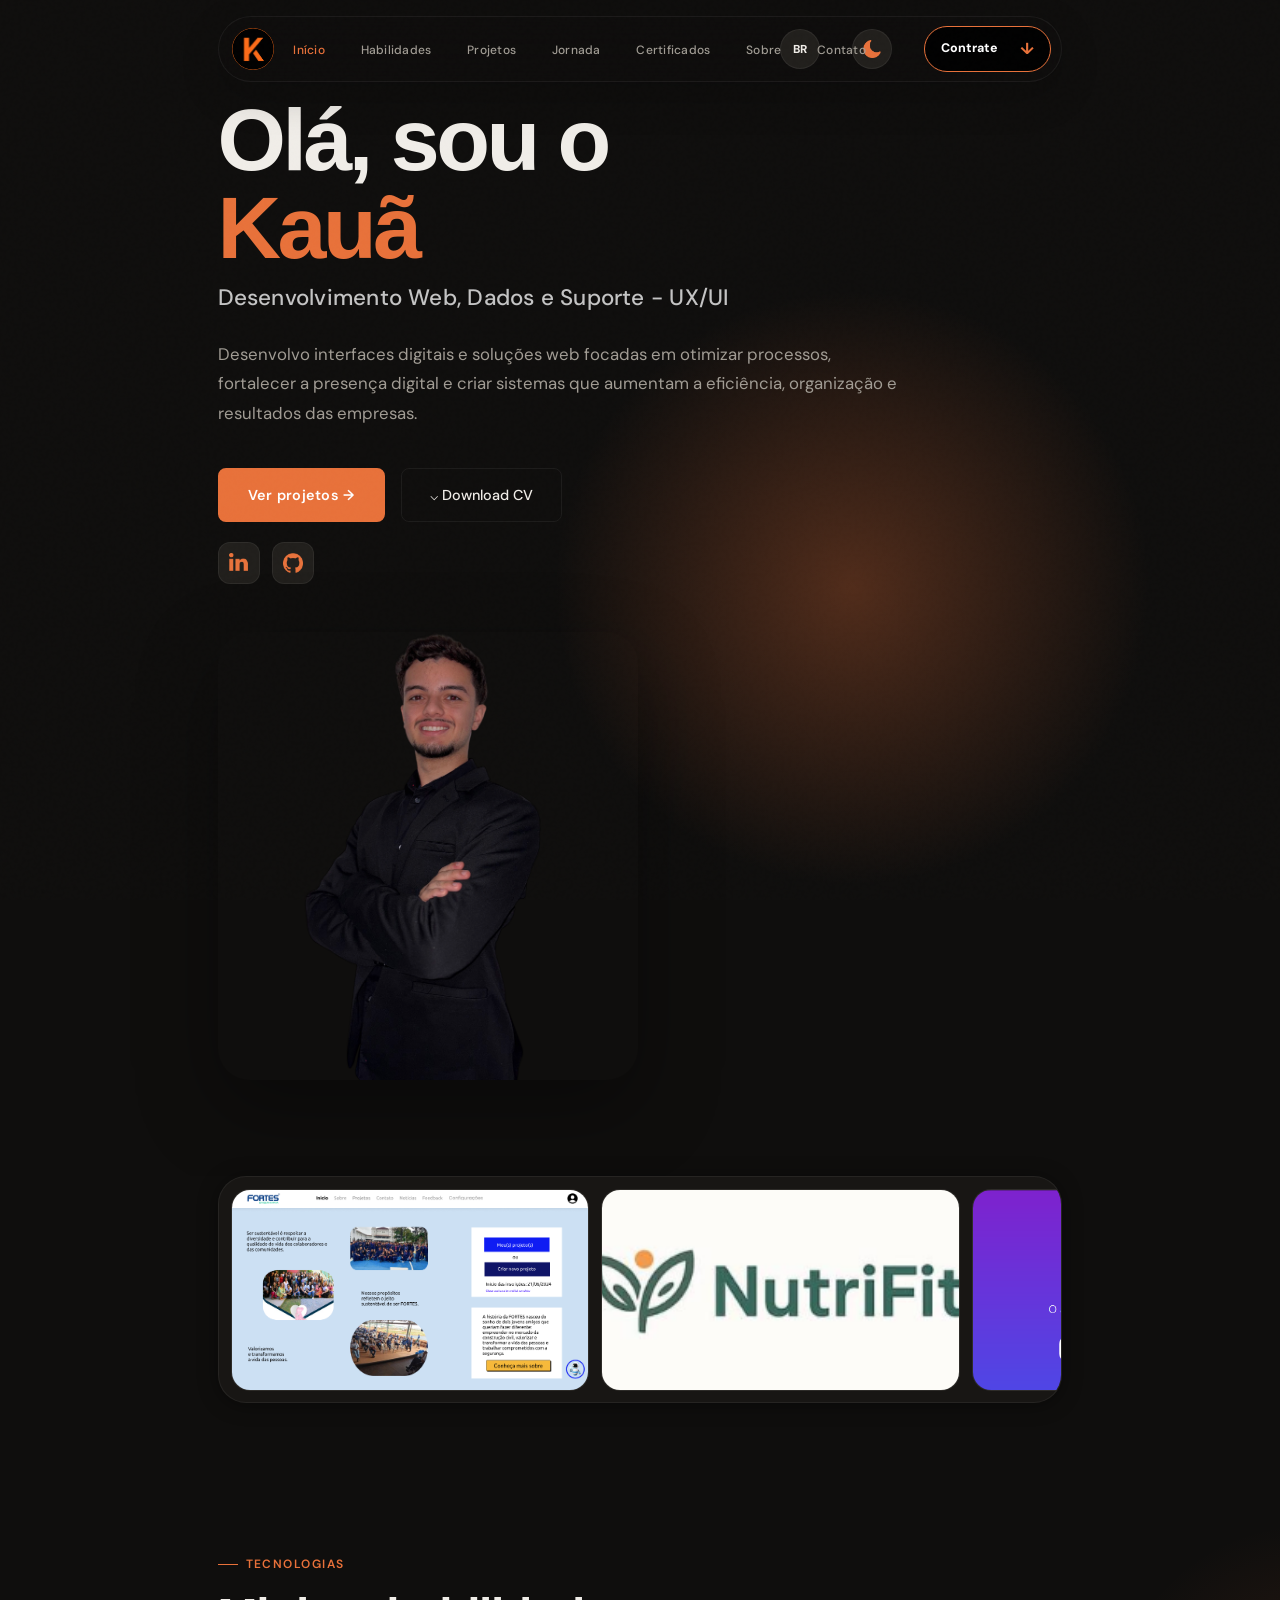
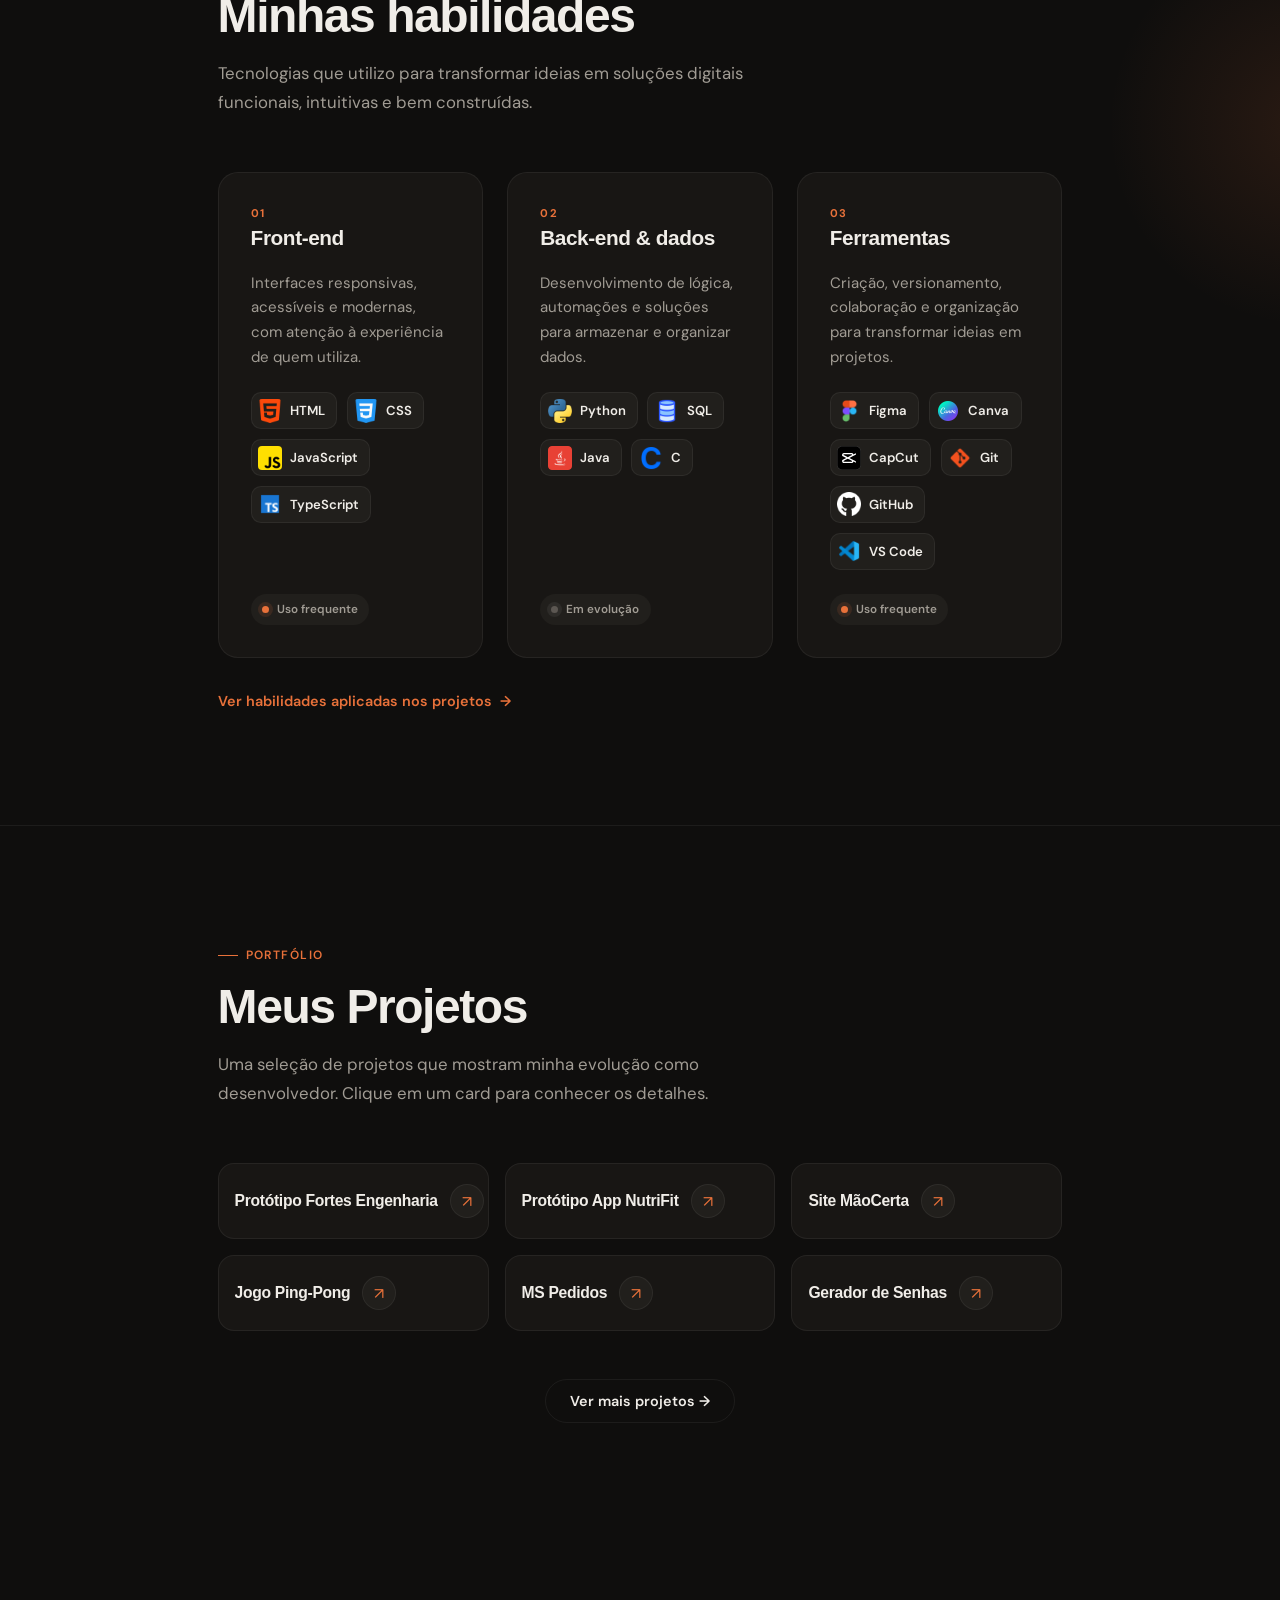
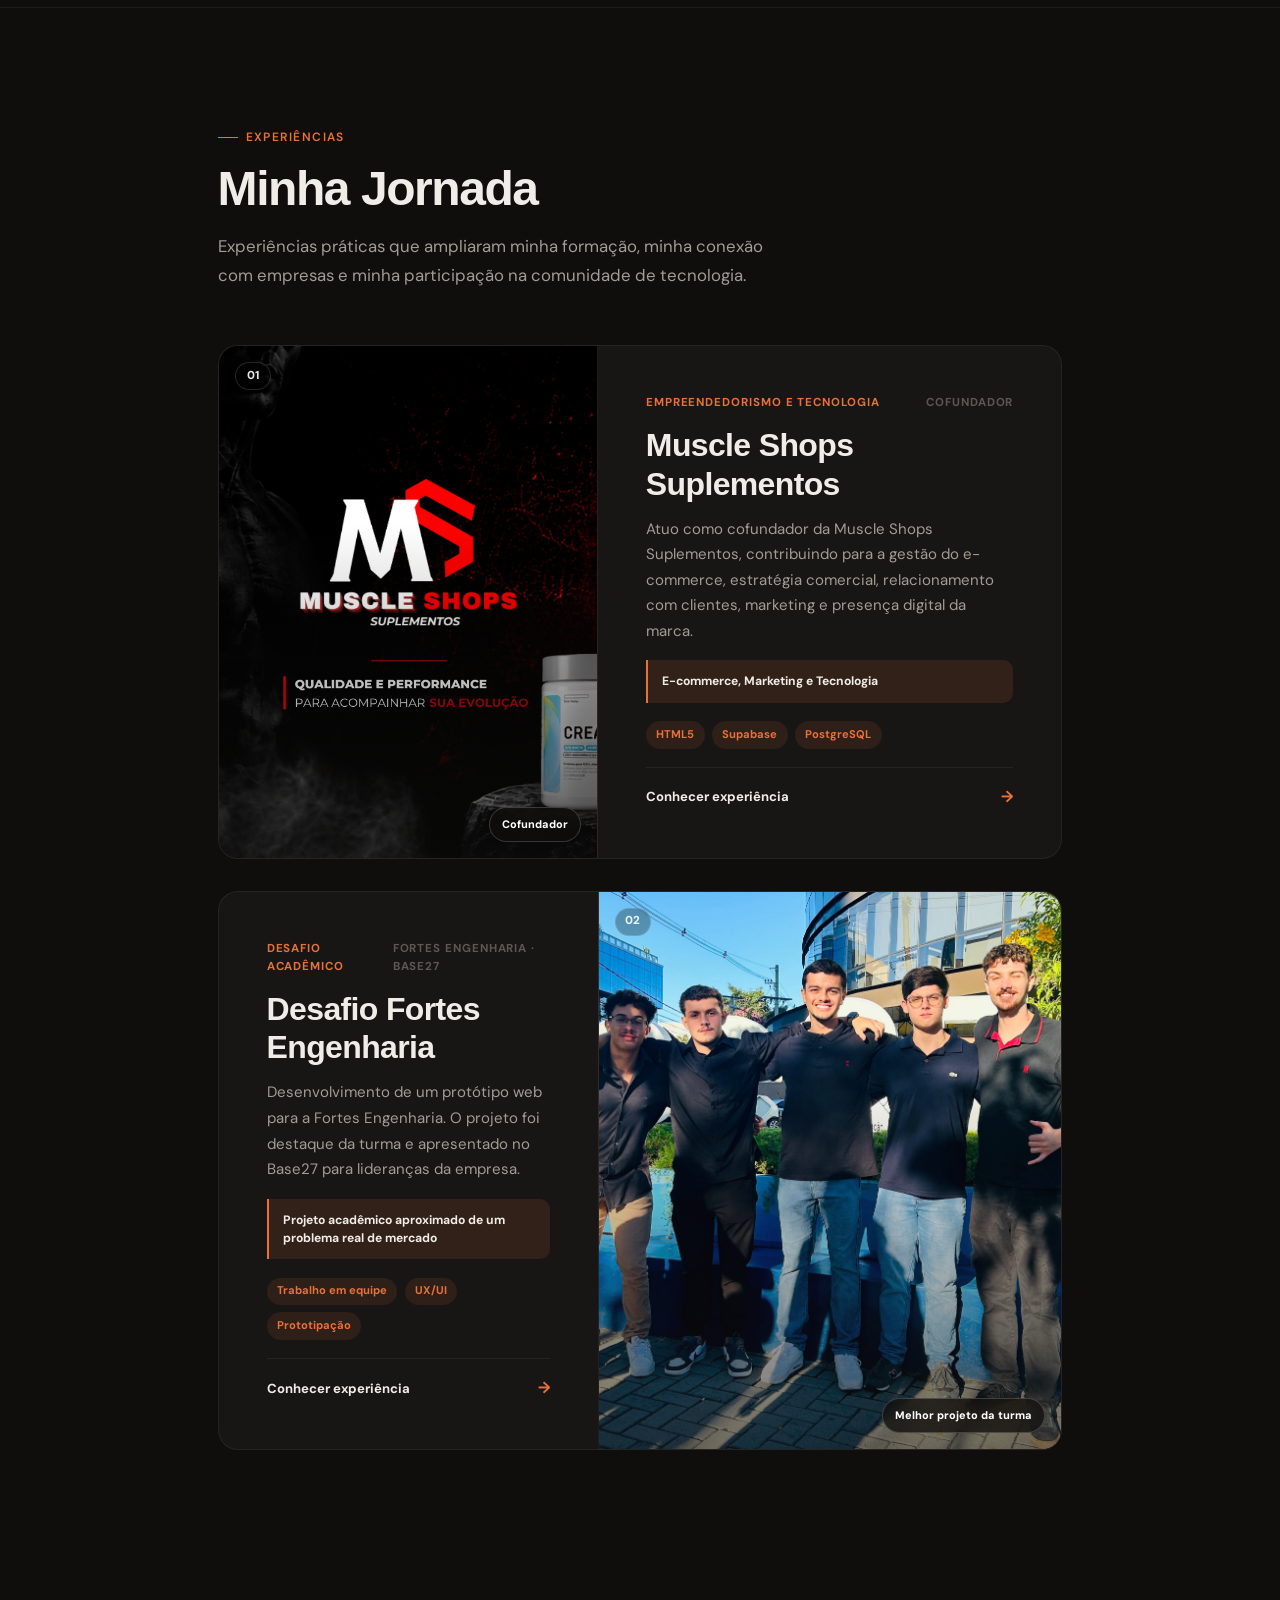
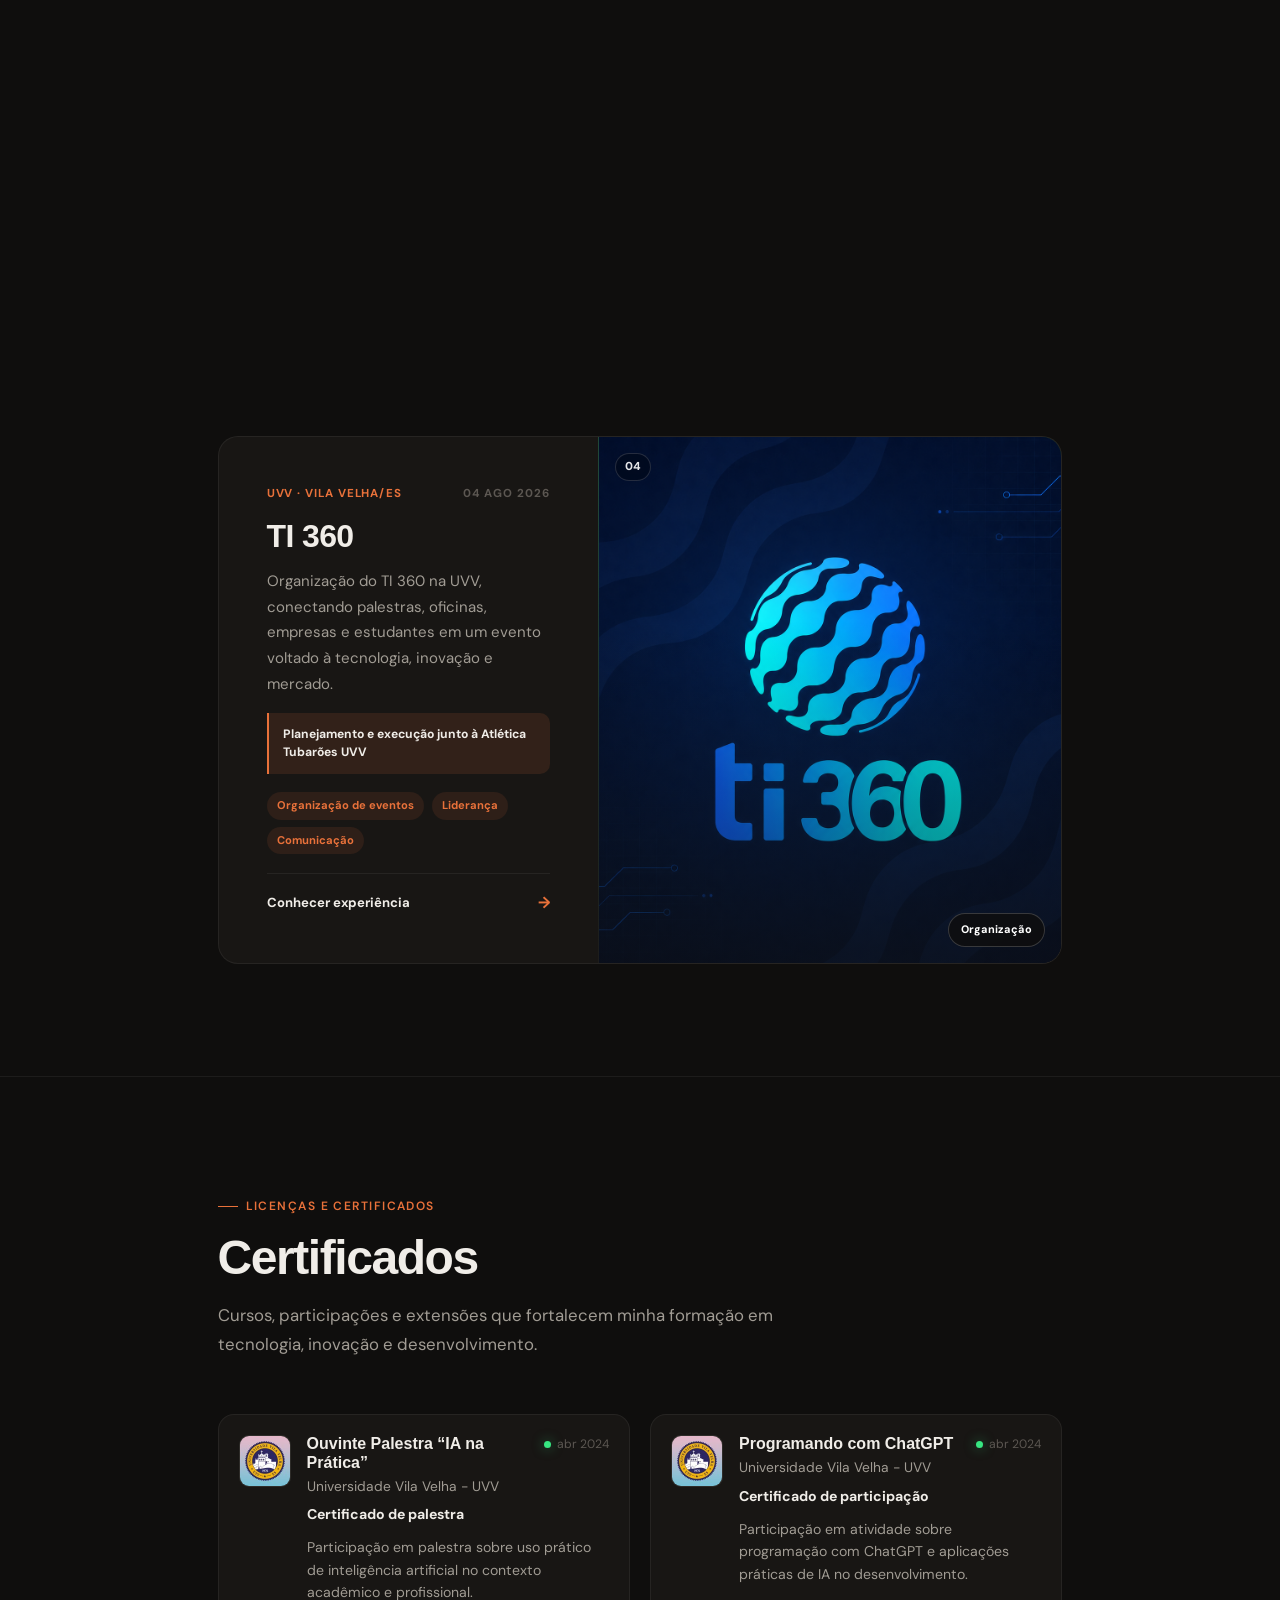
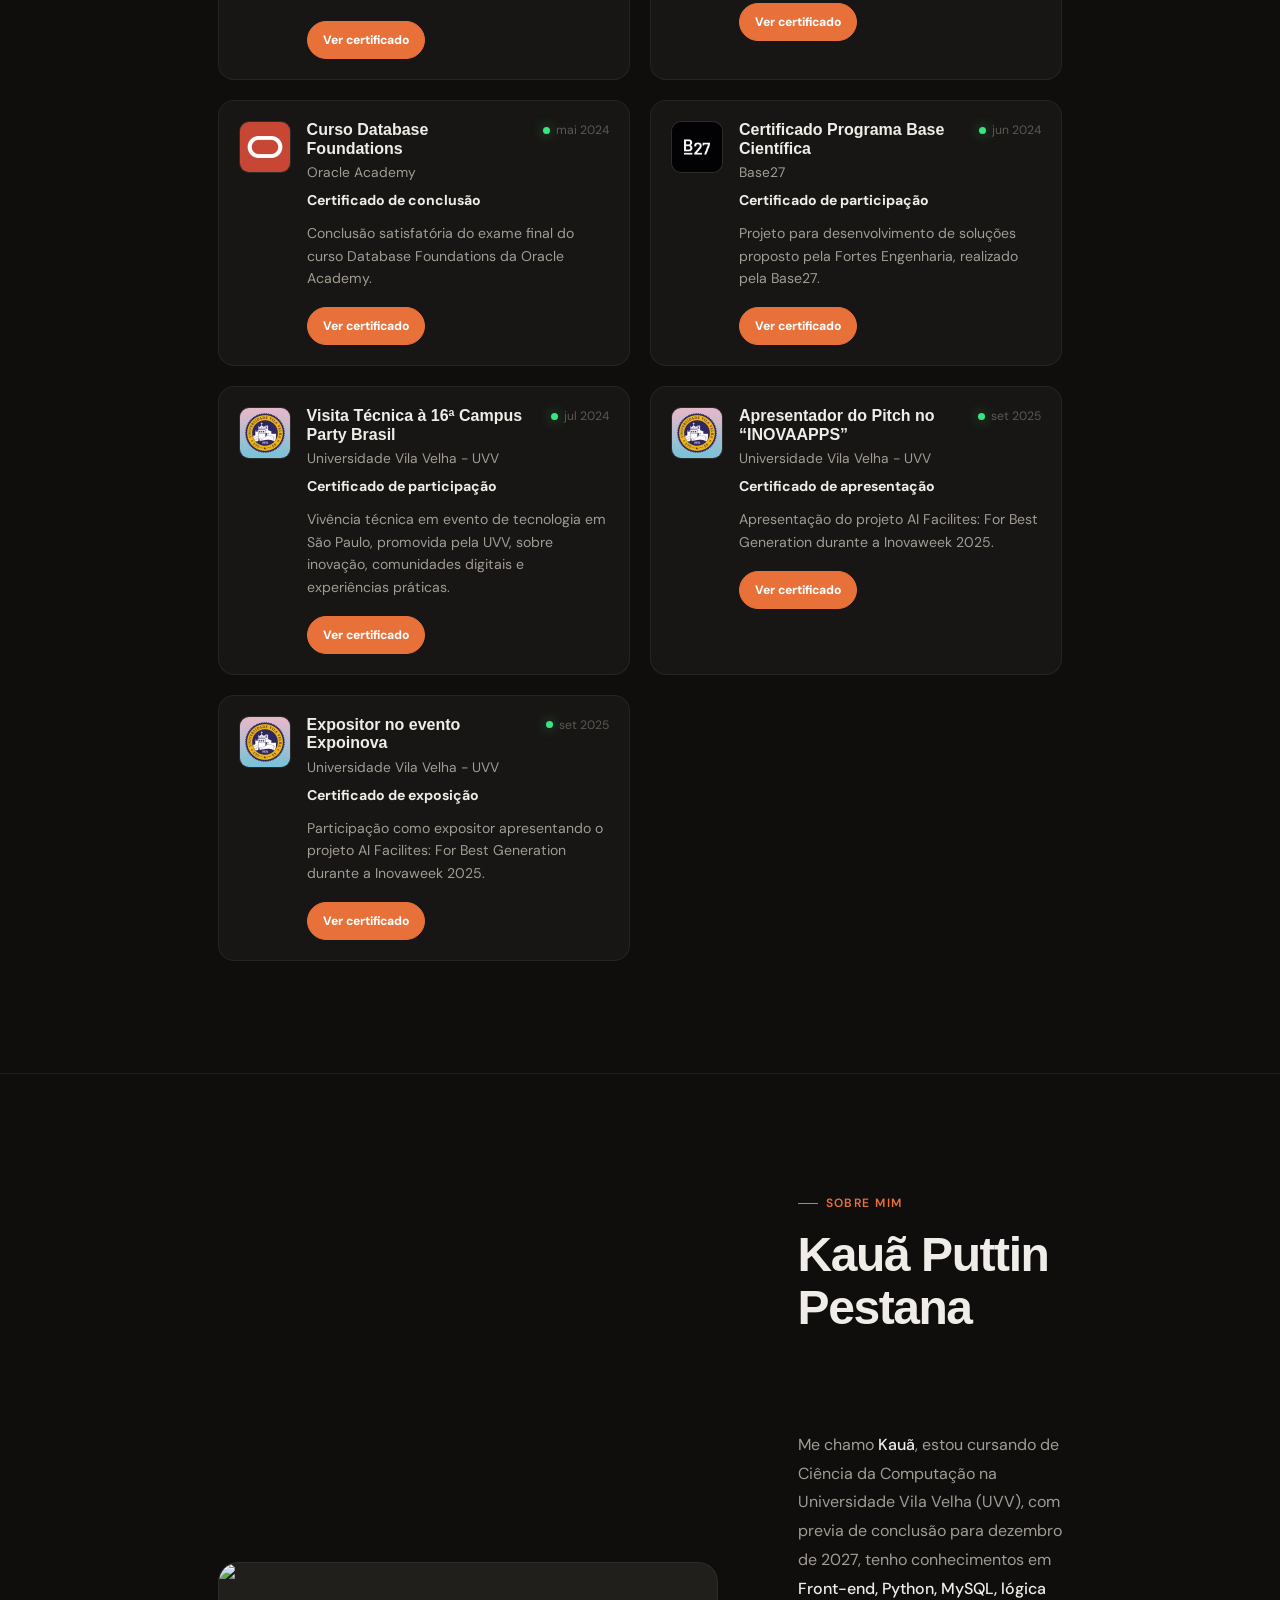
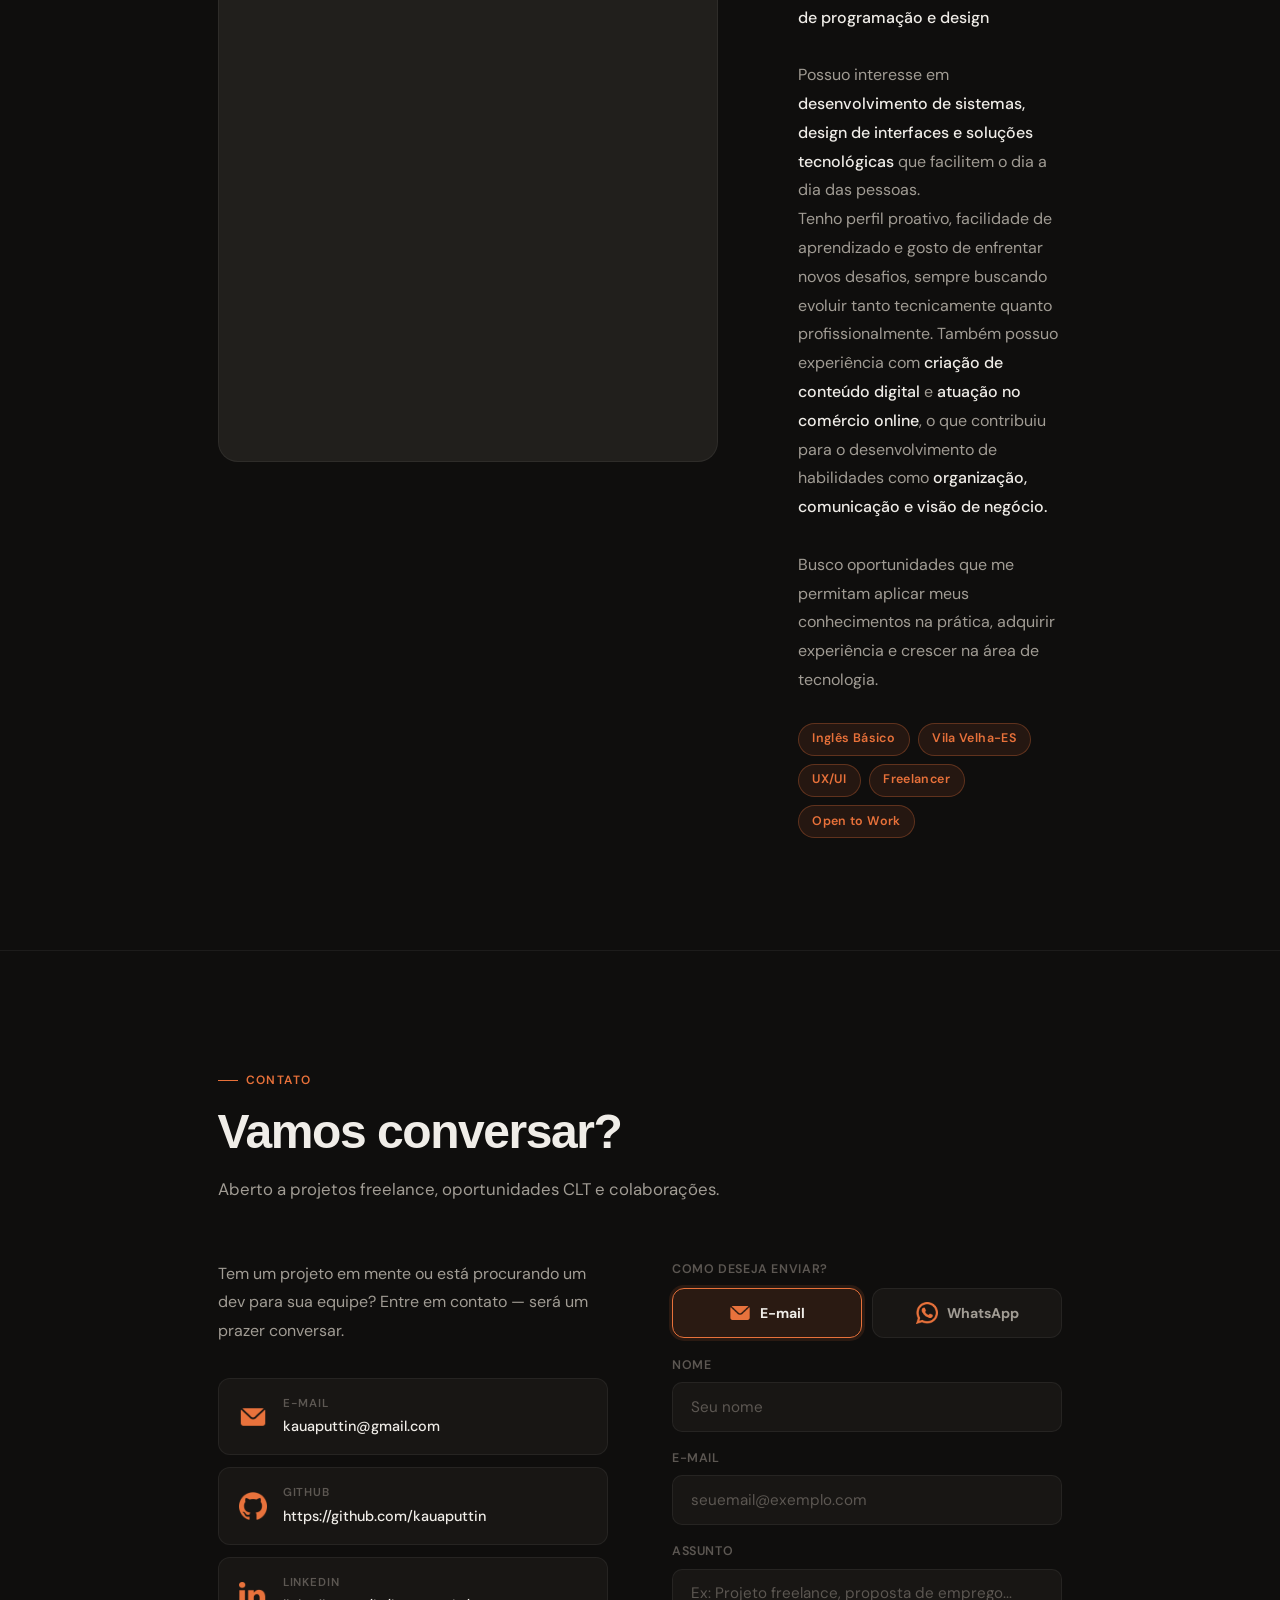
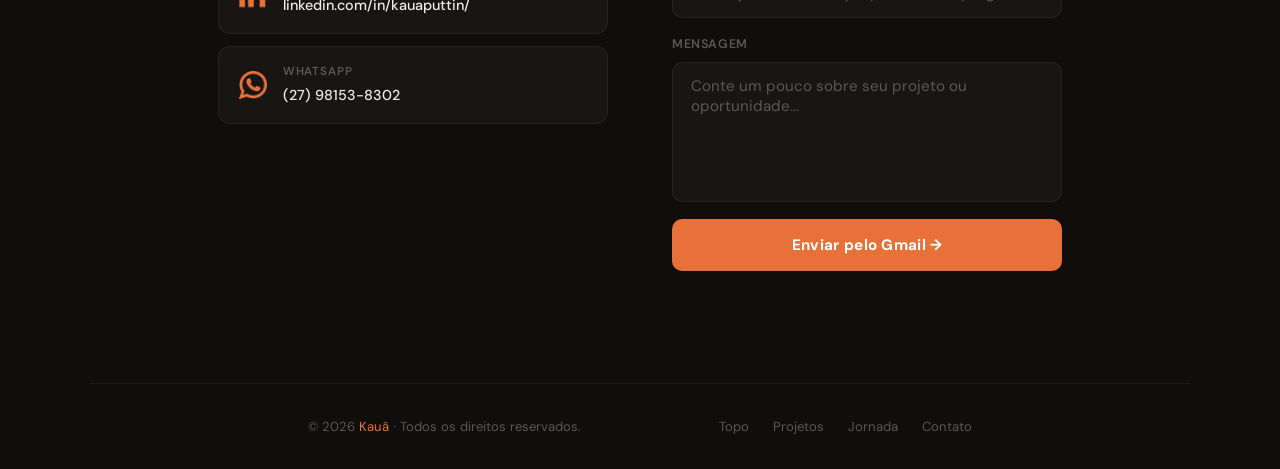
==== index.html @ 46bf5523 "Update portfolio resume Co-authored-by: Copilot <223556219+Copilot@users.noreply.github.com>" ====
﻿<!DOCTYPE html>
<html lang="pt-BR" data-theme="dark">
<head>
  <meta charset="UTF-8" />
  <meta name="viewport" content="width=device-width, initial-scale=1.0" />
  <meta name="description" content="Portfólio de Kauã — Desenvolvedor Web especializado em HTML, CSS, JavaScript e Python." />
  <meta name="keywords" content="desenvolvedor web, frontend, backend, python, javascript, freelance, portfólio" />
  <meta name="author" content="Kauã" />
  <meta property="og:title" content="Portfólio | Kauã Puttin Pestana" />
  <meta property="og:description" content="Criando experiências digitais modernas com código limpo e design intencional." />
  <meta property="og:type" content="website" />
  <title>Kauã Puttin Pestana | Portfólio</title>
  <link rel="icon" type="image/svg+xml" href="imagens/logo_cabecalho.svg" />
  <link rel="shortcut icon" type="image/png" href="imagens/logo.png" />
  <link rel="apple-touch-icon" href="imagens/logo.png" />

  <!-- Google Fonts -->
  <link rel="preconnect" href="https://fonts.googleapis.com" />
  <link rel="preconnect" href="https://fonts.gstatic.com" crossorigin />
  <link href="https://fonts.googleapis.com/css2?family=Syne:wght@400;600;700;800&family=DM+Sans:ital,opsz,wght@0,9..40,300;0,9..40,400;0,9..40,500;1,9..40,300&display=swap" rel="stylesheet" />

  <link rel="stylesheet" href="style.css?v=20260811-4">
  <script src="i18n.js?v=20260811-3" defer></script>
  <script src="script.js?v=20260810-5" defer></script>
</head>

<body>

  <!-- ============================
       NAVIGATION
  ============================ -->
  <nav class="main-nav">
    <a href="#home" class="nav-logo" aria-label="Ir para o início">
      <span class="nav-logo-word">PORTFÓLIO</span>
      <img src="imagens/logo_cabecalho.svg" alt="" class="nav-logo-mark" aria-hidden="true" />
    </a>

    <ul class="nav-links">
      <li><a href="#home">Início</a></li>
      <li><a href="#skills">Habilidades</a></li>
      <li><a href="#projects">Projetos</a></li>
      <li><a href="#journey">Jornada</a></li>
      <li><a href="#certificates">Certificados</a></li>
      <li><a href="#about">Sobre</a></li>
      <li><a href="#contact">Contato</a></li>
    </ul>

    <div class="nav-actions">
      <button class="language-toggle desktop-language-toggle" type="button" data-language-toggle aria-label="Mudar idioma para inglês">BR</button>
      <button class="theme-toggle" id="themeToggle" type="button" aria-label="Alternar tema">
        <span id="themeIcon">
          <img src="imagens/sol.png" alt="Ícone de sol" class="theme-icon-image" />
        </span>
        <span id="themeText">Claro</span>
      </button>
      <a href="#contact" class="nav-hire-button">
        <span>Contrate</span>
        <span class="nav-hire-arrow" aria-hidden="true">&darr;</span>
      </a>
      <button class="hamburger" id="hamburger" type="button" aria-label="Abrir menu" aria-controls="mobileNav" aria-expanded="false">
        <span></span><span></span><span></span>
      </button>
    </div>
  </nav>

  <!-- Mobile nav -->
  <div class="mobile-nav" id="mobileNav">
    <a href="#skills" onclick="closeMobileNav()">Habilidades</a>
    <a href="#projects" onclick="closeMobileNav()">Projetos</a>
    <a href="#journey" onclick="closeMobileNav()">Jornada</a>
    <a href="#certificates" onclick="closeMobileNav()">Certificados</a>
    <a href="#about" onclick="closeMobileNav()">Sobre</a>
    <a href="#contact" onclick="closeMobileNav()">Contato</a>
    <a href="#contact" class="nav-hire-button mobile-hire-button" onclick="closeMobileNav()">
      <span>Contrate</span>
      <span class="nav-hire-arrow" aria-hidden="true">&darr;</span>
    </a>
    <div class="mobile-nav-controls" aria-label="Preferências">
      <button class="theme-toggle mobile-theme-toggle" id="mobileThemeToggle" type="button" aria-label="Alternar tema" title="Alternar tema">
        <span id="mobileThemeIcon">
          <img src="imagens/sol.png" alt="Ícone de sol" class="theme-icon-image" />
        </span>
      </button>
      <button class="language-toggle mobile-language-toggle" type="button" data-language-toggle aria-label="Mudar idioma para inglês">BR</button>
    </div>
  </div>
  
  <!-- ============================
       HERO
  ============================ -->
  <section id="home" class="hero-section">
    
    <div class="hero-text">
        <h1 class="hero-title">
            Olá, sou o<br />
            <span class="accent">Kauã</span>
        </h1>

        <div class="hero-content">
            <p class="hero-devweb">Desenvolvimento Web, Dados e Suporte - UX/UI</p>

            <p class="hero-desc">
                Desenvolvo interfaces digitais e soluções web focadas em otimizar processos, fortalecer a presença digital e 
                criar sistemas que aumentam a eficiência, organização e resultados das empresas.
            </p>
        </div>

        <div class="hero-actions">
            <a href="#projects" class="btn-primary">
                Ver projetos &rarr;
            </a>
            <a href="documentos/Curriculo_Kaua_Pestana.pdf" download class="btn-secondary">
                 ⌵ Download CV
            </a>
        </div>

        <div class="hero-socials" aria-label="Redes sociais">
            <a href="https://linkedin.com/in/kauaputtin" target="_blank" rel="noopener" class="hero-social-link" aria-label="LinkedIn">
                <img src="imagens/linkedin.png" alt="" class="hero-social-icon" />
            </a>
            <a href="https://github.com/kauaputtin" target="_blank" rel="noopener" class="hero-social-link" aria-label="GitHub">
                <img src="imagens/github.png" alt="" class="hero-social-icon" />
            </a>
        </div>
    </div>

    <div class="hero-visual">
        <img src="imagens/kauaSemfundo.png" alt="Foto de Kauã" class="hero-photo" />
    </div>

    

  </section>

  <!-- ============================
       AUTOMATIC PROJECT SHOWCASE
  ============================ -->
  <div class="project-showcase" role="region" aria-label="Carrossel automático com imagens dos projetos">
    <div class="project-showcase-shell">
      <div class="project-showcase-track" id="projectShowcaseTrack" aria-live="off">
        <div class="project-showcase-group">
          <figure class="project-showcase-slide">
            <img src="imagens/fortes.png" alt="Tela do protótipo Fortes Engenharia" decoding="async" />
          </figure>
          <figure class="project-showcase-slide">
            <img src="imagens/nutrifit.png" alt="Tela do protótipo NutriFit" decoding="async" />
          </figure>
          <figure class="project-showcase-slide">
            <img src="imagens/mao-certa.png" alt="Tela da aplicação MãoCerta" decoding="async" />
          </figure>
          <figure class="project-showcase-slide">
            <img src="imagens/pingpong.png" alt="Tela do Jogo Ping-Pong" decoding="async" />
          </figure>
          <figure class="project-showcase-slide">
            <img src="imagens/gerpedido.png" alt="Tela do sistema MS Pedidos para gerenciamento de pedidos" decoding="async" />
          </figure>
          <figure class="project-showcase-slide">
            <img src="imagens/geradorsenha.png" alt="Tela do Gerador de Senhas" decoding="async" />
          </figure>
          <figure class="project-showcase-slide">
            <img src="imagens/spyfall-clash.png" alt="Tela do jogo Spyfall Clash" decoding="async" />
          </figure>
          <figure class="project-showcase-slide">
            <img src="imagens/portifolio.png" alt="Tela do Site Portfólio" decoding="async" />
          </figure>
        </div>
      </div>
    </div>
  </div>

  <!-- ============================
       SKILLS
  ============================ -->
  <section id="skills">
    <span class="section-label">Tecnologias</span>
    <h2 class="section-title">Minhas habilidades</h2>
    <p class="section-subtitle">
      Tecnologias que utilizo para transformar ideias em soluções digitais funcionais, intuitivas e bem construídas.
    </p>

    <div class="skills-grid">
      <article class="skill-category fade-up">
        <div class="skill-category-header">
          <div>
            <span class="skill-category-number">01</span>
            <h3>Front-end</h3>
          </div>
        </div>
        <p class="skill-description">Interfaces responsivas, acessíveis e modernas, com atenção à experiência de quem utiliza.</p>
        <ul class="skill-tags" aria-label="Tecnologias de front-end">
          <li><img src="imagens/icones-tecnologia/html-5_174854.png" alt="" class="tech-icon" width="24" height="24" decoding="async" />HTML</li>
          <li><img src="imagens/icones-tecnologia/css-3.png" alt="" class="tech-icon" width="24" height="24" decoding="async" />CSS</li>
          <li><img src="imagens/icones-tecnologia/js.png" alt="" class="tech-icon" width="24" height="24" decoding="async" />JavaScript</li>
          <li><img src="imagens/icones-tecnologia/icons8-texto-datilografado-100.png" alt="" class="tech-icon" width="24" height="24" decoding="async" />TypeScript</li>
        </ul>
        <span class="skill-status skill-status-frequent"><span aria-hidden="true"></span>Uso frequente</span>
      </article>

      <article class="skill-category fade-up">
        <div class="skill-category-header">
          <div>
            <span class="skill-category-number">02</span>
            <h3>Back-end &amp; dados</h3>
          </div>
        </div>
        <p class="skill-description">Desenvolvimento de lógica, automações e soluções para armazenar e organizar dados.</p>
        <ul class="skill-tags" aria-label="Tecnologias de back-end e dados">
          <li><img src="imagens/icones-tecnologia/python_5968350.png" alt="" class="tech-icon" width="24" height="24" decoding="async" />Python</li>
          <li><img src="imagens/icones-tecnologia/sql.png" alt="" class="tech-icon" width="24" height="24" decoding="async" />SQL</li>
          <li><img src="imagens/icones-tecnologia/java.png" alt="" class="tech-icon" width="24" height="24" decoding="async" />Java</li>
          <li><img src="imagens/icones-tecnologia/icons8-c-50.png" alt="" class="tech-icon" width="24" height="24" decoding="async" />C</li>
        </ul>
        <span class="skill-status skill-status-learning"><span aria-hidden="true"></span>Em evolução</span>
      </article>

      <article class="skill-category fade-up">
        <div class="skill-category-header">
          <div>
            <span class="skill-category-number">03</span>
            <h3>Ferramentas</h3>
          </div>
        </div>
        <p class="skill-description">Criação, versionamento, colaboração e organização para transformar ideias em projetos.</p>
        <ul class="skill-tags" aria-label="Ferramentas">
          <li><img src="imagens/icones-tecnologia/icons8-figma-100.png" alt="" class="tech-icon" width="24" height="24" decoding="async" />Figma</li>
          <li><img src="imagens/icones-tecnologia/icons8-tela-48.png" alt="" class="tech-icon" width="24" height="24" decoding="async" />Canva</li>
          <li><img src="imagens/icones-tecnologia/capcut-icon.svg" alt="" class="tech-icon tech-icon-monochrome" width="24" height="24" decoding="async" />CapCut</li>
          <li><img src="imagens/icones-tecnologia/icons8-git-100.png" alt="" class="tech-icon" width="24" height="24" decoding="async" />Git</li>
          <li><img src="imagens/icones-tecnologia/github.png" alt="" class="tech-icon tech-icon-monochrome" width="24" height="24" decoding="async" />GitHub</li>
          <li><img src="imagens/icones-tecnologia/icons8-visual-studio-code-2019-100.png" alt="" class="tech-icon" width="24" height="24" decoding="async" />VS Code</li>
        </ul>
        <span class="skill-status skill-status-frequent"><span aria-hidden="true"></span>Uso frequente</span>
      </article>
    </div>
    <a href="#projects" class="skills-project-link">Ver habilidades aplicadas nos projetos <span aria-hidden="true">&rarr;</span></a>
  </section>

  <!-- ============================
       PROJECTS
  ============================ -->
  <section id="projects">
    <span class="section-label">Portfólio</span>
    <h2 class="section-title">Meus Projetos</h2>
    <p class="section-subtitle">
      Uma seleção de projetos que mostram minha evolução como desenvolvedor. Clique em um card para conhecer os detalhes.
    </p>

    <div class="projects-grid" id="projectsGrid">
      <button
        type="button"
        class="project-card project-detail-trigger fade-up"
        data-project-title="Protótipo Fortes Engenharia"
        data-project-image="imagens/fortes.png"
        data-project-description="Protótipo de site institucional para uma empresa de engenharia, com design responsivo e seções de serviços, projetos e contato."
        data-project-type="UI/UX Design"
        data-project-platform="Protótipo no Figma"
        data-project-stack="Figma|Canva|Trabalho em equipe"
        data-project-prototype="https://embed.figma.com/proto/QJKg9TGAalgYTthWsZIJGu/PROJETO?content-scaling=fixed&amp;kind=proto&amp;node-id=56-675&amp;scaling=scale-down&amp;starting-point-node-id=250%3A226&amp;embed-host=share"
        aria-label="Ver detalhes do Protótipo Fortes Engenharia"
      >
        <span class="project-thumb">
          <img src="imagens/fortes.png" alt="Tela do protótipo Fortes Engenharia" class="project-thumb-image" />
          <span class="project-card-number">01</span>
          <span class="project-card-stack"><span>Figma</span><span>Canva</span><span>Equipe</span></span>
        </span>
        <span class="project-body">
          <span>
            <span class="project-name">Protótipo Fortes Engenharia</span>
          </span>
          <span class="project-card-arrow" aria-hidden="true">&nearr;</span>
        </span>
      </button>

      <button
        type="button"
        class="project-card project-detail-trigger fade-up"
        data-project-title="Protótipo APP NutriFit"
        data-project-image="imagens/nutrifit.png"
        data-project-description="Protótipo de aplicativo mobile para acompanhamento de dieta, registro de refeições, macros e metas nutricionais."
        data-project-type="Mobile UI/UX"
        data-project-platform="Protótipo no Figma"
        data-project-stack="Figma|Canva|Freelancer"
        data-project-prototype="https://embed.figma.com/proto/e3MvuA3z2FxpMyD8TU6orb/Nutrifit--c%C3%B3pia-?scaling=min-zoom&amp;content-scaling=fixed&amp;page-id=0%3A1&amp;node-id=1-2&amp;starting-point-node-id=1%3A2&amp;embed-host=share"
        aria-label="Ver detalhes do Protótipo APP NutriFit"
      >
        <span class="project-thumb">
          <img src="imagens/nutrifit.png" alt="Tela do protótipo NutriFit" class="project-thumb-image" />
          <span class="project-card-number">02</span>
          <span class="project-card-stack"><span>Figma</span><span>Canva</span><span>Freelancer</span></span>
        </span>
        <span class="project-body">
          <span>
            <span class="project-name">Protótipo App NutriFit</span>
          </span>
          <span class="project-card-arrow" aria-hidden="true">&nearr;</span>
        </span>
      </button>

      <button
        type="button"
        class="project-card project-detail-trigger fade-up"
        data-project-title="MãoCerta"
        data-project-image="imagens/mao-certa.png"
        data-project-description="Aplicação web que conecta clientes a profissionais próximos, com cadastro e fluxos para contratar ou oferecer serviços."
        data-project-type="Aplicação web"
        data-project-platform="mao-certa.vercel.app"
        data-project-stack="Next.js|React|TypeScript"
        data-project-url="https://mao-certa.vercel.app/"
        aria-label="Ver detalhes do projeto MãoCerta"
      >
        <span class="project-thumb">
          <img src="imagens/mao-certa.png" alt="Tela da aplicação MãoCerta" class="project-thumb-image" />
          <span class="project-card-number">03</span>
          <span class="project-card-stack"><span>Next.js</span><span>React</span><span>TypeScript</span></span>
        </span>
        <span class="project-body">
          <span>
            <span class="project-name">Site MãoCerta</span>
          </span>
          <span class="project-card-arrow" aria-hidden="true">&nearr;</span>
        </span>
      </button>

      <button
        type="button"
        class="project-card project-detail-trigger fade-up"
        data-project-title="Jogo Ping-Pong"
        data-project-image="imagens/pingpong.png"
        data-project-description="Jogo de ping-pong no navegador, com modo para 1 ou 2 jogadores"
        data-project-type="Jogo web"
        data-project-platform="kauaputtin.github.io"
        data-project-stack="HTML|CSS|JavaScript"
        data-project-url="https://kauaputtin.github.io/ping-pong-jogo/"
        aria-label="Ver detalhes do Jogo Ping-Pong"
      >
        <span class="project-thumb">
          <img src="imagens/pingpong.png" alt="Tela do Jogo Ping-Pong" class="project-thumb-image" />
          <span class="project-card-number">07</span>
          <span class="project-card-stack"><span>HTML</span><span>CSS</span><span>JavaScript</span></span>
        </span>
        <span class="project-body">
          <span>
            <span class="project-name">Jogo Ping-Pong</span>
          </span>
          <span class="project-card-arrow" aria-hidden="true">&nearr;</span>
        </span>
      </button>

      <button
        type="button"
        class="project-card project-detail-trigger fade-up"
        data-project-title="MS Pedidos"
        data-project-image="imagens/gerpedido.png"
        data-project-description="Sistema web responsivo desenvolvido para o gerenciamento de pedidos, vendas e pagamentos da Muscle Shops. Construído com HTML5, CSS3 e JavaScript, possui integração com Supabase, banco de dados PostgreSQL, autenticação de usuários e políticas de segurança RLS. O projeto foi versionado com Git e GitHub."
        data-project-type="Sistema web responsivo"
        data-project-platform="mspedidos.vercel.app"
        data-project-stack="HTML5|CSS3|JavaScript|Supabase|PostgreSQL|Git|GitHub"
        data-project-url="https://mspedidos.vercel.app/"
        aria-label="Ver detalhes do projeto MS Pedidos"
      >
        <span class="project-thumb">
          <img src="imagens/gerpedido.png" alt="Tela do sistema MS Pedidos para gerenciamento de pedidos" class="project-thumb-image" />
          <span class="project-card-number">05</span>
          <span class="project-card-stack"><span>HTML5</span><span>Supabase</span><span>PostgreSQL</span></span>
        </span>
        <span class="project-body">
          <span>
            <span class="project-name">MS Pedidos</span>
          </span>
          <span class="project-card-arrow" aria-hidden="true">&nearr;</span>
        </span>
      </button>

      <button
        type="button"
        class="project-card project-detail-trigger fade-up"
        data-project-title="Gerador de Senhas"
        data-project-image="imagens/geradorsenha.png"
        data-project-description="Aplicação para geração de senhas seguras, com opções de personalização e critérios de complexidade."
        data-project-type="Aplicação web"
        data-project-platform="kauaputtin.github.io"
        data-project-stack="Python|HTML|CSS|JavaScript"
        data-project-url="https://kauaputtin.github.io/gerador-de-senha/"
        data-project-github="https://github.com/kauaputtin/gerador-de-senha"
        aria-label="Ver detalhes do projeto Gerador de Senhas"
      >
        <span class="project-thumb">
          <img src="imagens/geradorsenha.png" alt="Tela do Gerador de Senhas" class="project-thumb-image" />
          <span class="project-card-number">04</span>
          <span class="project-card-stack"><span>Python</span><span>HTML</span><span>CSS</span><span>JavaScript</span></span>
        </span>
        <span class="project-body">
          <span>
            <span class="project-name">Gerador de Senhas</span>
          </span>
          <span class="project-card-arrow" aria-hidden="true">&nearr;</span>
        </span>
      </button>

      <button
        type="button"
        class="project-card project-detail-trigger fade-up"
        data-project-title="Spyfall Clash"
        data-project-image="imagens/spyfall-clash.png"
        data-project-description="Jogo web multiplayer do impostor, com tema do jogo Clash Royale, salas em tempo real, votação por rodada e cartas secretas."
        data-project-type="Jogo multiplayer"
        data-project-platform="spyfall-clash.vercel.app"
        data-project-stack="Node.js|HTML|CSS|JavaScript"
        data-project-url="https://spyfall-clash.vercel.app"
        data-project-github="https://github.com/kauaputtin/spyfallClash"
        aria-label="Ver detalhes do projeto Spyfall Clash"
      >
        <span class="project-thumb">
          <img src="imagens/spyfall-clash.png" alt="Tela do jogo Spyfall Clash" class="project-thumb-image" />
          <span class="project-card-number">06</span>
          <span class="project-card-stack"><span>Node.js</span><span>HTML</span><span>CSS</span><span>JavaScript</span></span>
        </span>
        <span class="project-body">
          <span>
            <span class="project-name">Spyfall Clash</span>
          </span>
          <span class="project-card-arrow" aria-hidden="true">&nearr;</span>
        </span>
      </button>

      <button
        type="button"
        class="project-card project-detail-trigger fade-up"
        data-project-title="Site Portfólio"
        data-project-image="imagens/portifolio.png"
        data-project-description="Portfólio pessoal desenvolvido para apresentar projetos, habilidades, experiências e formas de contato."
        data-project-type="Portfólio"
        data-project-platform="kauaputtin.github.io"
        data-project-stack="HTML|CSS|JavaScript"
        data-project-url="https://kauaputtin.github.io/Portifolio-Kaua-v2/"
        data-project-github="https://github.com/kauaputtin/Portifolio-Kaua-v2"
        aria-label="Ver detalhes do Site Portfólio"
      >
        <span class="project-thumb">
          <img src="imagens/portifolio.png" alt="Tela do Site Portfólio" class="project-thumb-image" />
          <span class="project-card-number">08</span>
          <span class="project-card-stack"><span>HTML</span><span>CSS</span><span>JavaScript</span></span>
        </span>
        <span class="project-body">
          <span>
            <span class="project-name">Site Portfólio</span>
          </span>
          <span class="project-card-arrow" aria-hidden="true">&nearr;</span>
        </span>
      </button>
    </div>

    <div class="load-more-container">
      <button id="loadMoreBtn" class="btn-secondary load-more-btn" type="button" aria-controls="projectsGrid" aria-expanded="false">
        Ver mais projetos →
      </button>
    </div>
  </section>

  <!-- ============================
       JOURNEY
  ============================ -->
  <section id="journey">
    <span class="section-label">Experiências</span>
    <h2 class="section-title">Minha Jornada</h2>
    <p class="section-subtitle">
      Experiências práticas que ampliaram minha formação, minha conexão com empresas e minha participação na comunidade de tecnologia.
    </p>

    <div class="journey-grid">
      <a href="jornada/muscle-shops.html" class="journey-card fade-up" aria-label="Conhecer minha experiência como cofundador da Muscle Shops Suplementos">
        <div class="journey-card-media journey-card-media-muscle">
          <img src="imagens/bannenrms.png" alt="Banner da Muscle Shops Suplementos com apresentação da marca e produtos" class="journey-card-image journey-card-image-muscle" loading="lazy" />
          <span class="journey-card-index">01</span>
          <span class="journey-card-badge">Cofundador</span>
          <div class="journey-card-tags journey-card-tags-mobile">
            <span>E-commerce</span>
            <span>Marketing</span>
            <span>Tecnologia</span>
          </div>
        </div>
        <div class="journey-card-body">
          <div class="journey-card-meta">
            <span>Empreendedorismo e tecnologia</span>
            <span>Cofundador</span>
          </div>
          <h3>Muscle Shops Suplementos</h3>
          <p>Atuo como cofundador da Muscle Shops Suplementos, contribuindo para a gestão do e-commerce, estratégia comercial, relacionamento com clientes, marketing e presença digital da marca.</p>
          <span class="journey-card-highlight">E-commerce, Marketing e Tecnologia</span>
          <div class="journey-card-tags">
            <span>HTML5</span>
            <span>Supabase</span>
            <span>PostgreSQL</span>
          </div>
          <span class="journey-card-link">Conhecer experiência <span aria-hidden="true">&rarr;</span></span>
        </div>
      </a>

      <a href="jornada/fortes-engenharia.html" class="journey-card fade-up" aria-label="Conhecer minha experiência no projeto da Fortes Engenharia">
        <div class="journey-card-media journey-card-media-fortes">
          <img src="imagens/trajetoria/base27 (2).JPG" alt="Equipe do projeto da Fortes Engenharia no Base27" class="journey-card-image" loading="lazy" />
          <span class="journey-card-index">02</span>
          <span class="journey-card-badge journey-card-badge-award">Melhor projeto da turma</span>
          <div class="journey-card-tags journey-card-tags-mobile">
            <span>Trabalho em equipe</span>
            <span>UX/UI</span>
            <span>Prototipação</span>
          </div>
        </div>
        <div class="journey-card-body">
          <div class="journey-card-meta">
            <span>Desafio acadêmico</span>
            <span>Fortes Engenharia · Base27</span>
          </div>
          <h3>Desafio Fortes Engenharia</h3>
          <p>Desenvolvimento de um protótipo web para a Fortes Engenharia. O projeto foi destaque da turma e apresentado no Base27 para lideranças da empresa.</p>
          <span class="journey-card-highlight">Projeto acadêmico aproximado de um problema real de mercado</span>
          <div class="journey-card-tags">
            <span>Trabalho em equipe</span>
            <span>UX/UI</span>
            <span>Prototipação</span>
          </div>
          <span class="journey-card-link">Conhecer experiência <span aria-hidden="true">&rarr;</span></span>
        </div>
      </a>

      <a href="jornada/campus-party-sp.html" class="journey-card fade-up" aria-label="Conhecer minha experiência na Campus Party São Paulo">
        <div class="journey-card-media journey-card-media-campus">
          <img src="imagens/trajetoria/campus_party3.JPG" alt="Grupo de estudantes da UVV na Campus Party Brasil 2024" class="journey-card-image" loading="lazy" />
          <span class="journey-card-index">03</span>
          <div class="journey-card-tags journey-card-tags-mobile">
            <span>Tecnologia e inovação</span>
            <span>Networking</span>
            <span>Inteligência Artificial</span>
          </div>
        </div>
        <div class="journey-card-body">
          <div class="journey-card-meta">
            <span>São Paulo · CPBR16</span>
            <time datetime="2024-07-09">9–14 jul 2024</time>
          </div>
          <h3>Campus Party Brasil 2024</h3>
          <p>Imersão em palestras, estandes, robótica, drones, eSports e experiências voltadas à inovação e à tecnologia, em uma viagem proporcionada pela UVV.</p>
          <span class="journey-card-highlight">Palestras · Robótica · IA · Drones · eSports · Inovação</span>
          <div class="journey-card-tags">
            <span>Tecnologia e inovação</span>
            <span>Networking</span>
            <span>Inteligência Artificial</span>
          </div>
          <span class="journey-card-link">Conhecer experiência <span aria-hidden="true">&rarr;</span></span>
        </div>
      </a>

      <a href="jornada/ti-360.html" class="journey-card fade-up" aria-label="Conhecer minha experiência na organização do TI 360">
        <div class="journey-card-media journey-card-media-ti360">
          <img src="imagens/trajetoria/LOGOTI360.png" alt="Participantes de uma oficina do TI 360 na UVV" class="journey-card-image" loading="lazy" />
          <span class="journey-card-index">04</span>
          <span class="journey-card-badge">Organização</span>
          <div class="journey-card-tags journey-card-tags-mobile">
            <span>Organização de eventos</span>
            <span>Liderança</span>
            <span>Comunicação</span>
          </div>
        </div>
        <div class="journey-card-body">
          <div class="journey-card-meta">
            <span>UVV · Vila Velha/ES</span>
            <time datetime="2026-08-04">04 ago 2026</time>
          </div>
          <h3>TI 360</h3>
          <p>Organização do TI 360 na UVV, conectando palestras, oficinas, empresas e estudantes em um evento voltado à tecnologia, inovação e mercado.</p>
          <span class="journey-card-highlight">Planejamento e execução junto à Atlética Tubarões UVV</span>
          <div class="journey-card-tags">
            <span>Organização de eventos</span>
            <span>Liderança</span>
            <span>Comunicação</span>
          </div>
          <span class="journey-card-link">Conhecer experiência <span aria-hidden="true">&rarr;</span></span>
        </div>
      </a>
    </div>
  </section>

  <!-- ============================
       CERTIFICATES
  ============================ -->
  <section id="certificates">
    <span class="section-label">Licenças e certificados</span>
    <h2 class="section-title">Certificados</h2>
    <p class="section-subtitle">
      Cursos, participações e extensões que fortalecem minha formação em tecnologia, inovação e desenvolvimento.
    </p>

    <div class="certificates-grid" id="certificatesGrid">
      <article class="certificate-card fade-up" data-certificate-image="documentos/certificados/iaNaPratica.jpg">
        <img src="imagens/logo-uvv.jpg" alt="Logo Universidade Vila Velha" class="certificate-logo" />
        <div class="certificate-content">
          <div class="certificate-topline">
            <div>
              <h3 class="certificate-title">Ouvinte Palestra “IA na Prática”</h3>
              <p class="certificate-issuer">Universidade Vila Velha - UVV</p>
            </div>
            <span class="certificate-date">abr 2024</span>
          </div>
          <p class="certificate-role">Certificado de palestra</p>
          <p class="certificate-desc">
            Participação em palestra sobre uso prático de inteligência artificial no contexto acadêmico e profissional.
          </p>
          <button class="certificate-view-btn" type="button">Ver certificado</button>
        </div>
      </article>

      <article class="certificate-card fade-up" data-certificate-image="documentos/certificados/chatGpt.jpg">
        <img src="imagens/logo-uvv.jpg" alt="Logo Universidade Vila Velha" class="certificate-logo" />
        <div class="certificate-content">
          <div class="certificate-topline">
            <div>
              <h3 class="certificate-title">Programando com ChatGPT</h3>
              <p class="certificate-issuer">Universidade Vila Velha - UVV</p>
            </div>
            <span class="certificate-date">abr 2024</span>
          </div>
          <p class="certificate-role">Certificado de participação</p>
          <p class="certificate-desc">
            Participação em atividade sobre programação com ChatGPT e aplicações práticas de IA no desenvolvimento.
          </p>
          <button class="certificate-view-btn" type="button">Ver certificado</button>
        </div>
      </article>

      <article class="certificate-card fade-up" data-certificate-image="documentos/certificados/oracle.png">
        <img src="imagens/logo-oracle.jpg" alt="Logo Oracle" class="certificate-logo" />
        <div class="certificate-content">
          <div class="certificate-topline">
            <div>
              <h3 class="certificate-title">Curso Database Foundations</h3>
              <p class="certificate-issuer">Oracle Academy</p>
            </div>
            <span class="certificate-date">mai 2024</span>
          </div>
          <p class="certificate-role">Certificado de conclusão</p>
          <p class="certificate-desc">
            Conclusão satisfatória do exame final do curso Database Foundations da Oracle Academy.
          </p>
          <button class="certificate-view-btn" type="button">Ver certificado</button>
        </div>
      </article>

      <article class="certificate-card fade-up" data-certificate-image="documentos/certificados/base27.jpg">
        <img src="imagens/logo-base27.jpg" alt="Logo Base27" class="certificate-logo" />
        <div class="certificate-content">
          <div class="certificate-topline">
            <div>
              <h3 class="certificate-title">Certificado Programa Base Científica</h3>
              <p class="certificate-issuer">Base27</p>
            </div>
            <span class="certificate-date">jun 2024</span>
          </div>
          <p class="certificate-role">Certificado de participação</p>
          <p class="certificate-desc">
            Projeto para desenvolvimento de soluções proposto pela Fortes Engenharia, realizado pela Base27.
          </p>
          <button class="certificate-view-btn" type="button">Ver certificado</button>
        </div>
      </article>

      <article class="certificate-card fade-up" data-certificate-image="documentos/certificados/campusParty.jpg">
        <img src="imagens/logo-uvv.jpg" alt="Logo Universidade Vila Velha" class="certificate-logo" />
        <div class="certificate-content">
          <div class="certificate-topline">
            <div>
              <h3 class="certificate-title">Visita Técnica à 16ª Campus Party Brasil</h3>
              <p class="certificate-issuer">Universidade Vila Velha - UVV</p>
            </div>
            <span class="certificate-date">jul 2024</span>
          </div>
          <p class="certificate-role">Certificado de participação</p>
          <p class="certificate-desc">
            Vivência técnica em evento de tecnologia em São Paulo, promovida pela UVV, sobre inovação, comunidades digitais e experiências práticas.
          </p>
          <button class="certificate-view-btn" type="button">Ver certificado</button>
        </div>
      </article>

      <article class="certificate-card fade-up" data-certificate-image="documentos/certificados/apresentador.jpg">
        <img src="imagens/logo-uvv.jpg" alt="Logo Universidade Vila Velha" class="certificate-logo" />
        <div class="certificate-content">
          <div class="certificate-topline">
            <div>
              <h3 class="certificate-title">Apresentador do Pitch no “INOVAAPPS”</h3>
              <p class="certificate-issuer">Universidade Vila Velha - UVV</p>
            </div>
            <span class="certificate-date">set 2025</span>
          </div>
          <p class="certificate-role">Certificado de apresentação</p>
          <p class="certificate-desc">
            Apresentação do projeto AI Facilites: For Best Generation durante a Inovaweek 2025.
          </p>
          <button class="certificate-view-btn" type="button">Ver certificado</button>
        </div>
      </article>

      <article class="certificate-card fade-up" data-certificate-image="documentos/certificados/expositor.jpg">
        <img src="imagens/logo-uvv.jpg" alt="Logo Universidade Vila Velha" class="certificate-logo" />
        <div class="certificate-content">
          <div class="certificate-topline">
            <div>
              <h3 class="certificate-title">Expositor no evento Expoinova</h3>
              <p class="certificate-issuer">Universidade Vila Velha - UVV</p>
            </div>
            <span class="certificate-date">set 2025</span>
          </div>
          <p class="certificate-role">Certificado de exposição</p>
          <p class="certificate-desc">
            Participação como expositor apresentando o projeto AI Facilites: For Best Generation durante a Inovaweek 2025.
          </p>
          <button class="certificate-view-btn" type="button">Ver certificado</button>
        </div>
      </article>
    </div>

    <div class="certificates-more-container">
      <button class="btn-secondary certificate-toggle-btn" id="certificateToggleBtn" type="button" aria-controls="certificatesGrid" aria-expanded="false">
        Ver mais certificados &rarr;
      </button>
    </div>
  </section>

  <!-- ============================
       ABOUT
  ============================ -->
  <section id="about">
    <div class="about-grid">
      <div class="about-heading fade-up">
        <span class="section-label">Sobre mim</span>
        <h2 class="section-title">Kauã Puttin Pestana</h2>
      </div>

      <div class="about-visual fade-up">
        <div class="about-avatar">
          <img src="imagens/kaua.png" alt="Foto de Kauã" />
        </div>

      </div>

      <div class="about-text fade-up">
        <p>
          Me chamo <strong>Kauã</strong>, estou cursando de Ciência da Computação na Universidade Vila Velha (UVV), 
          com previa de conclusão para dezembro de 2027, tenho conhecimentos em <strong>Front-end, Python, MySQL, lógica de programação e design</strong> 
          <br><br>
          Possuo interesse em <strong>desenvolvimento de sistemas, design de interfaces e soluções tecnológicas</strong> 
          que facilitem o dia a dia das pessoas. 
          <br>
          Tenho perfil proativo, facilidade de aprendizado e gosto de enfrentar novos 
          desafios, sempre buscando evoluir tanto tecnicamente quanto profissionalmente. Também possuo experiência com
          <strong>criação de conteúdo digital</strong> e <strong>atuação no comércio online</strong>, o que contribuiu para o desenvolvimento de habilidades 
          como <strong>organização, comunicação e visão de negócio.</strong>
          <br><br>
          Busco oportunidades que me permitam aplicar meus conhecimentos na prática, adquirir experiência e crescer na área de tecnologia.
        </p>

        <div class="about-tags">
          <span class="tag">Inglês Básico</span>
          <span class="tag">Vila Velha-ES</span>
          <span class="tag">UX/UI</span>
          <span class="tag">Freelancer</span>
          <span class="tag">Open to Work</span>
        </div>
      </div>
    </div>
  </section>

  <!-- ============================
       CONTACT
  ============================ -->
  <section id="contact">
    <span class="section-label">Contato</span>
    <h2 class="section-title">Vamos conversar?</h2>
    <p class="section-subtitle">
      Aberto a projetos freelance, oportunidades CLT e colaborações.
    </p>

    <div class="contact-wrapper">
      <div class="contact-info fade-up">
        <p class="contact-text">
          Tem um projeto em mente ou está
          procurando um dev para sua equipe? Entre em contato — será um prazer conversar.
        </p>

        <div class="contact-links">
          <a href="mailto:kauaputtin@gmail.com" class="contact-link-item" aria-label="Enviar e-mail para Kauã" title="E-mail">
            <div class="contact-link-icon">
              <img src="imagens/email.png" alt="E-mail" class="contact-link-icon-image" />
            </div>
            <div class="contact-link-info">
              <div class="link-label">E-mail</div>
              <div class="link-value">kauaputtin@gmail.com</div>
            </div>
          </a>

          <a href="https://github.com/kauaputtin" target="_blank" rel="noopener" class="contact-link-item" aria-label="Acessar GitHub de Kauã" title="GitHub">
            <div class="contact-link-icon">
              <img src="imagens/github.png" alt="GitHub" class="contact-link-icon-image" />
            </div>
            <div class="contact-link-info">
              <div class="link-label">GitHub</div>
              <div class="link-value">https://github.com/kauaputtin</div>
            </div>
          </a>

          <a href="https://linkedin.com/in/kauaputtin" target="_blank" rel="noopener" class="contact-link-item" aria-label="Acessar LinkedIn de Kauã" title="LinkedIn">
            <div class="contact-link-icon">
              <img src="imagens/linkedin.png" alt="LinkedIn" class="contact-link-icon-image" />
            </div>
            <div class="contact-link-info">
              <div class="link-label">LinkedIn</div>
              <div class="link-value">linkedin.com/in/kauaputtin/</div>
            </div>
          </a>

          <a href="https://wa.me/5527981538302" target="_blank" rel="noopener" class="contact-link-item" aria-label="Conversar com Kauã pelo WhatsApp" title="WhatsApp">
            <div class="contact-link-icon">
              <img src="imagens/whatsapp.png" alt="WhatsApp" class="contact-link-icon-image" />
            </div>
            <div class="contact-link-info">
              <div class="link-label">WhatsApp</div>
              <div class="link-value">(27) 98153-8302</div>
            </div>
          </a>
        </div>
      </div>

      <!-- Formulário -->
      <form class="contact-form fade-up" id="contactForm" onsubmit="handleSubmit(event)">
        <fieldset class="contact-method-group">
          <legend class="form-label">Como deseja enviar?</legend>
          <div class="contact-method-options">
            <label class="contact-method-option">
              <input type="radio" name="contactMethod" value="email" checked />
              <span>
                <img src="imagens/email.png" alt="" aria-hidden="true" />
                E-mail
              </span>
            </label>
            <label class="contact-method-option">
              <input type="radio" name="contactMethod" value="whatsapp" />
              <span>
                <img src="imagens/whatsapp.png" alt="" aria-hidden="true" />
                WhatsApp
              </span>
            </label>
          </div>
        </fieldset>

        <div class="form-group" data-contact-email-only>
          <label class="form-label" for="name">Nome</label>
          <input class="form-input" id="name" name="name" type="text" placeholder="Seu nome" required />
        </div>

        <div class="form-group" data-contact-email-only>
          <label class="form-label" for="email">E-mail</label>
          <input class="form-input" id="email" name="email" type="email" placeholder="seuemail@exemplo.com" required />
        </div>

        <div class="form-group" data-contact-email-only>
          <label class="form-label" for="subject">Assunto</label>
          <input class="form-input" id="subject" name="subject" type="text" placeholder="Ex: Projeto freelance, proposta de emprego..." />
        </div>

        <div class="form-group">
          <label class="form-label" for="message">Mensagem</label>
          <textarea class="form-textarea" id="message" name="message" placeholder="Conte um pouco sobre seu projeto ou oportunidade..." required></textarea>
        </div>

        <button type="submit" class="form-submit">Enviar &rarr;</button>
        <div class="form-success" id="formSuccess" role="status" aria-live="polite"></div>
      </form>

    </div>
  </section>

  <!-- ============================
       FOOTER
  ============================ -->
  <footer>
    <p class="footer-copy">
      © 2026 <span>Kauã</span> · Todos os direitos reservados.
    </p>
    <div class="footer-links">
      <a href="#home">Topo</a>
      <a href="#projects">Projetos</a>
      <a href="#journey">Jornada</a>
      <a href="#contact">Contato</a>
    </div>
  </footer>

  <!-- ============================
       CERTIFICATE VIEWER MODAL
  ============================ -->
  <div class="project-detail-modal certificate-detail-modal" id="certificateDetailModal" aria-hidden="true">
    <div class="project-detail-backdrop" data-certificate-detail-close></div>
    <article class="project-detail-dialog certificate-detail-dialog" role="dialog" aria-modal="true" aria-labelledby="certificateDetailTitle">
      <header class="project-detail-header">
        <h2 id="certificateDetailTitle">Certificado</h2>
        <button class="project-detail-close" id="certificateDetailClose" type="button" aria-label="Fechar certificado">&times;</button>
      </header>

      <div class="certificate-detail-body">
        <img class="certificate-detail-image" id="certificateDetailImage" src="" alt="" />
      </div>
    </article>
  </div>

  <!-- ============================
       PROJECT DETAILS MODAL
  ============================ -->
  <div class="project-detail-modal" id="projectDetailModal" aria-hidden="true">
    <div class="project-detail-backdrop" data-project-detail-close></div>
    <article class="project-detail-dialog" role="dialog" aria-modal="true" aria-labelledby="projectDetailTitle">
      <header class="project-detail-header">
        <h2 id="projectDetailTitle">Projeto</h2>
        <button class="project-detail-close" id="projectDetailClose" type="button" aria-label="Fechar detalhes do projeto">&times;</button>
      </header>

      <div class="project-detail-scroll">
        <div class="project-detail-media">
          <img id="projectDetailImage" src="" alt="" />
        </div>

        <section class="project-detail-summary">
          <p id="projectDetailDescription"></p>
          <div class="project-detail-actions">
            <a class="project-detail-action" id="projectDetailVisit" href="#" target="_blank" rel="noopener" hidden>
              Visitar <span aria-hidden="true">&nearr;</span>
            </a>
            <a class="project-detail-action" id="projectDetailGithub" href="#" target="_blank" rel="noopener" hidden>
              GitHub <span aria-hidden="true">&nearr;</span>
            </a>
            <button class="project-detail-action" id="projectDetailPrototype" type="button" hidden>
              Abrir protótipo <span aria-hidden="true">&nearr;</span>
            </button>
          </div>
        </section>

        <div class="project-detail-facts">
          <div>
            <span>Tipo</span>
            <strong id="projectDetailType"></strong>
          </div>
          <div>
            <span>Website</span>
            <strong id="projectDetailPlatform"></strong>
          </div>
        </div>

        <section class="project-detail-stack">
          <span>Stack</span>
          <div id="projectDetailStack"></div>
        </section>
      </div>
    </article>
  </div>

  <!-- ============================
       PROTOTYPE MODAL (FIGMA)
  ============================ -->
  <div class="prototype-modal" id="prototypeModal" aria-hidden="true">
    <div class="prototype-backdrop" data-modal-close></div>
    <div class="prototype-dialog" role="dialog" aria-modal="true" aria-labelledby="prototypeTitle">
      <div class="prototype-header">
        <h3 class="prototype-title" id="prototypeTitle">Protótipo</h3>
        <button class="prototype-close" id="prototypeClose" type="button" data-modal-close aria-label="Fechar interface do protótipo">
          ×
        </button>
      </div>
      <div class="prototype-body">
        <iframe
          id="prototypeFrame"
          title="Protótipo interativo"
          loading="lazy"
          allow="fullscreen"
          allowfullscreen
        ></iframe>
      </div>
    </div>
  </div>
 
  

</body>
</html>
---- style.css ----
/* ============================================
       CSS CUSTOM PROPERTIES (DESIGN TOKENS)
    ============================================ */
    :root {
      --font-display: 'Helvetica', sans-serif;
      --font-body: 'DM Sans', sans-serif;
      --desktop-page-gutter: 17%;

      /* Light theme */
      --bg: #F5F2EE;
      --bg-card: #EDEAE5;
      --surface: #E4E0D9;
      --border: rgba(0,0,0,0.08);
      --text-primary: #1A1714;
      --text-secondary: #645f5a;
      --text-muted: #9A948C;
      --accent: #C4531A;
      --accent-soft: rgba(196, 83, 26, 0.1);
      --accent-glow: rgba(196, 83, 26, 0.25);
      --success: #168653;
      --success-soft: rgba(22, 134, 83, 0.1);
      --success-border: rgba(22, 134, 83, 0.35);
      --tag-bg: rgba(196, 83, 26, 0.08);
      --tag-text: #C4531A;
      --nav-bg: rgba(245, 242, 238, 0.85);
      --shadow: 0 2px 20px rgba(0,0,0,0.06);
      --shadow-hover: 0 8px 40px rgba(0,0,0,0.12);
    }

    [data-theme="dark"] {
      --bg: #0F0E0D;
      --bg-card: #181614;
      --surface: #211F1C;
      --border: rgba(255,255,255,0.06);
      --text-primary: #F0EDE8;
      --text-secondary: #a19c94;
      --text-muted: #5C5752;
      --accent: #E8713A;
      --accent-soft: rgba(232, 113, 58, 0.12);
      --accent-glow: rgba(232, 113, 58, 0.3);
      --success: #37E681;
      --success-soft: rgba(55, 230, 129, 0.1);
      --success-border: rgba(55, 230, 129, 0.35);
      --tag-bg: rgba(232, 113, 58, 0.1);
      --tag-text: #E8713A;
      --nav-bg: rgba(15, 14, 13, 0.85);
      --shadow: 0 2px 20px rgba(0,0,0,0.4);
      --shadow-hover: 0 8px 40px rgba(0,0,0,0.6);
    }

    /* ============================================
       RESET & BASE
    ============================================ */
    *, *::before, *::after { box-sizing: border-box; margin: 0; padding: 0; }

    @media (hover: hover) and (pointer: fine) {
      *, *::before, *::after {
        cursor: url("data:image/svg+xml,%3Csvg xmlns='http://www.w3.org/2000/svg' width='24' height='24' viewBox='0 0 24 24'%3E%3Ccircle cx='12' cy='12' r='8' fill='%23000' fill-opacity='.5' stroke='%23fff' stroke-width='1.5'/%3E%3C/svg%3E") 12 12, auto !important;
      }
    }

    html {
      scroll-behavior: smooth;
      font-size: 16px;
    }

    body {
      font-family: var(--font-body);
      background: var(--bg);
      color: var(--text-primary);
      line-height: 1.6;
      transition: background 0.3s, color 0.3s;
      overflow-x: hidden;
    }

    a { color: inherit; text-decoration: none; }
    img { max-width: 100%; display: block; }
    ul { list-style: none; }

    /* ============================================
       SCROLLBAR
    ============================================ */
    ::-webkit-scrollbar { width: 6px; }
    ::-webkit-scrollbar-track { background: var(--bg); }
    ::-webkit-scrollbar-thumb { background: var(--surface); border-radius: 3px; }

    /* ============================================
       NOISE TEXTURE OVERLAY
    ============================================ */
    body::before {
      content: '';
      position: fixed;
      inset: 0;
      background-image: url("data:image/svg+xml,%3Csvg viewBox='0 0 256 256' xmlns='http://www.w3.org/2000/svg'%3E%3Cfilter id='noise'%3E%3CfeTurbulence type='fractalNoise' baseFrequency='0.9' numOctaves='4' stitchTiles='stitch'/%3E%3C/filter%3E%3Crect width='100%25' height='100%25' filter='url(%23noise)' opacity='0.035'/%3E%3C/svg%3E");
      pointer-events: none;
      z-index: 9999;
      opacity: 0.4;
    }

    /* ============================================
       NAVIGATION
    ============================================ */
    nav {
      position: fixed;
      top: 0;
      left: 0;
      right: 0;
      z-index: 100;
      display: flex;
      align-items: center;
      justify-content: space-between;
      padding: 1.2rem 7%;
      background: var(--nav-bg);
      backdrop-filter: blur(16px);
      -webkit-backdrop-filter: blur(16px);
      border-bottom: 1px solid var(--border);
      transition: background 0.3s;
    }

    .nav-logo {
      font-family: var(--font-display);
      font-weight: 800;
      font-size: 1.25rem;
      color: var(--text-primary);
      letter-spacing: -0.02em;
    }

    .nav-logo span { color: var(--accent); }

    .nav-logo-mark { display: none; }

    .nav-actions {
      display: flex;
      align-items: center;
      gap: 0.75rem;
    }

    .nav-hire-button {
      min-height: 44px;
      display: inline-flex;
      align-items: center;
      justify-content: space-between;
      gap: 0.75rem;
      padding: 0.3rem 0.35rem 0.3rem 1rem;
      border: 1px solid var(--accent);
      border-radius: 999px;
      background: black;
      color: #fff;
      font-size: 0.78rem;
      font-weight: 800;
      white-space: nowrap;
      transition: transform 0.2s ease, box-shadow 0.2s ease;
    }

    .nav-hire-button:hover {
      color: #fff;
      box-shadow: 0 10px 28px rgba(0, 0, 0, 0.2);
      transform: translateY(-1px);
    }

    .nav-hire-button:focus-visible {
      outline: 2px solid var(--accent);
      outline-offset: 3px;
    }

    .nav-hire-arrow {
      width: 34px;
      height: 34px;
      flex: 0 0 34px;
      display: grid;
      place-items: center;
      border-radius: 50%;
      background: rgb(0, 0, 0);
      color: var(--accent);
      font-size: 1rem;
      line-height: 1;
      transition: transform 0.2s ease;
    }

    .nav-hire-button:hover .nav-hire-arrow { transform: translateY(2px); }

    .language-toggle {
      min-width: 42px;
      height: 36px;
      display: inline-grid;
      place-items: center;
      padding: 0 0.65rem;
      border: 1px solid var(--border);
      border-radius: 999px;
      background: var(--surface);
      color: var(--text-primary);
      font-family: var(--font-body);
      font-size: 0.72rem;
      font-weight: 800;
      letter-spacing: 0.06em;
      cursor: pointer;
      transition: color 0.2s ease, border-color 0.2s ease, background 0.2s ease, transform 0.2s ease;
    }

    .language-toggle:hover {
      border-color: var(--accent);
      color: var(--accent);
      transform: translateY(-1px);
    }

    .language-toggle:focus-visible {
      outline: 2px solid var(--accent);
      outline-offset: 3px;
    }

    .mobile-nav-controls { display: none; }

    .nav-links {
      display: flex;
      gap: 2rem;
      align-items: center;
    }

    .nav-links a {
      font-size: 0.875rem;
      font-weight: 500;
      color: var(--text-secondary);
      letter-spacing: 0.02em;
      transition: color 0.2s;
      position: relative;
    }

    .nav-links a::after {
      content: '';
      position: absolute;
      bottom: -2px;
      left: 0;
      width: 0;
      height: 1px;
      background: var(--accent);
      transition: width 0.3s;
    }

    .nav-links a:hover { color: var(--text-primary); }
    .nav-links a:hover::after { width: 100%; }

    /* Theme toggle */
    .theme-toggle {
      background: var(--surface);
      border: 1px solid var(--border);
      color: var(--text-secondary);
      cursor: pointer;
      padding: 0.4rem 0.75rem;
      border-radius: 100px;
      font-size: 0.85rem;
      transition: all 0.2s;
      display: flex;
      align-items: center;
      gap: 0.4rem;
    }

    .theme-toggle .theme-icon-image {
      width: 16px;
      height: 16px;
    }

    .theme-toggle:hover {
      color: var(--text-primary);
      border-color: var(--accent);
    }

    #mobileNav p {
      text-align: center;
    }

    .mobile-theme-toggle {
      display: none;
      width: 100%;
      justify-content: center;
      padding: 0.85rem 1rem;
      border-radius: 10px;
      margin-top: 0;
    }

    /* Hamburger */
    .hamburger {
      display: none;
      flex-direction: column;
      gap: 5px;
      cursor: pointer;
      padding: 4px;
      background: none;
      border: none;
    }

    .hamburger span {
      display: block;
      width: 22px;
      height: 2px;
      background: var(--text-primary);
      border-radius: 2px;
      transition: all 0.3s;
    }

    /* Mobile nav */
    .mobile-nav {
      display: none;
      position: fixed;
      top: 64px;
      left: 0;
      right: 0;
      background: var(--nav-bg);
      backdrop-filter: blur(16px);
      -webkit-backdrop-filter: blur(16px);
      border-bottom: 1px solid var(--border);
      padding: 1rem 7%;
      z-index: 99;
      flex-direction: column;
      gap: 1rem;
    }

    .mobile-nav.open { display: flex; }
    .mobile-nav a {
      color: var(--text-secondary);
      font-size: 1rem;
      font-weight: 500;
      padding: 0.5rem 0;
      border-bottom: 1px solid var(--border);
      transition: color 0.2s;
    }
    .mobile-nav a:last-child { border-bottom: none; }
    .mobile-nav a:hover { color: var(--accent); }

    /* ============================================
       SECTIONS COMMON
    ============================================ */
    section {
      width: 100%;
      padding: 7rem 7%;
      max-width: none;
      margin: 0;
    }

    .section-label {
      display: inline-flex;
      align-items: center;
      gap: 0.5rem;
      font-size: 0.75rem;
      font-weight: 600;
      letter-spacing: 0.12em;
      text-transform: uppercase;
      color: var(--accent);
      margin-bottom: 1rem;
    }

    .section-label::before {
      content: '';
      display: block;
      width: 20px;
      height: 1px;
      background: var(--accent);
    }

    .section-title {
      font-family: var(--font-display);
      font-size: clamp(2rem, 4vw, 3rem);
      font-weight: 800;
      letter-spacing: -0.03em;
      line-height: 1.1;
      color: var(--text-primary);
      margin-bottom: 1rem;
    }

    .section-subtitle {
      font-size: 1.05rem;
      color: var(--text-secondary);
      max-width: 560px;
      line-height: 1.7;
      margin-bottom: 3.5rem;
    }

    /* Fade-in animation */
    .fade-up {
      opacity: 0;
      transform: translateY(30px);
      transition: opacity 0.7s ease, transform 0.7s ease;
    }

    .fade-up.visible {
      opacity: 1;
      transform: translateY(0);
    }

    @media (prefers-reduced-motion: reduce) {
      .fade-up {
        opacity: 1;
        transform: none;
        transition: none;
      }
    }

    /* ============================================
       HERO SECTION
    ============================================ */
    #home {
      min-height: 100vh;
      display: flex;
      align-items: center;
      padding-top: 5rem;
      position: relative;
      overflow: hidden;
    }

    /* Decorative background orb */
    #home::after {
      content: '';
      position: absolute;
      top: 10%;
      right: -10%;
      width: 600px;
      height: 600px;
      background: radial-gradient(circle, var(--accent-glow) 0%, transparent 70%);
      border-radius: 50%;
      pointer-events: none;
      animation: pulse 8s ease-in-out infinite;
    }

    @keyframes pulse {
      0%, 100% { transform: scale(1); opacity: 0.6; }
      50% { transform: scale(1.1); opacity: 1; }
    }

    #home {
      display: flex;
      align-items: center;
      justify-content: space-between;
      flex-wrap: wrap;
      gap: 3rem;
      min-height: calc(100vh - 120px);
      position: relative;
      padding-top: 6rem;
      padding-bottom: 6rem;
    }

    
    .hero-text {
      flex: 1 1 520px;
      max-width: 880px;
      position: relative;
      z-index: 1;
    }

    .hero-content {
      position: relative;
      z-index: 1;
    }

    .hero-visual {
      flex: 0 0 420px;
      max-width: 420px;
      align-self: center;
      display: flex;
      justify-content: center;
      position: relative;
      z-index: 1;
      animation: fadeUp 0.8s 0.1s ease both;
    }

    .hero-photo {
      width: 100%;
      height: auto;
      border-radius: 32px;
      box-shadow: 0 28px 80px rgba(0, 0, 0, 0.35);
      object-fit: cover;
      display: block;
    }

    @media (min-width: 1025px) {
      #home::after {
        top: calc(50% - 300px);
        right: calc(var(--desktop-page-gutter) - 90px);
      }
    }

    @media (max-width: 1024px) {
      #home {
        flex-direction: column;
        align-items: flex-start;
      }

      .hero-visual {
        width: 100%;
        max-width: 640px;
      }
    }

    @media (max-width: 768px) {
      #home {
        padding-top: 5rem;
        padding-bottom: 4rem;
      }

      #home::after {
        top: 5rem;
        left: 50%;
        right: auto;
        width: min(110vw, 560px);
        height: min(110vw, 560px);
        margin-left: calc(min(110vw, 560px) / -2);
        animation: pulseMobile 8s ease-in-out infinite;
        z-index: 0;
      }

      .hero-visual {
        order: -1;
        width: 100%;
        max-width: 100%;
        justify-content: center;
      }

      .hero-photo {
        border-radius: 24px;
        max-width: 320px;
        width: 90%;
      }

      /* Mobile: overlay hero text on top of the photo for better legibility */
      #home {
        display: grid;
        grid-template-areas:
          "hero"
          "content"
          "actions"
          "scroll";
        grid-template-rows: auto auto auto auto;
        gap: 0;
        align-items: stretch;
      }

      .hero-text { display: contents; }

      .hero-visual {
        grid-area: hero;
        margin: 0 auto;
        z-index: 1;
        position: relative;
        width: 100%;
        max-width: 460px;
      }

      .hero-visual::after {
        content: "";
        position: absolute;
        inset: 0;
        border-radius: 24px;
        background: linear-gradient(
          to bottom,
          rgba(0, 0, 0, 0.05) 0%,
          rgba(0, 0, 0, 0.15) 45%,
          rgba(0, 0, 0, 0.75) 100%
        );
        pointer-events: none;
        z-index: 1;
      }

      .hero-photo {
        max-width: none;
        width: 100%;
        height: min(62vh, 560px);
        object-fit: cover;
        border-radius: 24px;
        position: relative;
        z-index: 0;
      }

      /* Only the title overlays the image (mobile) */
      .hero-title {
        grid-area: hero;
        align-self: end;
        justify-self: center;
        z-index: 2;
        margin: 0 0 1.4rem;
        text-align: center;
        text-shadow: 0 10px 28px rgba(0, 0, 0, 0.65);
      }

      .hero-badge {
        grid-area: hero;
        align-self: start;
        justify-self: start;
        margin: 0.75rem;
        z-index: 3;
      }

      .hero-content {
        grid-area: content;
        justify-self: center;
        width: min(92%, 520px);
        margin-top: 1.25rem;
        text-align: center;
      }

      .hero-actions {
        grid-area: actions;
        justify-content: center;
        margin-top: 1.25rem;
      }

      .hero-content .hero-desc { max-width: none; }

      .scroll-hint {
        grid-area: scroll;
        justify-self: center;
        margin-top: 1.75rem;
      }
    }

    @keyframes pulseMobile {
      0%, 100% { transform: scale(1); opacity: 0.6; }
      50% { transform: scale(1.08); opacity: 1; }
    }

    .hero-text { max-width: 880px; position: relative; z-index: 1; }

    .hero-badge {
      display: inline-flex;
      align-items: center;
      gap: 0.5rem;
      background: var(--accent-soft);
      border: 1px solid var(--accent-glow);
      color: var(--accent);
      font-size: 0.8rem;
      font-weight: 600;
      letter-spacing: 0.06em;
      padding: 0.4rem 1rem;
      border-radius: 100px;
      margin-bottom: 1.75rem;
      animation: fadeDown 0.8s ease both;
    }

    .hero-badge .dot {
      width: 6px;
      height: 6px;
      background: var(--accent);
      border-radius: 50%;
      animation: blink 2s ease-in-out infinite;
    }

    @keyframes blink {
      0%, 100% { opacity: 1; }
      50% { opacity: 0.3; }
    }

    .hero-title {
      font-family: var(--font-display);
      font-size: clamp(2.8rem, 7vw, 5.5rem);
      font-weight: 800;
      letter-spacing: -0.04em;
      line-height: 1.0;
      color: var(--text-primary);
      animation: fadeUp 0.8s 0.1s ease both;
      margin-bottom: 0.5rem;
    }

    .hero-title .accent { color: var(--accent); }

    .hero-subtitle {
      font-size: clamp(1.1rem, 2.5vw, 1.4rem);
      color: var(--text-secondary);
      font-weight: 300;
      letter-spacing: 0.01em;
      margin-bottom: 1.5rem;
      animation: fadeUp 0.8s 0.2s ease both;
    }

    .hero-devweb {
      font-size: clamp(1.1rem, 2.5vw, 1.4rem);
      color: rgb(196, 196, 196);
      font-weight: 500;
      letter-spacing: 0.01em;
      margin-bottom: 1.5rem;
      animation: fadeUp 0.8s 0.2s ease both;
    }

    .hero-desc {
      font-size: 1.05rem;
      color: var(--text-secondary);
      max-width: 680px;
      line-height: 1.75;
      margin-bottom: 2.5rem;
      animation: fadeUp 0.8s 0.3s ease both;
    }

    .hero-actions {
      display: flex;
      gap: 1rem;
      flex-wrap: wrap;
      animation: fadeUp 0.8s 0.4s ease both;
    }

    .hero-socials {
      display: flex;
      align-items: center;
      gap: 0.75rem;
      margin-top: 1.25rem;
      animation: fadeUp 0.8s 0.5s ease both;
    }

    .hero-social-link {
      width: 42px;
      height: 42px;
      display: inline-flex;
      align-items: center;
      justify-content: center;
      background: var(--surface);
      border: 1px solid var(--border);
      border-radius: 12px;
      transition: transform 0.2s ease, border-color 0.2s ease, box-shadow 0.2s ease;
    }

    .hero-social-link:hover {
      transform: translateY(-2px);
      border-color: var(--accent);
      box-shadow: 0 8px 28px var(--accent-glow);
    }

    .hero-social-icon {
      width: 20px;
      height: 20px;
      object-fit: contain;
    }

    .btn-primary {
      display: inline-flex;
      align-items: center;
      gap: 0.5rem;
      background: var(--accent);
      color: #fff;
      font-family: var(--font-body);
      font-size: 0.9rem;
      font-weight: 600;
      padding: 0.85rem 1.75rem;
      border-radius: 8px;
      border: 2px solid var(--accent);
      cursor: pointer;
      transition: all 0.25s;
      letter-spacing: 0.02em;
    }

    .btn-primary:hover {
      background: transparent;
      color: var(--accent);
      transform: translateY(-2px);
      box-shadow: 0 8px 30px var(--accent-glow);
    }

    .btn-secondary {
      display: inline-flex;
      align-items: center;
      gap: 0.5rem;
      background: transparent;
      color: var(--text-primary);
      font-family: var(--font-body);
      font-size: 0.9rem;
      font-weight: 500;
      padding: 0.85rem 1.75rem;
      border-radius: 8px;
      border: 1.5px solid var(--border);
      cursor: pointer;
      transition: all 0.25s;
    }

    .btn-secondary:hover {
      border-color: var(--accent);
      color: var(--accent);
      transform: translateY(-2px);
    }

    /* Hero scroll indicator */
    .scroll-hint {
      position: absolute;
      bottom: 2.5rem;
      left: 5%;
      display: flex;
      align-items: center;
      gap: 0.75rem;
      color: var(--text-muted);
      font-size: 0.78rem;
      letter-spacing: 0.08em;
      text-transform: uppercase;
      animation: fadeUp 1s 0.8s ease both;
    }

    .scroll-line {
      width: 40px;
      height: 1px;
      background: var(--text-muted);
      position: relative;
      overflow: hidden;
    }

    .scroll-line::after {
      content: '';
      position: absolute;
      left: -100%;
      top: 0;
      width: 100%;
      height: 100%;
      background: var(--accent);
      animation: slide 2s ease-in-out infinite;
    }

    @keyframes slide {
      0% { left: -100%; }
      100% { left: 100%; }
    }

    @keyframes fadeUp {
      from { opacity: 0; transform: translateY(20px); }
      to { opacity: 1; transform: translateY(0); }
    }

    @keyframes fadeDown {
      from { opacity: 0; transform: translateY(-10px); }
      to { opacity: 1; transform: translateY(0); }
    }

    /* ============================================
       LOAD MORE BUTTON
    ============================================ */
    .load-more-container {
      display: flex;
      justify-content: center;
      margin: 3rem 0 4.5rem;
    }

    .load-more-btn {
      padding: 0.75rem 1.5rem;
      border-radius: 100px;
      font-size: 0.9rem;
      font-weight: 600;
      transition: all 0.2s ease;
    }

    .load-more-btn:hover {
      transform: translateY(-2px);
      box-shadow: var(--shadow-hover);
    }

    .hidden-project {
      display: none !important;
    }

    /* ============================================
       JOURNEY SECTION
    ============================================ */
    #journey {
      border-top: 1px solid var(--border);
      position: relative;
      overflow: hidden;
    }

    .journey-grid {
      display: grid;
      gap: 2rem;
    }

    .journey-card {
      min-width: 0;
      overflow: hidden;
      display: grid;
      grid-template-columns: minmax(320px, 0.9fr) minmax(0, 1.1fr);
      min-height: 360px;
      background: var(--bg-card);
      border: 1px solid var(--border);
      border-radius: 20px;
      color: inherit;
      transition: transform 0.3s ease, border-color 0.3s ease, box-shadow 0.3s ease;
    }

    .journey-card:nth-child(even) .journey-card-media { order: 2; }

    .journey-card:hover {
      transform: translateY(-7px);
      border-color: var(--accent-glow);
      box-shadow: var(--shadow-hover);
    }

    .journey-card:focus-visible {
      outline: 2px solid var(--accent);
      outline-offset: 4px;
    }

    .journey-card-media {
      position: relative;
      overflow: hidden;
      display: grid;
      place-items: center;
      min-height: 100%;
      border-right: 1px solid var(--border);
    }

    .journey-card:nth-child(even) .journey-card-media {
      border-right: 0;
      border-left: 1px solid var(--border);
    }

    .journey-card-media::after {
      content: '';
      position: absolute;
      inset: 0;
      background: linear-gradient(180deg, transparent 35%, rgba(15, 14, 13, 0.58));
      pointer-events: none;
    }

    .journey-card-image {
      position: absolute;
      inset: 0;
      width: 100%;
      height: 100%;
      object-fit: cover;
      transition: transform 0.45s ease, filter 0.3s ease;
    }

    .journey-card:hover .journey-card-image {
      transform: scale(1.045);
      filter: saturate(1.08);
    }

    .journey-card-media-fortes {
      background: radial-gradient(circle at 25% 20%, rgba(232, 113, 58, 0.45), transparent 35%), linear-gradient(135deg, #24140d, #3d1d10 48%, #0f0e0d);
    }

    .journey-card-media-campus {
      background: radial-gradient(circle at 75% 25%, rgba(80, 139, 255, 0.4), transparent 34%), linear-gradient(135deg, #10152c, #1e2951 50%, #0f0e0d);
    }

    .journey-card-media-campus .journey-card-image {
      object-position: 50% 58%;
    }

    .journey-card-media-ti360 {
      background: radial-gradient(circle at 50% 10%, rgba(90, 214, 160, 0.38), transparent 36%), linear-gradient(135deg, #0d241c, #123c2d 50%, #0f0e0d);
    }

    .journey-card-media-muscle {
      background: radial-gradient(circle at 75% 20%, rgba(223, 38, 38, 0.34), transparent 34%), linear-gradient(135deg, #120d0d, #2d1515 50%, #0f0e0d);
    }

    .journey-card-image-muscle {
      object-position: 50% 50%;
    }

    .journey-card-index {
      position: absolute;
      top: 1rem;
      left: 1rem;
      z-index: 2;
      display: inline-flex;
      align-items: center;
      justify-content: center;
      min-width: 36px;
      height: 28px;
      padding: 0 0.55rem;
      border: 1px solid rgba(255,255,255,0.14);
      border-radius: 999px;
      background: rgba(0,0,0,0.28);
      color: rgba(255,255,255,0.9);
      font-size: 0.72rem;
      font-weight: 800;
      backdrop-filter: blur(10px);
    }

    .journey-card-badge {
      position: absolute;
      right: 1rem;
      bottom: 1rem;
      z-index: 2;
      padding: 0.48rem 0.75rem;
      border: 1px solid rgba(255,255,255,0.18);
      border-radius: 999px;
      background: rgba(15,14,13,0.76);
      color: #fff;
      font-size: 0.68rem;
      font-weight: 800;
      backdrop-filter: blur(10px);
    }

    .journey-image-placeholder {
      position: relative;
      z-index: 2;
      display: flex;
      flex-direction: column;
      align-items: center;
      gap: 0.4rem;
      color: rgba(255,255,255,0.7);
      transition: transform 0.3s ease, color 0.3s ease;
    }

    .journey-image-placeholder > span {
      width: 46px;
      height: 46px;
      display: grid;
      place-items: center;
      border: 1px dashed rgba(255,255,255,0.38);
      border-radius: 50%;
      font-size: 1.4rem;
      font-weight: 300;
    }

    .journey-image-placeholder small {
      font-size: 0.7rem;
      font-weight: 600;
      letter-spacing: 0.08em;
      text-transform: uppercase;
    }

    .journey-card:hover .journey-image-placeholder {
      transform: scale(1.04);
      color: #fff;
    }

    .journey-card-body {
      display: flex;
      flex-direction: column;
      justify-content: center;
      padding: clamp(1.6rem, 4vw, 3rem);
    }

    .journey-card-meta {
      display: flex;
      align-items: center;
      justify-content: space-between;
      gap: 1rem;
      margin-bottom: 0.85rem;
      color: var(--text-muted);
      font-size: 0.72rem;
      font-weight: 700;
      letter-spacing: 0.08em;
      text-transform: uppercase;
    }

    .journey-card-meta > span:first-child { color: var(--accent); }

    .journey-card h3 {
      margin-bottom: 0.85rem;
      font-family: var(--font-display);
      font-size: clamp(1.4rem, 2.5vw, 2rem);
      line-height: 1.2;
      letter-spacing: -0.02em;
      color: var(--text-primary);
    }

    .journey-card-body > p {
      margin-bottom: 1rem;
      color: var(--text-secondary);
      font-size: 0.94rem;
      line-height: 1.7;
    }

    .journey-card-highlight {
      display: block;
      margin-bottom: 1.15rem;
      padding: 0.75rem 0.9rem;
      border-left: 2px solid var(--accent);
      border-radius: 0 10px 10px 0;
      background: var(--accent-soft);
      color: var(--text-primary);
      font-size: 0.76rem;
      font-weight: 700;
      line-height: 1.5;
    }

    .journey-card-tags {
      display: flex;
      flex-wrap: wrap;
      gap: 0.45rem;
      margin-bottom: 1.15rem;
    }

    .journey-card-tags-mobile { display: none; }

    .journey-card-tags span,
    .journey-detail-tags span {
      padding: 0.3rem 0.65rem;
      border-radius: 999px;
      background: var(--tag-bg);
      color: var(--tag-text);
      font-size: 0.7rem;
      font-weight: 700;
    }

    .journey-card-tags span:nth-child(n + 4) { display: none; }

    .journey-card-link {
      display: flex;
      align-items: center;
      justify-content: space-between;
      gap: 0.75rem;
      padding-top: 1rem;
      border-top: 1px solid var(--border);
      color: var(--text-primary);
      font-size: 0.82rem;
      font-weight: 700;
    }

    .journey-card-link span {
      color: var(--accent);
      font-size: 1rem;
      transition: transform 0.25s ease;
    }

    .journey-card:hover .journey-card-link span { transform: translateX(4px); }

    /* Journey detail pages */
    .journey-detail-page { min-height: 100vh; }

    .detail-nav { justify-content: space-between; }

    .detail-nav-actions {
      display: flex;
      align-items: center;
      gap: 0.75rem;
    }

    .detail-language-toggle {
      min-width: 38px;
      height: 34px;
      padding: 0 0.55rem;
      background: transparent;
    }

    .detail-back {
      display: inline-flex;
      align-items: center;
      gap: 0.5rem;
      color: var(--text-secondary);
      font-size: 0.86rem;
      font-weight: 600;
      transition: color 0.2s ease, transform 0.2s ease;
    }

    .detail-back:hover {
      color: var(--accent);
      transform: translateX(-3px);
    }

    .detail-back-nav { display: none; }

    .detail-back-hero {
      display: flex;
      width: fit-content;
      margin-bottom: 0.85rem;
    }

    .journey-detail-main { overflow: hidden; }

    .journey-detail-hero {
      min-height: 72vh;
      display: flex;
      align-items: flex-end;
      position: relative;
      padding: 10rem 7% 5rem;
      border-bottom: 1px solid var(--border);
      overflow: hidden;
    }

    .journey-detail-hero::before {
      content: '';
      position: absolute;
      width: min(760px, 75vw);
      height: min(760px, 75vw);
      right: -18%;
      top: -35%;
      border-radius: 50%;
      background: radial-gradient(circle, var(--accent-glow), transparent 68%);
      pointer-events: none;
    }

    .journey-detail-hero-inner {
      width: min(900px, 100%);
      min-width: 0;
      position: relative;
      z-index: 1;
    }

    .journey-detail-eyebrow {
      display: inline-flex;
      align-items: center;
      gap: 0.65rem;
      margin-bottom: 0.7rem;
      color: var(--accent);
      font-size: 0.75rem;
      font-weight: 800;
      letter-spacing: 0.12em;
      line-height: 1.5;
      text-transform: uppercase;
      overflow-wrap: anywhere;
    }

    .journey-detail-eyebrow::before {
      content: '';
      width: 28px;
      height: 1px;
      background: currentColor;
    }

    .journey-detail-title {
      max-width: 850px;
      margin-bottom: 0.7rem;
      color: var(--text-primary);
      font-family: var(--font-display);
      font-size: clamp(2.8rem, 7vw, 6rem);
      font-weight: 800;
      letter-spacing: -0.055em;
      line-height: 0.96;
    }

    .journey-detail-lead {
      max-width: 700px;
      margin-bottom: 1.6rem;
      color: var(--text-secondary);
      font-size: clamp(1rem, 2vw, 1.2rem);
      line-height: 1.7;
    }

    .journey-detail-tags {
      display: flex;
      flex-wrap: wrap;
      gap: 0.5rem;
    }

    .journey-detail-section {
      padding: 6rem 7%;
      border-bottom: 1px solid var(--border);
    }

    .journey-detail-container {
      width: min(1180px, 100%);
      margin: 0 auto;
    }

    .journey-detail-cover {
      min-height: 480px;
      display: grid;
      place-items: center;
      border: 1px solid var(--border);
      border-radius: 24px;
      background: radial-gradient(circle at 50% 10%, var(--accent-glow), transparent 38%), var(--bg-card);
      overflow: hidden;
    }

    .journey-detail-cover-has-image {
      position: relative;
      min-height: 0;
      aspect-ratio: 16 / 9;
    }

    .journey-detail-cover-has-image .journey-detail-cover-image {
      position: absolute;
      inset: 0;
    }

    .journey-detail-cover-image {
      width: 100%;
      height: 100%;
      display: block;
      object-fit: cover;
    }

    .journey-detail-cover-caption {
      margin: 0.75rem 0.25rem 0;
      color: var(--text-muted);
      font-size: 0.72rem;
      line-height: 1.5;
      text-align: center;
    }

    .campus-party-cover-image {
      object-position: 50% 58%;
    }

    .journey-detail-placeholder {
      max-width: 320px;
      padding: 2rem;
      text-align: center;
      color: var(--text-secondary);
    }

    .journey-detail-placeholder > span {
      width: 64px;
      height: 64px;
      display: grid;
      place-items: center;
      margin: 0 auto 1rem;
      border: 1px dashed var(--accent-glow);
      border-radius: 50%;
      color: var(--accent);
      font-size: 1.8rem;
    }

    .journey-detail-placeholder strong {
      display: block;
      margin-bottom: 0.4rem;
      color: var(--text-primary);
      font-family: var(--font-display);
      font-size: 1.1rem;
    }

    .journey-detail-placeholder p {
      font-size: 0.86rem;
      line-height: 1.6;
    }

    .journey-detail-content-grid {
      display: grid;
      grid-template-columns: minmax(0, 1.6fr) minmax(260px, 0.75fr);
      gap: clamp(3rem, 7vw, 7rem);
      align-items: start;
    }

    .journey-detail-copy h2,
    .journey-gallery-heading h2 {
      margin-bottom: 1.25rem;
      color: var(--text-primary);
      font-family: var(--font-display);
      font-size: clamp(1.8rem, 4vw, 2.8rem);
      letter-spacing: -0.035em;
      line-height: 1.1;
    }

    .journey-detail-copy h3 {
      margin: 2rem 0 0.75rem;
      color: var(--text-primary);
      font-family: var(--font-display);
      font-size: 1.15rem;
    }

    .journey-detail-copy p {
      color: var(--text-secondary);
      font-size: 1rem;
      line-height: 1.8;
    }

    .journey-detail-copy .journey-detail-tags {
      margin-top: 1.25rem;
    }

    .journey-detail-actions {
      display: flex;
      flex-wrap: wrap;
      gap: 0.75rem;
      margin-top: 1.5rem;
    }

    .journey-detail-actions .btn-primary,
    .journey-detail-actions .btn-secondary {
      justify-content: center;
    }

    .journey-detail-facts {
      padding: 1.5rem;
      border: 1px solid var(--border);
      border-radius: 18px;
      background: var(--bg-card);
    }

    .journey-detail-facts h2 {
      margin-bottom: 1.25rem;
      color: var(--text-primary);
      font-family: var(--font-display);
      font-size: 1rem;
    }

    .journey-detail-facts dl { display: grid; gap: 1rem; }

    .journey-detail-facts div {
      padding-bottom: 1rem;
      border-bottom: 1px solid var(--border);
    }

    .journey-detail-facts div:last-child {
      padding-bottom: 0;
      border-bottom: 0;
    }

    .journey-detail-facts dt {
      margin-bottom: 0.2rem;
      color: var(--text-muted);
      font-size: 0.68rem;
      font-weight: 800;
      letter-spacing: 0.1em;
      text-transform: uppercase;
    }

    .journey-detail-facts dd {
      color: var(--text-primary);
      font-size: 0.9rem;
      font-weight: 600;
    }

    .journey-gallery-heading {
      display: flex;
      align-items: end;
      justify-content: space-between;
      gap: 2rem;
      margin-bottom: 2rem;
    }

    .journey-gallery-heading p {
      max-width: 430px;
      color: var(--text-secondary);
      font-size: 0.9rem;
      line-height: 1.6;
    }

    .journey-gallery-grid {
      columns: 3 260px;
      column-gap: 1rem;
    }

    .journey-gallery-item {
      min-height: 0;
      display: grid;
      place-items: center;
      margin-bottom: 1rem;
      break-inside: avoid;
      border: 1px dashed var(--border);
      border-radius: 18px;
      background: var(--bg-card);
      color: var(--text-muted);
      font-size: 0.78rem;
      font-weight: 700;
    }

    .journey-gallery-photo {
      position: relative;
      display: block;
      overflow: hidden;
      padding: 0;
      border-style: solid;
    }

    .journey-gallery-photo img {
      width: 100%;
      height: auto;
      display: block;
      object-fit: cover;
      transition: transform 0.35s ease, filter 0.35s ease;
    }

    .journey-gallery-photo figcaption {
      position: absolute;
      right: 0.75rem;
      bottom: 0.75rem;
      left: 0.75rem;
      padding: 0.6rem 0.75rem;
      border: 1px solid rgba(255,255,255,0.14);
      border-radius: 10px;
      background: rgba(15,14,13,0.78);
      color: #fff;
      font-size: 0.7rem;
      font-weight: 700;
      backdrop-filter: blur(10px);
    }

    .journey-gallery-photo:hover img {
      transform: scale(1.035);
      filter: saturate(1.06);
    }

    .muscle-highlights-grid {
      display: grid;
      grid-template-columns: repeat(3, minmax(0, 1fr));
      gap: 1rem;
      columns: auto;
    }

    .muscle-highlight {
      min-height: 0;
      aspect-ratio: 6 / 5;
      margin-bottom: 0;
      overflow: hidden;
    }

    .muscle-highlight.journey-gallery-photo img {
      height: 100%;
      object-fit: cover;
      object-position: 50% 0;
    }

    .muscle-highlight.journey-gallery-photo img.muscle-logo-image {
      object-fit: contain;
      object-position: 50% 50%;
      background: #000;
    }

    .muscle-highlight.journey-gallery-photo img.muscle-ecommerce-image {
      object-fit: contain;
      object-position: 50% 50%;
      background: #f3f3f3;
    }

    .muscle-shops-banner-image {
      object-position: 50% 50%;
    }

    .muscle-highlight .journey-detail-placeholder {
      max-width: 280px;
      padding: 0.75rem;
    }

    .muscle-highlight .journey-detail-placeholder > span {
      width: 52px;
      height: 52px;
      margin-bottom: 0.65rem;
      font-size: 1.5rem;
    }

    .muscle-highlight .journey-detail-placeholder strong {
      margin-bottom: 0.3rem;
      font-size: 1rem;
      line-height: 1.3;
    }

    .muscle-highlight .journey-detail-placeholder p {
      font-size: 0.72rem;
      line-height: 1.45;
    }

    .muscle-highlight .journey-detail-placeholder code {
      color: var(--accent);
      font-size: 0.67rem;
      overflow-wrap: anywhere;
    }

    .journey-detail-next {
      display: flex;
      align-items: center;
      justify-content: space-between;
      gap: 1rem;
      padding: 2rem;
      border: 1px solid var(--border);
      border-radius: 20px;
      background: var(--bg-card);
      color: var(--text-primary);
      transition: transform 0.25s ease, border-color 0.25s ease;
    }

    .journey-detail-next:hover {
      transform: translateY(-4px);
      border-color: var(--accent-glow);
    }

    .journey-detail-next small {
      display: block;
      margin-bottom: 0.3rem;
      color: var(--accent);
      font-size: 0.7rem;
      font-weight: 800;
      letter-spacing: 0.1em;
      text-transform: uppercase;
    }

    .journey-detail-next strong {
      font-family: var(--font-display);
      font-size: 1.25rem;
    }

    .journey-detail-next > span {
      color: var(--accent);
      font-size: 1.5rem;
    }

    .journey-detail-footer {
      padding: 2rem 7%;
      text-align: center;
      color: var(--text-muted);
      font-size: 0.8rem;
    }

    /* ============================================
       CERTIFICATES SECTION
    ============================================ */
    #certificates {
      border-top: 1px solid var(--border);
    }

    .certificates-grid {
      display: grid;
      grid-template-columns: repeat(auto-fit, minmax(320px, 1fr));
      gap: 1.25rem;
    }

    .certificate-card {
      min-height: 100%;
      padding: 1.25rem;
      background: var(--bg-card);
      border: 1px solid var(--border);
      border-radius: 16px;
      display: flex;
      align-items: flex-start;
      gap: 1rem;
      transition: transform 0.25s ease, border-color 0.25s ease, box-shadow 0.25s ease;
    }

    .certificate-card:hover {
      transform: translateY(-4px);
      border-color: var(--accent-glow);
      box-shadow: var(--shadow-hover);
    }

    .certificate-logo {
      width: 52px;
      height: 52px;
      border-radius: 10px;
      object-fit: cover;
      flex: 0 0 auto;
      background: var(--surface);
      border: 1px solid var(--border);
    }

    .certificate-content {
      min-width: 0;
      flex: 1;
    }

    .certificate-topline {
      display: flex;
      justify-content: space-between;
      gap: 1rem;
      align-items: flex-start;
      margin-bottom: 0.45rem;
    }

    .certificate-title {
      font-family: var(--font-display);
      font-size: 1rem;
      line-height: 1.15;
      font-weight: 800;
      color: var(--text-primary);
      margin-bottom: 0.3rem;
    }

    .certificate-issuer {
      color: var(--text-secondary);
      font-size: 0.86rem;
      line-height: 1.4;
    }

    .certificate-date {
      display: inline-flex;
      align-items: center;
      gap: 0.38rem;
      flex: 0 0 auto;
      color: var(--text-muted);
      font-size: 0.76rem;
      line-height: 1;
      padding-top: 0.18rem;
    }

    .certificate-date::before {
      content: '';
      width: 7px;
      height: 7px;
      border-radius: 50%;
      background: #37e681;
      box-shadow: 0 0 12px rgba(55, 230, 129, 0.5);
    }

    .certificate-role {
      color: var(--text-primary);
      font-size: 0.88rem;
      font-weight: 700;
      margin-bottom: 0.65rem;
    }

    .certificate-desc {
      color: var(--text-secondary);
      font-size: 0.88rem;
      line-height: 1.6;
      margin-bottom: 1rem;
    }

    .certificate-view-btn {
      min-height: 38px;
      display: inline-flex;
      align-items: center;
      justify-content: center;
      margin-top: 0.1rem;
      padding: 0.58rem 0.95rem;
      border: 1px solid var(--accent);
      border-radius: 999px;
      background: var(--accent);
      color: #fff;
      font-family: var(--font-body);
      font-size: 0.76rem;
      font-weight: 800;
      cursor: pointer;
      transition: transform 0.2s ease, box-shadow 0.2s ease, background 0.2s ease;
    }

    .certificate-view-btn:hover {
      box-shadow: 0 10px 26px rgba(232, 113, 58, 0.22);
      transform: translateY(-2px);
    }

    .certificate-view-btn:focus-visible {
      outline: 2px solid var(--accent);
      outline-offset: 3px;
    }

    .certificates-more-container {
      display: none;
      justify-content: center;
      margin-top: 1.75rem;
    }

    .certificate-toggle-btn {
      padding: 0.75rem 1.25rem;
      border-radius: 999px;
      font-size: 0.86rem;
      font-weight: 700;
      cursor: pointer;
    }

    .certificate-expand-btn { display: none; }

    #about {
      border-top: 1px solid var(--border);
    }

    

    .about-grid {
      display: grid;
      grid-template-columns: minmax(280px, 500px) minmax(0, 1fr);
      gap: 5rem;
      align-items: center;
    }

    .about-heading {
      grid-column: 2;
      align-self: end;
    }

    .about-visual {
      position: relative;
      width: 100%;
      max-width: 500px;
      aspect-ratio: 1 / 1;
      justify-self: center;
      grid-column: 1;
      grid-row: 1 / span 2;
    }

    .about-avatar {
      color: transparent;
      width: 100%;
      height: 100%;
      background: var(--surface);
      border-radius: 20px;
      border: 1px solid var(--border);
      position: relative;
      overflow: hidden;
      display: flex;
      align-items: center;
      justify-content: center;
    }

    .about-avatar img {
      width: 100%;
      height: 100%;
      object-fit: cover;
      display: block;
    }

    /* Floating stat cards */
    .stat-card {
      position: absolute;
      background: var(--bg-card);
      border: 1px solid var(--border);
      border-radius: 12px;
      padding: 0.75rem 1.1rem;
      box-shadow: var(--shadow);
      backdrop-filter: blur(8px);
    }

    .stat-card .stat-num {
      font-family: var(--font-display);
      font-size: 1.4rem;
      font-weight: 800;
      color: var(--accent);
      line-height: 1;
    }

    .stat-card .stat-label {
      font-size: 0.72rem;
      color: var(--text-muted);
      letter-spacing: 0.05em;
      text-transform: uppercase;
      margin-top: 2px;
    }

    .stat-card:nth-child(2) {
      bottom: 2rem;
      left: -1.5rem;
      animation: float1 6s ease-in-out infinite;
    }

    .stat-card:nth-child(3) {
      top: 2rem;
      right: -1.5rem;
      animation: float2 7s ease-in-out infinite;
    }

    @keyframes float1 {
      0%, 100% { transform: translateY(0); }
      50% { transform: translateY(-8px); }
    }

    @keyframes float2 {
      0%, 100% { transform: translateY(0); }
      50% { transform: translateY(8px); }
    }

    .about-text {
      display: flex;
      flex-direction: column;
      gap: 1.25rem;
      grid-column: 2;
      align-self: start;
    }

    .about-text p {
      color: var(--text-secondary);
      line-height: 1.8;
      font-size: 1rem;
    }

    .about-text p strong { color: var(--text-primary); font-weight: 500; }

    .about-tags {
      display: flex;
      flex-wrap: wrap;
      gap: 0.5rem;
      margin-top: 0.5rem;
    }

    .tag {
      background: var(--tag-bg);
      color: var(--tag-text);
      font-size: 0.78rem;
      font-weight: 600;
      padding: 0.35rem 0.85rem;
      border-radius: 100px;
      letter-spacing: 0.03em;
      border: 1px solid var(--accent-glow);
    }

    /* ============================================
       AUTOMATIC PROJECT SHOWCASE
    ============================================ */
    .project-showcase {
      width: 100%;
      padding: 0 7% 2rem;
      position: relative;
      z-index: 2;
    }

    .project-showcase-shell {
      width: 100%;
      padding: 0.75rem;
      overflow-x: auto;
      border: 1px solid var(--border);
      border-radius: 28px;
      background: var(--bg-card);
      box-shadow: var(--shadow);
      scrollbar-width: none;
    }

    .project-showcase-shell::-webkit-scrollbar { display: none; }
    .project-showcase-shell.is-ready { overflow: hidden; }

    .project-showcase-track {
      --project-showcase-duration: 40s;
      width: max-content;
      display: flex;
      will-change: transform;
    }

    .project-showcase-track.is-ready {
      animation: projectShowcaseScroll var(--project-showcase-duration) linear infinite;
    }

    .project-showcase-group {
      display: flex;
      gap: 0.75rem;
      padding-right: 0.75rem;
    }

    .project-showcase-slide {
      width: clamp(230px, 28vw, 420px);
      aspect-ratio: 16 / 9;
      flex: 0 0 auto;
      overflow: hidden;
      border: 1px solid var(--border);
      border-radius: 19px;
      background: var(--surface);
    }

    .project-showcase-slide img {
      width: 100%;
      height: 100%;
      object-fit: cover;
      transition: transform 0.35s ease, filter 0.35s ease;
    }

    @media (hover: hover) and (pointer: fine) {
      .project-showcase-slide:hover img {
        filter: saturate(1.08);
        transform: scale(1.035);
      }
    }

    @keyframes projectShowcaseScroll {
      from { transform: translate3d(0, 0, 0); }
      to { transform: translate3d(-50%, 0, 0); }
    }

    @media (min-width: 769px) {
      .project-showcase {
        padding-right: var(--desktop-page-gutter);
        padding-left: var(--desktop-page-gutter);
      }
    }

    @media (max-width: 768px) {
      .project-showcase { padding: 0 5% 1.5rem; }
      .project-showcase-shell {
        padding: 0.55rem;
        border-radius: 22px;
      }
      .project-showcase-track { --project-showcase-duration: 30s; }
      .project-showcase-group {
        gap: 0.55rem;
        padding-right: 0.55rem;
      }
      .project-showcase-slide {
        width: min(74vw, 300px);
        border-radius: 16px;
      }
    }

    @media (prefers-reduced-motion: reduce) {
      .project-showcase-shell.is-ready { overflow-x: auto; }
      .project-showcase-track.is-ready {
        animation: none;
        transform: none;
      }
      .project-showcase-group[aria-hidden="true"] { display: none; }
      .project-showcase-slide img { transition: none; }
    }

    /* ============================================
       SKILLS SECTION
    ============================================ */
    #skills {
      position: relative;
      overflow: hidden;
    }

    #skills::after {
      content: '';
      position: absolute;
      width: 420px;
      height: 420px;
      right: -240px;
      top: 80px;
      border-radius: 50%;
      background: radial-gradient(circle, var(--accent-soft), transparent 68%);
      pointer-events: none;
    }

    .skills-grid {
      display: grid;
      grid-template-columns: repeat(3, minmax(0, 1fr));
      gap: 1.5rem;
      position: relative;
      z-index: 1;
    }

    .skill-category {
      background: var(--bg-card);
      border: 1px solid var(--border);
      border-radius: 20px;
      padding: 2rem;
      min-height: 315px;
      display: flex;
      flex-direction: column;
      transition: transform 0.3s ease, border-color 0.3s ease, box-shadow 0.3s ease;
    }

    .skill-category:hover {
      transform: translateY(-6px);
      border-color: var(--accent-glow);
      box-shadow: 0 18px 45px var(--accent-soft);
    }

    .skill-category:nth-child(2) { transition-delay: 0.08s; }
    .skill-category:nth-child(3) { transition-delay: 0.16s; }
    .skill-category:nth-child(4) { transition-delay: 0.24s; }

    .skill-category-header {
      display: flex;
      align-items: center;
      gap: 1rem;
      margin-bottom: 1.25rem;
    }

    .skill-category-icon {
      width: 48px;
      height: 48px;
      flex: 0 0 48px;
      display: grid;
      place-items: center;
      border: 1px solid var(--accent-glow);
      border-radius: 14px;
      background: var(--accent-soft);
      color: var(--accent);
      font-family: var(--font-display);
      font-size: 0.9rem;
      font-weight: 800;
    }

    .skill-category-number {
      display: block;
      font-size: 0.7rem;
      font-weight: 700;
      letter-spacing: 0.12em;
      color: var(--accent);
      margin-bottom: 0.15rem;
    }

    .skill-category h3 {
      color: var(--text-primary);
      font-family: var(--font-display);
      font-size: 1.3rem;
      line-height: 1.2;
      letter-spacing: -0.02em;
    }

    .skill-description {
      color: var(--text-secondary);
      font-size: 0.94rem;
      line-height: 1.65;
      margin-bottom: 1.4rem;
      max-width: 52ch;
    }

    .skill-tags {
      display: flex;
      flex-wrap: wrap;
      gap: 0.6rem;
      margin-bottom: 1.5rem;
    }

    .skill-tags li {
      display: inline-flex;
      align-items: center;
      gap: 0.5rem;
      min-height: 36px;
      padding: 0.35rem 0.7rem 0.35rem 0.4rem;
      border: 1px solid var(--border);
      border-radius: 10px;
      background: var(--surface);
      color: var(--text-primary);
      font-size: 0.82rem;
      font-weight: 600;
    }

    .tech-icon {
      width: 24px;
      height: 24px;
      display: block;
      flex: 0 0 24px;
      object-fit: contain;
      border-radius: 4px;
    }

    [data-theme="dark"] .tech-icon-monochrome { filter: invert(1); }

    .skill-status {
      display: inline-flex;
      align-items: center;
      align-self: flex-start;
      gap: 0.5rem;
      margin-top: auto;
      padding: 0.38rem 0.7rem;
      border-radius: 100px;
      background: var(--surface);
      color: var(--text-secondary);
      font-size: 0.73rem;
      font-weight: 600;
    }

    .skill-status > span {
      width: 7px;
      height: 7px;
      border-radius: 50%;
      background: var(--accent);
    }

    .skill-status-frequent > span {
      box-shadow: 0 0 0 4px var(--accent-soft);
    }

    .skill-status-learning > span {
      background: var(--text-muted);
      box-shadow: 0 0 0 4px var(--border);
    }

    .skills-project-link {
      display: inline-flex;
      align-items: center;
      gap: 0.55rem;
      margin-top: 2rem;
      color: var(--accent);
      font-size: 0.9rem;
      font-weight: 600;
      transition: gap 0.25s ease, color 0.25s ease;
    }

    .skills-project-link:hover {
      gap: 0.85rem;
      color: var(--text-primary);
    }

    /* ============================================
       PROJECTS SECTION
    ============================================ */
    #projects { border-top: 1px solid var(--border); }

    .projects-grid {
      display: grid;
      grid-template-columns: repeat(3, minmax(0, 1fr));
      gap: 1rem;
    }

    .project-card {
      appearance: none;
      min-width: 0;
      padding: 0;
      background: var(--bg-card);
      border: 1px solid var(--border);
      border-radius: 16px;
      overflow: hidden;
      color: inherit;
      font-family: inherit;
      text-align: left;
      cursor: pointer;
      display: flex;
      flex-direction: column;
      transition: transform 0.28s ease, box-shadow 0.28s ease, border-color 0.28s ease;
    }

    .project-card:hover {
      transform: translateY(-5px);
      box-shadow: var(--shadow-hover);
      border-color: var(--accent-glow);
    }

    .project-card:focus-visible {
      outline: 2px solid var(--accent);
      outline-offset: 4px;
    }

    .project-thumb {
      aspect-ratio: 16 / 10;
      background: var(--surface);
      position: relative;
      overflow: hidden;
      display: block;
    }

    .project-thumb-image {
      position: absolute;
      inset: 0;
      width: 100%;
      height: 100%;
      object-fit: cover;
      transition: transform 0.45s ease, filter 0.3s ease;
    }

    .project-card:hover .project-thumb-image {
      transform: scale(1.045);
      filter: saturate(1.08);
    }

    .project-thumb::after {
      content: '';
      position: absolute;
      inset: 0;
      background: linear-gradient(180deg, transparent 55%, rgba(15, 14, 13, 0.38));
      pointer-events: none;
    }

    .project-card-number {
      position: absolute;
      top: 0.75rem;
      left: 0.75rem;
      z-index: 2;
      display: grid;
      place-items: center;
      min-width: 32px;
      height: 26px;
      padding: 0 0.5rem;
      border: 1px solid rgba(255,255,255,0.16);
      border-radius: 999px;
      background: rgba(15,14,13,0.62);
      color: #fff;
      font-size: 0.68rem;
      font-weight: 800;
      backdrop-filter: blur(10px);
    }

    .project-body {
      display: flex;
      align-items: center;
      justify-content: space-between;
      gap: 0.75rem;
      min-height: 74px;
      padding: 0.9rem 1rem;
    }

    .project-body > span:first-child {
      min-width: 0;
      display: block;
    }

    .project-card-stack {
      position: absolute;
      right: 0.75rem;
      bottom: 0.75rem;
      left: 0.75rem;
      z-index: 3;
      display: flex;
      flex-wrap: wrap;
      gap: 0.3rem;
      margin: 0;
    }

    .project-card-stack > span {
      display: inline-flex;
      align-items: center;
      min-height: 20px;
      padding: 0.24rem 0.52rem;
      border: 1px solid rgba(232, 113, 58, 0.34);
      border-radius: 999px;
      background: rgba(15, 14, 13, 0.84);
      color: var(--accent);
      font-size: 0.52rem;
      font-weight: 700;
      line-height: 1;
      letter-spacing: 0.015em;
      text-transform: none;
      box-shadow: 0 3px 10px rgba(0, 0, 0, 0.2);
      backdrop-filter: blur(8px);
      -webkit-backdrop-filter: blur(8px);
    }

    .project-name {
      display: block;
      overflow: hidden;
      text-overflow: ellipsis;
      white-space: nowrap;
      font-family: var(--font-display);
      font-size: 0.98rem;
      font-weight: 800;
      letter-spacing: -0.02em;
      color: var(--text-primary);
    }

    .project-card-arrow {
      width: 34px;
      height: 34px;
      flex: 0 0 34px;
      display: grid;
      place-items: center;
      border: 1px solid var(--border);
      border-radius: 50%;
      background: var(--surface);
      color: var(--accent);
      font-size: 1rem;
      transition: transform 0.25s ease, background 0.25s ease, color 0.25s ease;
    }

    .project-card:hover .project-card-arrow {
      transform: rotate(8deg) translate(1px, -1px);
      background: var(--accent);
      color: #fff;
    }

    /* Project details overlay */
    body.modal-open { overflow: hidden; }

    .project-detail-modal {
      position: fixed;
      inset: 0;
      z-index: 10000;
      display: grid;
      place-items: center;
      padding: clamp(1rem, 3vw, 2.5rem);
      opacity: 0;
      visibility: hidden;
      pointer-events: none;
      transition: opacity 0.25s ease, visibility 0.25s ease;
    }

    .project-detail-modal.open {
      opacity: 1;
      visibility: visible;
      pointer-events: auto;
    }

    .project-detail-backdrop {
      position: absolute;
      inset: 0;
      background: rgba(7, 6, 6, 0.82);
      backdrop-filter: blur(12px);
      -webkit-backdrop-filter: blur(12px);
    }

    .project-detail-dialog {
      position: relative;
      width: min(760px, 100%);
      max-height: min(92vh, 920px);
      display: flex;
      flex-direction: column;
      overflow: hidden;
      border: 1px solid var(--border);
      border-radius: 24px;
      background: var(--bg);
      box-shadow: 0 30px 100px rgba(0,0,0,0.65);
      transform: translateY(14px) scale(0.985);
      transition: transform 0.25s ease;
    }

    .project-detail-modal.open .project-detail-dialog {
      transform: translateY(0) scale(1);
    }

    .certificate-detail-dialog {
      width: min(980px, 100%);
      max-height: min(92dvh, 820px);
    }

    .certificate-detail-body {
      display: grid;
      place-items: center;
      padding: 1rem;
      overflow: auto;
      overscroll-behavior: contain;
      background: var(--surface);
    }

    .certificate-detail-image {
      width: 100%;
      height: auto;
      max-height: calc(92dvh - 100px);
      display: block;
      object-fit: contain;
      border: 1px solid var(--border);
      border-radius: 16px;
      background: #fff;
    }

    .project-detail-header {
      min-height: 66px;
      display: flex;
      align-items: center;
      justify-content: space-between;
      gap: 1rem;
      padding: 0.8rem 1.25rem;
      border-bottom: 1px solid var(--border);
      background: var(--bg);
    }

    .project-detail-header h2 {
      overflow: hidden;
      text-overflow: ellipsis;
      white-space: nowrap;
      color: var(--text-primary);
      font-family: var(--font-display);
      font-size: 1.05rem;
      font-weight: 800;
      letter-spacing: -0.02em;
    }

    .project-detail-close {
      width: 38px;
      height: 38px;
      flex: 0 0 38px;
      display: grid;
      place-items: center;
      border: 1px solid var(--text-muted);
      border-radius: 50%;
      background: transparent;
      color: var(--text-primary);
      font-size: 1.3rem;
      line-height: 1;
      cursor: pointer;
      transition: border-color 0.2s ease, color 0.2s ease, transform 0.2s ease;
    }

    .project-detail-close:hover {
      border-color: var(--accent);
      color: var(--accent);
      transform: rotate(6deg);
    }

    .project-detail-close:focus-visible {
      outline: 2px solid var(--accent);
      outline-offset: 3px;
    }

    .project-detail-scroll {
      display: grid;
      gap: 0.85rem;
      padding: 1rem;
      overflow-y: auto;
      overscroll-behavior: contain;
    }

    .project-detail-scroll::-webkit-scrollbar { width: 5px; }

    .project-detail-media {
      aspect-ratio: 16 / 9;
      overflow: hidden;
      border: 1px solid var(--border);
      border-radius: 18px;
      background: var(--surface);
    }

    .project-detail-media img {
      width: 100%;
      height: 100%;
      object-fit: cover;
    }

    .project-detail-summary,
    .project-detail-facts > div,
    .project-detail-stack {
      border: 1px solid var(--border);
      border-radius: 18px;
      background: var(--bg-card);
    }

    .project-detail-summary {
      padding: 1.35rem;
    }

    .project-detail-summary > p {
      margin-bottom: 1.15rem;
      color: var(--text-secondary);
      font-size: 0.92rem;
      line-height: 1.7;
    }

    .project-detail-actions {
      display: flex;
      flex-wrap: wrap;
      gap: 0.6rem;
    }

    .project-detail-action {
      min-height: 42px;
      display: inline-flex;
      align-items: center;
      justify-content: center;
      gap: 0.45rem;
      padding: 0.65rem 1rem;
      border: 1px solid var(--border);
      border-radius: 999px;
      background: transparent;
      color: var(--text-primary);
      font-family: var(--font-body);
      font-size: 0.8rem;
      font-weight: 700;
      cursor: pointer;
      transition: border-color 0.2s ease, color 0.2s ease, background 0.2s ease;
    }

    .project-detail-action:hover {
      border-color: var(--accent);
      background: var(--accent-soft);
      color: var(--accent);
    }

    .project-detail-action[hidden] { display: none; }

    .project-detail-facts {
      display: grid;
      grid-template-columns: repeat(2, minmax(0, 1fr));
      gap: 0.85rem;
    }

    .project-detail-facts > div {
      min-width: 0;
      padding: 1rem 1.2rem;
    }

    .project-detail-facts span,
    .project-detail-stack > span {
      display: block;
      margin-bottom: 0.45rem;
      color: var(--text-muted);
      font-size: 0.62rem;
      font-weight: 800;
      letter-spacing: 0.1em;
      text-transform: uppercase;
    }

    .project-detail-facts strong {
      display: block;
      overflow: hidden;
      color: var(--text-primary);
      font-size: 0.84rem;
      font-weight: 700;
      text-overflow: ellipsis;
      white-space: nowrap;
    }

    .project-detail-stack {
      padding: 1.1rem 1.2rem;
    }

    .project-detail-stack > div {
      display: flex;
      flex-wrap: wrap;
      gap: 0.45rem;
    }

    .project-detail-stack > div span {
      padding: 0.32rem 0.68rem;
      border: 1px solid var(--border);
      border-radius: 999px;
      background: var(--surface);
      color: var(--text-secondary);
      font-size: 0.68rem;
      font-weight: 700;
      text-transform: uppercase;
    }

    /* Prototype (Figma) overlay */
    .prototype-modal {
      position: fixed;
      inset: 0;
      z-index: 10001;
      display: grid;
      place-items: center;
      padding: 1rem;
      opacity: 0;
      visibility: hidden;
      pointer-events: none;
      transition: opacity 0.25s ease, visibility 0.25s ease;
    }

    .prototype-modal.open {
      opacity: 1;
      visibility: visible;
      pointer-events: auto;
    }

    .prototype-backdrop {
      position: absolute;
      inset: 0;
      background: rgba(0,0,0,0.72);
      backdrop-filter: blur(10px);
      -webkit-backdrop-filter: blur(10px);
    }

    .prototype-dialog {
      position: relative;
      width: min(1200px, 100%);
      height: min(90vh, 760px);
      background: var(--bg-card);
      border: 1px solid var(--border);
      border-radius: 18px;
      box-shadow: var(--shadow-hover);
      overflow: hidden;
      display: flex;
      flex-direction: column;
      transform: translateY(10px) scale(0.985);
      transition: transform 0.25s ease;
    }

    .prototype-modal.open .prototype-dialog { transform: translateY(0) scale(1); }

    .prototype-header {
      display: flex;
      align-items: center;
      justify-content: space-between;
      gap: 1rem;
      padding: 0.9rem 1rem;
      border-bottom: 1px solid var(--border);
      background: linear-gradient(to bottom, rgba(255,255,255,0.04), transparent);
    }

    .prototype-title {
      font-family: var(--font-display);
      font-size: 1rem;
      font-weight: 800;
      letter-spacing: -0.02em;
      color: var(--text-primary);
    }

    .prototype-close {
      width: 42px;
      height: 42px;
      border-radius: 12px;
      border: 1px solid var(--border);
      background: var(--surface);
      color: var(--text-primary);
      cursor: pointer;
      display: inline-flex;
      align-items: center;
      justify-content: center;
      font-size: 1.4rem;
      line-height: 1;
      transition: transform 0.15s ease, border-color 0.15s ease;
      flex: 0 0 auto;
    }

    .prototype-close:hover {
      border-color: var(--accent-glow);
      transform: translateY(-1px);
    }

    .prototype-close:focus-visible {
      outline: 2px solid var(--accent);
      outline-offset: 2px;
    }

    .prototype-body { flex: 1; background: #000; }

    #prototypeFrame {
      width: 100%;
      height: 100%;
      border: 0;
      background: #fff;
    }

    @media (max-width: 640px) {
      .prototype-modal { padding: 0; }

      .project-detail-modal {
        padding: 0.75rem;
        align-items: center;
      }

      .project-detail-dialog {
        width: min(100%, 420px);
        height: auto;
        max-height: 86dvh;
        border-radius: 20px;
      }

      .project-detail-header {
        min-height: 56px;
        padding: 0.6rem 0.9rem;
      }
      .project-detail-header h2 { font-size: 0.95rem; }
      .project-detail-close { width: 34px; height: 34px; flex-basis: 34px; }
      .project-detail-scroll { gap: 0.65rem; padding: 0.65rem; }
      .project-detail-media { border-radius: 14px; }
      .project-detail-summary { padding: 1rem; }
      .project-detail-summary > p { margin-bottom: 0.9rem; font-size: 0.84rem; line-height: 1.6; }
      .project-detail-action { min-height: 38px; padding: 0.55rem 0.85rem; font-size: 0.74rem; }
      .project-detail-facts { gap: 0.65rem; }
      .project-detail-facts > div { padding: 0.8rem 0.9rem; }
      .project-detail-facts strong { font-size: 0.78rem; }
      .project-detail-stack { padding: 0.9rem; }
      .project-detail-stack > div span { padding: 0.28rem 0.58rem; font-size: 0.62rem; }

      .certificate-detail-modal { padding: 0.75rem; }
      .certificate-detail-dialog {
        width: min(100%, 460px);
        max-height: 88dvh;
        border-radius: 20px;
      }
      .certificate-detail-body { padding: 0.55rem; }
      .certificate-detail-image {
        max-height: calc(88dvh - 74px);
        border-radius: 13px;
      }

      .prototype-dialog {
        width: 100vw;
        height: 100vh;
        border-radius: 0;
      }
    }

    @media (prefers-reduced-motion: reduce) {
      .prototype-modal,
      .prototype-dialog,
      .project-detail-modal,
      .project-detail-dialog,
      .journey-card,
      .journey-card-image,
      .journey-image-placeholder,
      .journey-gallery-photo img {
        transition: none !important;
      }

      .prototype-dialog,
      .project-detail-dialog { transform: none; }

      .journey-card:hover,
      .journey-card:hover .journey-card-image,
      .journey-card:hover .journey-image-placeholder,
      .journey-gallery-photo:hover img { transform: none; }
    }

    /* ============================================
       CONTACT SECTION
    ============================================ */
    #contact {
      border-top: 1px solid var(--border);
      scroll-margin-top: 7rem;
    }

    .contact-wrapper {
      display: grid;
      grid-template-columns: 1fr 1fr;
      gap: 4rem;
      align-items: start;
    }

    .contact-info { display: flex; flex-direction: column; gap: 2rem; }

    .contact-text {
      font-size: 1rem;
      color: var(--text-secondary);
      line-height: 1.8;
    }

    .contact-links { display: flex; flex-direction: column; gap: 0.75rem; }

    .contact-link-item {
      display: flex;
      align-items: center;
      gap: 1rem;
      padding: 1rem 1.25rem;
      background: var(--bg-card);
      border: 1px solid var(--border);
      border-radius: 12px;
      transition: all 0.25s;
      color: var(--text-primary);
    }

    .contact-link-item:hover {
      border-color: var(--accent);
      transform: translateX(5px);
      color: var(--accent);
    }

    .contact-link-icon {
      width: 28px;
      height: 28px;
      background: transparent;
      border-radius: 8px;
      display: flex;
      align-items: center;
      justify-content: center;
      font-size: 1rem;
      flex-shrink: 0;
    }

    .contact-link-icon-image {
      width: 100%;
      height: 100%;
      object-fit: contain;
    }

    .contact-link-info .link-label {
      font-size: 0.72rem;
      color: var(--text-muted);
      text-transform: uppercase;
      letter-spacing: 0.08em;
      font-weight: 600;
    }

    .contact-link-info .link-value {
      font-size: 0.9rem;
      font-weight: 500;
      margin-top: 2px;
    }

    /* Contact Form */
    .contact-form { display: flex; flex-direction: column; gap: 1.1rem; }

    .form-group { display: flex; flex-direction: column; gap: 0.4rem; }

    .form-group[hidden] { display: none; }

    .contact-method-group {
      min-width: 0;
      border: 0;
    }

    .contact-method-group > .form-label {
      display: block;
      margin-bottom: 0.55rem;
    }

    .contact-method-options {
      display: grid;
      grid-template-columns: repeat(2, minmax(0, 1fr));
      gap: 0.65rem;
    }

    .contact-method-option {
      position: relative;
      cursor: pointer;
    }

    .contact-method-option input {
      position: absolute;
      width: 1px;
      height: 1px;
      opacity: 0;
      pointer-events: none;
    }

    .contact-method-option > span {
      min-height: 50px;
      display: flex;
      align-items: center;
      justify-content: center;
      gap: 0.55rem;
      padding: 0.7rem 1rem;
      border: 1.5px solid var(--border);
      border-radius: 12px;
      background: var(--bg-card);
      color: var(--text-secondary);
      font-size: 0.88rem;
      font-weight: 700;
      transition: border-color 0.2s ease, background 0.2s ease, color 0.2s ease, transform 0.2s ease;
    }

    .contact-method-option img {
      width: 22px;
      height: 22px;
      object-fit: contain;
    }

    .contact-method-option:hover > span {
      border-color: var(--accent-glow);
      color: var(--text-primary);
      transform: translateY(-2px);
    }

    .contact-method-option input:checked + span {
      border-color: var(--accent);
      background: var(--accent-soft);
      color: var(--text-primary);
      box-shadow: 0 0 0 3px var(--accent-soft);
    }

    .contact-method-option input:focus-visible + span {
      outline: 2px solid var(--accent);
      outline-offset: 3px;
    }

    .form-label {
      font-size: 0.78rem;
      font-weight: 600;
      letter-spacing: 0.05em;
      text-transform: uppercase;
      color: var(--text-muted);
    }

    .form-input,
    .form-textarea {
      background: var(--bg-card);
      border: 1.5px solid var(--border);
      border-radius: 10px;
      padding: 0.85rem 1.1rem;
      color: var(--text-primary);
      font-family: var(--font-body);
      font-size: 0.95rem;
      transition: border-color 0.2s, box-shadow 0.2s;
      outline: none;
      resize: none;
    }

    .form-input::placeholder,
    .form-textarea::placeholder { color: var(--text-muted); }

    .form-input:focus,
    .form-textarea:focus {
      border-color: var(--accent);
      box-shadow: 0 0 0 3px var(--accent-soft);
    }

    .form-textarea { min-height: 140px; }

    .form-submit {
      background: var(--accent);
      color: #fff;
      border: none;
      border-radius: 10px;
      padding: 1rem;
      font-family: var(--font-body);
      font-size: 0.95rem;
      font-weight: 700;
      cursor: pointer;
      transition: all 0.25s;
      letter-spacing: 0.02em;
    }

    .form-submit:hover {
      background: transparent;
      border: 1.5px solid var(--accent);
      color: var(--accent);
    }

    .form-success {
      display: none;
      background: var(--success-soft);
      border: 1px solid var(--success-border);
      color: var(--success);
      border-radius: 10px;
      padding: 0.85rem 1.1rem;
      font-size: 0.9rem;
      font-weight: 600;
      text-align: center;
    }

    .form-success.form-info {
      background: var(--accent-soft);
      border-color: var(--accent-glow);
      color: var(--accent);
    }

    /* ============================================
       FOOTER
    ============================================ */
    footer {
      border-top: 1px solid var(--border);
      padding: 2rem 7%;
      display: flex;
      align-items: center;
      justify-content: space-between;
      gap: 1rem;
      flex-wrap: wrap;
      max-width: 1100px;
      margin: 0 auto;
    }

    .footer-copy {
      font-size: 0.82rem;
      color: var(--text-muted);
    }

    .footer-copy span { color: var(--accent); }

    .footer-links {
      display: flex;
      gap: 1.5rem;
    }

    .footer-links a {
      font-size: 0.82rem;
      color: var(--text-muted);
      transition: color 0.2s;
    }

    

    .footer-links a:hover { color: var(--accent); }

    /* ============================================
       RESPONSIVE
    ============================================ */
    @media (max-width: 1100px) {
      .nav-links { gap: 1rem; }
      .nav-links a { font-size: 0.8rem; }
      .skills-grid { grid-template-columns: repeat(2, minmax(0, 1fr)); }
      .journey-card { grid-template-columns: minmax(280px, 0.85fr) minmax(0, 1.15fr); }
      .projects-grid { grid-template-columns: repeat(2, minmax(0, 1fr)); }
    }

    @media (max-width: 768px) {
      .nav-links { display: none; }
      .hamburger { display: flex; }
      nav > div > .theme-toggle { display: none; }
      .mobile-theme-toggle { display: flex; }

      .skills-grid { grid-template-columns: 1fr; }
      .skill-category { min-height: 0; }
      .journey-grid { gap: 1.25rem; }
      .journey-card { grid-template-columns: 1fr; min-height: 0; }
      .journey-card:nth-child(even) .journey-card-media { order: 0; }
      .journey-card-media,
      .journey-card:nth-child(even) .journey-card-media {
        min-height: 240px;
        aspect-ratio: 16 / 10;
        border: 0;
        border-bottom: 1px solid var(--border);
      }
      .journey-card-media::after {
        background: linear-gradient(180deg, transparent 30%, rgba(15, 14, 13, 0.78));
      }
      .journey-card-badge { display: none; }
      .journey-card-tags-mobile {
        position: absolute;
        right: 0.85rem;
        bottom: 0.85rem;
        left: 0.85rem;
        z-index: 3;
        display: flex;
        gap: 0.35rem;
        margin: 0;
      }
      .journey-card-tags-mobile span {
        padding: 0.28rem 0.55rem;
        border: 1px solid rgba(232, 113, 58, 0.26);
        background: rgba(31, 22, 18, 0.86);
        color: #f18a59;
        font-size: 0.6rem;
        backdrop-filter: blur(8px);
      }
      .journey-card-body { padding: 1.4rem; }
      .journey-card h3 { font-size: 1.35rem; }
      .journey-card-body > p,
      .journey-card-highlight,
      .journey-card-body > .journey-card-tags { display: none; }
      .projects-grid { grid-template-columns: 1fr; }

      .detail-nav { min-height: 64px; }
      .detail-back { font-size: 0.78rem; }
      .detail-back-nav { display: inline-flex; }
      .detail-back-hero {
        display: flex;
        max-width: none;
        margin-bottom: 0.75rem;
        text-align: left;
        white-space: nowrap;
      }
      .journey-detail-hero {
        min-height: 55vh;
        padding: 8rem 5% 4rem;
      }
      .journey-detail-section { padding: 4.5rem 5%; }
      .journey-detail-cover { min-height: 360px; }
      .journey-detail-cover-has-image {
        min-height: 0;
        aspect-ratio: 4 / 5;
      }
      .journey-detail-content-grid { grid-template-columns: 1fr; gap: 3rem; }
      .journey-gallery-heading { align-items: flex-start; flex-direction: column; gap: 0.5rem; }
      .journey-gallery-grid {
        width: calc(100% + 5vw);
        display: flex;
        gap: 0.8rem;
        overflow-x: auto;
        padding: 0.15rem 5vw 1rem 0.15rem;
        columns: auto;
        scroll-padding-inline: 0.15rem;
        scroll-snap-type: inline mandatory;
        scroll-behavior: smooth;
        overscroll-behavior-inline: contain;
        scrollbar-width: none;
        touch-action: pan-x pinch-zoom;
        cursor: grab;
        -webkit-overflow-scrolling: touch;
      }

      .journey-gallery-grid:active { cursor: grabbing; }

      .journey-gallery-grid::-webkit-scrollbar { display: none; }

      .journey-gallery-grid:focus-visible {
        outline: 2px solid var(--accent);
        outline-offset: 5px;
        border-radius: 18px;
      }

      .journey-gallery-item {
        flex: 0 0 min(78vw, 310px);
        aspect-ratio: 4 / 5;
        min-height: 0;
        margin-bottom: 0;
        scroll-snap-align: start;
        scroll-snap-stop: always;
      }

      .journey-gallery-photo img {
        height: 100%;
        object-fit: cover;
        pointer-events: none;
        user-select: none;
        -webkit-user-drag: none;
      }

      .journey-gallery-photo figcaption { pointer-events: none; }

      .certificates-more-container { display: flex; }

      .certificates-grid:not(.certificates-expanded) .certificate-card:nth-child(n + 4) {
        display: none;
      }

      :root { --mobile-nav-height: 64px; }

      nav {
        min-height: var(--mobile-nav-height);
        z-index: 1001;
      }

      .mobile-nav {
        top: var(--mobile-nav-height);
        height: calc(100vh - var(--mobile-nav-height));
        overflow-y: auto;
        z-index: 1000;
      }

      section { scroll-margin-top: calc(var(--mobile-nav-height) + 12px); }

      .about-grid { grid-template-columns: 1fr; gap: 3rem; }
      .about-heading,
      .about-visual,
      .about-text {
        grid-column: auto;
        grid-row: auto;
      }

      .about-visual {
        max-width: 350px;
        width: 100%;
        aspect-ratio: 1 / 1;
        margin: 0 auto;
      }

      .contact-wrapper { grid-template-columns: 1fr; gap: 2rem; }
      .contact-info { gap: 1rem; }
      .contact-text { display: none; }
      .contact-links {
        flex-direction: row;
        flex-wrap: wrap;
        gap: 0.65rem;
      }
      .contact-link-item {
        width: 50px;
        height: 50px;
        justify-content: center;
        padding: 0;
        border-radius: 14px;
      }
      .contact-link-item:hover { transform: translateY(-3px); }
      .contact-link-info { display: none; }
      .contact-link-icon { width: 24px; height: 24px; }

      .hero-title { font-size: 20px; margin-bottom: 50px;}
      section { padding: 5rem 5%; }

      .stat-card:nth-child(2) { left: -0.75rem; }
      .stat-card:nth-child(3) { right: -0.75rem; }
    }

    @media (max-width: 480px) {
      .hero-title { font-size: 2.4rem; }
      .hero-desc { font-size: 0.98rem; }
      .projects-grid {
        grid-template-columns: 1fr;
        gap: 0.75rem;
      }
      .project-card { border-radius: 13px; }
      .project-body { min-height: 66px; padding: 0.72rem 0.75rem; gap: 0.4rem; }
      .project-card-stack > span { font-size: 0.5rem; }
      .project-name { font-size: 0.82rem; }
      .project-card-arrow { width: 28px; height: 28px; flex-basis: 28px; font-size: 0.82rem; }
      .project-card-number { top: 0.55rem; left: 0.55rem; min-width: 28px; height: 23px; font-size: 0.6rem; }
      .certificates-grid { grid-template-columns: 1fr; }
      .certificate-card {
        padding: 1.15rem;
      }
      .certificate-topline {
        flex-direction: column;
        gap: 0.4rem;
      }
      .skills-grid { grid-template-columns: 1fr; }
      .detail-nav .nav-logo { font-size: 1rem; }
      .detail-back { max-width: 180px; text-align: right; line-height: 1.25; }
      .journey-detail-title { font-size: 2.7rem; }
      .journey-detail-cover { min-height: 300px; }
      .journey-detail-next { padding: 1.4rem; }
    }

.mobile-prehero { display: none; }

@media (max-width: 468px) {
  .mobile-prehero {
    display: block;
    padding: 1.5rem 5%;
    margin-top: 64px;
    height: 5px;
  }
}

/* Floating mobile header */
@media (max-width: 768px) {
  .main-nav {
    top: 1.5rem;
    right: 5%;
    left: 5%;
    min-height: 62px;
    padding: 0.65rem 1rem;
    border: 1px solid var(--border);
    border-radius: 999px;
    background: var(--nav-bg);
    box-shadow: 0 12px 35px rgba(0, 0, 0, 0.18);
    transition:
      top 0.35s cubic-bezier(0.22, 1, 0.36, 1),
      right 0.35s cubic-bezier(0.22, 1, 0.36, 1),
      left 0.35s cubic-bezier(0.22, 1, 0.36, 1),
      min-height 0.35s cubic-bezier(0.22, 1, 0.36, 1),
      padding 0.35s cubic-bezier(0.22, 1, 0.36, 1),
      background 0.3s,
      box-shadow 0.3s;
  }

  .main-nav.is-compact {
    top: 0.65rem;
    right: 12%;
    left: 12%;
    min-height: 52px;
    padding: 0.4rem 0.65rem;
    box-shadow: 0 10px 30px rgba(0, 0, 0, 0.28);
  }

  .main-nav .nav-logo {
    width: 34px;
    height: 34px;
    display: grid;
    flex: 0 0 34px;
    place-items: center;
    background: transparent;
    transition: width 0.35s cubic-bezier(0.22, 1, 0.36, 1), height 0.35s cubic-bezier(0.22, 1, 0.36, 1), flex-basis 0.35s cubic-bezier(0.22, 1, 0.36, 1);
  }

  .main-nav.is-compact .nav-logo {
    width: 30px;
    height: 30px;
    flex-basis: 30px;
  }

  .main-nav .nav-logo-word { display: none; }

  .main-nav .nav-logo-mark {
    width: 100%;
    height: 100%;
    display: block;
    object-fit: contain;
  }

  .main-nav .hamburger {
    width: 40px;
    height: 40px;
    align-items: center;
    justify-content: center;
    gap: 5px;
    padding: 0;
    transition: width 0.35s cubic-bezier(0.22, 1, 0.36, 1), height 0.35s cubic-bezier(0.22, 1, 0.36, 1);
  }

  .main-nav.is-compact .hamburger {
    width: 34px;
    height: 34px;
  }

  .main-nav.is-compact .hamburger span { width: 19px; }

  .main-nav .hamburger.open span:nth-child(1) { transform: translateY(7px) rotate(45deg); }
  .main-nav .hamburger.open span:nth-child(2) { opacity: 0; transform: scaleX(0); }
  .main-nav .hamburger.open span:nth-child(3) { transform: translateY(-7px) rotate(-45deg); }

  .main-nav + .mobile-nav {
    top: 5.75rem;
    right: 5%;
    left: 5%;
    height: auto;
    max-height: calc(100dvh - 6.5rem);
    display: flex;
    padding: 1.25rem;
    overflow-y: auto;
    visibility: hidden;
    opacity: 0;
    pointer-events: none;
    border: 1px solid var(--border);
    border-radius: 24px;
    box-shadow: 0 18px 45px rgba(0, 0, 0, 0.28);
    transform: translateY(-10px) scale(0.98);
    transform-origin: top center;
    transition: opacity 0.25s ease, transform 0.3s cubic-bezier(0.22, 1, 0.36, 1), visibility 0.3s;
  }

  .main-nav + .mobile-nav.open {
    visibility: visible;
    opacity: 1;
    pointer-events: auto;
    transform: translateY(0) scale(1);
  }

  .certificate-card {
    position: relative;
    min-height: 0;
    display: grid;
    grid-template-columns: 52px minmax(0, 1fr);
    align-items: start;
    gap: 0.85rem;
    padding: 1rem 3.35rem 1rem 1rem;
  }

  .certificate-logo {
    width: 52px;
    height: 52px;
  }

  .certificate-topline {
    display: block;
    margin-bottom: 0.55rem;
  }

  .certificate-title {
    margin-bottom: 0.25rem;
    font-size: 0.94rem;
    line-height: 1.25;
  }

  .certificate-issuer { font-size: 0.78rem; }

  .certificate-date {
    margin-top: 0.45rem;
    padding-top: 0;
    font-size: 0.7rem;
  }

  .certificate-role {
    margin-bottom: 0;
    color: var(--accent);
    font-size: 0.72rem;
    line-height: 1.4;
  }

  .certificate-expand-btn {
    position: absolute;
    top: 1rem;
    right: 0.85rem;
    z-index: 2;
    width: 34px;
    height: 34px;
    display: grid;
    place-items: center;
    border: 1px solid var(--border);
    border-radius: 50%;
    background: var(--surface);
    color: var(--text-primary);
    cursor: pointer;
    touch-action: manipulation;
    transition: border-color 0.25s ease, background 0.25s ease, transform 0.25s ease;
  }

  .certificate-expand-btn:hover { border-color: var(--accent); }

  .certificate-expand-btn:focus-visible {
    outline: 2px solid var(--accent);
    outline-offset: 3px;
  }

  .certificate-expand-btn span {
    width: 8px;
    height: 8px;
    display: block;
    border-right: 2px solid currentColor;
    border-bottom: 2px solid currentColor;
    transform: translateY(-2px) rotate(45deg);
    transition: transform 0.3s cubic-bezier(0.22, 1, 0.36, 1);
  }

  .certificate-card-expanded .certificate-expand-btn span {
    transform: translateY(2px) rotate(225deg);
  }

  .certificate-desc {
    overflow: hidden;
    transition: max-height 0.35s cubic-bezier(0.22, 1, 0.36, 1), opacity 0.25s ease, margin 0.35s ease, transform 0.35s ease;
  }

  .certificate-card:not(.certificate-card-expanded) .certificate-desc {
    max-height: 0;
    margin: 0;
    opacity: 0;
    visibility: hidden;
    pointer-events: none;
    transform: translateY(-6px);
  }

  .certificate-card-expanded .certificate-desc {
    max-height: 12rem;
    margin: 0.85rem 0 0.9rem;
    opacity: 1;
    visibility: visible;
    transform: translateY(0);
  }

}

/* Margens laterais mais compactas — somente desktop */
@media (min-width: 769px) {
  section,
  .journey-detail-hero,
  .journey-detail-section,
  .journey-detail-footer,
  footer {
    padding-right: var(--desktop-page-gutter);
    padding-left: var(--desktop-page-gutter);
  }

  .main-nav {
    top: 1rem;
    right: var(--desktop-page-gutter);
    left: var(--desktop-page-gutter);
    min-height: 66px;
    padding: 0.55rem 0.65rem 0.55rem 0.85rem;
    column-gap: clamp(0.85rem, 1.5vw, 1.5rem);
    border: 1px solid var(--border);
    border-radius: 999px;
    background: var(--nav-bg);
    box-shadow: 0 14px 40px rgba(0, 0, 0, 0.2);
    transition: background 0.3s, border-color 0.3s, box-shadow 0.3s;
  }

  .main-nav .nav-logo {
    width: 42px;
    height: 42px;
    flex: 0 0 42px;
    display: grid;
    place-items: center;
  }

  .main-nav .nav-logo-word { display: none; }

  .main-nav .nav-logo-mark {
    width: 100%;
    height: 100%;
    display: block;
    object-fit: contain;
  }

  .main-nav .nav-links {
    min-width: 0;
    gap: clamp(2rem, 2.8vw, 2.75rem);
  }

  .main-nav .nav-links a {
    font-size: clamp(0.72rem, 0.56rem + 0.24vw, 0.84rem);
    white-space: nowrap;
  }

  .main-nav .nav-actions {
    flex: 0 0 auto;
    gap: 2rem;
  }

  .main-nav .desktop-language-toggle,
  .main-nav > .nav-actions > .theme-toggle {
    width: 40px;
    min-width: 40px;
    height: 40px;
    display: grid;
    place-items: center;
    padding: 0;
    border-radius: 50%;
  }

  .main-nav #themeText { display: none; }
  .main-nav .theme-toggle .theme-icon-image {
    width: 18px;
    height: 18px;
  }
}

@media (min-width: 769px) and (max-width: 1100px) {
  .main-nav .nav-links,
  .main-nav .desktop-language-toggle,
  .main-nav > .nav-actions > .theme-toggle,
  .main-nav .nav-hire-button { display: none; }

  .main-nav .hamburger {
    width: 40px;
    height: 40px;
    display: flex;
    align-items: center;
    justify-content: center;
    gap: 5px;
    padding: 0;
  }

  .main-nav .hamburger.open span:nth-child(1) { transform: translateY(7px) rotate(45deg); }
  .main-nav .hamburger.open span:nth-child(2) { opacity: 0; transform: scaleX(0); }
  .main-nav .hamburger.open span:nth-child(3) { transform: translateY(-7px) rotate(-45deg); }

  .main-nav + .mobile-nav {
    top: 5.75rem;
    right: var(--desktop-page-gutter);
    left: var(--desktop-page-gutter);
    height: auto;
    max-height: calc(100dvh - 6.5rem);
    display: flex;
    padding: 1.25rem;
    overflow-y: auto;
    visibility: hidden;
    opacity: 0;
    pointer-events: none;
    border: 1px solid var(--border);
    border-radius: 24px;
    box-shadow: 0 18px 45px rgba(0, 0, 0, 0.28);
    transform: translateY(-10px) scale(0.98);
    transform-origin: top center;
    transition: opacity 0.25s ease, transform 0.3s cubic-bezier(0.22, 1, 0.36, 1), visibility 0.3s;
  }

  .main-nav + .mobile-nav.open {
    visibility: visible;
    opacity: 1;
    pointer-events: auto;
    transform: translateY(0) scale(1);
  }

  .mobile-nav .mobile-hire-button {
    width: min(100%, 9.5rem);
    min-height: 42px;
    display: flex;
    align-self: center;
    margin: 0.15rem auto 0;
    padding: 0.25rem 0.3rem 0.25rem 0.85rem;
    border: 1px solid var(--accent);
    border-radius: 999px;
    background: #000;
    color: #fff;
    font-size: 0.72rem;
  }

  .mobile-nav .mobile-hire-button:hover { color: #fff; }

  .mobile-nav .mobile-hire-button .nav-hire-arrow {
    width: 30px;
    height: 30px;
    flex-basis: 30px;
  }

  .mobile-nav-controls {
    display: flex;
    align-items: center;
    justify-content: center;
    gap: 0.75rem;
    margin-top: 0.15rem;
    padding-top: 1rem;
    border-top: 1px solid var(--border);
  }

  .mobile-nav-controls .mobile-theme-toggle,
  .mobile-nav-controls .mobile-language-toggle {
    width: 46px;
    min-width: 46px;
    height: 46px;
    display: grid;
    place-items: center;
    padding: 0;
    border-radius: 50%;
  }
}

@media (max-width: 768px) and (prefers-reduced-motion: reduce) {
  .main-nav,
  .main-nav .nav-logo,
  .main-nav .hamburger,
  .main-nav + .mobile-nav,
  .certificate-desc,
  .certificate-expand-btn span { transition: none; }
}

/* ============================================
   AJUSTE DA FOTO INICIAL — SOMENTE MOBILE
   Altere X, Y e zoom sem afetar o desktop.
============================================ */
@media (max-width: 768px) {
  .desktop-language-toggle { display: none; }
  .main-nav .nav-hire-button { display: none; }

  .mobile-nav .mobile-hire-button {
    width: min(100%, 9.5rem);
    min-height: 42px;
    display: flex;
    align-self: center;
    margin: 0.15rem auto 0;
    padding: 0.25rem 0.3rem 0.25rem 0.85rem;
    border: 1px solid var(--accent);
    border-radius: 999px;
    background: #000;
    color: #fff;
    font-size: 0.72rem;
  }

  .mobile-nav .mobile-hire-button:hover { color: #fff; }
  .mobile-nav .mobile-hire-button .nav-hire-arrow {
    width: 30px;
    height: 30px;
    flex-basis: 30px;
  }

  .hero-socials {
    width: 100%;
    justify-content: center;
  }

  .mobile-nav-controls {
    display: flex;
    align-items: center;
    justify-content: center;
    gap: 0.75rem;
    margin-top: 0.15rem;
    padding-top: 1rem;
    border-top: 1px solid var(--border);
  }

  .mobile-nav-controls .mobile-theme-toggle,
  .mobile-nav-controls .mobile-language-toggle {
    width: 46px;
    min-width: 46px;
    height: 46px;
    display: grid;
    place-items: center;
    flex: 0 0 46px;
    margin: 0;
    padding: 0;
    border-radius: 50%;
  }

  .mobile-nav-controls .mobile-theme-toggle {
    background: var(--surface);
  }

  .mobile-nav-controls .theme-icon-image {
    width: 20px;
    height: 20px;
  }

  .detail-nav-actions { gap: 0.5rem; }

  .detail-language-toggle {
    display: none;
  }

  .skill-description { display: none; }

  .hero-visual {
    overflow: hidden;
    border-radius: 24px;
    margin-top: 1rem;
  }

  .hero-photo {
    --hero-mobile-position-x: 50%;
    --hero-mobile-position-y: 50%;
    --hero-mobile-offset-y: 14px;
    --hero-mobile-zoom: 1;
    width: 100%;
    height: 100%;

    object-position: var(--hero-mobile-position-x) var(--hero-mobile-position-y);
    transform: translateY(var(--hero-mobile-offset-y)) scale(var(--hero-mobile-zoom));
    transform-origin: var(--hero-mobile-position-x) var(--hero-mobile-position-y);
  }
}
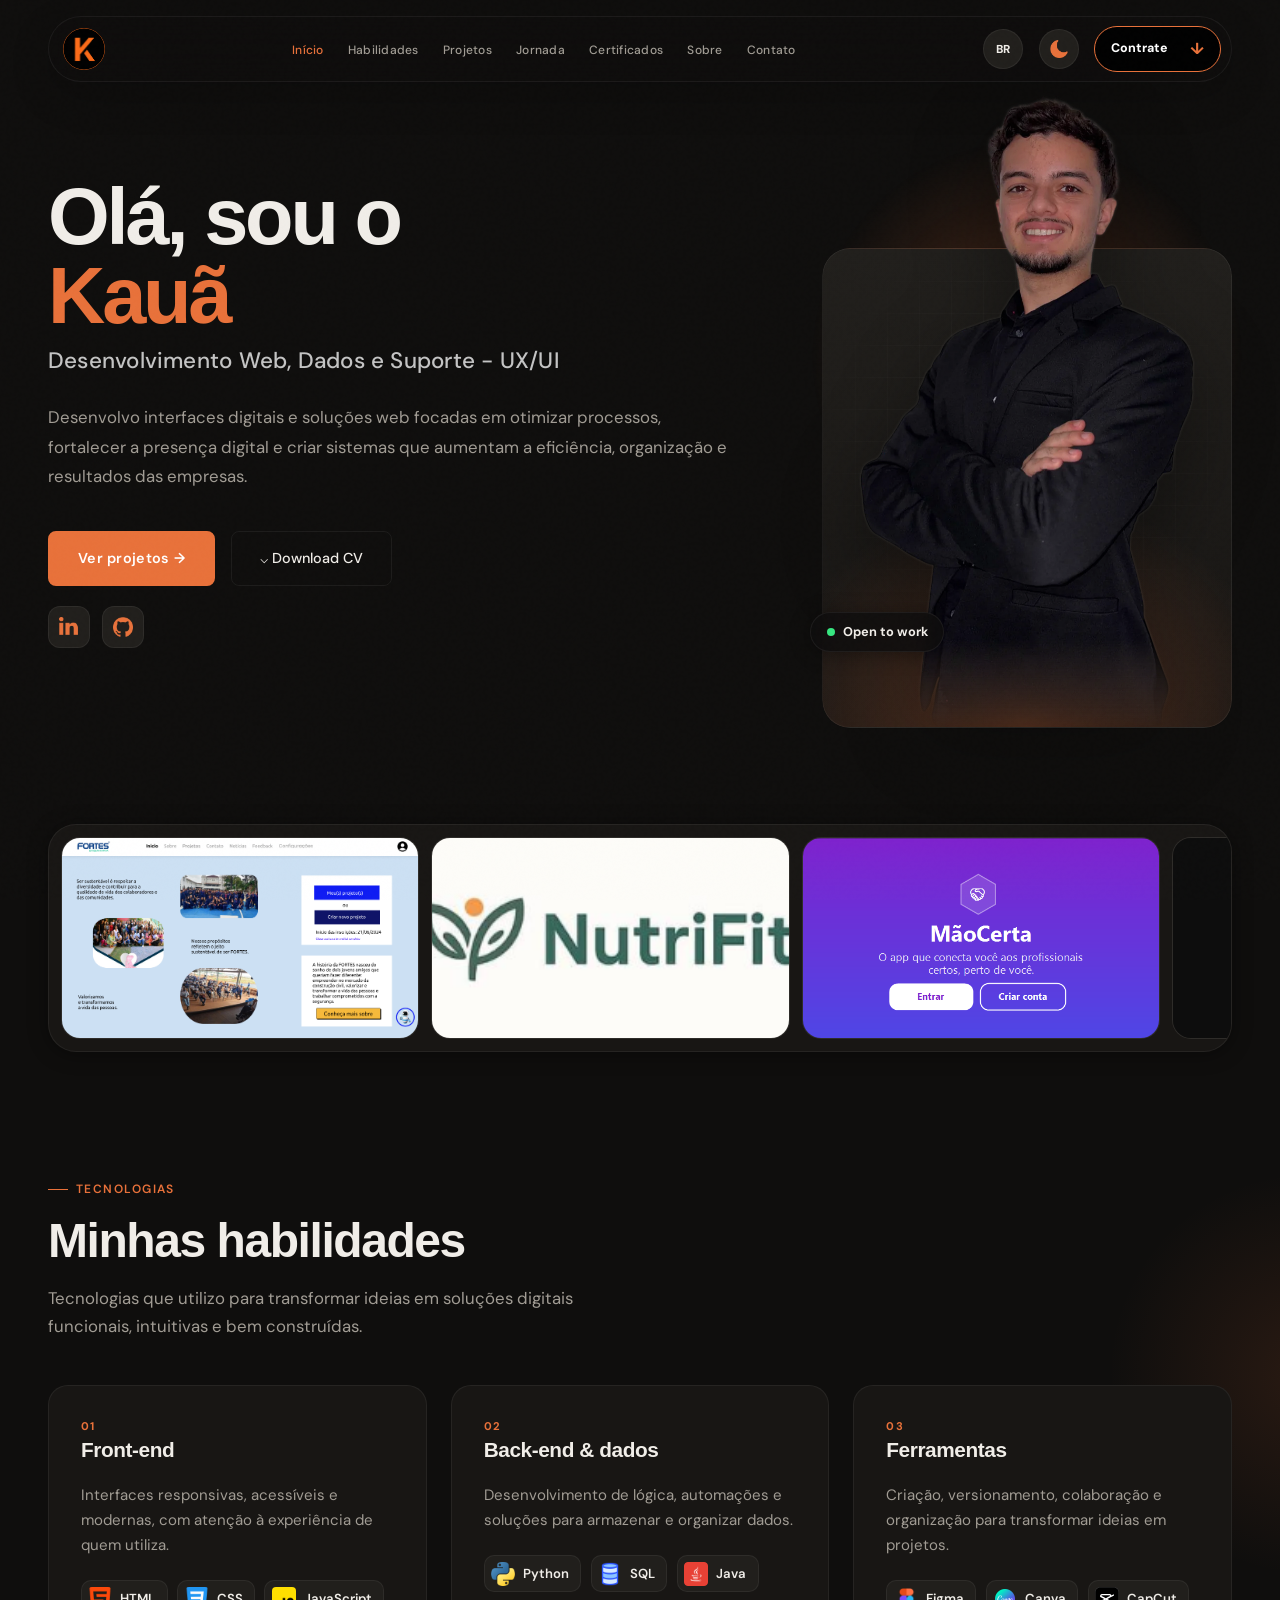
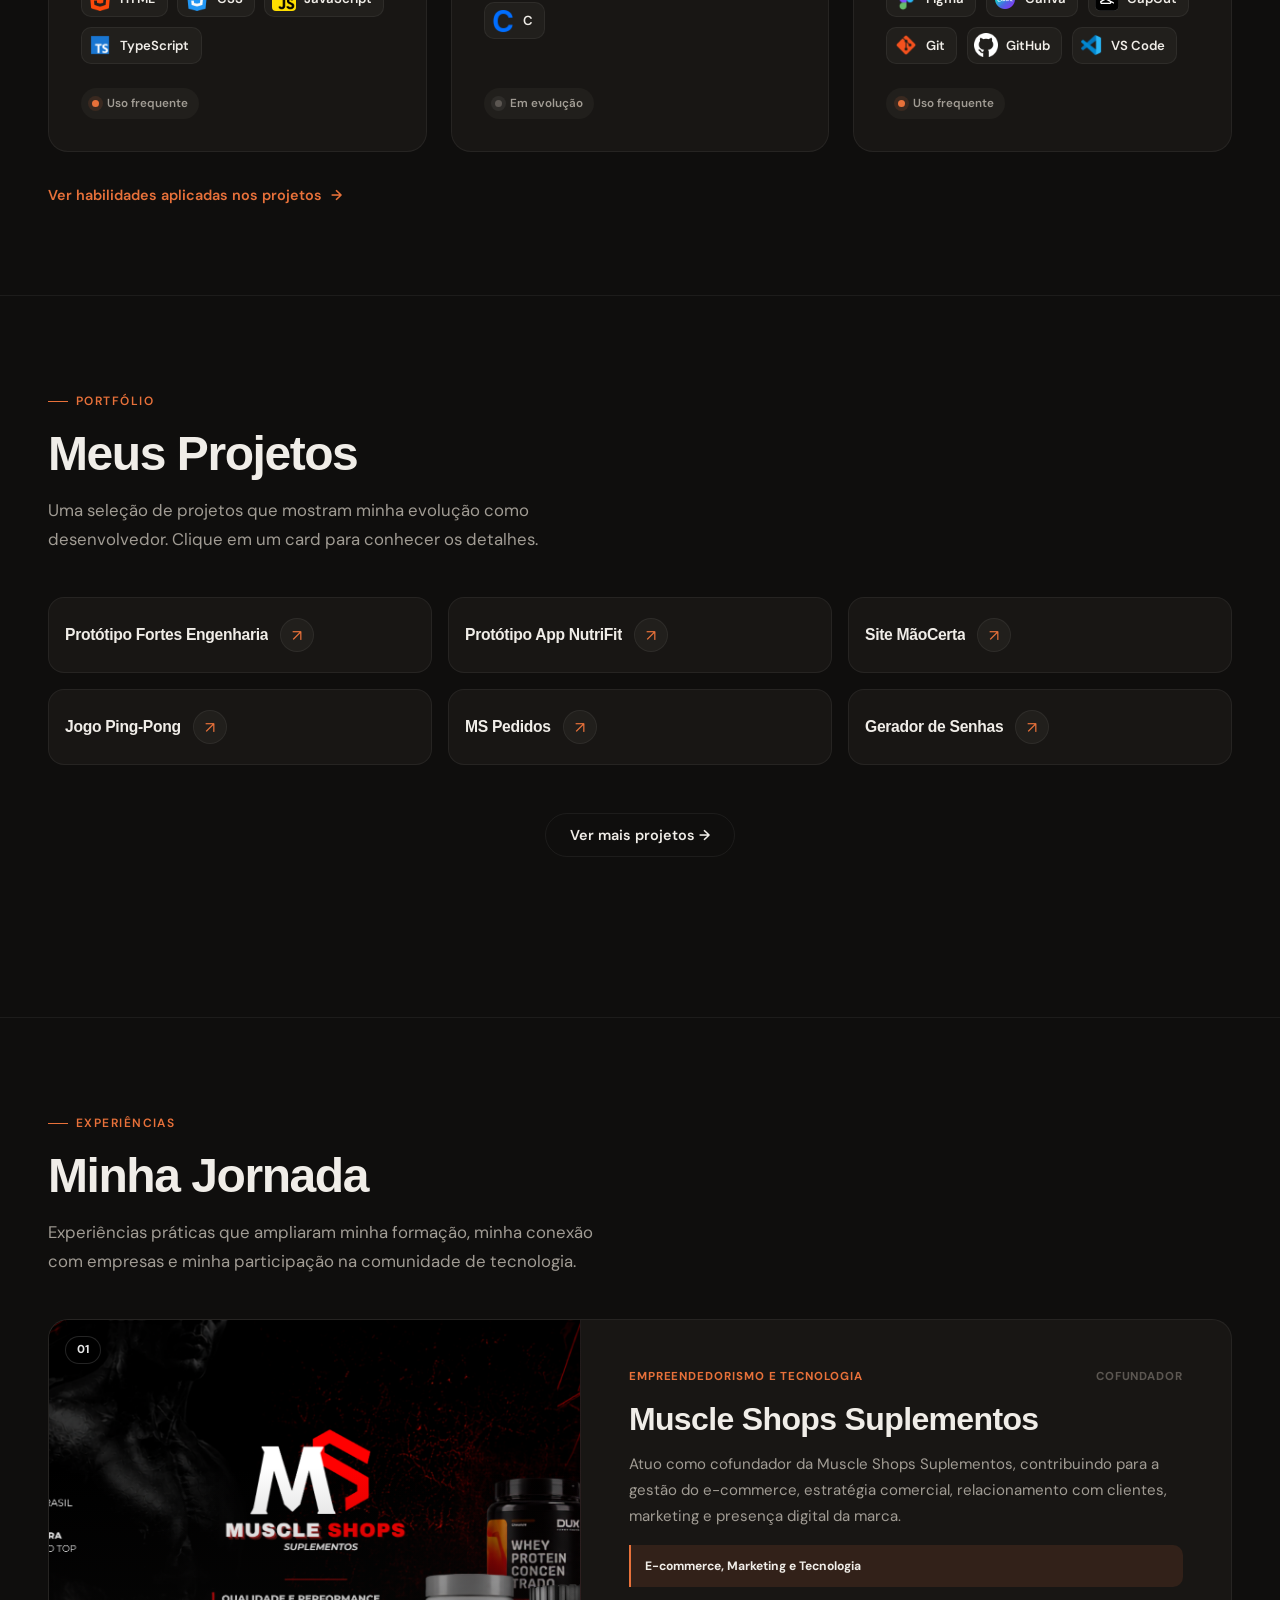
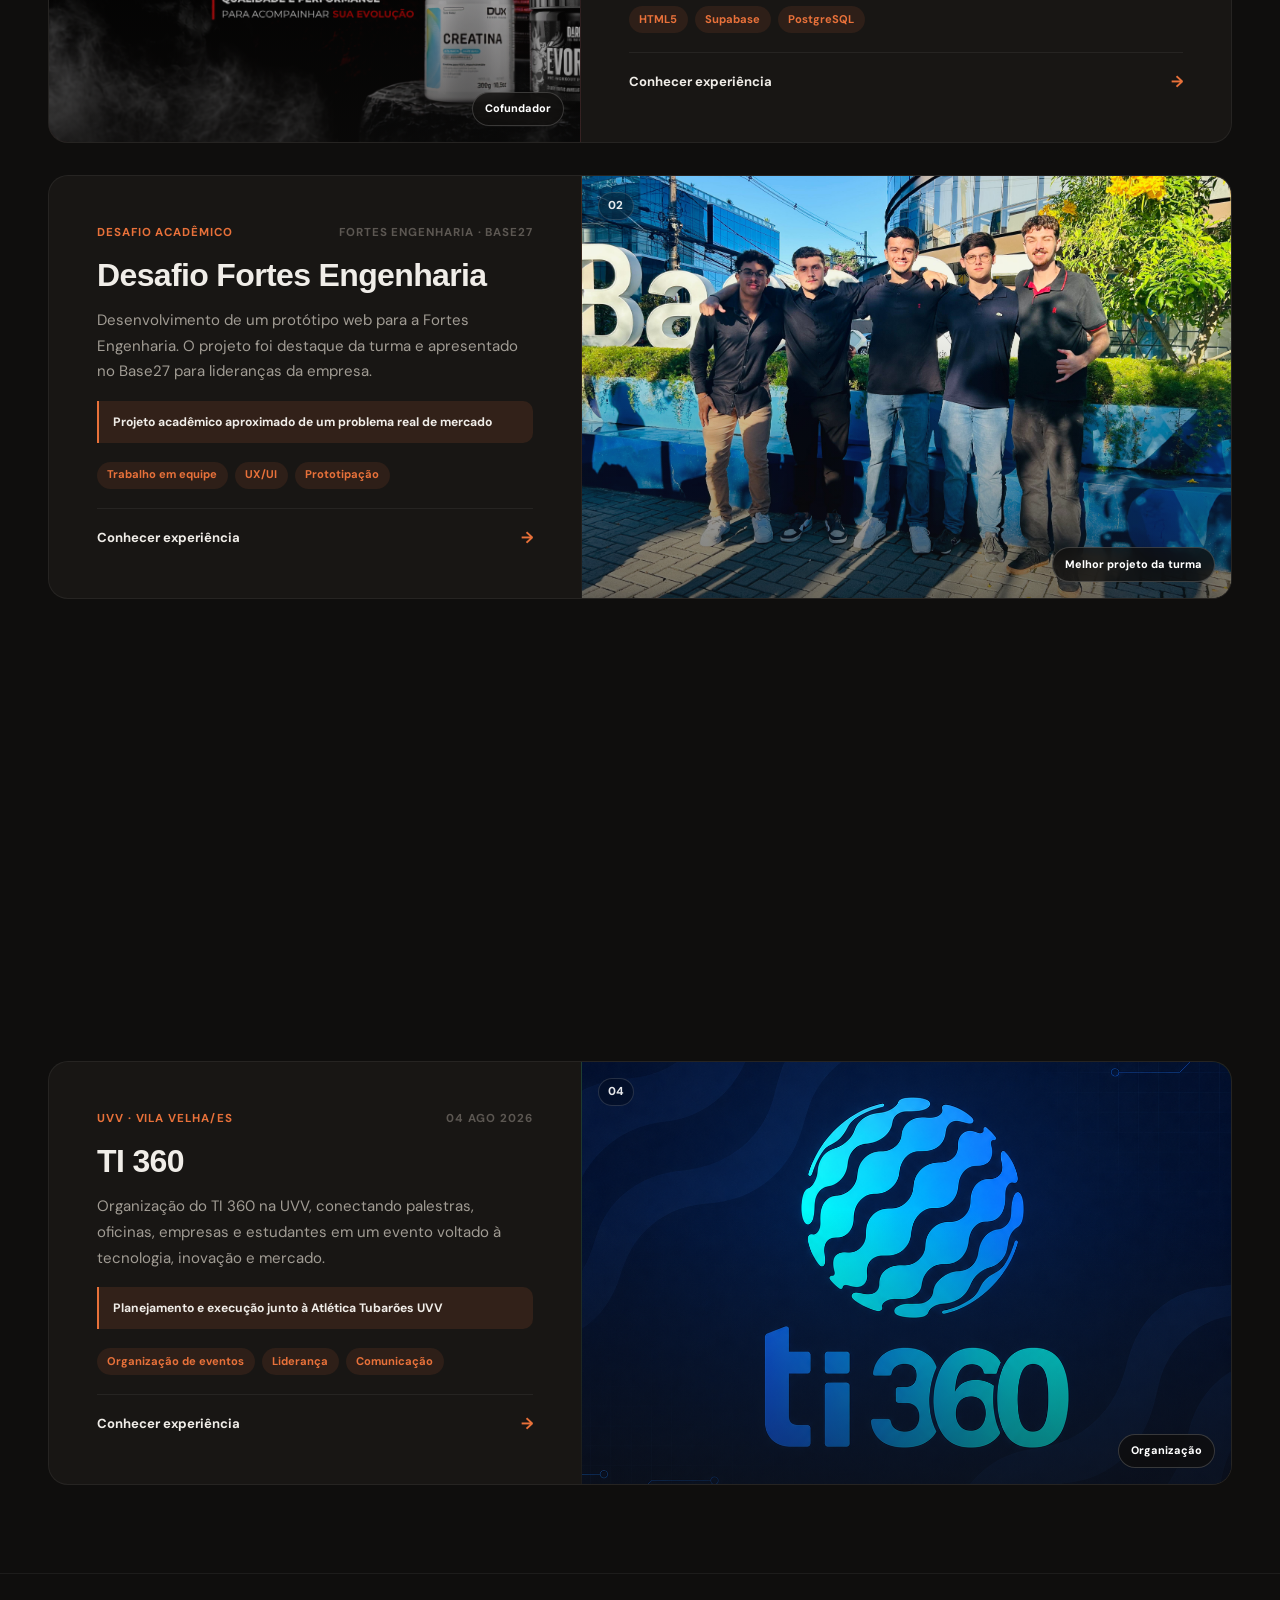
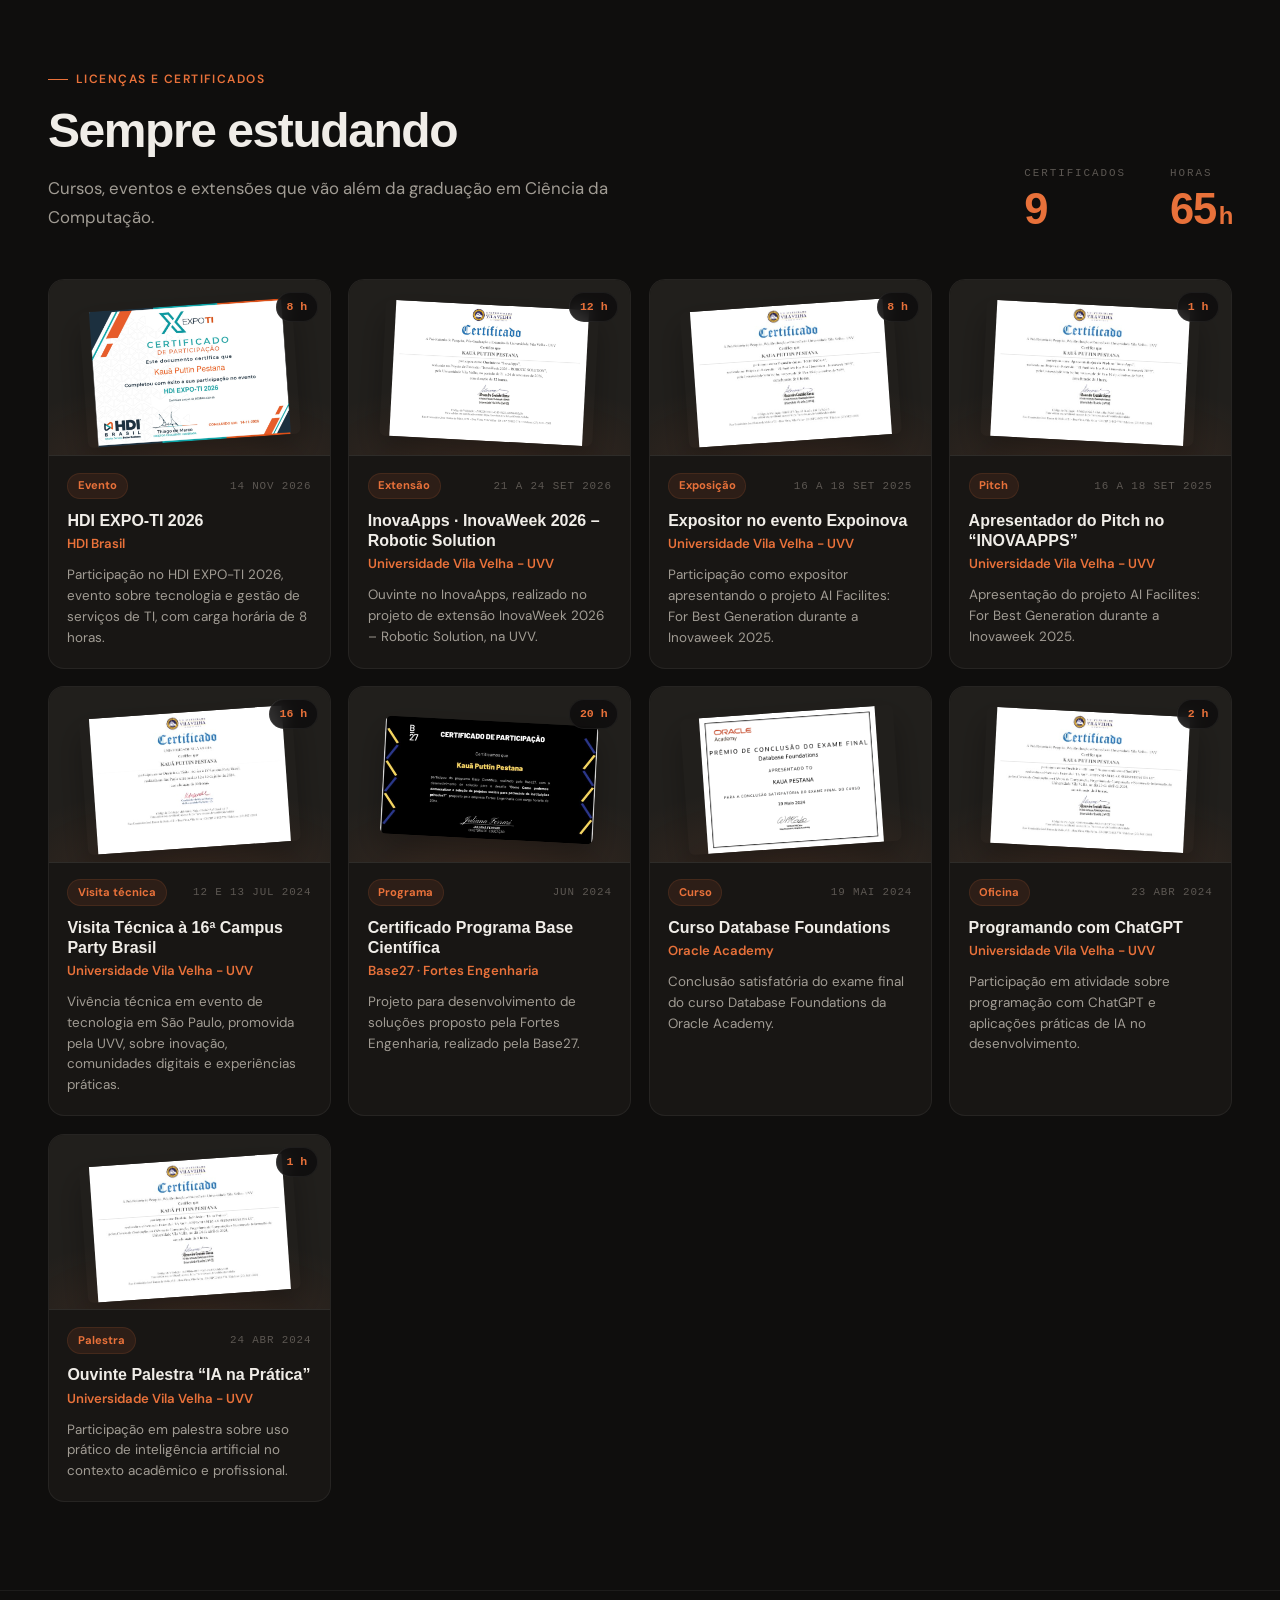
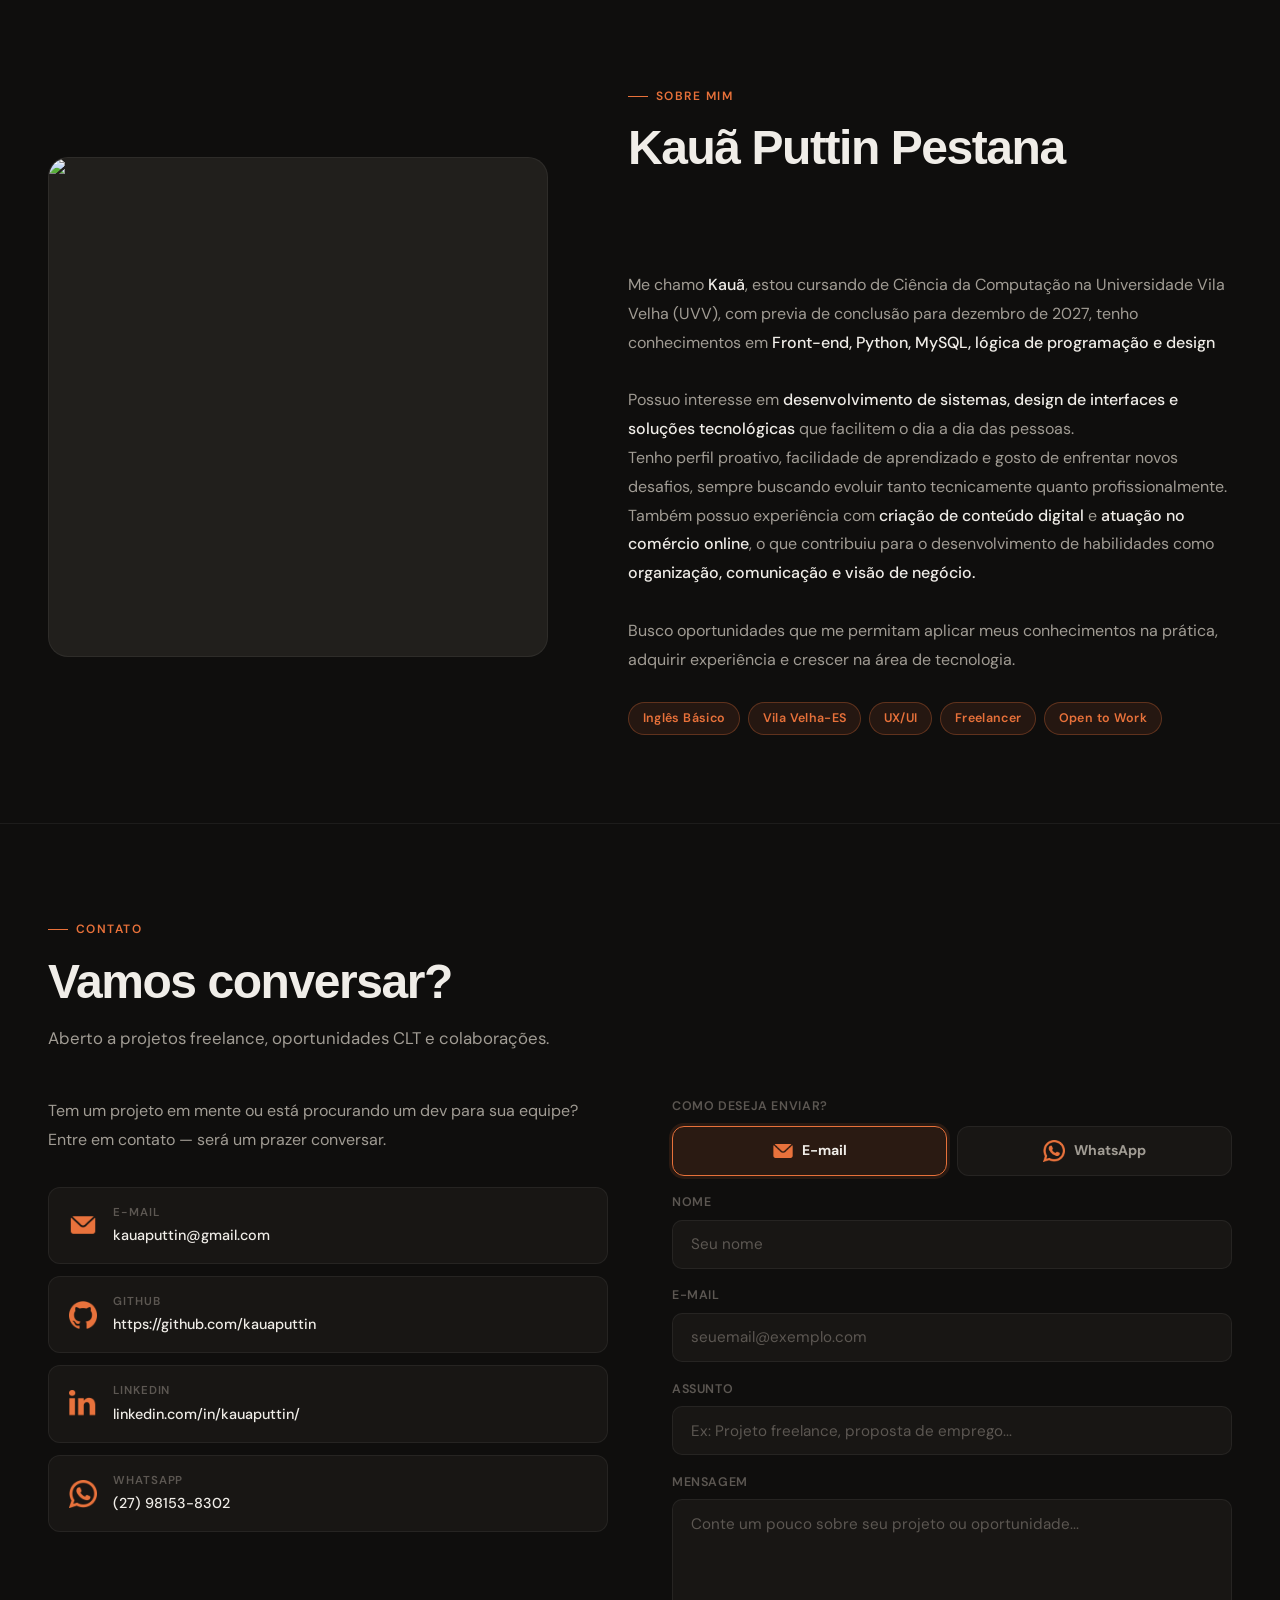
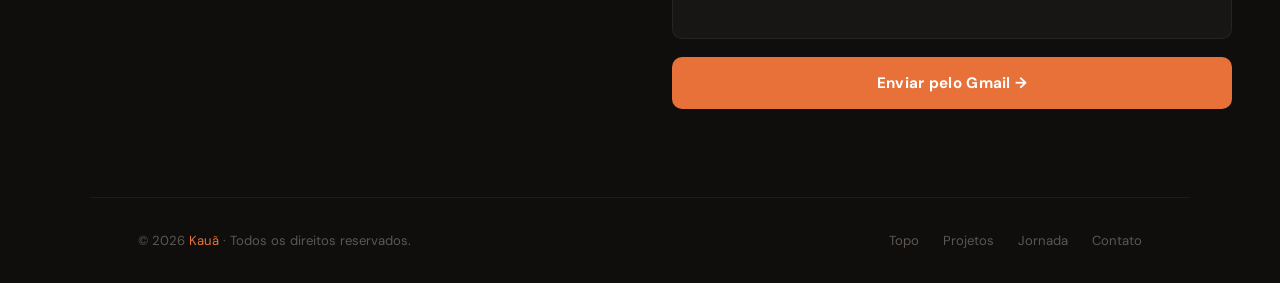
==== commit ad35bee6: "feat: certificados 'Sempre estudando', nova foto do hero e layout responsivo - Adiciona certificados" ====
--- a/index.html
+++ b/index.html
@@ -124,8 +124,14 @@
         </div>
     </div>
 
-    <div class="hero-visual">
-        <img src="imagens/kauaSemfundo.png" alt="Foto de Kauã" class="hero-photo" />
+    <div class="hero-visual" id="heroVisual">
+        <span class="hero-photo-glow" aria-hidden="true"></span>
+        <span class="hero-photo-frame" aria-hidden="true"></span>
+        <picture>
+          <source srcset="imagens/kaua-hero.webp" type="image/webp" />
+          <img src="imagens/kaua-hero.png" alt="Foto de Kauã" class="hero-photo" width="684" height="1200" fetchpriority="high" decoding="async" />
+        </picture>
+        <span class="hero-photo-chip" aria-hidden="true"><i></i>Open to work</span>
     </div>
 
     
@@ -585,136 +591,169 @@
        CERTIFICATES
   ============================ -->
   <section id="certificates">
-    <span class="section-label">Licenças e certificados</span>
-    <h2 class="section-title">Certificados</h2>
-    <p class="section-subtitle">
-      Cursos, participações e extensões que fortalecem minha formação em tecnologia, inovação e desenvolvimento.
-    </p>
+    <div class="certificates-header">
+      <div class="certificates-heading">
+        <span class="section-label">Licenças e certificados</span>
+        <h2 class="section-title">Sempre estudando</h2>
+        <p class="section-subtitle">
+          Cursos, eventos e extensões que vão além da graduação em Ciência da Computação.
+        </p>
+      </div>
+
+      <dl class="certificates-stats" id="certificatesStats">
+        <div class="certificates-stat">
+          <dt>Certificados</dt>
+          <dd><span data-cert-stat="count">9</span></dd>
+        </div>
+        <div class="certificates-stat">
+          <dt>Horas</dt>
+          <dd><span data-cert-stat="hours">68</span><small>h</small></dd>
+        </div>
+      </dl>
+    </div>
 
     <div class="certificates-grid" id="certificatesGrid">
-      <article class="certificate-card fade-up" data-certificate-image="documentos/certificados/iaNaPratica.jpg">
-        <img src="imagens/logo-uvv.jpg" alt="Logo Universidade Vila Velha" class="certificate-logo" />
+      <article class="certificate-card fade-up" style="--cert-index: 0" data-certificate-image="documentos/certificados/expoTi2026.jpg" data-hours="8">
+        <div class="certificate-media">
+          <img src="documentos/certificados/expoTi2026.jpg" alt="" class="certificate-thumb" loading="lazy" />
+          <span class="certificate-hours">8 h</span>
+          <button class="certificate-view-btn" type="button">Ver certificado</button>
+        </div>
         <div class="certificate-content">
-          <div class="certificate-topline">
-            <div>
-              <h3 class="certificate-title">Ouvinte Palestra “IA na Prática”</h3>
-              <p class="certificate-issuer">Universidade Vila Velha - UVV</p>
-            </div>
-            <span class="certificate-date">abr 2024</span>
-          </div>
-          <p class="certificate-role">Certificado de palestra</p>
-          <p class="certificate-desc">
-            Participação em palestra sobre uso prático de inteligência artificial no contexto acadêmico e profissional.
-          </p>
+          <div class="certificate-meta">
+            <span class="certificate-type">Evento</span>
+            <span class="certificate-date">14 nov 2026</span>
+          </div>
+          <h3 class="certificate-title">HDI EXPO-TI 2026</h3>
+          <p class="certificate-issuer">HDI Brasil</p>
+          <p class="certificate-desc">Participação no HDI EXPO-TI 2026, evento sobre tecnologia e gestão de serviços de TI, com carga horária de 8 horas.</p>
+        </div>
+      </article>
+      <article class="certificate-card fade-up" style="--cert-index: 1" data-certificate-image="documentos/certificados/inovaweek2026.jpg" data-hours="12">
+        <div class="certificate-media">
+          <img src="documentos/certificados/inovaweek2026.jpg" alt="" class="certificate-thumb" loading="lazy" />
+          <span class="certificate-hours">12 h</span>
           <button class="certificate-view-btn" type="button">Ver certificado</button>
         </div>
-      </article>
-
-      <article class="certificate-card fade-up" data-certificate-image="documentos/certificados/chatGpt.jpg">
-        <img src="imagens/logo-uvv.jpg" alt="Logo Universidade Vila Velha" class="certificate-logo" />
         <div class="certificate-content">
-          <div class="certificate-topline">
-            <div>
-              <h3 class="certificate-title">Programando com ChatGPT</h3>
-              <p class="certificate-issuer">Universidade Vila Velha - UVV</p>
-            </div>
-            <span class="certificate-date">abr 2024</span>
-          </div>
-          <p class="certificate-role">Certificado de participação</p>
-          <p class="certificate-desc">
-            Participação em atividade sobre programação com ChatGPT e aplicações práticas de IA no desenvolvimento.
-          </p>
+          <div class="certificate-meta">
+            <span class="certificate-type">Extensão</span>
+            <span class="certificate-date">21 a 24 set 2026</span>
+          </div>
+          <h3 class="certificate-title">InovaApps · InovaWeek 2026 – Robotic Solution</h3>
+          <p class="certificate-issuer">Universidade Vila Velha - UVV</p>
+          <p class="certificate-desc">Ouvinte no InovaApps, realizado no projeto de extensão InovaWeek 2026 – Robotic Solution, na UVV.</p>
+        </div>
+      </article>
+      <article class="certificate-card fade-up" style="--cert-index: 2" data-certificate-image="documentos/certificados/expositor.jpg" data-hours="8">
+        <div class="certificate-media">
+          <img src="documentos/certificados/expositor.jpg" alt="" class="certificate-thumb" loading="lazy" />
+          <span class="certificate-hours">8 h</span>
           <button class="certificate-view-btn" type="button">Ver certificado</button>
         </div>
-      </article>
-
-      <article class="certificate-card fade-up" data-certificate-image="documentos/certificados/oracle.png">
-        <img src="imagens/logo-oracle.jpg" alt="Logo Oracle" class="certificate-logo" />
         <div class="certificate-content">
-          <div class="certificate-topline">
-            <div>
-              <h3 class="certificate-title">Curso Database Foundations</h3>
-              <p class="certificate-issuer">Oracle Academy</p>
-            </div>
-            <span class="certificate-date">mai 2024</span>
-          </div>
-          <p class="certificate-role">Certificado de conclusão</p>
-          <p class="certificate-desc">
-            Conclusão satisfatória do exame final do curso Database Foundations da Oracle Academy.
-          </p>
+          <div class="certificate-meta">
+            <span class="certificate-type">Exposição</span>
+            <span class="certificate-date">16 a 18 set 2025</span>
+          </div>
+          <h3 class="certificate-title">Expositor no evento Expoinova</h3>
+          <p class="certificate-issuer">Universidade Vila Velha - UVV</p>
+          <p class="certificate-desc">Participação como expositor apresentando o projeto AI Facilites: For Best Generation durante a Inovaweek 2025.</p>
+        </div>
+      </article>
+      <article class="certificate-card fade-up" style="--cert-index: 3" data-certificate-image="documentos/certificados/apresentador.jpg" data-hours="1">
+        <div class="certificate-media">
+          <img src="documentos/certificados/apresentador.jpg" alt="" class="certificate-thumb" loading="lazy" />
+          <span class="certificate-hours">1 h</span>
           <button class="certificate-view-btn" type="button">Ver certificado</button>
         </div>
-      </article>
-
-      <article class="certificate-card fade-up" data-certificate-image="documentos/certificados/base27.jpg">
-        <img src="imagens/logo-base27.jpg" alt="Logo Base27" class="certificate-logo" />
         <div class="certificate-content">
-          <div class="certificate-topline">
-            <div>
-              <h3 class="certificate-title">Certificado Programa Base Científica</h3>
-              <p class="certificate-issuer">Base27</p>
-            </div>
+          <div class="certificate-meta">
+            <span class="certificate-type">Pitch</span>
+            <span class="certificate-date">16 a 18 set 2025</span>
+          </div>
+          <h3 class="certificate-title">Apresentador do Pitch no “INOVAAPPS”</h3>
+          <p class="certificate-issuer">Universidade Vila Velha - UVV</p>
+          <p class="certificate-desc">Apresentação do projeto AI Facilites: For Best Generation durante a Inovaweek 2025.</p>
+        </div>
+      </article>
+      <article class="certificate-card fade-up" style="--cert-index: 0" data-certificate-image="documentos/certificados/campusParty.jpg" data-hours="16">
+        <div class="certificate-media">
+          <img src="documentos/certificados/campusParty.jpg" alt="" class="certificate-thumb" loading="lazy" />
+          <span class="certificate-hours">16 h</span>
+          <button class="certificate-view-btn" type="button">Ver certificado</button>
+        </div>
+        <div class="certificate-content">
+          <div class="certificate-meta">
+            <span class="certificate-type">Visita técnica</span>
+            <span class="certificate-date">12 e 13 jul 2024</span>
+          </div>
+          <h3 class="certificate-title">Visita Técnica à 16ª Campus Party Brasil</h3>
+          <p class="certificate-issuer">Universidade Vila Velha - UVV</p>
+          <p class="certificate-desc">Vivência técnica em evento de tecnologia em São Paulo, promovida pela UVV, sobre inovação, comunidades digitais e experiências práticas.</p>
+        </div>
+      </article>
+      <article class="certificate-card fade-up" style="--cert-index: 1" data-certificate-image="documentos/certificados/base27.jpg" data-hours="20">
+        <div class="certificate-media">
+          <img src="documentos/certificados/base27.jpg" alt="" class="certificate-thumb" loading="lazy" />
+          <span class="certificate-hours">20 h</span>
+          <button class="certificate-view-btn" type="button">Ver certificado</button>
+        </div>
+        <div class="certificate-content">
+          <div class="certificate-meta">
+            <span class="certificate-type">Programa</span>
             <span class="certificate-date">jun 2024</span>
           </div>
-          <p class="certificate-role">Certificado de participação</p>
-          <p class="certificate-desc">
-            Projeto para desenvolvimento de soluções proposto pela Fortes Engenharia, realizado pela Base27.
-          </p>
+          <h3 class="certificate-title">Certificado Programa Base Científica</h3>
+          <p class="certificate-issuer">Base27 · Fortes Engenharia</p>
+          <p class="certificate-desc">Projeto para desenvolvimento de soluções proposto pela Fortes Engenharia, realizado pela Base27.</p>
+        </div>
+      </article>
+      <article class="certificate-card fade-up" style="--cert-index: 2" data-certificate-image="documentos/certificados/oracle.png">
+        <div class="certificate-media">
+          <img src="documentos/certificados/oracle.png" alt="" class="certificate-thumb" loading="lazy" />
           <button class="certificate-view-btn" type="button">Ver certificado</button>
         </div>
-      </article>
-
-      <article class="certificate-card fade-up" data-certificate-image="documentos/certificados/campusParty.jpg">
-        <img src="imagens/logo-uvv.jpg" alt="Logo Universidade Vila Velha" class="certificate-logo" />
         <div class="certificate-content">
-          <div class="certificate-topline">
-            <div>
-              <h3 class="certificate-title">Visita Técnica à 16ª Campus Party Brasil</h3>
-              <p class="certificate-issuer">Universidade Vila Velha - UVV</p>
-            </div>
-            <span class="certificate-date">jul 2024</span>
-          </div>
-          <p class="certificate-role">Certificado de participação</p>
-          <p class="certificate-desc">
-            Vivência técnica em evento de tecnologia em São Paulo, promovida pela UVV, sobre inovação, comunidades digitais e experiências práticas.
-          </p>
+          <div class="certificate-meta">
+            <span class="certificate-type">Curso</span>
+            <span class="certificate-date">19 mai 2024</span>
+          </div>
+          <h3 class="certificate-title">Curso Database Foundations</h3>
+          <p class="certificate-issuer">Oracle Academy</p>
+          <p class="certificate-desc">Conclusão satisfatória do exame final do curso Database Foundations da Oracle Academy.</p>
+        </div>
+      </article>
+      <article class="certificate-card fade-up" style="--cert-index: 3" data-certificate-image="documentos/certificados/chatGpt.jpg" data-hours="2">
+        <div class="certificate-media">
+          <img src="documentos/certificados/chatGpt.jpg" alt="" class="certificate-thumb" loading="lazy" />
+          <span class="certificate-hours">2 h</span>
           <button class="certificate-view-btn" type="button">Ver certificado</button>
         </div>
-      </article>
-
-      <article class="certificate-card fade-up" data-certificate-image="documentos/certificados/apresentador.jpg">
-        <img src="imagens/logo-uvv.jpg" alt="Logo Universidade Vila Velha" class="certificate-logo" />
         <div class="certificate-content">
-          <div class="certificate-topline">
-            <div>
-              <h3 class="certificate-title">Apresentador do Pitch no “INOVAAPPS”</h3>
-              <p class="certificate-issuer">Universidade Vila Velha - UVV</p>
-            </div>
-            <span class="certificate-date">set 2025</span>
-          </div>
-          <p class="certificate-role">Certificado de apresentação</p>
-          <p class="certificate-desc">
-            Apresentação do projeto AI Facilites: For Best Generation durante a Inovaweek 2025.
-          </p>
+          <div class="certificate-meta">
+            <span class="certificate-type">Oficina</span>
+            <span class="certificate-date">23 abr 2024</span>
+          </div>
+          <h3 class="certificate-title">Programando com ChatGPT</h3>
+          <p class="certificate-issuer">Universidade Vila Velha - UVV</p>
+          <p class="certificate-desc">Participação em atividade sobre programação com ChatGPT e aplicações práticas de IA no desenvolvimento.</p>
+        </div>
+      </article>
+      <article class="certificate-card fade-up" style="--cert-index: 0" data-certificate-image="documentos/certificados/iaNaPratica.jpg" data-hours="1">
+        <div class="certificate-media">
+          <img src="documentos/certificados/iaNaPratica.jpg" alt="" class="certificate-thumb" loading="lazy" />
+          <span class="certificate-hours">1 h</span>
           <button class="certificate-view-btn" type="button">Ver certificado</button>
         </div>
-      </article>
-
-      <article class="certificate-card fade-up" data-certificate-image="documentos/certificados/expositor.jpg">
-        <img src="imagens/logo-uvv.jpg" alt="Logo Universidade Vila Velha" class="certificate-logo" />
         <div class="certificate-content">
-          <div class="certificate-topline">
-            <div>
-              <h3 class="certificate-title">Expositor no evento Expoinova</h3>
-              <p class="certificate-issuer">Universidade Vila Velha - UVV</p>
-            </div>
-            <span class="certificate-date">set 2025</span>
-          </div>
-          <p class="certificate-role">Certificado de exposição</p>
-          <p class="certificate-desc">
-            Participação como expositor apresentando o projeto AI Facilites: For Best Generation durante a Inovaweek 2025.
-          </p>
-          <button class="certificate-view-btn" type="button">Ver certificado</button>
+          <div class="certificate-meta">
+            <span class="certificate-type">Palestra</span>
+            <span class="certificate-date">24 abr 2024</span>
+          </div>
+          <h3 class="certificate-title">Ouvinte Palestra “IA na Prática”</h3>
+          <p class="certificate-issuer">Universidade Vila Velha - UVV</p>
+          <p class="certificate-desc">Participação em palestra sobre uso prático de inteligência artificial no contexto acadêmico e profissional.</p>
         </div>
       </article>
     </div>
--- a/style.css
+++ b/style.css
@@ -3683,3 +3683,616 @@
   }
 }
 
+
+
+/* ============================================
+   CERTIFICATES — "SEMPRE ESTUDANDO" (v2)
+============================================ */
+#certificates .certificates-header {
+  display: flex;
+  align-items: flex-end;
+  justify-content: space-between;
+  gap: 2rem;
+  margin-bottom: 3rem;
+}
+
+#certificates .certificates-heading .section-subtitle { margin-bottom: 0; }
+
+#certificates .certificates-stats {
+  display: flex;
+  gap: 2.75rem;
+  margin: 0;
+  flex: 0 0 auto;
+}
+
+#certificates .certificates-stat dt {
+  font-family: ui-monospace, 'SFMono-Regular', Consolas, monospace;
+  font-size: 0.68rem;
+  letter-spacing: 0.18em;
+  text-transform: uppercase;
+  color: var(--text-muted);
+  margin-bottom: 0.35rem;
+}
+
+#certificates .certificates-stat dd {
+  margin: 0;
+  font-family: var(--font-display);
+  font-size: clamp(2rem, 3.4vw, 2.75rem);
+  font-weight: 800;
+  line-height: 1;
+  letter-spacing: -0.03em;
+  color: var(--text-primary);
+  font-variant-numeric: tabular-nums;
+}
+
+#certificates .certificates-stat dd small {
+  font-size: 0.55em;
+  margin-left: 0.12em;
+  color: var(--accent);
+}
+
+#certificates .certificates-stat.is-counting dd { color: var(--accent); }
+
+#certificates .certificates-grid {
+  grid-template-columns: repeat(auto-fill, minmax(240px, 1fr));
+  gap: 1.1rem;
+}
+
+#certificates .certificate-card {
+  position: relative;
+  display: flex;
+  flex-direction: column;
+  align-items: stretch;
+  gap: 0;
+  padding: 0;
+  overflow: hidden;
+  border-radius: 16px;
+  background: var(--bg-card);
+  border: 1px solid var(--border);
+  transition:
+    opacity 0.7s ease calc(var(--cert-index, 0) * 90ms),
+    transform 0.7s cubic-bezier(0.22, 1, 0.36, 1) calc(var(--cert-index, 0) * 90ms),
+    border-color 0.3s ease,
+    box-shadow 0.3s ease;
+}
+
+#certificates .certificate-card:hover {
+  transform: translateY(0);
+  border-color: var(--accent-glow);
+  box-shadow: var(--shadow-hover);
+}
+
+#certificates .certificate-media {
+  position: relative;
+  aspect-ratio: 16 / 10;
+  display: grid;
+  place-items: center;
+  overflow: hidden;
+  border-bottom: 1px solid var(--border);
+  background:
+    radial-gradient(120% 90% at 50% 110%, var(--accent-soft), transparent 60%),
+    var(--surface);
+}
+
+#certificates .certificate-thumb {
+  width: 76%;
+  max-height: 78%;
+  object-fit: contain;
+  border-radius: 6px;
+  box-shadow: 0 14px 30px rgba(0, 0, 0, 0.28);
+  transform: rotate(-4deg) translateY(6px);
+  transition: transform 0.55s cubic-bezier(0.22, 1, 0.36, 1), box-shadow 0.4s ease, filter 0.4s ease;
+  filter: saturate(0.92);
+}
+
+#certificates .certificate-card:nth-child(even) .certificate-thumb {
+  transform: rotate(3deg) translateY(6px);
+}
+
+#certificates .certificate-card:hover .certificate-thumb {
+  transform: rotate(0deg) translateY(-6px) scale(1.06);
+  box-shadow: 0 22px 44px rgba(0, 0, 0, 0.35);
+  filter: saturate(1);
+}
+
+#certificates .certificate-hours {
+  position: absolute;
+  top: 0.75rem;
+  right: 0.75rem;
+  padding: 0.3rem 0.6rem;
+  border-radius: 999px;
+  border: 1px solid var(--border);
+  background: var(--nav-bg);
+  backdrop-filter: blur(8px);
+  font-family: ui-monospace, 'SFMono-Regular', Consolas, monospace;
+  font-size: 0.72rem;
+  font-weight: 700;
+  color: var(--accent);
+}
+
+#certificates .certificate-view-btn {
+  position: absolute;
+  left: 50%;
+  bottom: 0.9rem;
+  margin: 0;
+  gap: 0.4rem;
+  opacity: 0;
+  transform: translate(-50%, 12px);
+  transition: opacity 0.3s ease, transform 0.35s cubic-bezier(0.22, 1, 0.36, 1), box-shadow 0.2s ease;
+}
+
+#certificates .certificate-view-btn::after { content: '↗'; }
+
+#certificates .certificate-card:hover .certificate-view-btn,
+#certificates .certificate-view-btn:focus-visible {
+  opacity: 1;
+  transform: translate(-50%, 0);
+}
+
+#certificates .certificate-content {
+  padding: 1.05rem 1.15rem 1.2rem;
+  display: flex;
+  flex-direction: column;
+  flex: 1;
+}
+
+#certificates .certificate-meta {
+  display: flex;
+  align-items: center;
+  justify-content: space-between;
+  flex-wrap: wrap;
+  gap: 0.5rem;
+  margin-bottom: 0.7rem;
+}
+
+#certificates .certificate-type {
+  padding: 0.22rem 0.6rem;
+  border-radius: 999px;
+  background: var(--tag-bg);
+  border: 1px solid var(--accent-soft);
+  color: var(--tag-text);
+  font-size: 0.7rem;
+  font-weight: 700;
+}
+
+#certificates .certificate-date {
+  padding: 0;
+  margin: 0;
+  font-family: ui-monospace, 'SFMono-Regular', Consolas, monospace;
+  font-size: 0.68rem;
+  letter-spacing: 0.08em;
+  text-transform: uppercase;
+  color: var(--text-muted);
+}
+
+#certificates .certificate-date::before { content: none; }
+
+#certificates .certificate-title {
+  font-size: 1rem;
+  line-height: 1.25;
+  margin-bottom: 0.3rem;
+}
+
+#certificates .certificate-issuer {
+  color: var(--accent);
+  font-size: 0.82rem;
+  font-weight: 600;
+  margin-bottom: 0.7rem;
+}
+
+#certificates .certificate-desc {
+  font-size: 0.84rem;
+  line-height: 1.55;
+  margin: 0;
+}
+
+@media (hover: none) {
+  #certificates .certificate-view-btn {
+    opacity: 1;
+    transform: translate(-50%, 0);
+  }
+}
+
+@media (max-width: 900px) {
+  #certificates .certificates-header {
+    flex-direction: column;
+    align-items: flex-start;
+    gap: 1.5rem;
+  }
+}
+
+@media (max-width: 768px) {
+  #certificates .certificates-header { margin-bottom: 2rem; }
+  #certificates .certificates-stats { gap: 2rem; }
+
+  #certificates .certificates-grid { grid-template-columns: 1fr; }
+
+  #certificates .certificate-card {
+    display: flex;
+    grid-template-columns: none;
+    padding: 0;
+  }
+
+  #certificates .certificate-content { padding: 0.95rem 3.4rem 1rem 1rem; }
+
+  #certificates .certificate-expand-btn {
+    top: auto;
+    bottom: 1rem;
+    right: 0.85rem;
+  }
+
+  #certificates .certificate-card-expanded .certificate-desc {
+    margin: 0.5rem 0 0;
+  }
+}
+
+@media (prefers-reduced-motion: reduce) {
+  #certificates .certificate-card,
+  #certificates .certificate-thumb,
+  #certificates .certificate-view-btn { transition: none; }
+}
+
+
+/* ============================================
+   HERO PHOTO (v2) — moldura + animação de entrada
+============================================ */
+#home::after { display: none; }
+
+#home .hero-visual {
+  --frame-radius: 28px;
+  position: relative;
+  isolation: isolate;
+  display: flex;
+  align-items: flex-end;
+  justify-content: center;
+  overflow: visible;
+  border-radius: 0;
+  margin-top: 0;
+  animation: none;
+}
+
+#home .hero-visual::after { content: none; }
+
+#home .hero-visual picture {
+  position: relative;
+  z-index: 2;
+  display: flex;
+  justify-content: center;
+  width: 100%;
+  filter:
+    drop-shadow(0 0 1px rgba(255, 255, 255, 0.16))
+    drop-shadow(0 30px 40px rgba(0, 0, 0, 0.4));
+}
+
+html:not([data-theme="dark"]) #home .hero-visual picture {
+  filter: drop-shadow(0 24px 30px rgba(0, 0, 0, 0.18));
+}
+
+#home .hero-photo {
+  width: 88%;
+  max-width: none;
+  height: auto;
+  border-radius: 0;
+  box-shadow: none;
+  object-fit: contain;
+  transform: none;
+  filter: none;
+  -webkit-mask-image: linear-gradient(to bottom, #000 86%, transparent 100%);
+  mask-image: linear-gradient(to bottom, #000 86%, transparent 100%);
+}
+
+#home .hero-photo-frame {
+  position: absolute;
+  left: 0;
+  right: 0;
+  bottom: 0;
+  height: 76%;
+  z-index: 1;
+  overflow: hidden;
+  border-radius: var(--frame-radius);
+  border: 1px solid var(--border);
+  background:
+    radial-gradient(90% 70% at 50% 100%, var(--accent-glow), transparent 70%),
+    linear-gradient(180deg, var(--surface), var(--bg-card));
+  box-shadow: var(--shadow);
+}
+
+/* grade sutil dentro da moldura */
+#home .hero-photo-frame::before {
+  content: '';
+  position: absolute;
+  inset: 0;
+  background-image:
+    linear-gradient(var(--border) 1px, transparent 1px),
+    linear-gradient(90deg, var(--border) 1px, transparent 1px);
+  background-size: 32px 32px;
+  -webkit-mask-image: radial-gradient(80% 70% at 50% 40%, #000, transparent 75%);
+  mask-image: radial-gradient(80% 70% at 50% 40%, #000, transparent 75%);
+  opacity: 0.8;
+}
+
+/* brilho que atravessa a moldura (shimmer de carregamento + reflexo final) */
+#home .hero-photo-frame::after {
+  content: '';
+  position: absolute;
+  inset: -20% auto -20% -60%;
+  width: 45%;
+  background: linear-gradient(100deg, transparent, rgba(255, 255, 255, 0.12), transparent);
+  transform: skewX(-12deg);
+  animation: heroShimmer 1.4s ease-in-out infinite;
+}
+
+#home .hero-photo-glow {
+  position: absolute;
+  left: 50%;
+  top: 4%;
+  z-index: 0;
+  width: 115%;
+  aspect-ratio: 1;
+  translate: -50% 0;
+  border-radius: 50%;
+  background: radial-gradient(circle, var(--accent-glow) 0%, transparent 65%);
+  pointer-events: none;
+}
+
+#home .hero-photo-chip {
+  position: absolute;
+  z-index: 3;
+  left: -0.75rem;
+  bottom: 12%;
+  display: inline-flex;
+  align-items: center;
+  gap: 0.5rem;
+  padding: 0.55rem 0.95rem;
+  border-radius: 999px;
+  border: 1px solid var(--border);
+  background: var(--nav-bg);
+  backdrop-filter: blur(10px);
+  -webkit-backdrop-filter: blur(10px);
+  box-shadow: var(--shadow);
+  color: var(--text-primary);
+  font-size: 0.8rem;
+  font-weight: 700;
+  white-space: nowrap;
+}
+
+#home .hero-photo-chip i {
+  width: 8px;
+  height: 8px;
+  border-radius: 50%;
+  background: var(--success);
+  box-shadow: 0 0 0 0 var(--success-border);
+  animation: heroChipPulse 2s ease-out infinite;
+}
+
+/* ---------- estado inicial (antes da imagem carregar) ---------- */
+#home .hero-visual.hero-anim .hero-photo {
+  opacity: 0;
+  transform: translateY(60px) scale(0.94);
+  filter: blur(14px);
+}
+#home .hero-visual.hero-anim .hero-photo-glow { opacity: 0; transform: scale(0.55); }
+#home .hero-visual.hero-anim .hero-photo-chip { opacity: 0; transform: translateX(-16px); }
+
+/* ---------- entrada ---------- */
+#home .hero-visual.is-loaded .hero-photo-frame {
+  animation: heroFrameIn 0.9s cubic-bezier(0.22, 1, 0.36, 1) both;
+}
+#home .hero-visual.is-loaded .hero-photo-frame::after {
+  animation: heroSweep 1.2s 0.9s cubic-bezier(0.4, 0, 0.2, 1) 1 forwards;
+}
+#home .hero-visual.is-loaded .hero-photo-glow {
+  animation: heroGlowIn 1.4s 0.2s ease-out both, heroGlowPulse 8s 1.6s ease-in-out infinite;
+}
+#home .hero-visual.is-loaded .hero-photo {
+  animation: heroPhotoIn 1.15s 0.35s cubic-bezier(0.22, 1, 0.36, 1) both;
+}
+#home .hero-visual.is-loaded .hero-photo-chip {
+  animation: heroChipIn 0.6s 1.2s cubic-bezier(0.22, 1, 0.36, 1) both;
+}
+
+@keyframes heroShimmer {
+  from { left: -60%; }
+  to   { left: 120%; }
+}
+@keyframes heroSweep {
+  from { left: -60%; opacity: 1; }
+  to   { left: 130%; opacity: 1; }
+}
+@keyframes heroFrameIn {
+  from { clip-path: inset(100% 0 0 0 round var(--frame-radius)); transform: translateY(24px); }
+  to   { clip-path: inset(0 0 0 0 round var(--frame-radius)); transform: translateY(0); }
+}
+@keyframes heroGlowIn {
+  from { opacity: 0; transform: scale(0.55); }
+  to   { opacity: 1; transform: scale(1); }
+}
+@keyframes heroGlowPulse {
+  0%, 100% { opacity: 1; transform: scale(1); }
+  50%      { opacity: 0.65; transform: scale(1.08); }
+}
+@keyframes heroPhotoIn {
+  from {
+    opacity: 0;
+    transform: translateY(60px) scale(0.94);
+    filter: blur(14px);
+  }
+  to {
+    opacity: 1;
+    transform: translateY(0) scale(1);
+    filter: blur(0);
+  }
+}
+@keyframes heroChipIn {
+  from { opacity: 0; transform: translateX(-16px); }
+  to   { opacity: 1; transform: translateX(0); }
+}
+@keyframes heroChipPulse {
+  0%   { box-shadow: 0 0 0 0 var(--success-border); }
+  100% { box-shadow: 0 0 0 10px transparent; }
+}
+
+/* ---------- desktop: texto e foto lado a lado ---------- */
+@media (min-width: 1025px) {
+  #home {
+    flex-wrap: nowrap;
+    gap: clamp(2rem, 4vw, 4.5rem);
+  }
+  #home .hero-text { flex: 1 1 0; min-width: 0; }
+  #home .hero-visual {
+    flex: 0 0 clamp(300px, 30vw, 430px);
+    max-width: clamp(300px, 30vw, 430px);
+    align-self: center;
+  }
+}
+
+/* ---------- tablet ---------- */
+@media (min-width: 769px) and (max-width: 1024px) {
+  #home .hero-visual {
+    max-width: 420px;
+    align-self: center;
+  }
+}
+
+/* ---------- mobile: foto como card com o título sobreposto ---------- */
+@media (max-width: 768px) {
+  #home .hero-visual {
+    --frame-radius: 24px;
+    max-width: 460px;
+    margin: 1rem auto 0;
+    height: min(62vh, 560px);
+  }
+
+  #home .hero-photo-frame { height: 82%; }
+
+  #home .hero-visual picture { height: 100%; align-items: flex-end; }
+
+  #home .hero-photo {
+    width: auto;
+    height: 100%;
+    max-width: 100%;
+    object-fit: contain;
+    object-position: bottom center;
+  }
+
+  /* escurece a base para o título ficar legível */
+  #home .hero-visual::after {
+    content: '';
+    position: absolute;
+    inset: auto 0 0 0;
+    height: 55%;
+    z-index: 2;
+    border-radius: 0 0 var(--frame-radius) var(--frame-radius);
+    background: linear-gradient(to bottom, transparent, rgba(0, 0, 0, 0.72));
+    pointer-events: none;
+  }
+
+  #home .hero-photo-chip {
+    left: 0.75rem;
+    right: auto;
+    top: 21%;
+    bottom: auto;
+    font-size: 0.72rem;
+    padding: 0.45rem 0.8rem;
+  }
+}
+
+@media (prefers-reduced-motion: reduce) {
+  #home .hero-visual *,
+  #home .hero-visual *::before,
+  #home .hero-visual *::after { animation: none !important; transition: none !important; }
+  #home .hero-visual.hero-anim .hero-photo,
+  #home .hero-visual.hero-anim .hero-photo-glow,
+  #home .hero-visual.hero-anim .hero-photo-chip { opacity: 1; transform: none; filter: none; }
+  #home .hero-photo-frame::after { display: none; }
+}
+
+
+/* ============================================
+   RESPONSIVO — notebooks e monitores menores
+   (gutter fluido + ajustes entre 769px e 1440px)
+============================================ */
+:root {
+  --desktop-page-gutter: max(clamp(1.5rem, 4vw, 3rem), calc((100vw - 1240px) / 2));
+}
+
+@media (min-width: 769px) {
+  .main-nav .nav-links { gap: clamp(1rem, 1.9vw, 2.75rem); }
+  .main-nav .nav-actions { gap: clamp(0.6rem, 1.2vw, 2rem); }
+}
+
+/* entre 1101px e 1260px o menu completo não cabe com folga → hamburger */
+@media (min-width: 1101px) and (max-width: 1260px) {
+  .main-nav .nav-links { gap: 1.1rem; }
+  .main-nav .nav-links a { font-size: 0.74rem; }
+  .main-nav .nav-hire-button { padding-inline: 0.9rem; }
+}
+
+/* ---------- HERO: lado a lado a partir de 900px ---------- */
+@media (min-width: 900px) {
+  #home {
+    flex-direction: row;
+    flex-wrap: nowrap;
+    align-items: center;
+    gap: clamp(2rem, 4vw, 4.5rem);
+  }
+  #home .hero-text { flex: 1 1 0; min-width: 0; }
+  #home .hero-visual {
+    flex: 0 0 clamp(280px, 32vw, 430px);
+    width: auto;
+    max-width: clamp(280px, 32vw, 430px);
+    align-self: center;
+  }
+  #home .hero-title { font-size: clamp(2.8rem, 6.2vw, 5.5rem); }
+}
+
+@media (min-width: 769px) and (max-width: 899px) {
+  #home { align-items: center; gap: 2.5rem; }
+  #home .hero-visual { max-width: 360px; width: 100%; margin-inline: auto; }
+}
+
+/* telas baixas (ex.: notebook 1366x768): hero não passa da dobra */
+@media (min-width: 900px) and (max-height: 820px) {
+  #home {
+    min-height: auto;
+    padding-top: 7.5rem;
+    padding-bottom: 4rem;
+  }
+  #home .hero-visual {
+    flex-basis: clamp(260px, 28vw, 380px);
+    max-width: clamp(260px, 28vw, 380px);
+  }
+}
+
+/* ---------- SOBRE ---------- */
+@media (min-width: 769px) and (max-width: 1100px) {
+  .about-grid {
+    grid-template-columns: minmax(220px, 0.85fr) minmax(0, 1.15fr);
+    gap: 2.5rem 3rem;
+  }
+  .about-visual { max-width: 380px; }
+}
+
+@media (min-width: 769px) and (max-width: 860px) {
+  .about-grid { grid-template-columns: 1fr; }
+  .about-heading,
+  .about-visual,
+  .about-text { grid-column: auto; grid-row: auto; }
+  .about-visual { margin: 0 auto; max-width: 340px; }
+}
+
+/* ---------- SEÇÕES: respiro menor em telas médias ---------- */
+@media (min-width: 769px) and (max-width: 1280px) {
+  section { padding-top: 5.5rem; padding-bottom: 5.5rem; }
+  .section-subtitle { margin-bottom: 2.75rem; }
+}
+
+/* ---------- CERTIFICADOS ---------- */
+@media (min-width: 769px) and (max-width: 1100px) {
+  #certificates .certificates-grid { grid-template-columns: repeat(auto-fill, minmax(220px, 1fr)); }
+}
+
+/* ---------- HABILIDADES: 3 colunas já a partir de 1000px ---------- */
+@media (min-width: 1000px) and (max-width: 1100px) {
+  .skills-grid { grid-template-columns: repeat(3, minmax(0, 1fr)); gap: 1rem; }
+}
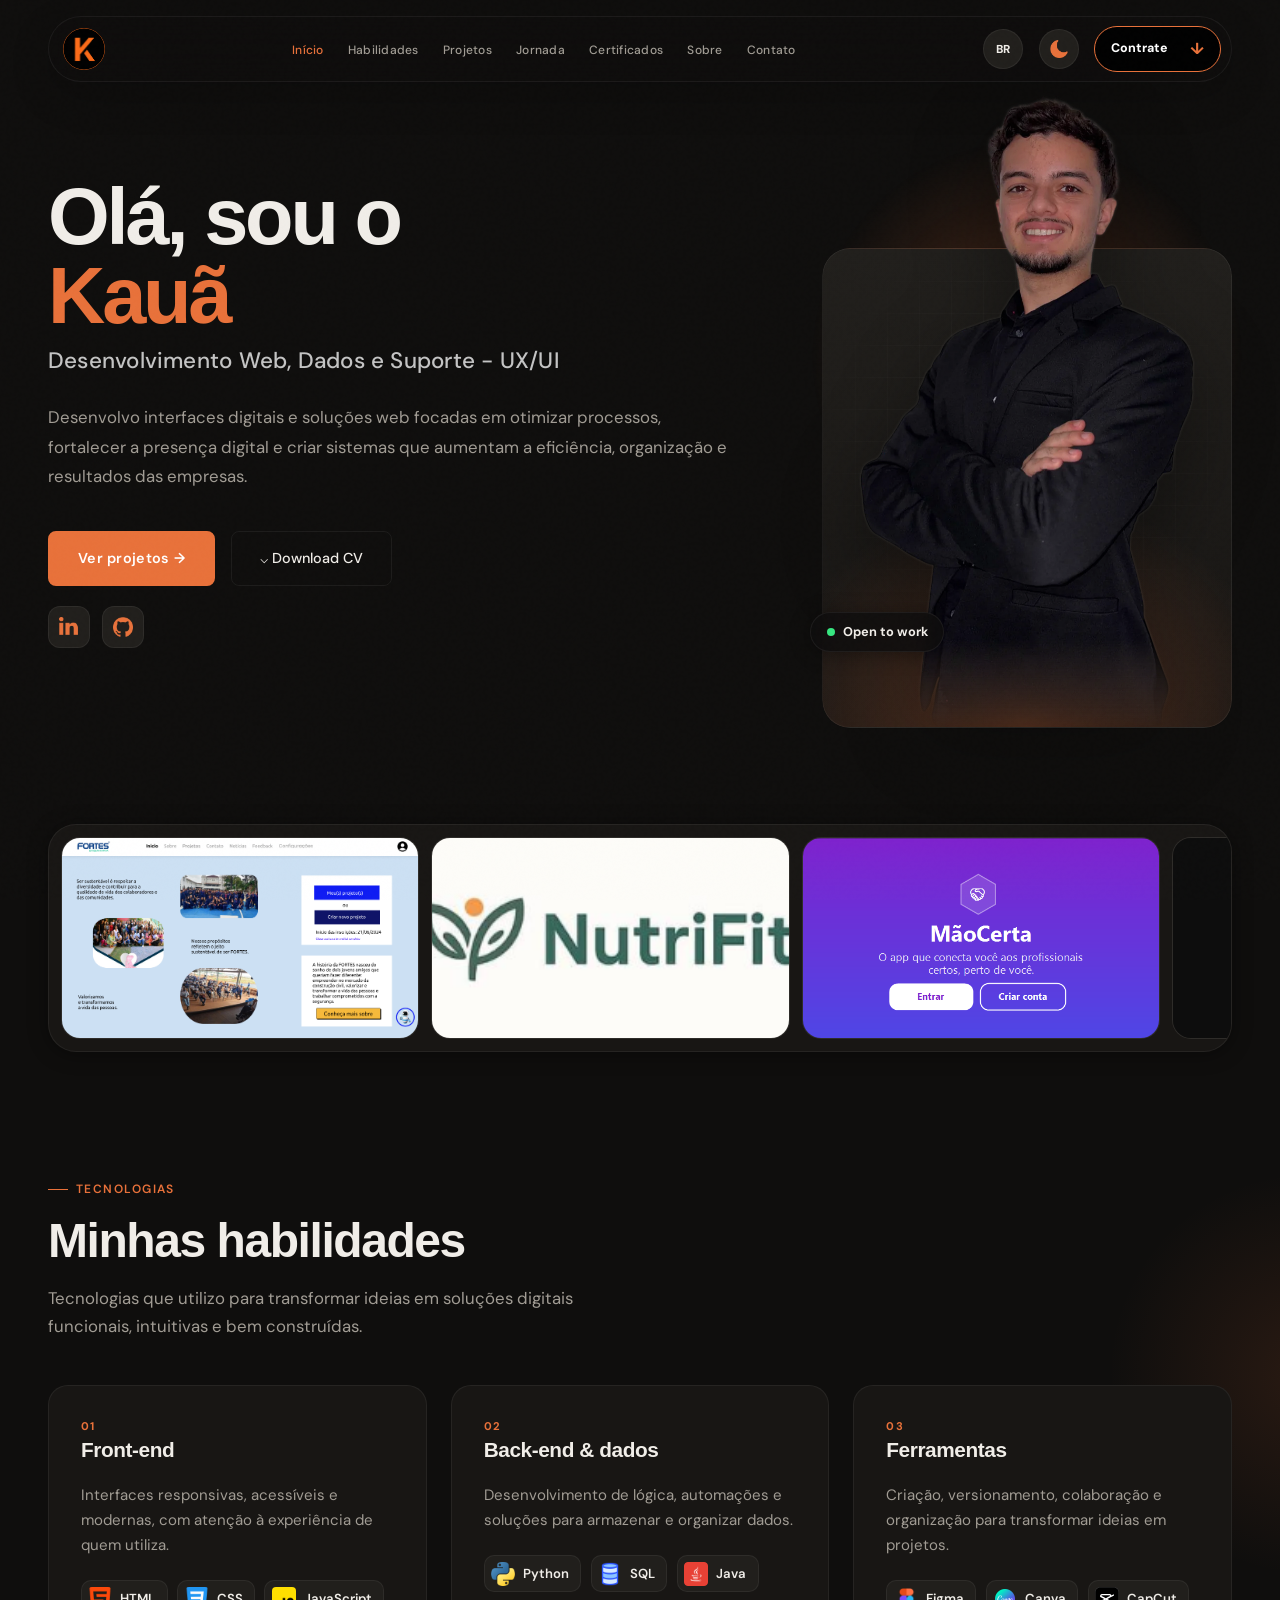
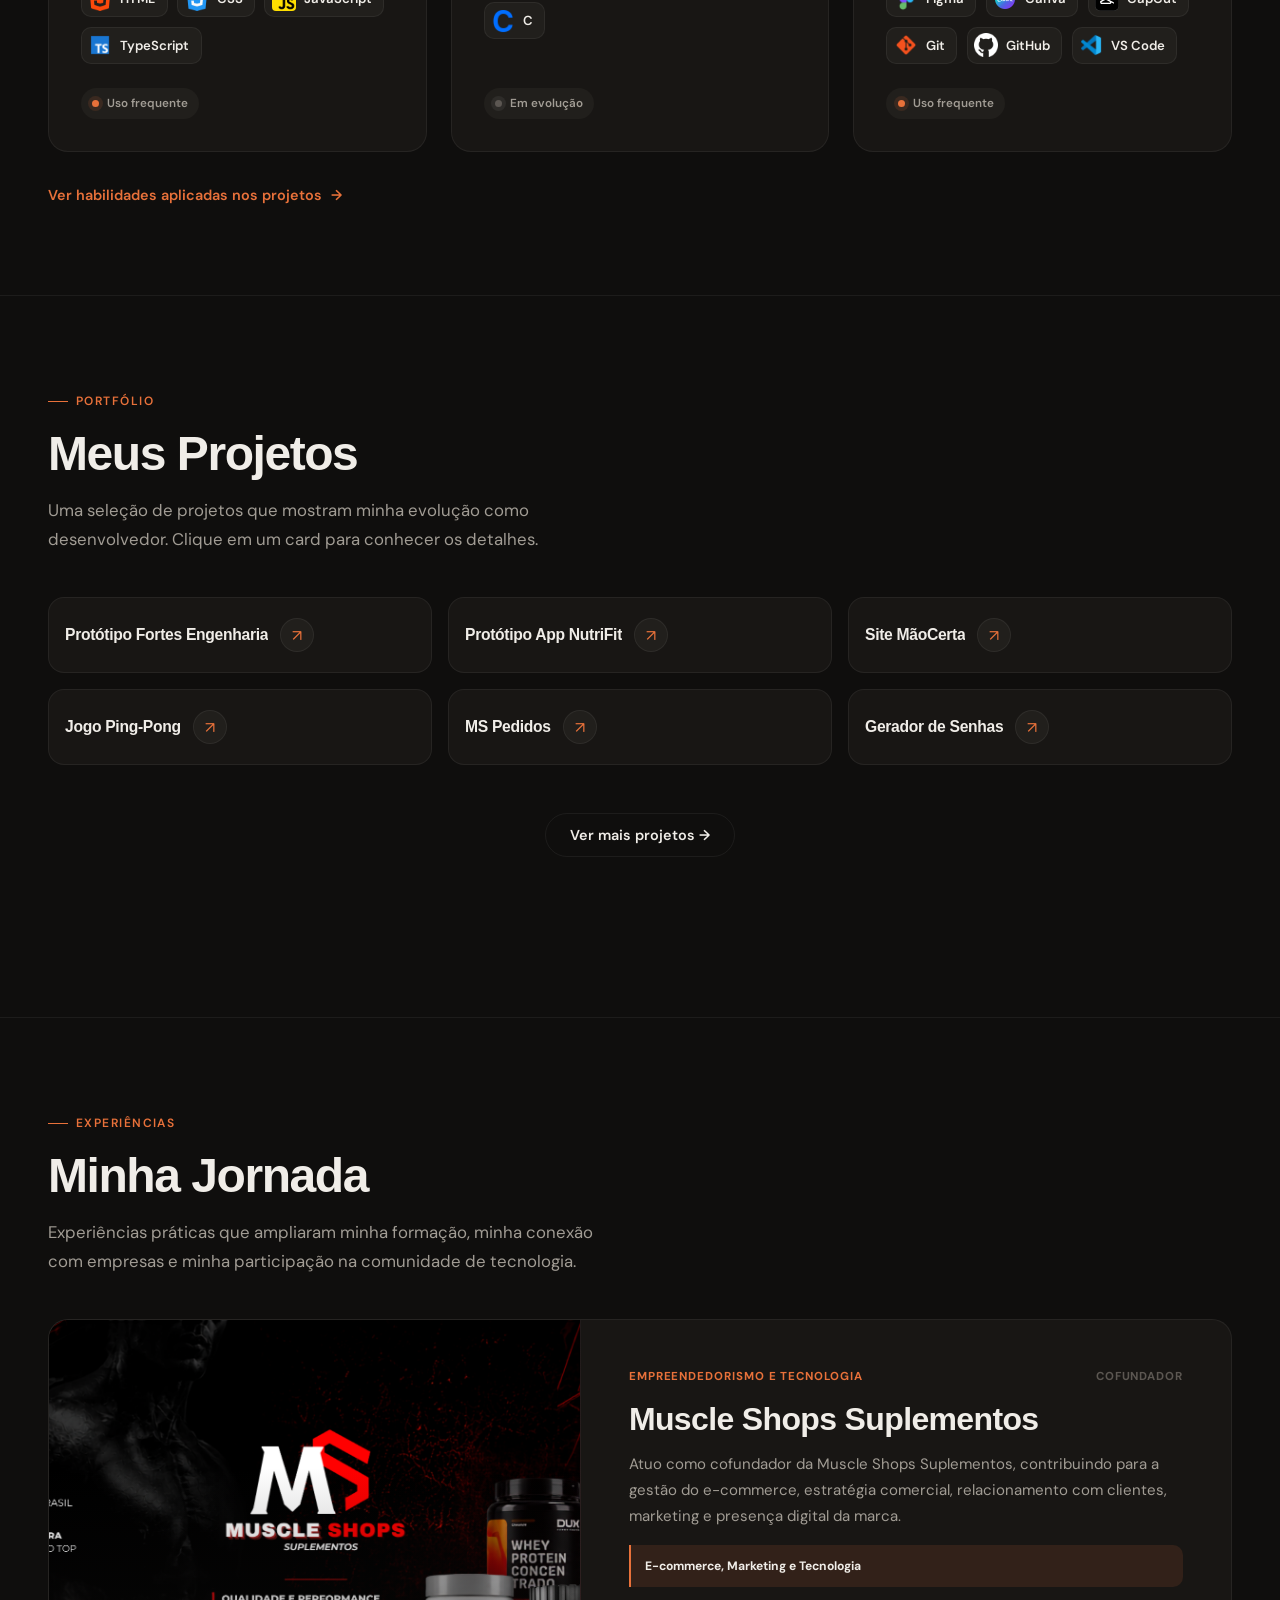
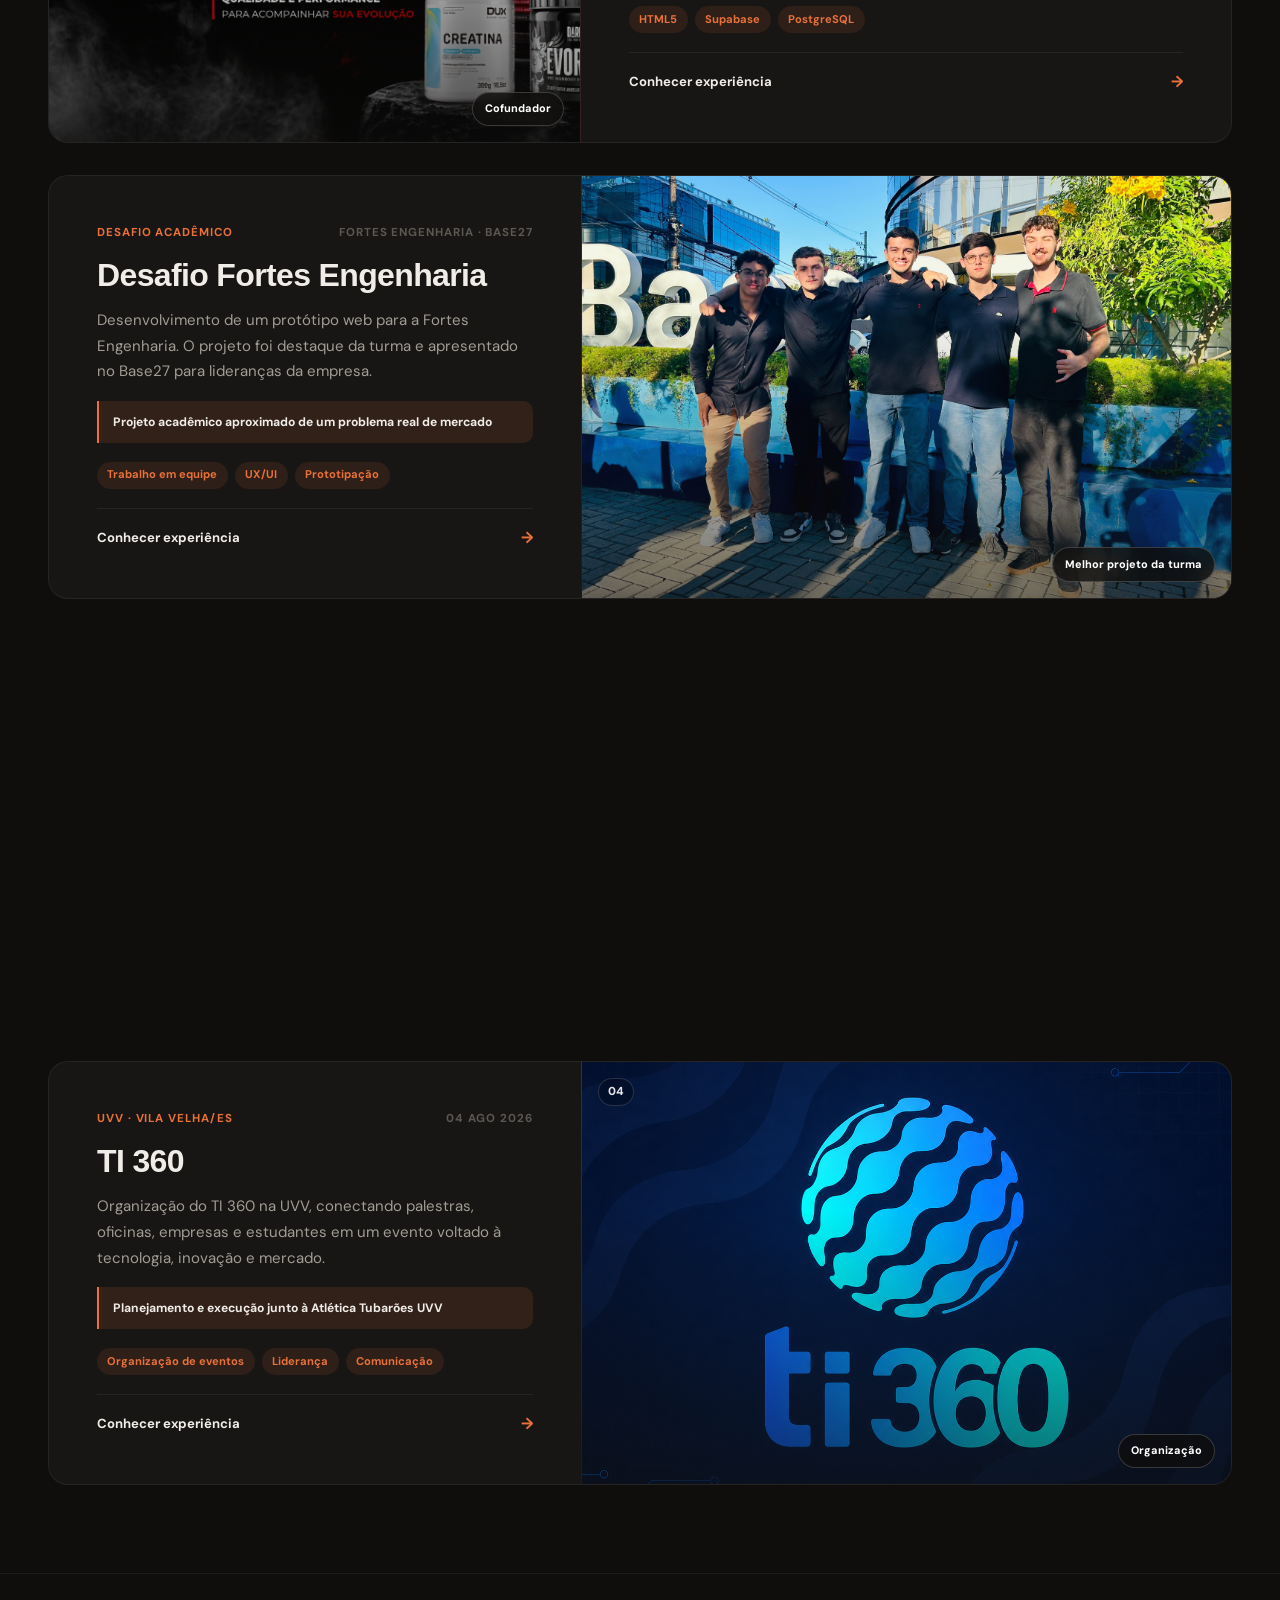
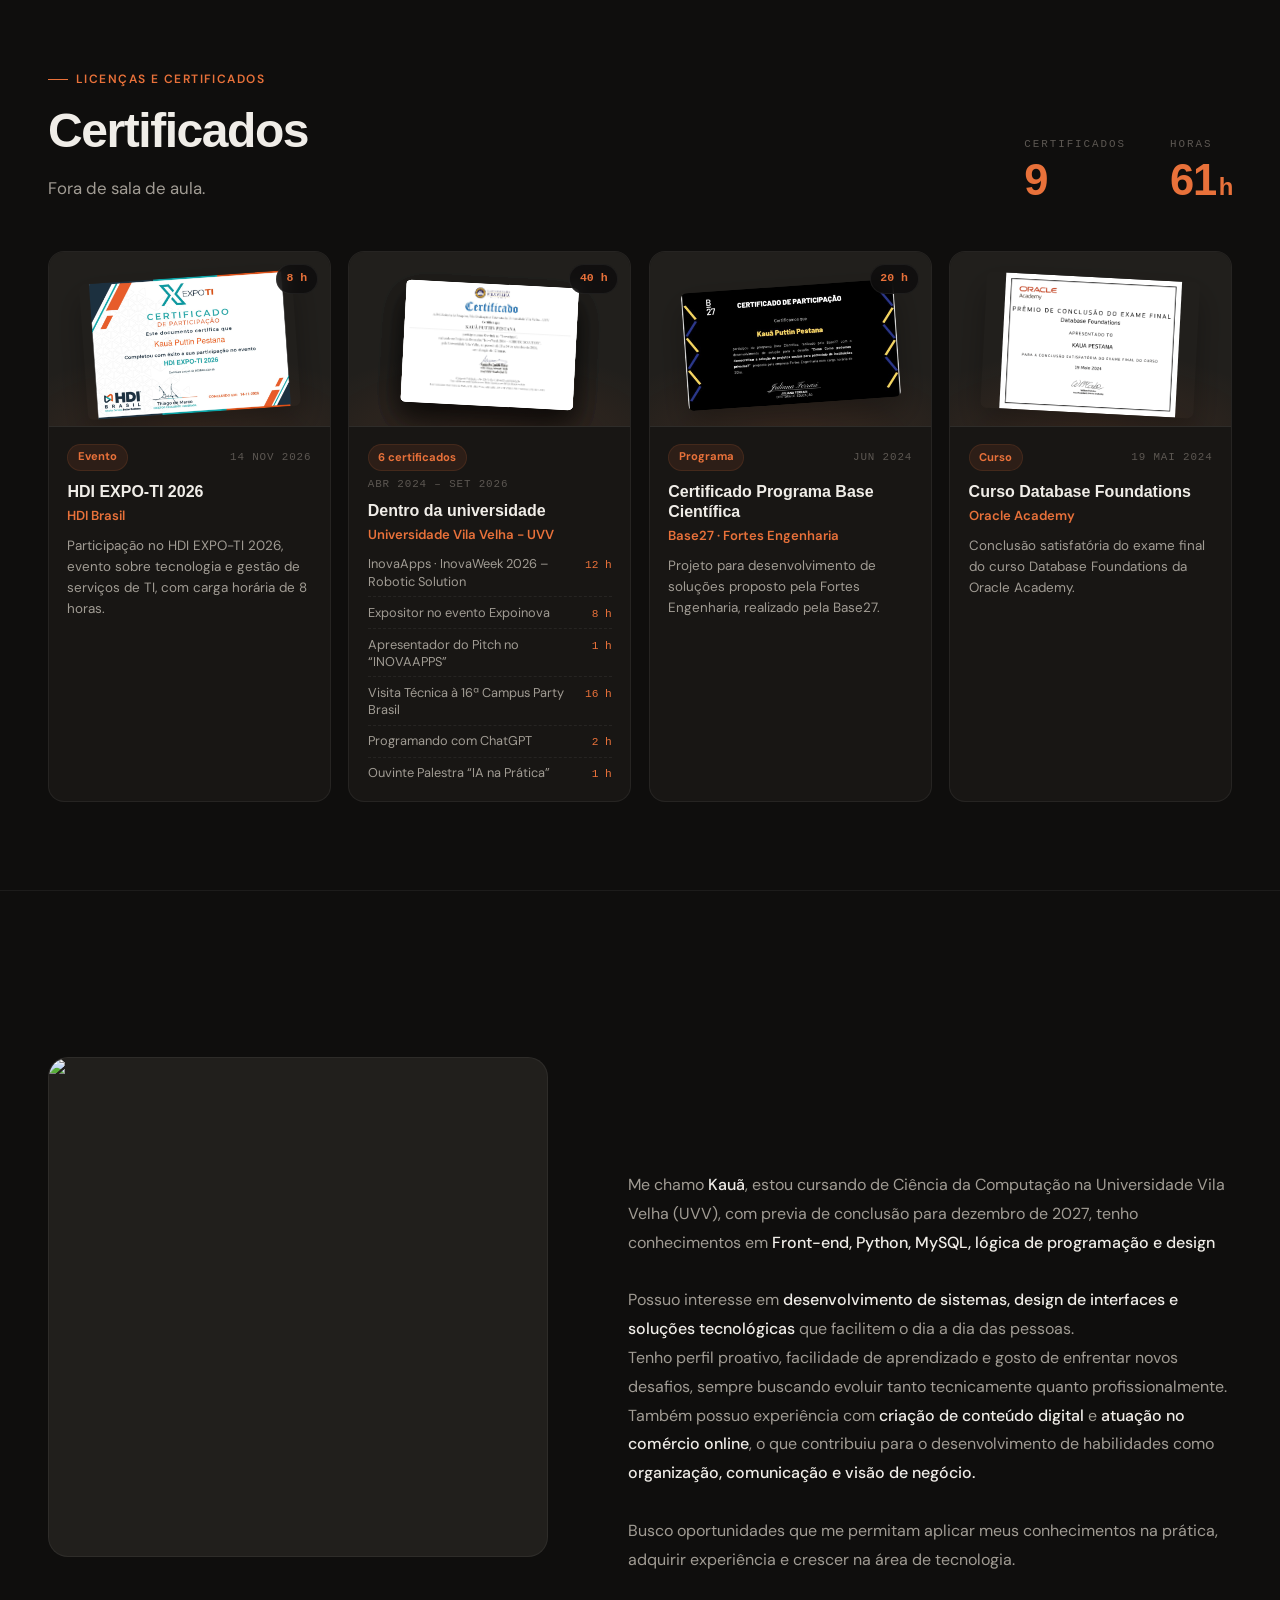
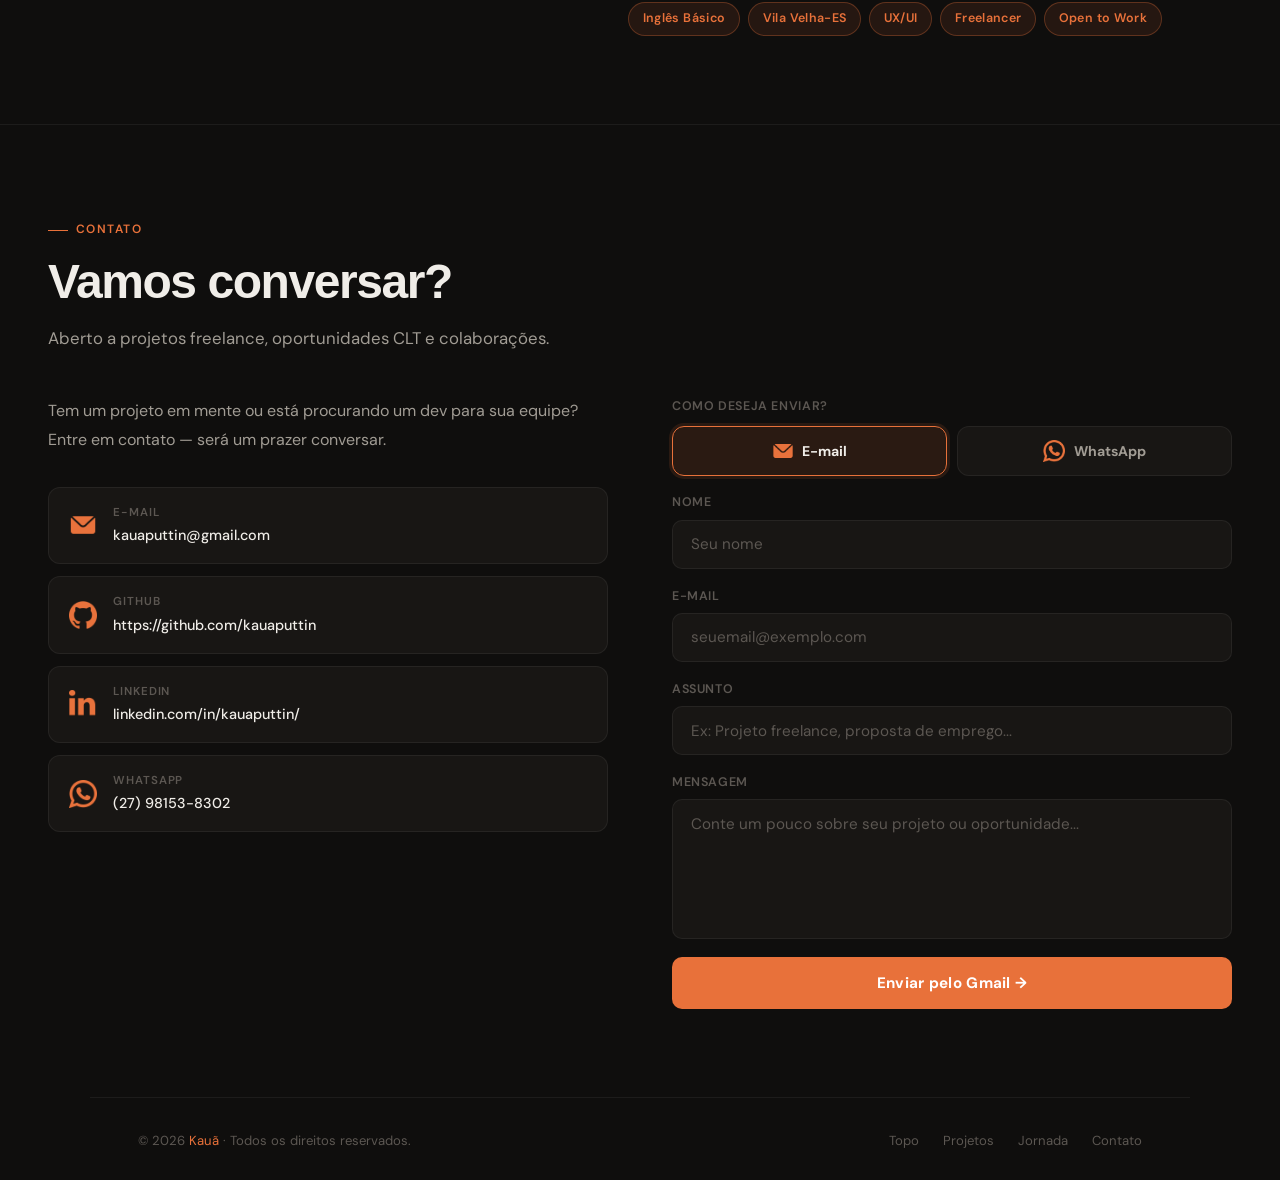
==== commit 169f1070: "feat: agrupa certificados da UVV em 'Dentro da universidade' - Seção renomeada para 'Certificados' c" ====
--- a/index.html
+++ b/index.html
@@ -594,9 +594,9 @@
     <div class="certificates-header">
       <div class="certificates-heading">
         <span class="section-label">Licenças e certificados</span>
-        <h2 class="section-title">Sempre estudando</h2>
+        <h2 class="section-title">Certificados</h2>
         <p class="section-subtitle">
-          Cursos, eventos e extensões que vão além da graduação em Ciência da Computação.
+          Fora de sala de aula.
         </p>
       </div>
 
@@ -629,71 +629,35 @@
           <p class="certificate-desc">Participação no HDI EXPO-TI 2026, evento sobre tecnologia e gestão de serviços de TI, com carga horária de 8 horas.</p>
         </div>
       </article>
-      <article class="certificate-card fade-up" style="--cert-index: 1" data-certificate-image="documentos/certificados/inovaweek2026.jpg" data-hours="12">
-        <div class="certificate-media">
-          <img src="documentos/certificados/inovaweek2026.jpg" alt="" class="certificate-thumb" loading="lazy" />
-          <span class="certificate-hours">12 h</span>
-          <button class="certificate-view-btn" type="button">Ver certificado</button>
+
+      <article class="certificate-card certificate-card-group fade-up" style="--cert-index: 1" data-certificate-image="documentos/certificados/inovaweek2026.jpg" data-hours="40" data-count="6">
+        <div class="certificate-media certificate-media-stack">
+          <img src="documentos/certificados/campusParty.jpg" alt="" class="certificate-thumb certificate-stack-item" style="--stack: 3" loading="lazy" />
+          <img src="documentos/certificados/apresentador.jpg" alt="" class="certificate-thumb certificate-stack-item" style="--stack: 2" loading="lazy" />
+          <img src="documentos/certificados/expositor.jpg" alt="" class="certificate-thumb certificate-stack-item" style="--stack: 1" loading="lazy" />
+          <img src="documentos/certificados/inovaweek2026.jpg" alt="" class="certificate-thumb certificate-stack-item" style="--stack: 0" loading="lazy" />
+          <span class="certificate-hours">40 h</span>
+          <button class="certificate-view-btn" type="button">Ver certificados</button>
         </div>
         <div class="certificate-content">
           <div class="certificate-meta">
-            <span class="certificate-type">Extensão</span>
-            <span class="certificate-date">21 a 24 set 2026</span>
-          </div>
-          <h3 class="certificate-title">InovaApps · InovaWeek 2026 – Robotic Solution</h3>
+            <span class="certificate-type">6 certificados</span>
+            <span class="certificate-date">abr 2024 – set 2026</span>
+          </div>
+          <h3 class="certificate-title">Dentro da universidade</h3>
           <p class="certificate-issuer">Universidade Vila Velha - UVV</p>
-          <p class="certificate-desc">Ouvinte no InovaApps, realizado no projeto de extensão InovaWeek 2026 – Robotic Solution, na UVV.</p>
+          <ul class="certificate-desc certificate-group-list">
+            <li data-certificate-item="documentos/certificados/inovaweek2026.jpg"><span>InovaApps · InovaWeek 2026 – Robotic Solution</span><small>12 h</small></li>
+            <li data-certificate-item="documentos/certificados/expositor.jpg"><span>Expositor no evento Expoinova</span><small>8 h</small></li>
+            <li data-certificate-item="documentos/certificados/apresentador.jpg"><span>Apresentador do Pitch no “INOVAAPPS”</span><small>1 h</small></li>
+            <li data-certificate-item="documentos/certificados/campusParty.jpg"><span>Visita Técnica à 16ª Campus Party Brasil</span><small>16 h</small></li>
+            <li data-certificate-item="documentos/certificados/chatGpt.jpg"><span>Programando com ChatGPT</span><small>2 h</small></li>
+            <li data-certificate-item="documentos/certificados/iaNaPratica.jpg"><span>Ouvinte Palestra “IA na Prática”</span><small>1 h</small></li>
+          </ul>
         </div>
       </article>
-      <article class="certificate-card fade-up" style="--cert-index: 2" data-certificate-image="documentos/certificados/expositor.jpg" data-hours="8">
-        <div class="certificate-media">
-          <img src="documentos/certificados/expositor.jpg" alt="" class="certificate-thumb" loading="lazy" />
-          <span class="certificate-hours">8 h</span>
-          <button class="certificate-view-btn" type="button">Ver certificado</button>
-        </div>
-        <div class="certificate-content">
-          <div class="certificate-meta">
-            <span class="certificate-type">Exposição</span>
-            <span class="certificate-date">16 a 18 set 2025</span>
-          </div>
-          <h3 class="certificate-title">Expositor no evento Expoinova</h3>
-          <p class="certificate-issuer">Universidade Vila Velha - UVV</p>
-          <p class="certificate-desc">Participação como expositor apresentando o projeto AI Facilites: For Best Generation durante a Inovaweek 2025.</p>
-        </div>
-      </article>
-      <article class="certificate-card fade-up" style="--cert-index: 3" data-certificate-image="documentos/certificados/apresentador.jpg" data-hours="1">
-        <div class="certificate-media">
-          <img src="documentos/certificados/apresentador.jpg" alt="" class="certificate-thumb" loading="lazy" />
-          <span class="certificate-hours">1 h</span>
-          <button class="certificate-view-btn" type="button">Ver certificado</button>
-        </div>
-        <div class="certificate-content">
-          <div class="certificate-meta">
-            <span class="certificate-type">Pitch</span>
-            <span class="certificate-date">16 a 18 set 2025</span>
-          </div>
-          <h3 class="certificate-title">Apresentador do Pitch no “INOVAAPPS”</h3>
-          <p class="certificate-issuer">Universidade Vila Velha - UVV</p>
-          <p class="certificate-desc">Apresentação do projeto AI Facilites: For Best Generation durante a Inovaweek 2025.</p>
-        </div>
-      </article>
-      <article class="certificate-card fade-up" style="--cert-index: 0" data-certificate-image="documentos/certificados/campusParty.jpg" data-hours="16">
-        <div class="certificate-media">
-          <img src="documentos/certificados/campusParty.jpg" alt="" class="certificate-thumb" loading="lazy" />
-          <span class="certificate-hours">16 h</span>
-          <button class="certificate-view-btn" type="button">Ver certificado</button>
-        </div>
-        <div class="certificate-content">
-          <div class="certificate-meta">
-            <span class="certificate-type">Visita técnica</span>
-            <span class="certificate-date">12 e 13 jul 2024</span>
-          </div>
-          <h3 class="certificate-title">Visita Técnica à 16ª Campus Party Brasil</h3>
-          <p class="certificate-issuer">Universidade Vila Velha - UVV</p>
-          <p class="certificate-desc">Vivência técnica em evento de tecnologia em São Paulo, promovida pela UVV, sobre inovação, comunidades digitais e experiências práticas.</p>
-        </div>
-      </article>
-      <article class="certificate-card fade-up" style="--cert-index: 1" data-certificate-image="documentos/certificados/base27.jpg" data-hours="20">
+
+      <article class="certificate-card fade-up" style="--cert-index: 2" data-certificate-image="documentos/certificados/base27.jpg" data-hours="20">
         <div class="certificate-media">
           <img src="documentos/certificados/base27.jpg" alt="" class="certificate-thumb" loading="lazy" />
           <span class="certificate-hours">20 h</span>
@@ -709,7 +673,8 @@
           <p class="certificate-desc">Projeto para desenvolvimento de soluções proposto pela Fortes Engenharia, realizado pela Base27.</p>
         </div>
       </article>
-      <article class="certificate-card fade-up" style="--cert-index: 2" data-certificate-image="documentos/certificados/oracle.png">
+
+      <article class="certificate-card fade-up" style="--cert-index: 3" data-certificate-image="documentos/certificados/oracle.png">
         <div class="certificate-media">
           <img src="documentos/certificados/oracle.png" alt="" class="certificate-thumb" loading="lazy" />
           <button class="certificate-view-btn" type="button">Ver certificado</button>
@@ -722,38 +687,6 @@
           <h3 class="certificate-title">Curso Database Foundations</h3>
           <p class="certificate-issuer">Oracle Academy</p>
           <p class="certificate-desc">Conclusão satisfatória do exame final do curso Database Foundations da Oracle Academy.</p>
-        </div>
-      </article>
-      <article class="certificate-card fade-up" style="--cert-index: 3" data-certificate-image="documentos/certificados/chatGpt.jpg" data-hours="2">
-        <div class="certificate-media">
-          <img src="documentos/certificados/chatGpt.jpg" alt="" class="certificate-thumb" loading="lazy" />
-          <span class="certificate-hours">2 h</span>
-          <button class="certificate-view-btn" type="button">Ver certificado</button>
-        </div>
-        <div class="certificate-content">
-          <div class="certificate-meta">
-            <span class="certificate-type">Oficina</span>
-            <span class="certificate-date">23 abr 2024</span>
-          </div>
-          <h3 class="certificate-title">Programando com ChatGPT</h3>
-          <p class="certificate-issuer">Universidade Vila Velha - UVV</p>
-          <p class="certificate-desc">Participação em atividade sobre programação com ChatGPT e aplicações práticas de IA no desenvolvimento.</p>
-        </div>
-      </article>
-      <article class="certificate-card fade-up" style="--cert-index: 0" data-certificate-image="documentos/certificados/iaNaPratica.jpg" data-hours="1">
-        <div class="certificate-media">
-          <img src="documentos/certificados/iaNaPratica.jpg" alt="" class="certificate-thumb" loading="lazy" />
-          <span class="certificate-hours">1 h</span>
-          <button class="certificate-view-btn" type="button">Ver certificado</button>
-        </div>
-        <div class="certificate-content">
-          <div class="certificate-meta">
-            <span class="certificate-type">Palestra</span>
-            <span class="certificate-date">24 abr 2024</span>
-          </div>
-          <h3 class="certificate-title">Ouvinte Palestra “IA na Prática”</h3>
-          <p class="certificate-issuer">Universidade Vila Velha - UVV</p>
-          <p class="certificate-desc">Participação em palestra sobre uso prático de inteligência artificial no contexto acadêmico e profissional.</p>
         </div>
       </article>
     </div>
@@ -947,6 +880,14 @@
       <div class="certificate-detail-body">
         <img class="certificate-detail-image" id="certificateDetailImage" src="" alt="" />
       </div>
+      <div class="certificate-detail-nav" id="certificateDetailNav" hidden>
+        <button class="certificate-detail-arrow" id="certificateDetailPrev" type="button" aria-label="Certificado anterior">&lsaquo;</button>
+        <div class="certificate-detail-caption">
+          <strong id="certificateDetailCaption"></strong>
+          <span id="certificateDetailCounter"></span>
+        </div>
+        <button class="certificate-detail-arrow" id="certificateDetailNext" type="button" aria-label="Próximo certificado">&rsaquo;</button>
+      </div>
     </article>
   </div>
 
--- a/style.css
+++ b/style.css
@@ -3821,7 +3821,6 @@
   transition: opacity 0.3s ease, transform 0.35s cubic-bezier(0.22, 1, 0.36, 1), box-shadow 0.2s ease;
 }
 
-#certificates .certificate-view-btn::after { content: '↗'; }
 
 #certificates .certificate-card:hover .certificate-view-btn,
 #certificates .certificate-view-btn:focus-visible {
@@ -4296,3 +4295,115 @@
 @media (min-width: 1000px) and (max-width: 1100px) {
   .skills-grid { grid-template-columns: repeat(3, minmax(0, 1fr)); gap: 1rem; }
 }
+
+
+/* ============================================
+   CERTIFICADOS — grupo UVV (pilha) + galeria no modal
+============================================ */
+#certificates .certificates-grid {
+  grid-template-columns: repeat(auto-fill, minmax(min(100%, 250px), 1fr));
+}
+
+#certificates .certificate-media-stack .certificate-stack-item {
+  position: absolute;
+  width: 62%;
+  max-height: 70%;
+  transform:
+    translate(calc((var(--stack) - 1.5) * 9%), calc(var(--stack) * -3% + 6%))
+    rotate(calc((var(--stack) - 1.5) * 5deg));
+  transition: transform 0.55s cubic-bezier(0.22, 1, 0.36, 1), box-shadow 0.4s ease, filter 0.4s ease;
+}
+
+#certificates .certificate-card-group:hover .certificate-stack-item {
+  transform:
+    translate(calc((var(--stack) - 1.5) * 13%), calc(var(--stack) * -2% + 2%))
+    rotate(calc((var(--stack) - 1.5) * 9deg))
+    scale(1.02);
+}
+
+#certificates .certificate-card-group .certificate-thumb,
+#certificates .certificate-card-group:nth-child(even) .certificate-thumb { filter: saturate(0.92); }
+
+#certificates .certificate-group-list {
+  list-style: none;
+  padding: 0;
+  display: grid;
+  gap: 0.4rem;
+}
+
+#certificates .certificate-group-list li {
+  display: flex;
+  align-items: baseline;
+  justify-content: space-between;
+  gap: 0.75rem;
+  padding-bottom: 0.4rem;
+  border-bottom: 1px dashed var(--border);
+  font-size: 0.8rem;
+  line-height: 1.35;
+  color: var(--text-secondary);
+}
+
+#certificates .certificate-group-list li:last-child { border-bottom: 0; padding-bottom: 0; }
+
+#certificates .certificate-group-list small {
+  flex: 0 0 auto;
+  font-family: ui-monospace, 'SFMono-Regular', Consolas, monospace;
+  font-size: 0.7rem;
+  color: var(--accent);
+}
+
+.certificate-detail-nav {
+  display: flex;
+  align-items: center;
+  justify-content: space-between;
+  gap: 1rem;
+  padding: 0.85rem 1rem;
+  border-top: 1px solid var(--border);
+  background: var(--bg-card);
+}
+
+.certificate-detail-nav[hidden] { display: none; }
+
+.certificate-detail-caption {
+  min-width: 0;
+  display: grid;
+  gap: 0.15rem;
+  text-align: center;
+}
+
+.certificate-detail-caption strong {
+  font-size: 0.9rem;
+  color: var(--text-primary);
+}
+
+.certificate-detail-caption span {
+  font-family: ui-monospace, 'SFMono-Regular', Consolas, monospace;
+  font-size: 0.72rem;
+  color: var(--text-muted);
+}
+
+.certificate-detail-arrow {
+  width: 40px;
+  height: 40px;
+  flex: 0 0 40px;
+  display: grid;
+  place-items: center;
+  border: 1px solid var(--border);
+  border-radius: 50%;
+  background: var(--surface);
+  color: var(--text-primary);
+  font-size: 1.5rem;
+  line-height: 1;
+  cursor: pointer;
+  transition: border-color 0.2s ease, color 0.2s ease;
+}
+
+.certificate-detail-arrow:hover { border-color: var(--accent); color: var(--accent); }
+
+.certificate-detail-modal.is-gallery .certificate-detail-image {
+  max-height: calc(92dvh - 170px);
+}
+
+@media (prefers-reduced-motion: reduce) {
+  #certificates .certificate-stack-item { transition: none; }
+}
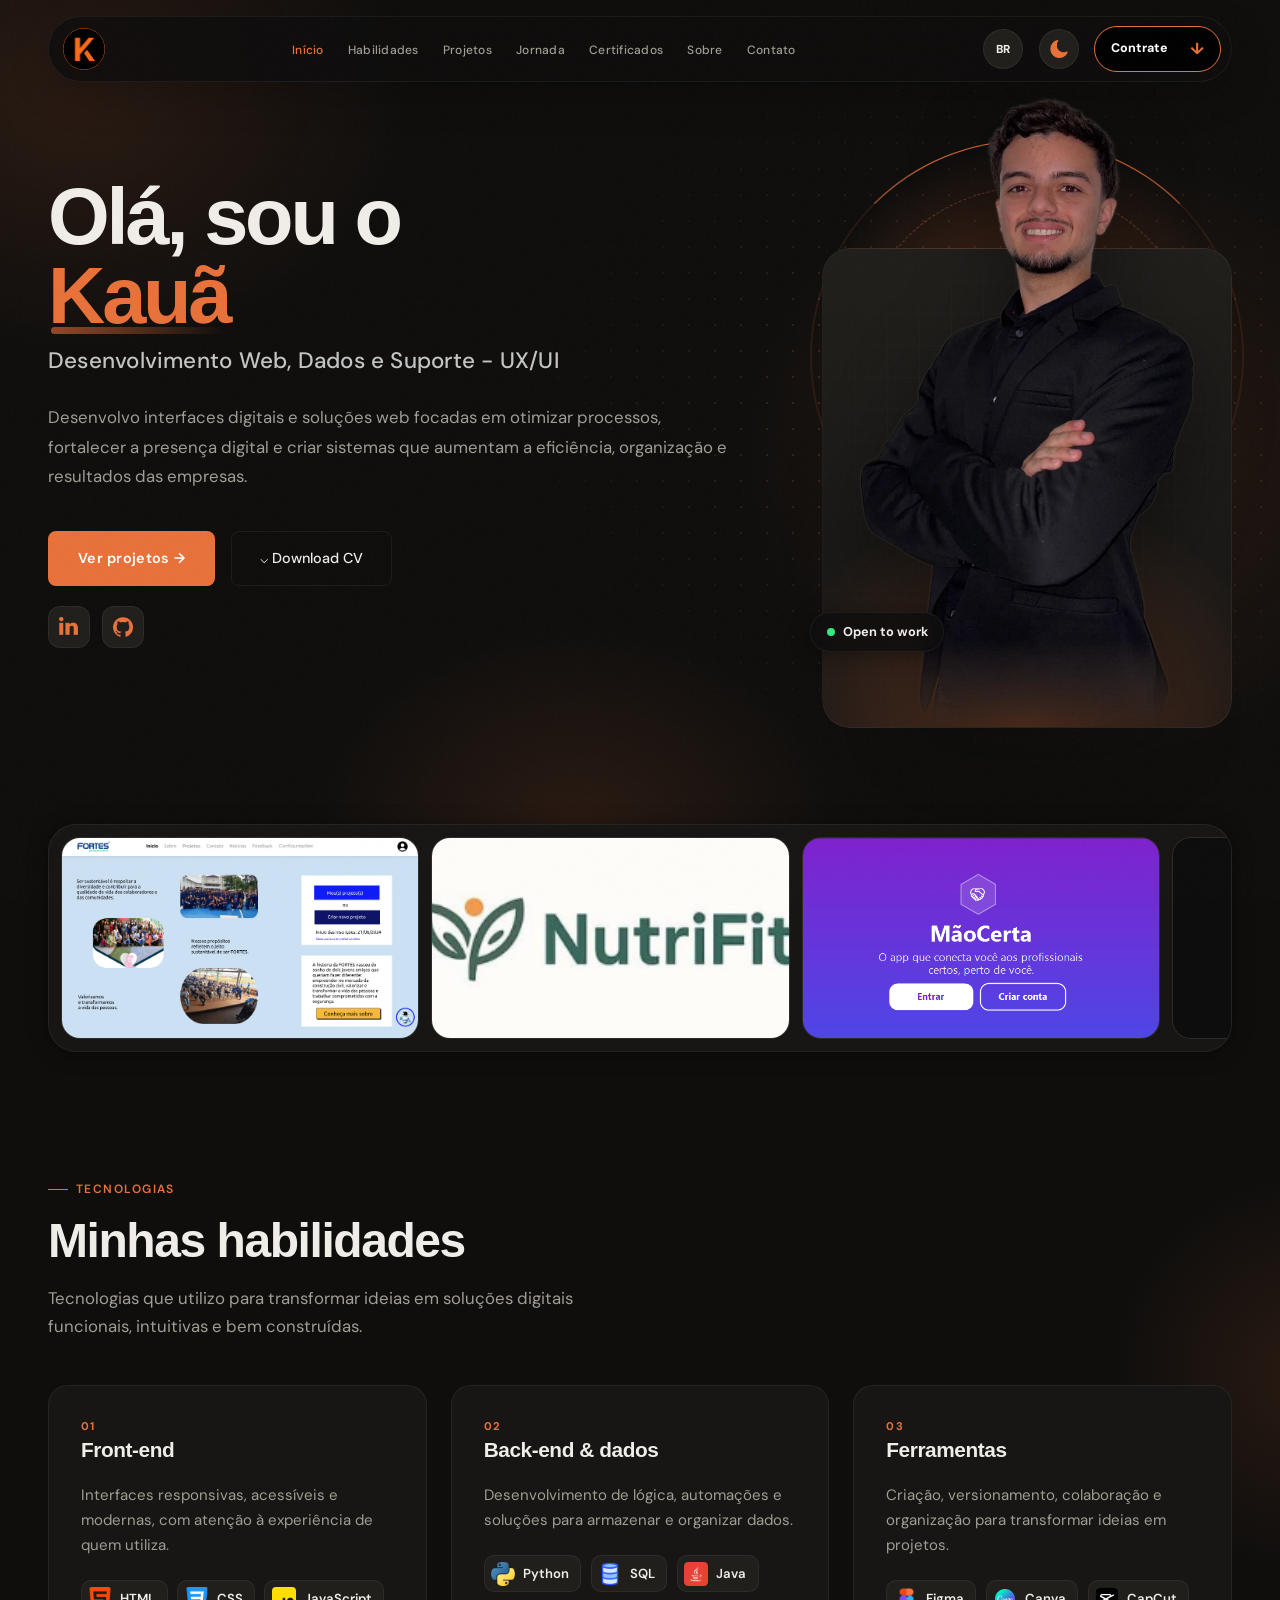
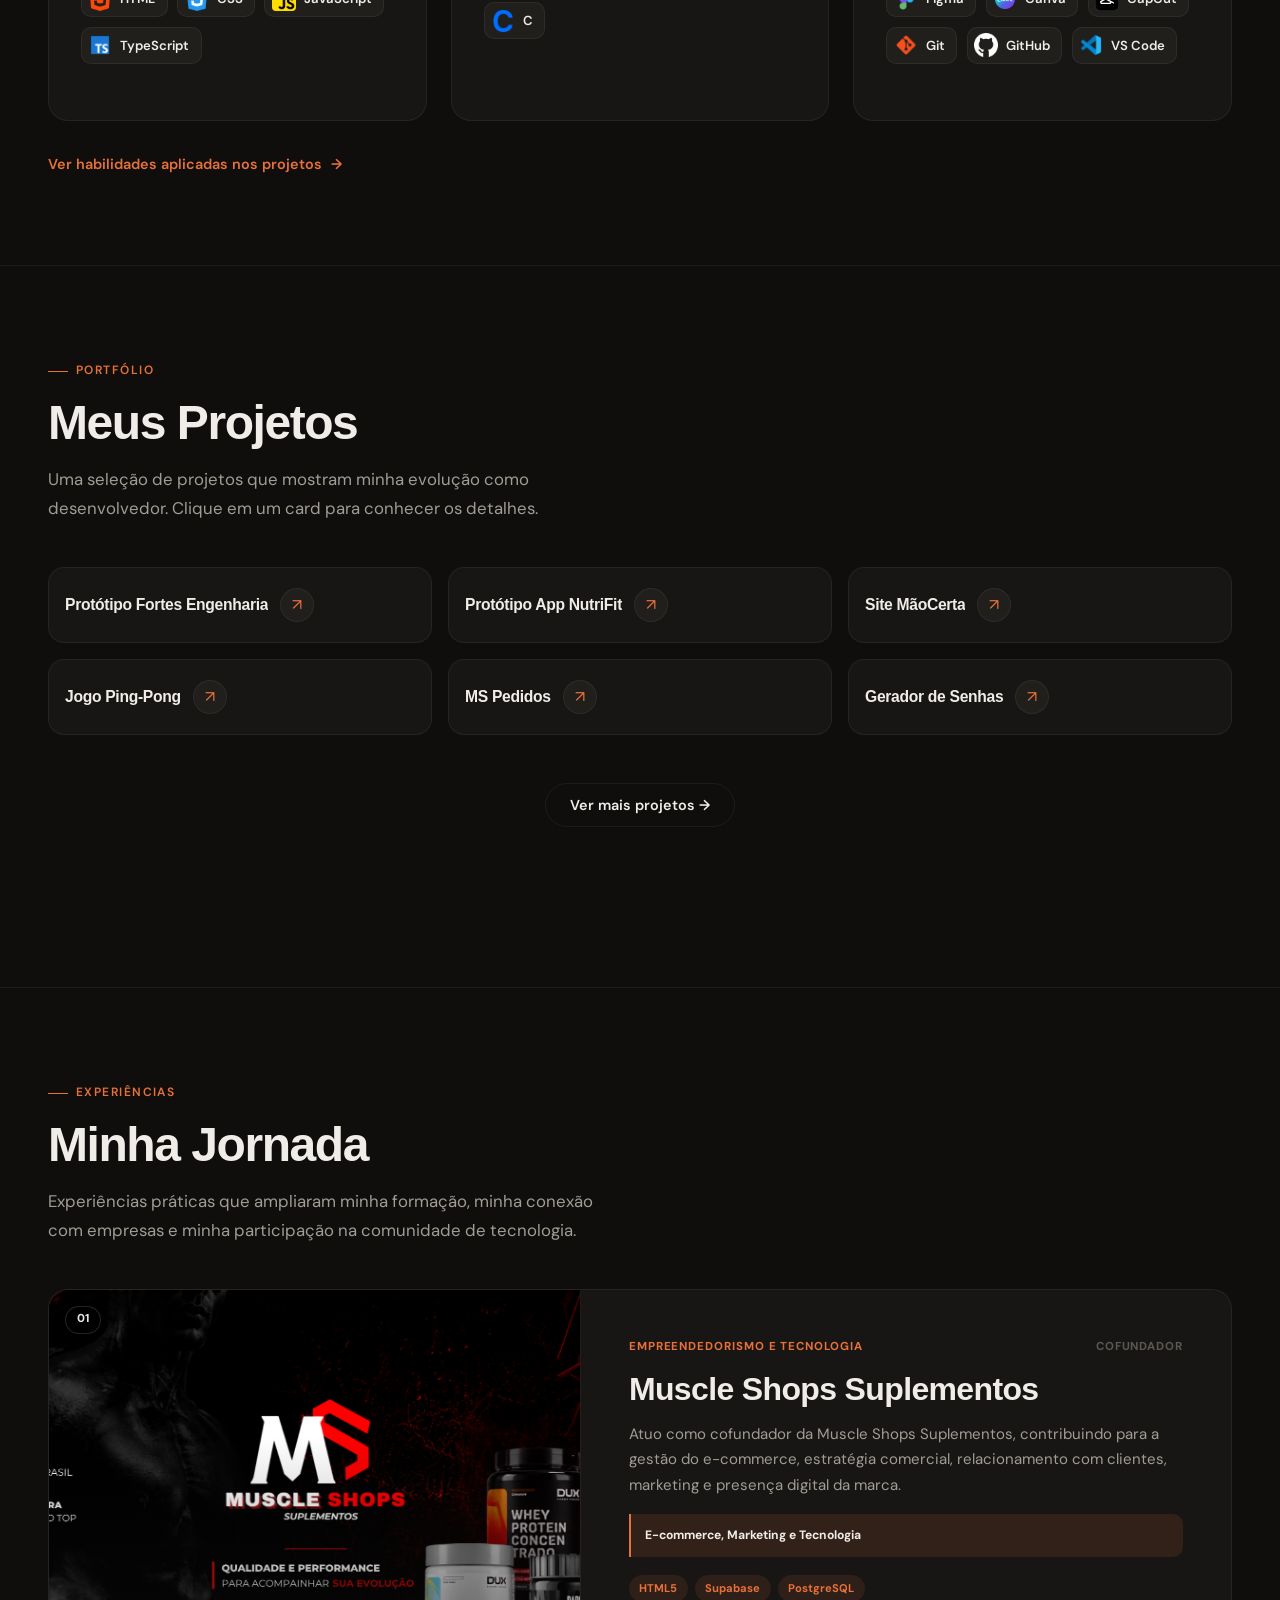
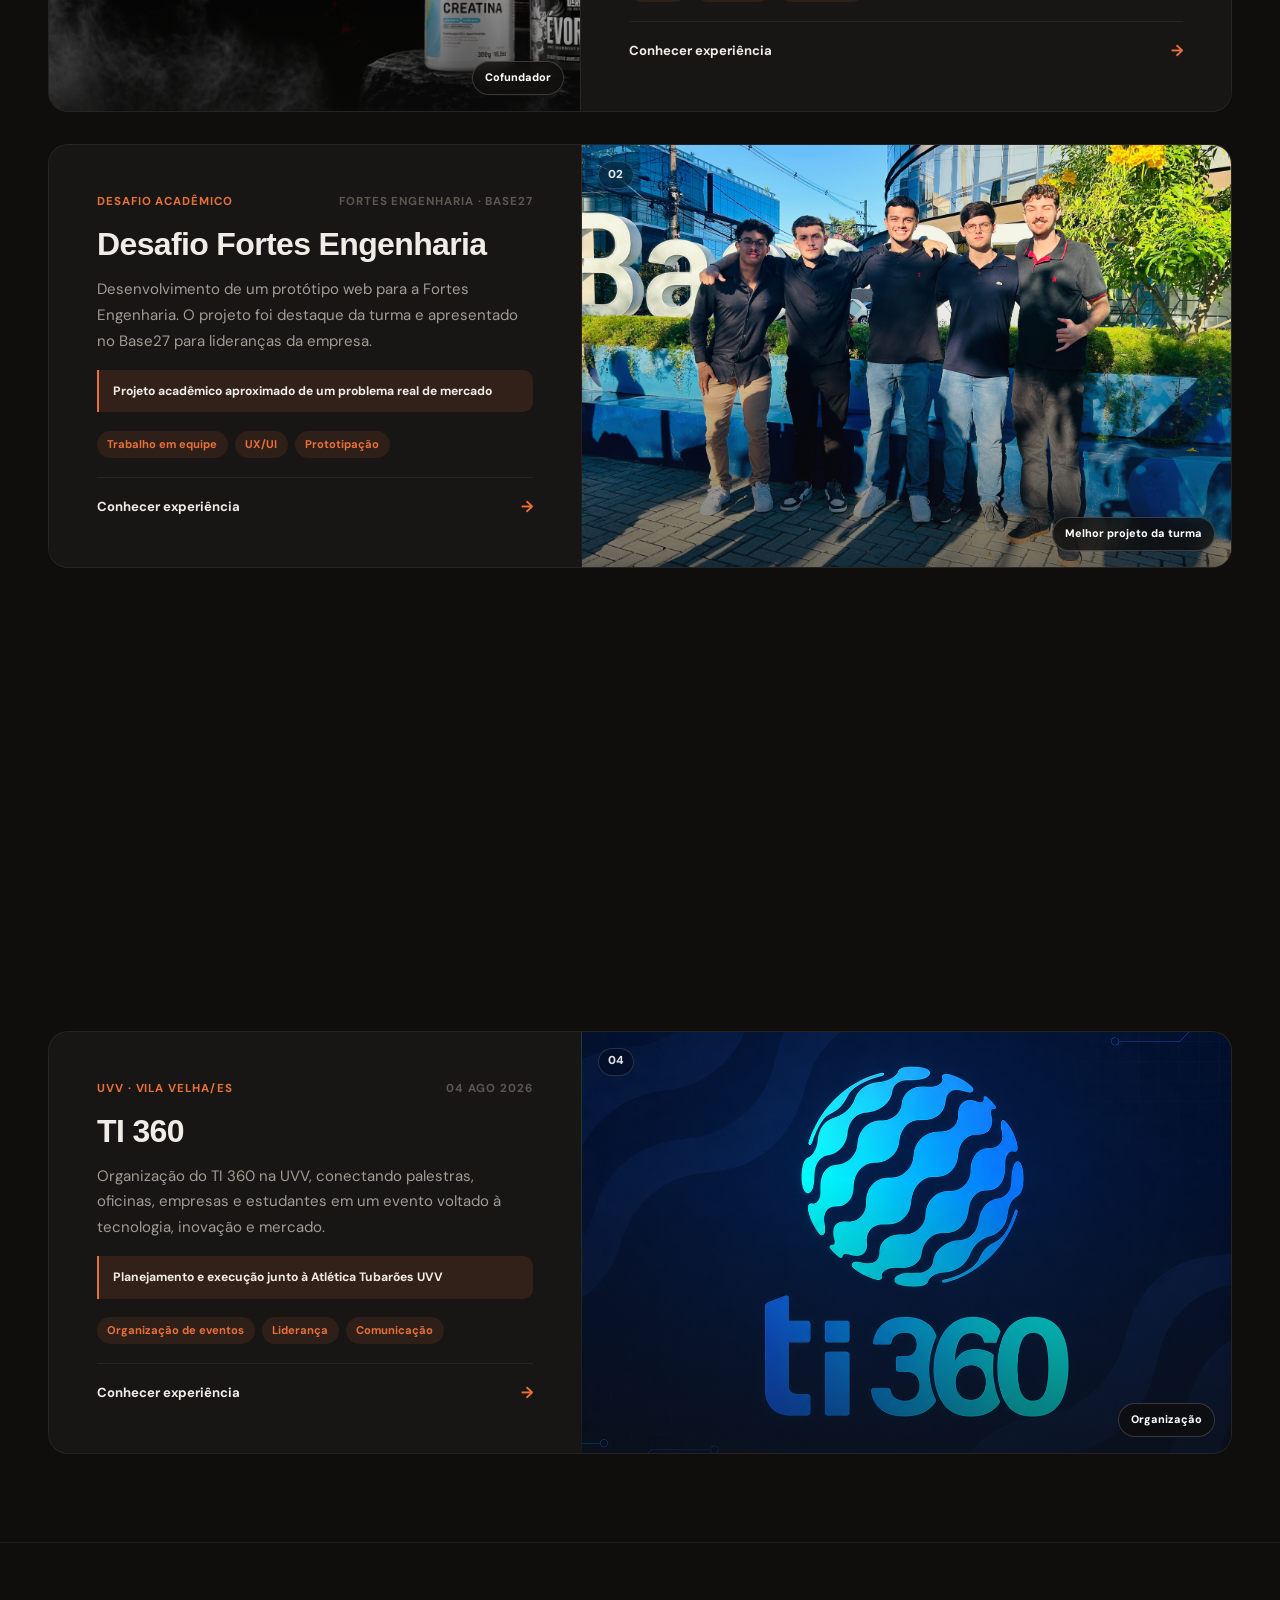
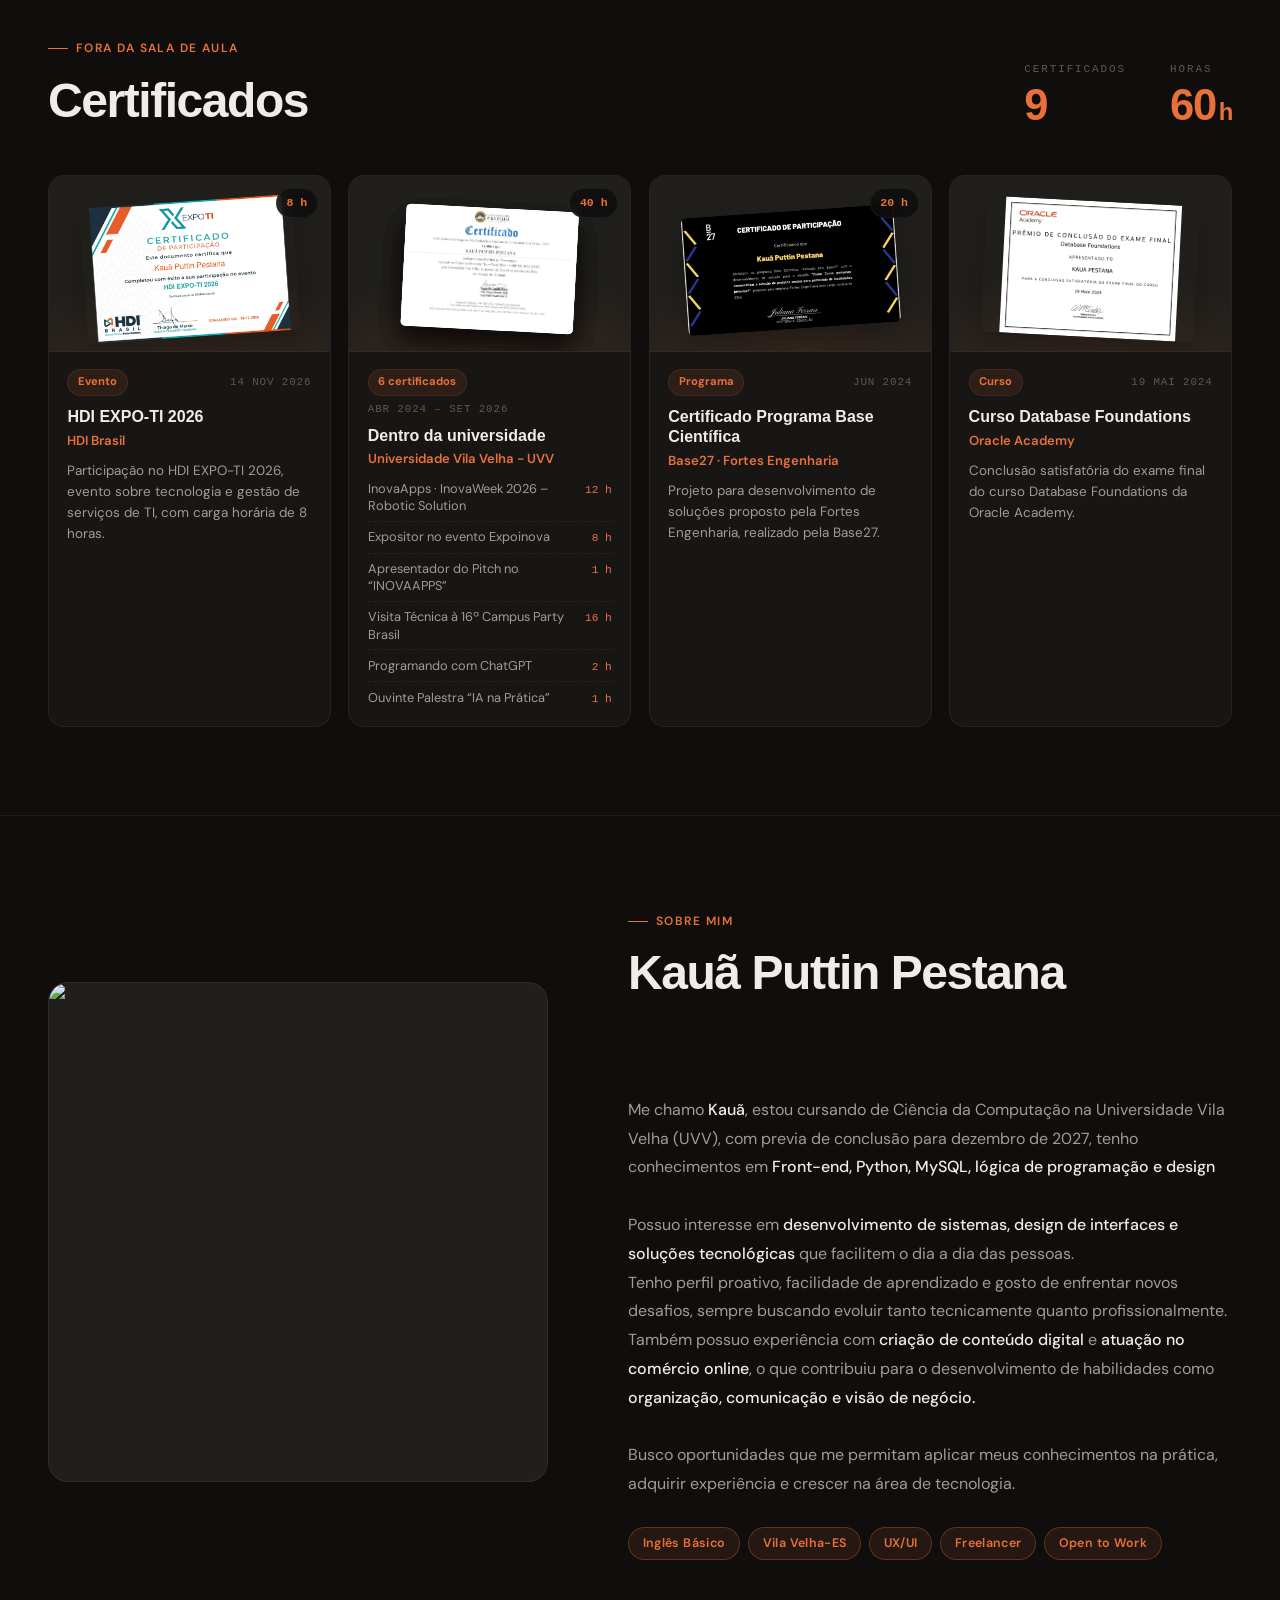
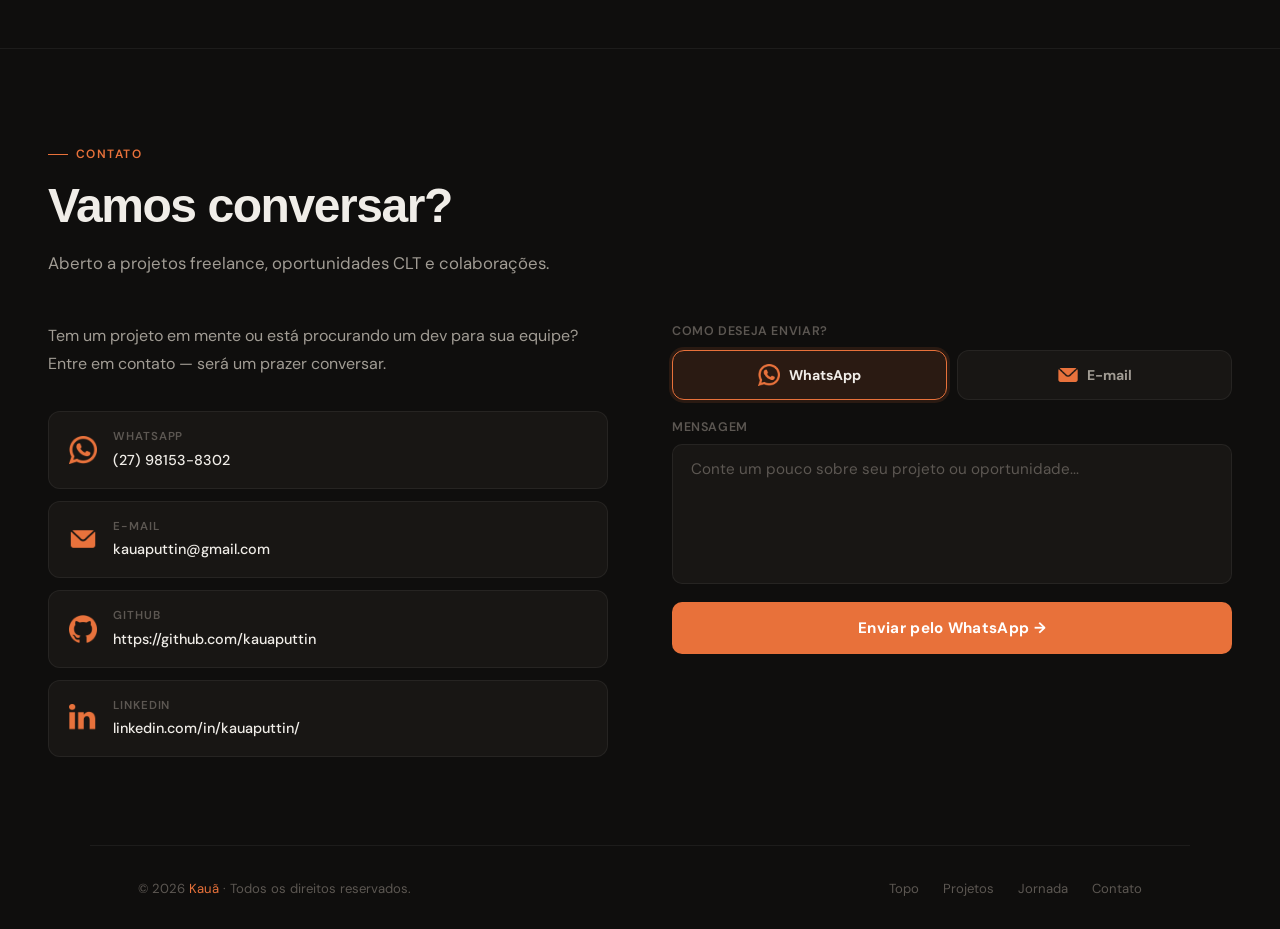
==== commit 90800357: "feat: ajustes de conteúdo e detalhes visuais - Certificados: título laranja 'Fora da sala de aula' e" ====
--- a/index.html
+++ b/index.html
@@ -199,7 +199,6 @@
           <li><img src="imagens/icones-tecnologia/js.png" alt="" class="tech-icon" width="24" height="24" decoding="async" />JavaScript</li>
           <li><img src="imagens/icones-tecnologia/icons8-texto-datilografado-100.png" alt="" class="tech-icon" width="24" height="24" decoding="async" />TypeScript</li>
         </ul>
-        <span class="skill-status skill-status-frequent"><span aria-hidden="true"></span>Uso frequente</span>
       </article>
 
       <article class="skill-category fade-up">
@@ -216,7 +215,6 @@
           <li><img src="imagens/icones-tecnologia/java.png" alt="" class="tech-icon" width="24" height="24" decoding="async" />Java</li>
           <li><img src="imagens/icones-tecnologia/icons8-c-50.png" alt="" class="tech-icon" width="24" height="24" decoding="async" />C</li>
         </ul>
-        <span class="skill-status skill-status-learning"><span aria-hidden="true"></span>Em evolução</span>
       </article>
 
       <article class="skill-category fade-up">
@@ -235,7 +233,6 @@
           <li><img src="imagens/icones-tecnologia/github.png" alt="" class="tech-icon tech-icon-monochrome" width="24" height="24" decoding="async" />GitHub</li>
           <li><img src="imagens/icones-tecnologia/icons8-visual-studio-code-2019-100.png" alt="" class="tech-icon" width="24" height="24" decoding="async" />VS Code</li>
         </ul>
-        <span class="skill-status skill-status-frequent"><span aria-hidden="true"></span>Uso frequente</span>
       </article>
     </div>
     <a href="#projects" class="skills-project-link">Ver habilidades aplicadas nos projetos <span aria-hidden="true">&rarr;</span></a>
@@ -593,11 +590,8 @@
   <section id="certificates">
     <div class="certificates-header">
       <div class="certificates-heading">
-        <span class="section-label">Licenças e certificados</span>
+        <span class="section-label">Fora da sala de aula</span>
         <h2 class="section-title">Certificados</h2>
-        <p class="section-subtitle">
-          Fora de sala de aula.
-        </p>
       </div>
 
       <dl class="certificates-stats" id="certificatesStats">
@@ -760,6 +754,16 @@
         </p>
 
         <div class="contact-links">
+          <a href="https://wa.me/5527981538302" target="_blank" rel="noopener" class="contact-link-item" aria-label="Conversar com Kauã pelo WhatsApp" title="WhatsApp">
+            <div class="contact-link-icon">
+              <img src="imagens/whatsapp.png" alt="WhatsApp" class="contact-link-icon-image" />
+            </div>
+            <div class="contact-link-info">
+              <div class="link-label">WhatsApp</div>
+              <div class="link-value">(27) 98153-8302</div>
+            </div>
+          </a>
+
           <a href="mailto:kauaputtin@gmail.com" class="contact-link-item" aria-label="Enviar e-mail para Kauã" title="E-mail">
             <div class="contact-link-icon">
               <img src="imagens/email.png" alt="E-mail" class="contact-link-icon-image" />
@@ -789,16 +793,6 @@
               <div class="link-value">linkedin.com/in/kauaputtin/</div>
             </div>
           </a>
-
-          <a href="https://wa.me/5527981538302" target="_blank" rel="noopener" class="contact-link-item" aria-label="Conversar com Kauã pelo WhatsApp" title="WhatsApp">
-            <div class="contact-link-icon">
-              <img src="imagens/whatsapp.png" alt="WhatsApp" class="contact-link-icon-image" />
-            </div>
-            <div class="contact-link-info">
-              <div class="link-label">WhatsApp</div>
-              <div class="link-value">(27) 98153-8302</div>
-            </div>
-          </a>
         </div>
       </div>
 
@@ -808,17 +802,17 @@
           <legend class="form-label">Como deseja enviar?</legend>
           <div class="contact-method-options">
             <label class="contact-method-option">
-              <input type="radio" name="contactMethod" value="email" checked />
+              <input type="radio" name="contactMethod" value="whatsapp" checked />
+              <span>
+                <img src="imagens/whatsapp.png" alt="" aria-hidden="true" />
+                WhatsApp
+              </span>
+            </label>
+            <label class="contact-method-option">
+              <input type="radio" name="contactMethod" value="email" />
               <span>
                 <img src="imagens/email.png" alt="" aria-hidden="true" />
                 E-mail
-              </span>
-            </label>
-            <label class="contact-method-option">
-              <input type="radio" name="contactMethod" value="whatsapp" />
-              <span>
-                <img src="imagens/whatsapp.png" alt="" aria-hidden="true" />
-                WhatsApp
               </span>
             </label>
           </div>
--- a/style.css
+++ b/style.css
@@ -4407,3 +4407,105 @@
 @media (prefers-reduced-motion: reduce) {
   #certificates .certificate-stack-item { transition: none; }
 }
+
+#certificates .certificates-heading .section-title { margin-bottom: 0; }
+
+/* ============================================
+   HERO — detalhes laranja no fundo
+============================================ */
+#home { isolation: isolate; }
+
+/* brilhos laranja */
+#home::before {
+  content: '';
+  position: absolute;
+  inset: 0;
+  z-index: -1;
+  pointer-events: none;
+  background:
+    radial-gradient(38% 45% at 6% 12%, var(--accent-soft), transparent 70%),
+    radial-gradient(40% 55% at 85% 55%, var(--accent-soft), transparent 70%),
+    radial-gradient(30% 35% at 45% 100%, var(--accent-soft), transparent 70%);
+}
+
+/* grade de pontinhos laranja, mais forte perto da foto */
+#home::after {
+  display: block;
+  content: '';
+  position: absolute;
+  inset: 0;
+  top: 0;
+  left: 0;
+  right: 0;
+  width: auto;
+  height: auto;
+  margin: 0;
+  z-index: -1;
+  border-radius: 0;
+  animation: none;
+  transform: none;
+  opacity: 1;
+  pointer-events: none;
+  background: radial-gradient(circle, color-mix(in srgb, var(--accent) 55%, transparent) 1px, transparent 1.6px) 0 0 / 26px 26px;
+  -webkit-mask-image: radial-gradient(55% 65% at 78% 50%, #000 0%, transparent 72%);
+  mask-image: radial-gradient(55% 65% at 78% 50%, #000 0%, transparent 72%);
+  opacity: 0.55;
+}
+
+/* anéis laranja girando atrás da foto */
+#home .hero-photo-glow::before,
+#home .hero-photo-glow::after {
+  content: '';
+  position: absolute;
+  border-radius: 50%;
+  pointer-events: none;
+}
+
+#home .hero-photo-glow::before {
+  inset: 14%;
+  border: 1px dashed color-mix(in srgb, var(--accent) 45%, transparent);
+  animation: heroRingSpin 60s linear infinite;
+}
+
+#home .hero-photo-glow::after {
+  inset: 4%;
+  border: 1px solid color-mix(in srgb, var(--accent) 22%, transparent);
+  border-top-color: var(--accent);
+  animation: heroRingSpin 24s linear infinite reverse;
+}
+
+@keyframes heroRingSpin { to { transform: rotate(360deg); } }
+
+/* risco laranja sob o título */
+#home .hero-title .accent {
+  position: relative;
+  display: inline-block;
+}
+
+#home .hero-title .accent::after {
+  content: '';
+  position: absolute;
+  left: 0.04em;
+  right: 0.04em;
+  bottom: 0.02em;
+  height: 0.09em;
+  border-radius: 999px;
+  background: linear-gradient(90deg, var(--accent), transparent);
+  opacity: 0.6;
+}
+
+@media (max-width: 768px) {
+  #home::after {
+    -webkit-mask-image: radial-gradient(70% 45% at 50% 30%, #000 0%, transparent 75%);
+    mask-image: radial-gradient(70% 45% at 50% 30%, #000 0%, transparent 75%);
+  }
+  #home .hero-title .accent::after { display: none; }
+}
+
+@media (prefers-reduced-motion: reduce) {
+  #home .hero-photo-glow::before,
+  #home .hero-photo-glow::after { animation: none; }
+}
+
+/* jornadas sem o título laranja: respiro entre "Voltar" e o título */
+.journey-detail-hero .detail-back-hero { margin-bottom: 1.5rem; }
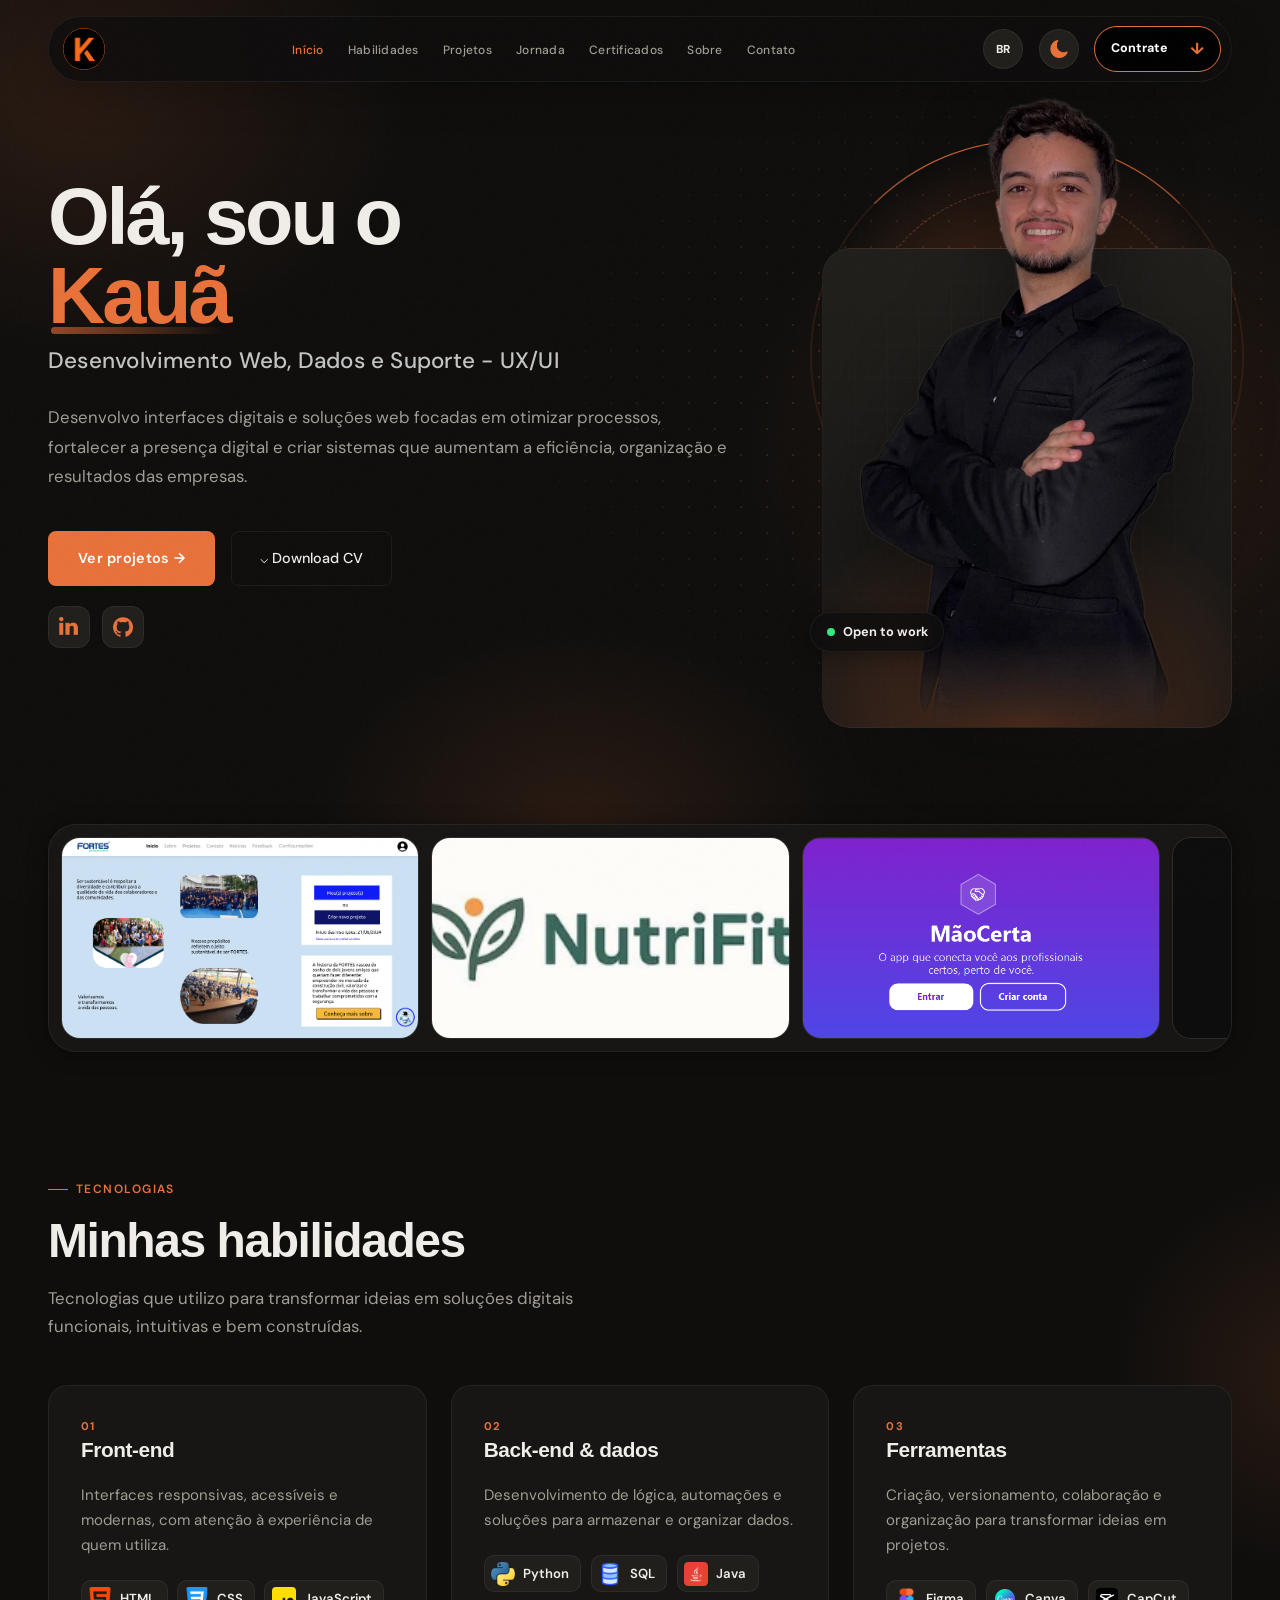
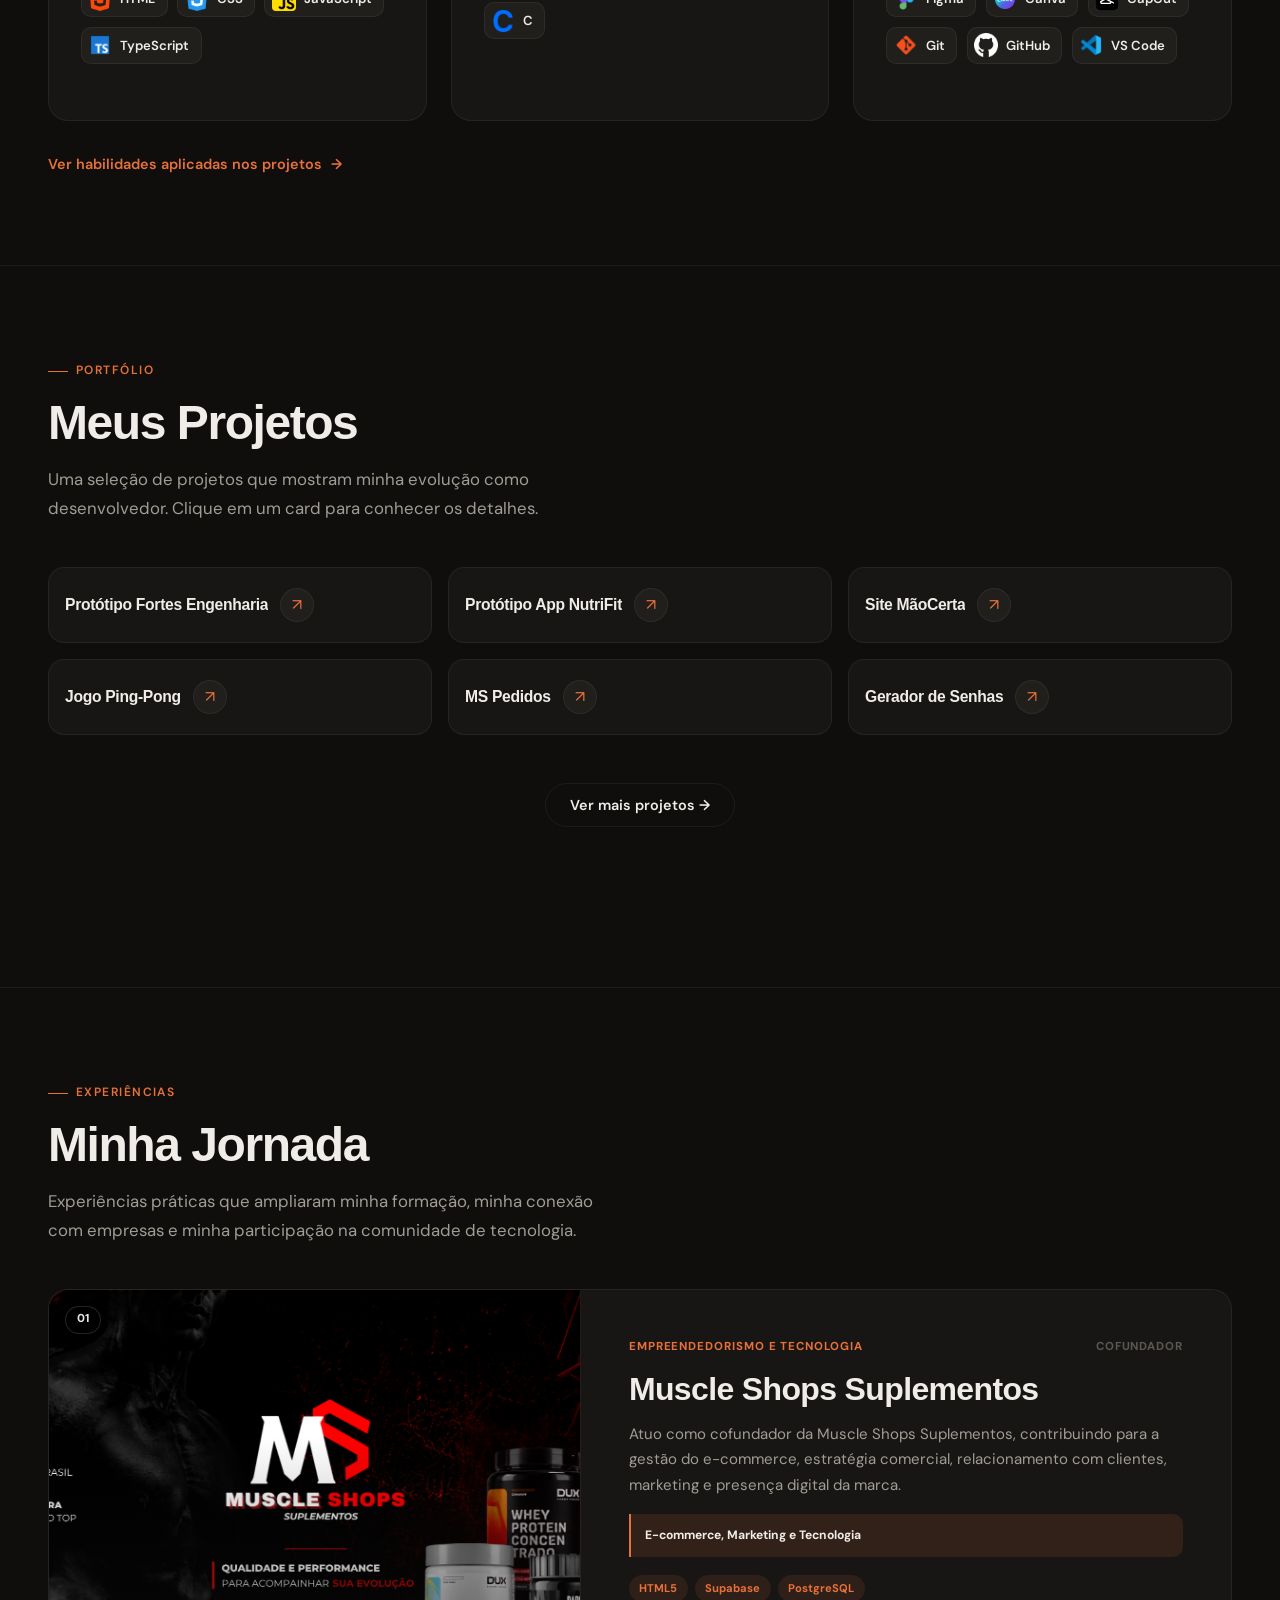
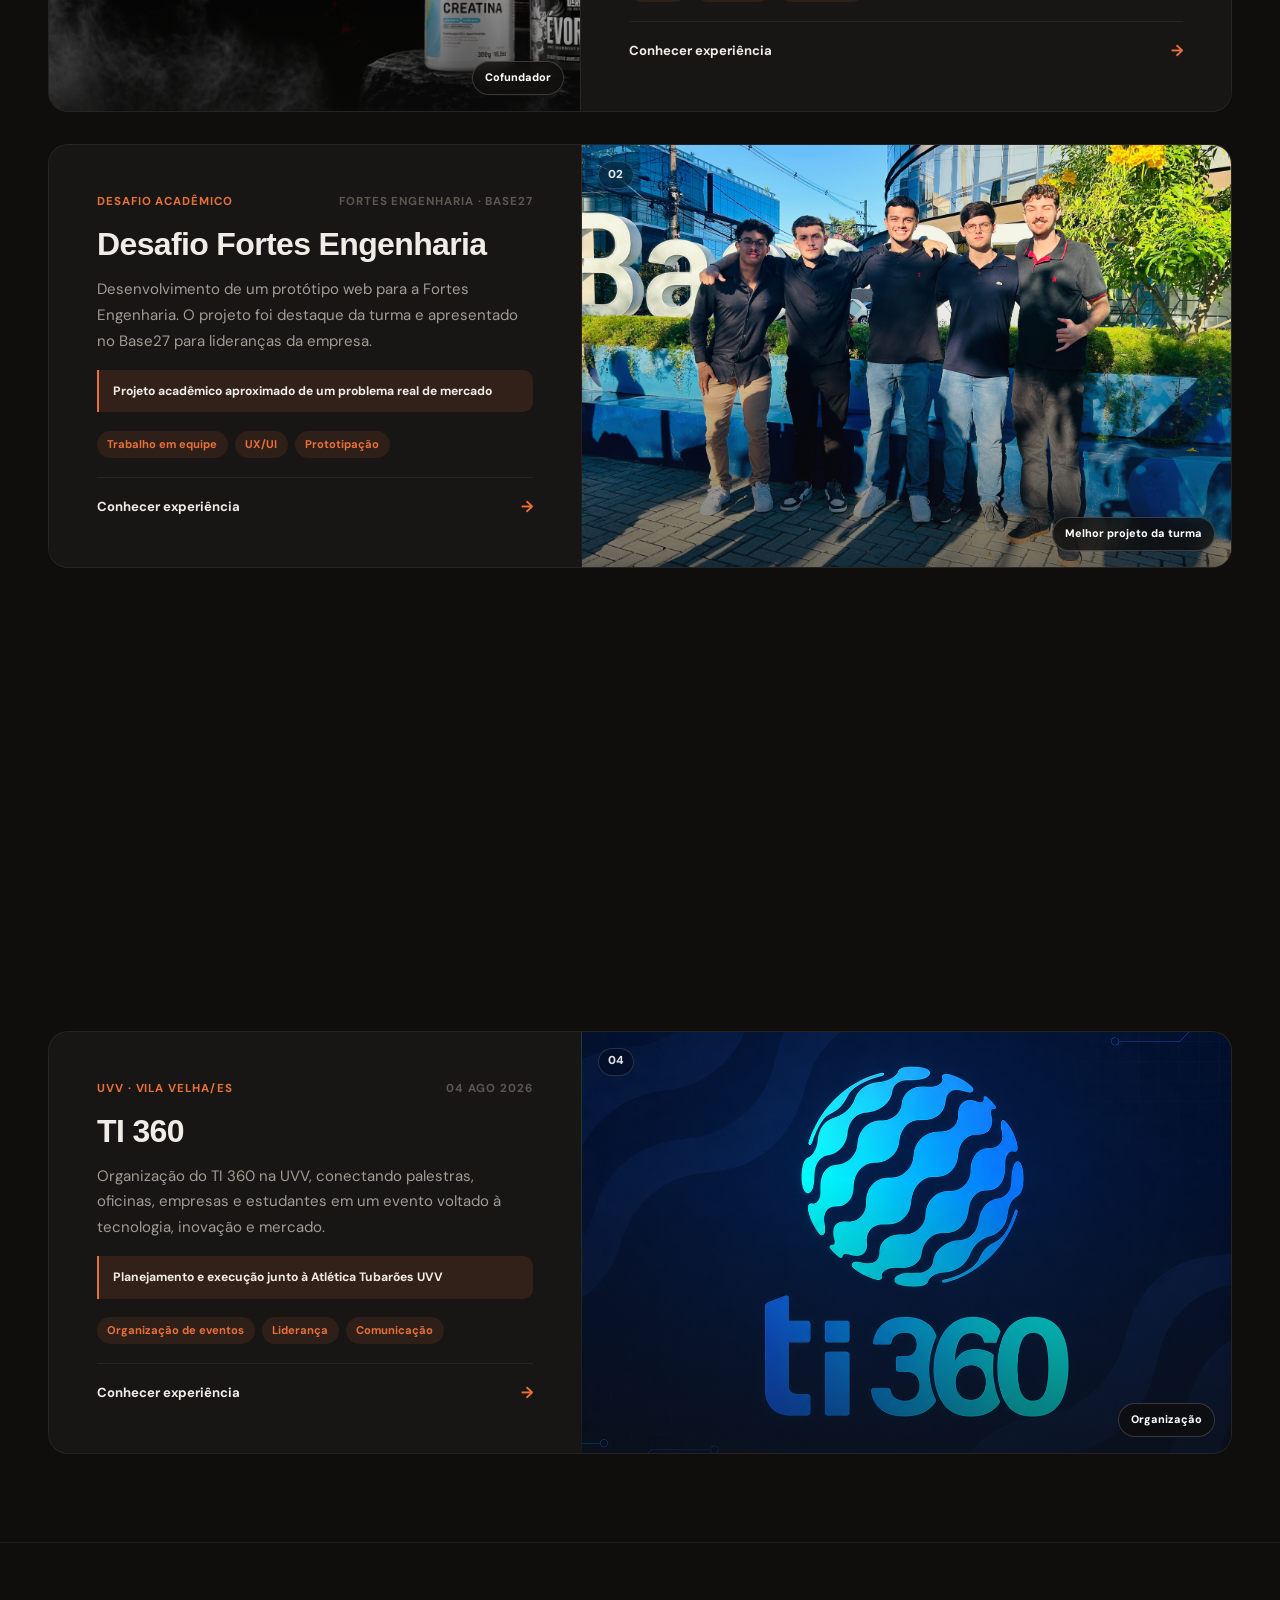
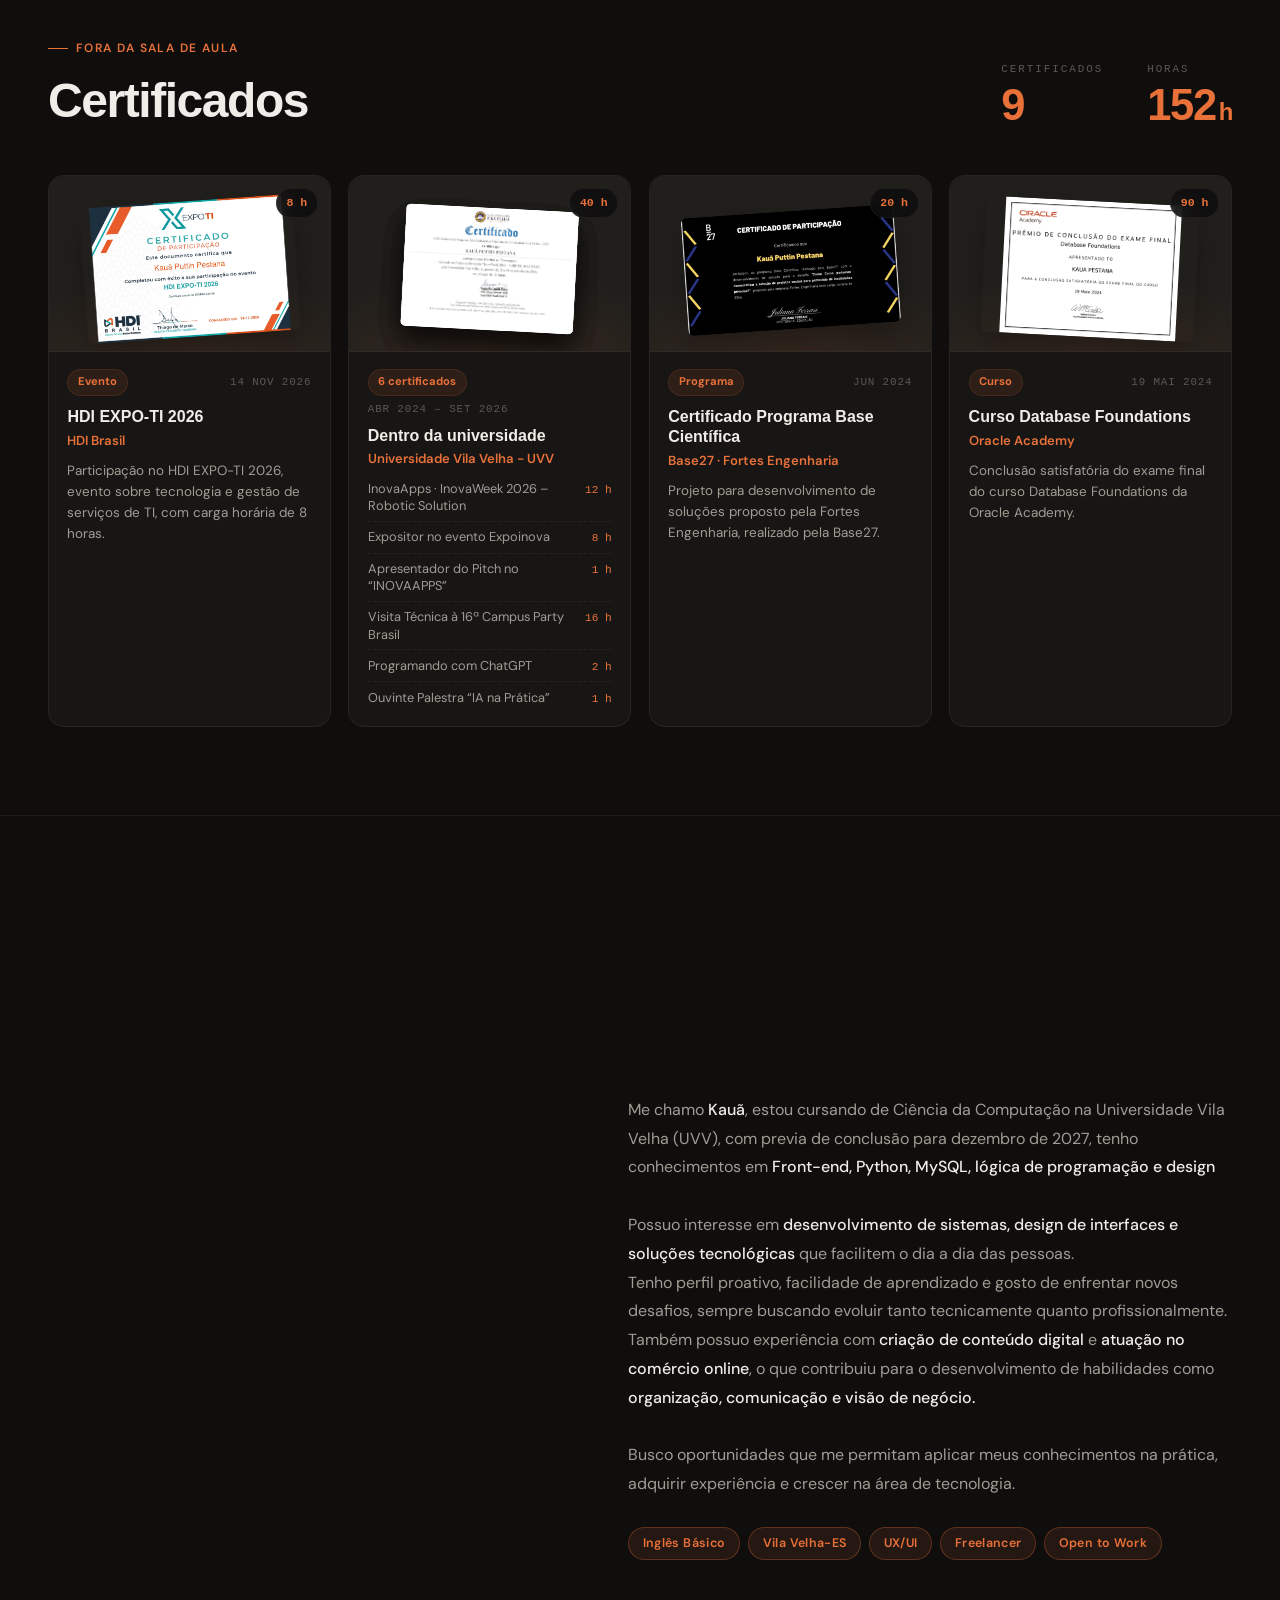
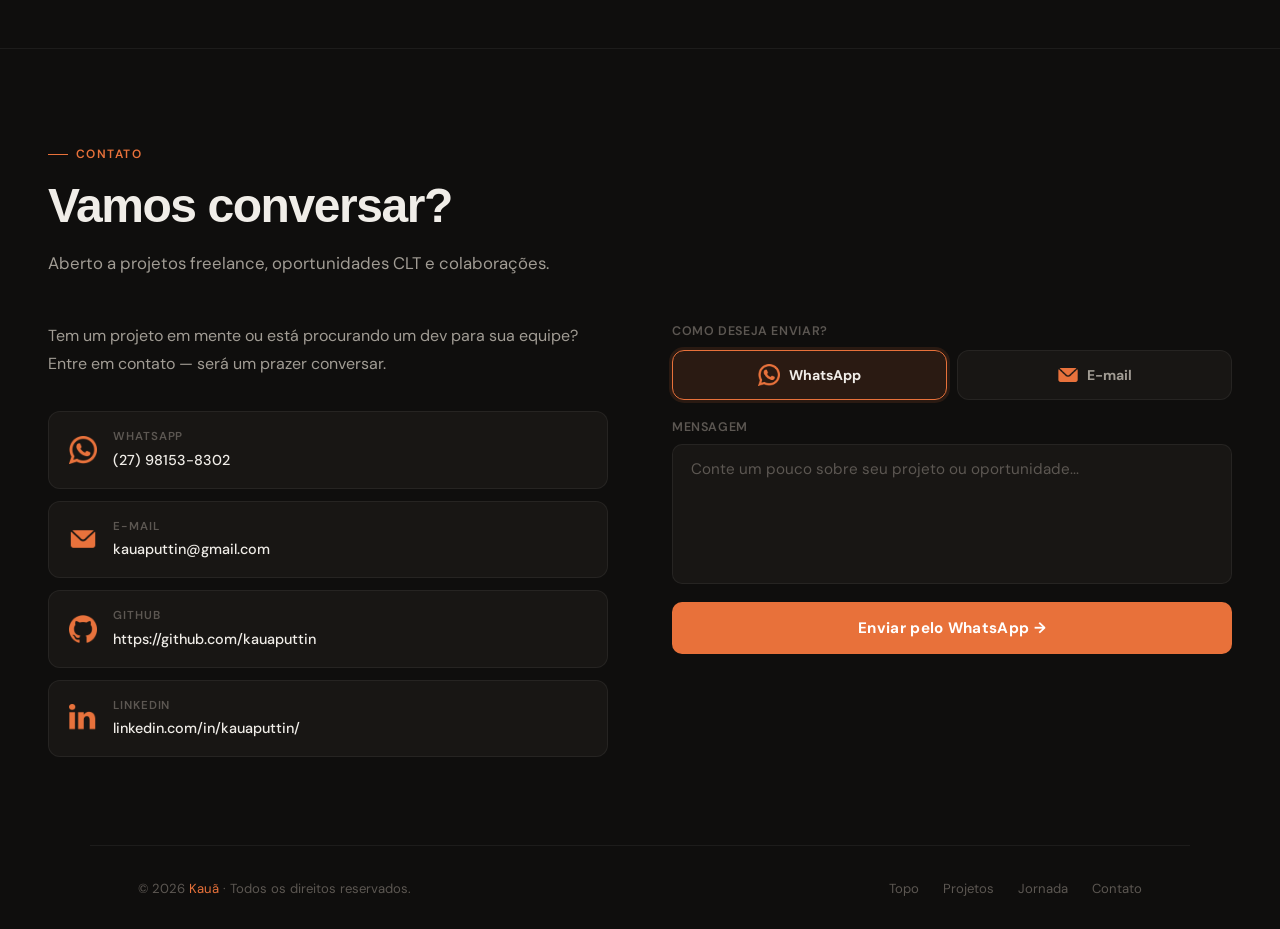
==== commit 1321ce18: "feat: menu mobile com idioma/tema ao lado do hamburger e 90 h no curso da Oracle - Mobile/tablet: bo" ====
--- a/index.html
+++ b/index.html
@@ -601,7 +601,7 @@
         </div>
         <div class="certificates-stat">
           <dt>Horas</dt>
-          <dd><span data-cert-stat="hours">68</span><small>h</small></dd>
+          <dd><span data-cert-stat="hours">158</span><small>h</small></dd>
         </div>
       </dl>
     </div>
@@ -668,9 +668,10 @@
         </div>
       </article>
 
-      <article class="certificate-card fade-up" style="--cert-index: 3" data-certificate-image="documentos/certificados/oracle.png">
+      <article class="certificate-card fade-up" style="--cert-index: 3" data-certificate-image="documentos/certificados/oracle.png" data-hours="90">
         <div class="certificate-media">
           <img src="documentos/certificados/oracle.png" alt="" class="certificate-thumb" loading="lazy" />
+          <span class="certificate-hours">90 h</span>
           <button class="certificate-view-btn" type="button">Ver certificado</button>
         </div>
         <div class="certificate-content">
--- a/style.css
+++ b/style.css
@@ -4509,3 +4509,54 @@
 
 /* jornadas sem o título laranja: respiro entre "Voltar" e o título */
 .journey-detail-hero .detail-back-hero { margin-bottom: 1.5rem; }
+
+/* ============================================
+   MENU MOBILE — idioma e tema ao lado do hamburger, sem círculo
+============================================ */
+@media (max-width: 1100px) {
+  .main-nav .nav-actions {
+    display: flex;
+    align-items: center;
+    gap: 0.15rem;
+  }
+
+  .main-nav > .nav-actions > .desktop-language-toggle,
+  .main-nav > .nav-actions > .theme-toggle {
+    display: inline-grid !important;
+    place-items: center;
+    width: 38px;
+    min-width: 38px;
+    height: 38px;
+    padding: 0;
+    border: 0;
+    border-radius: 0;
+    background: transparent;
+    box-shadow: none;
+  }
+
+  .main-nav > .nav-actions > .desktop-language-toggle {
+    color: var(--text-primary);
+    font-size: 0.78rem;
+  }
+
+  .main-nav > .nav-actions > .theme-toggle .theme-icon-image {
+    width: 20px;
+    height: 20px;
+  }
+
+  .main-nav #themeText { display: none; }
+
+  .main-nav > .nav-actions > .desktop-language-toggle:hover,
+  .main-nav > .nav-actions > .theme-toggle:hover {
+    background: transparent;
+    color: var(--accent);
+  }
+
+  .main-nav .hamburger {
+    border: 0;
+    background: transparent;
+    box-shadow: none;
+  }
+
+  .mobile-nav .mobile-nav-controls { display: none !important; }
+}
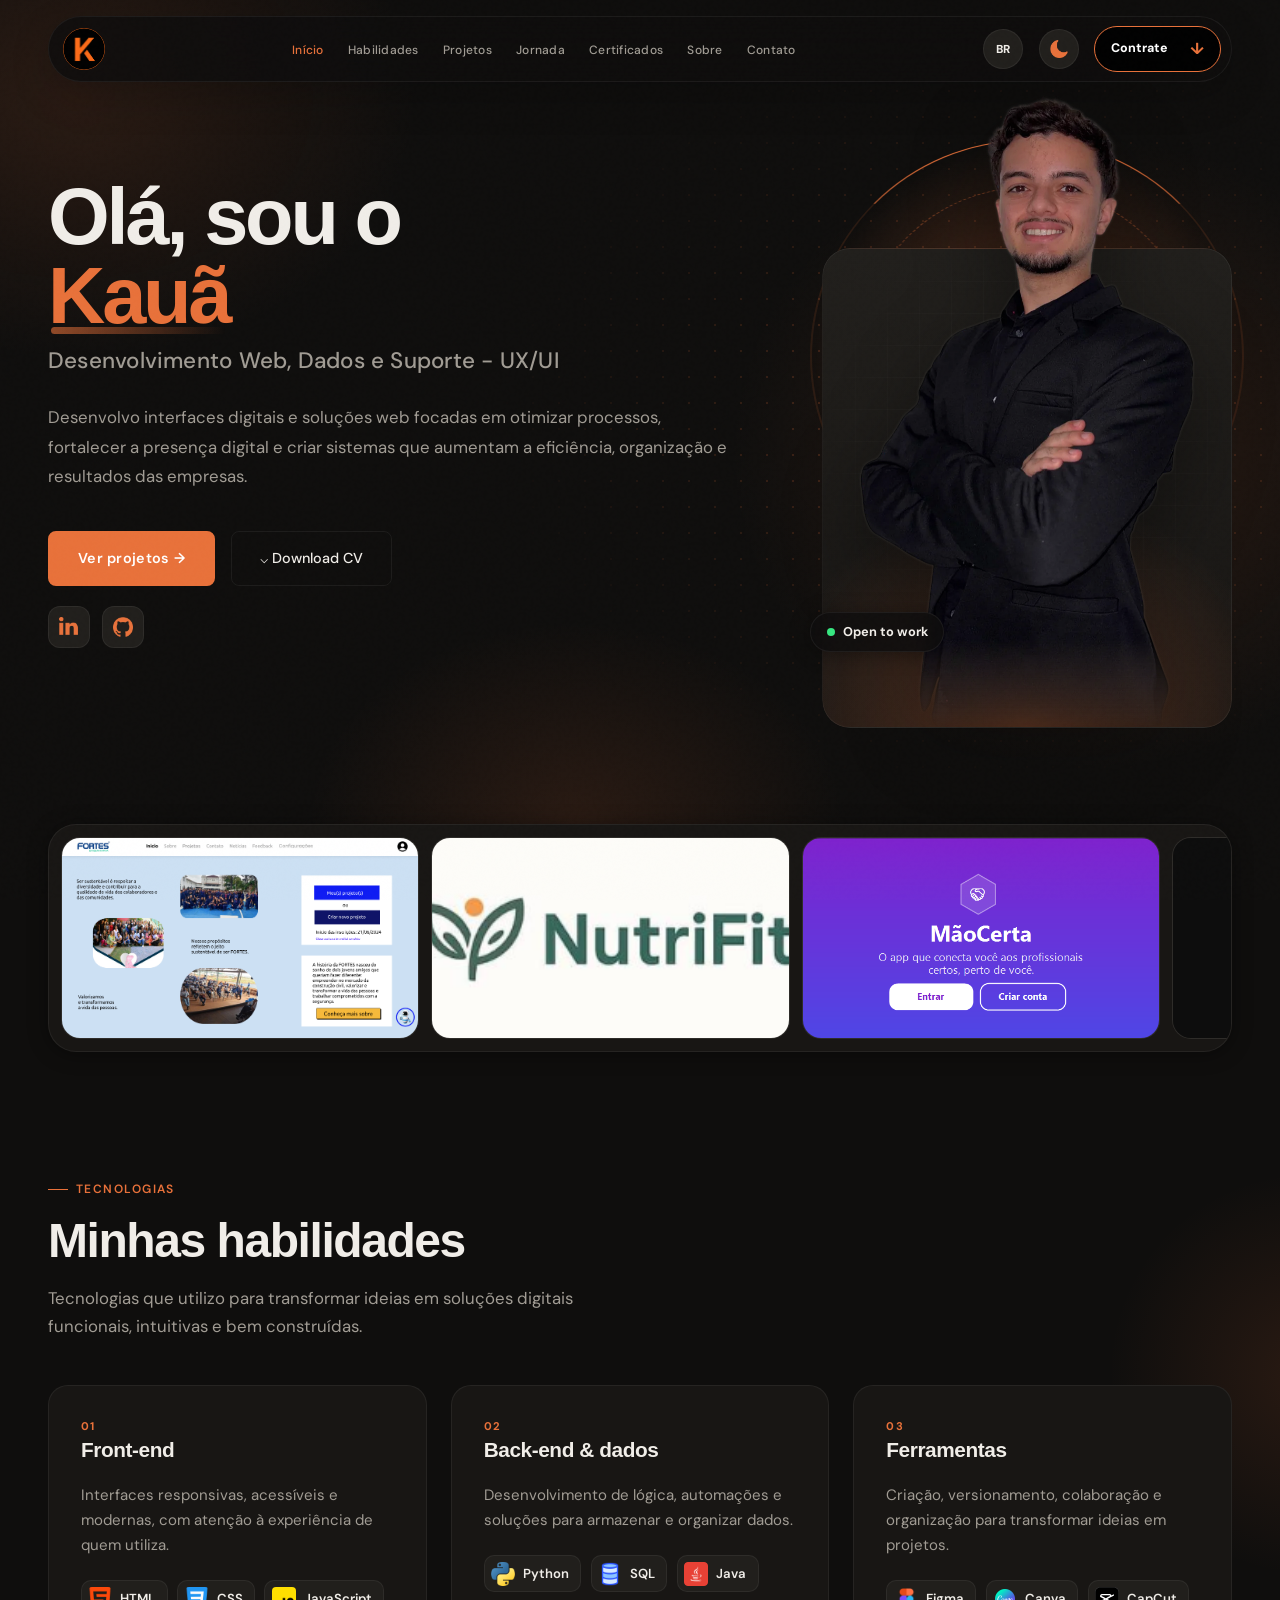
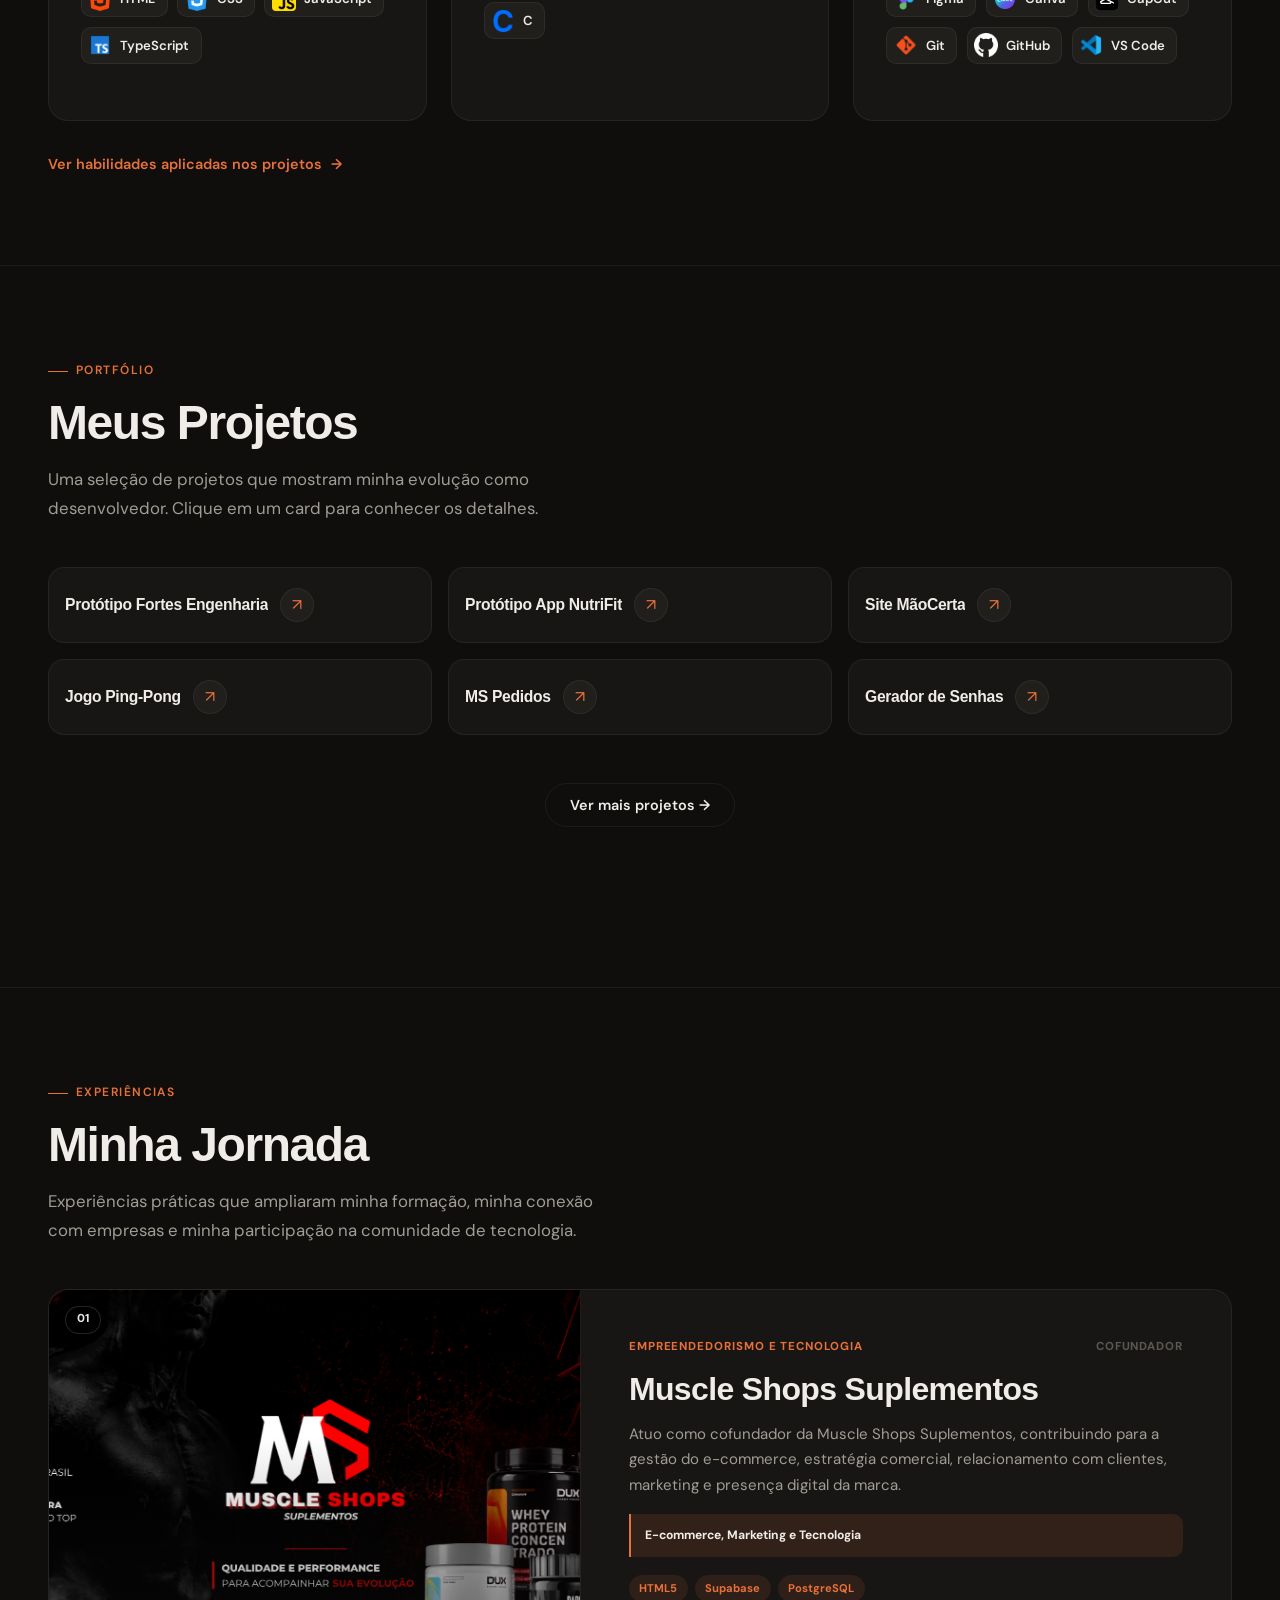
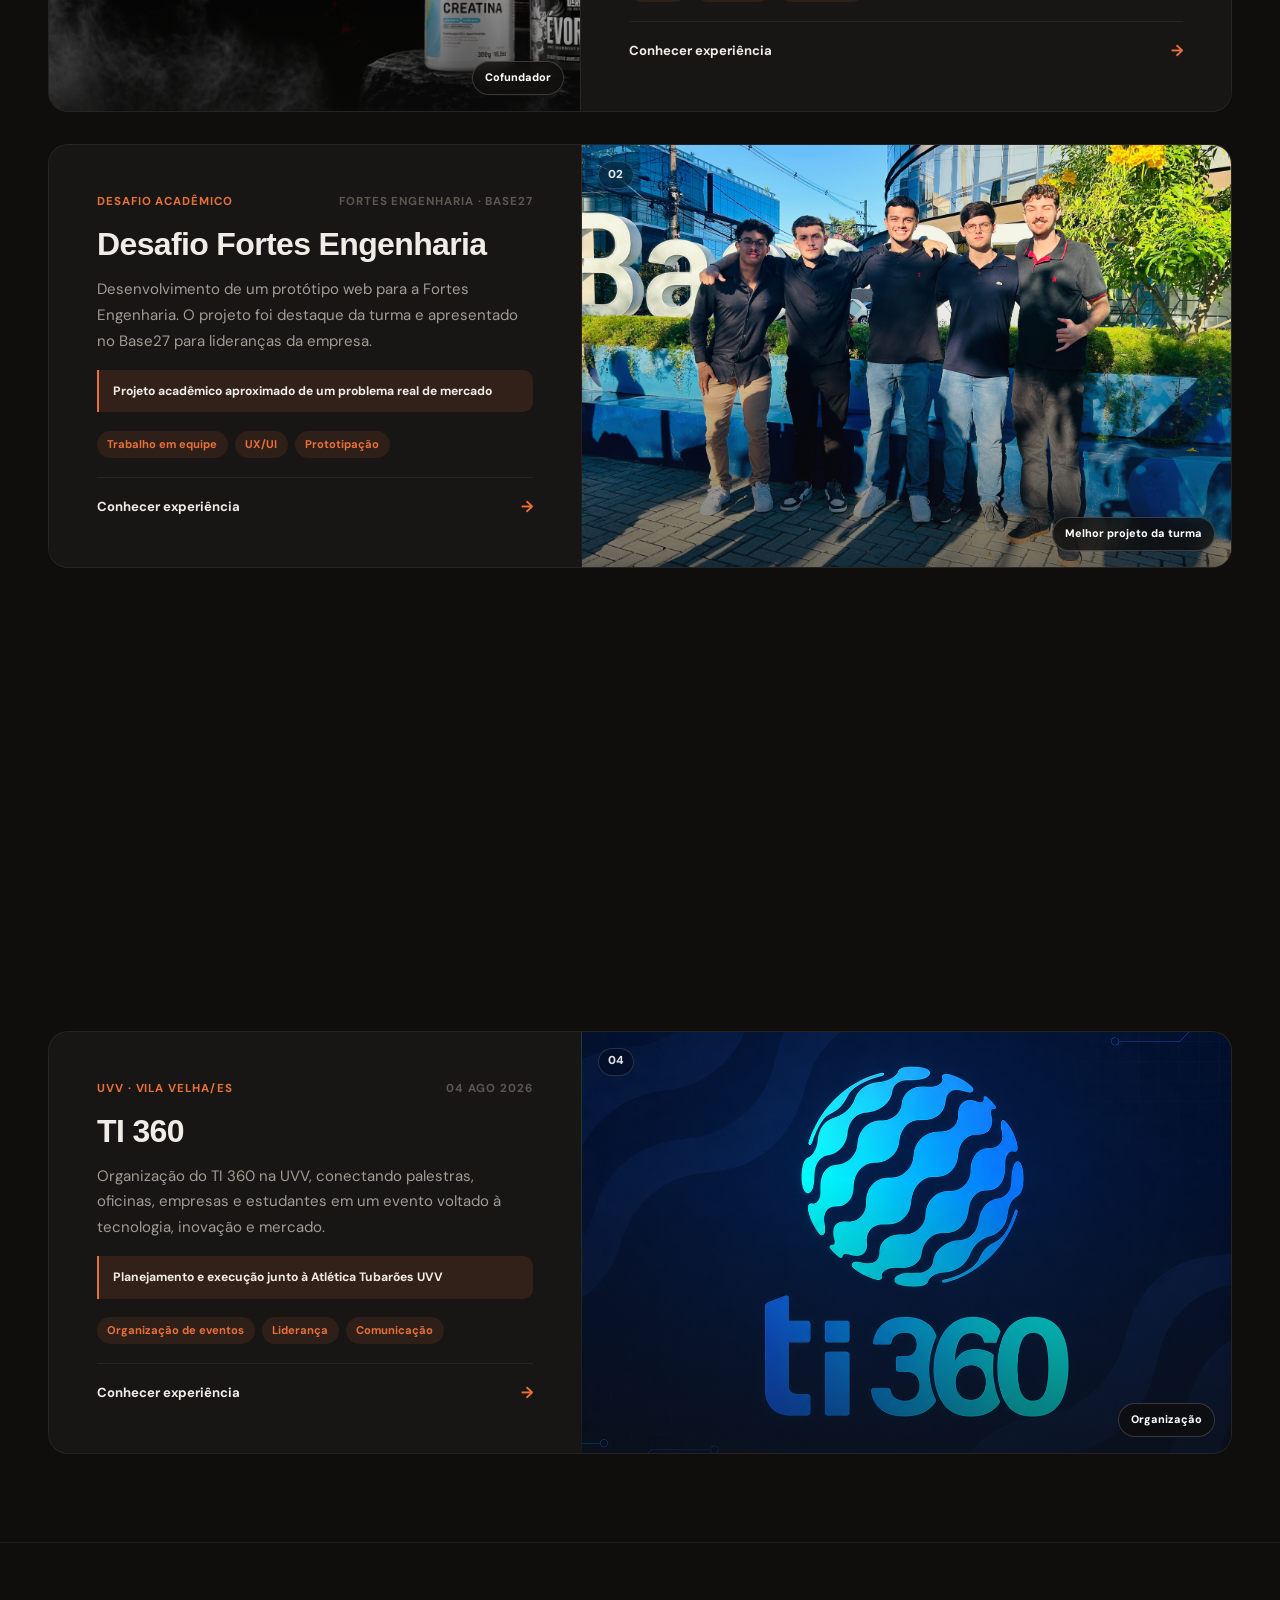
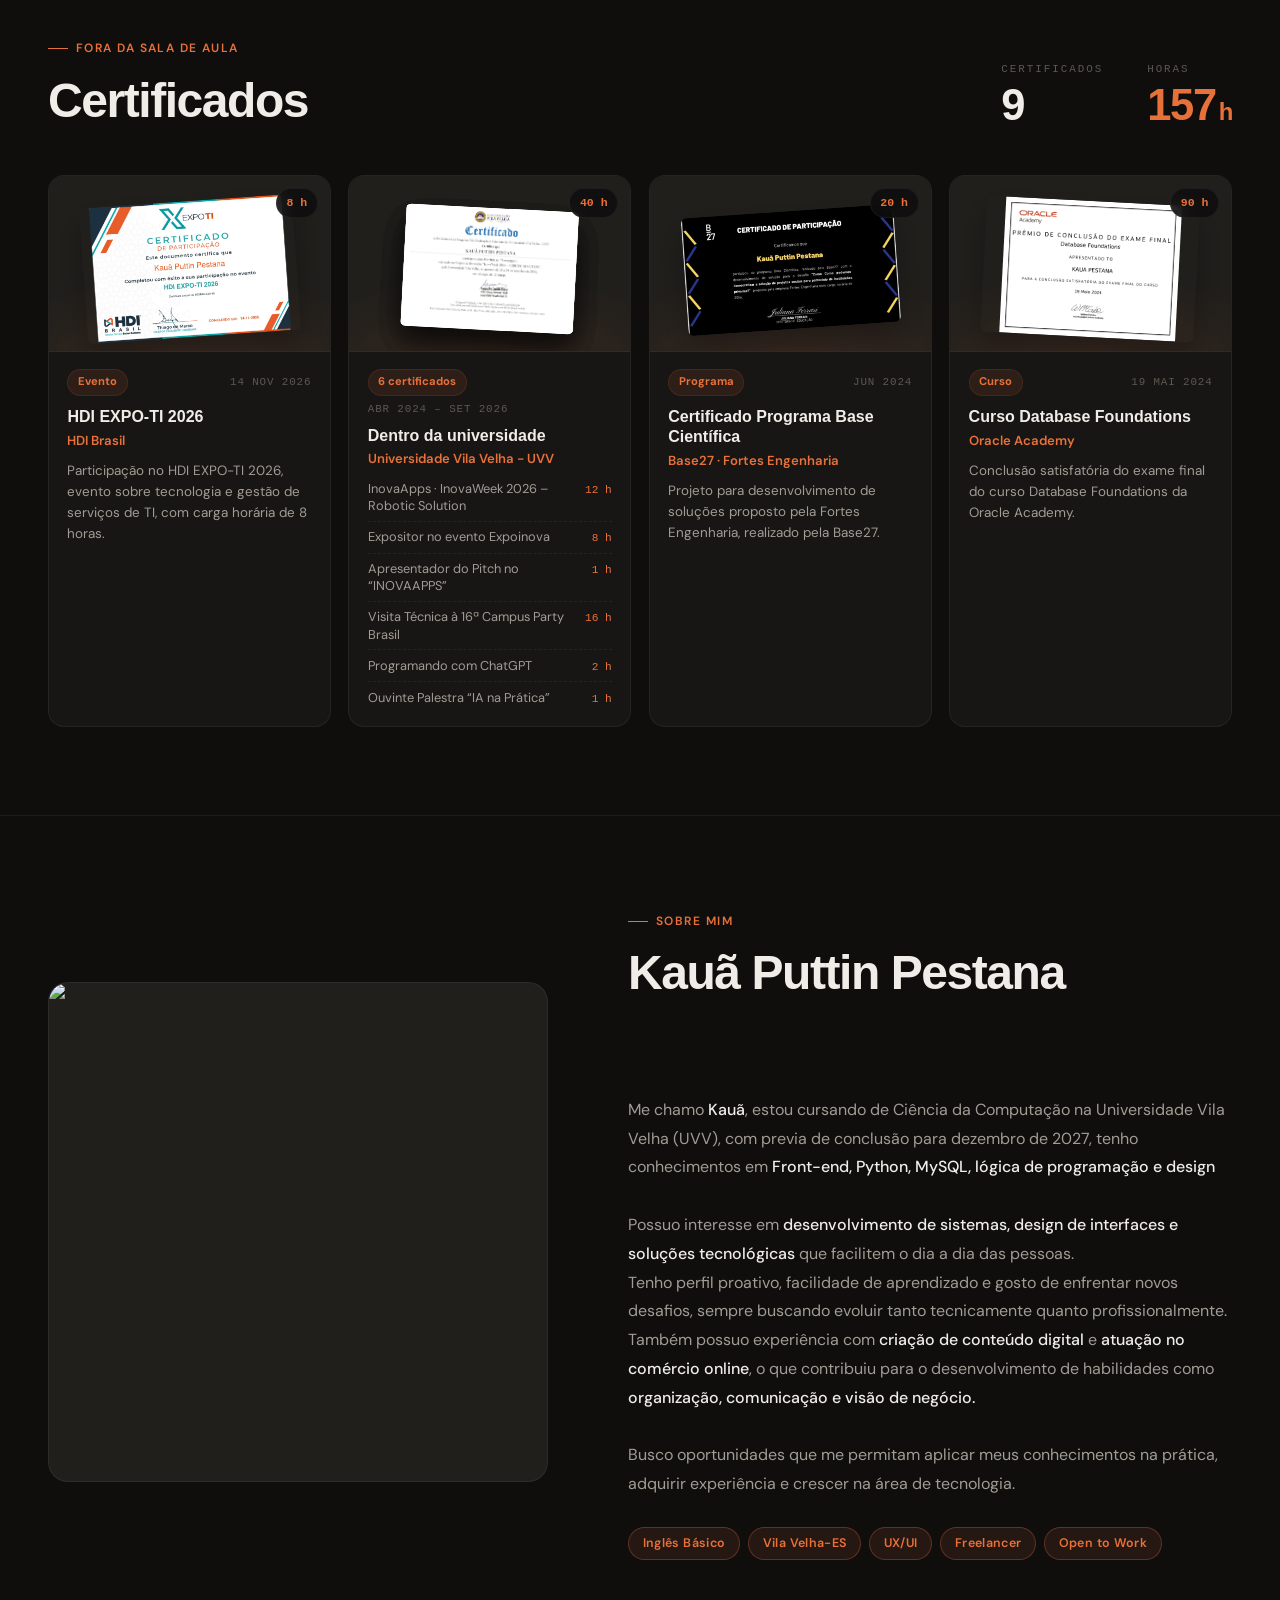
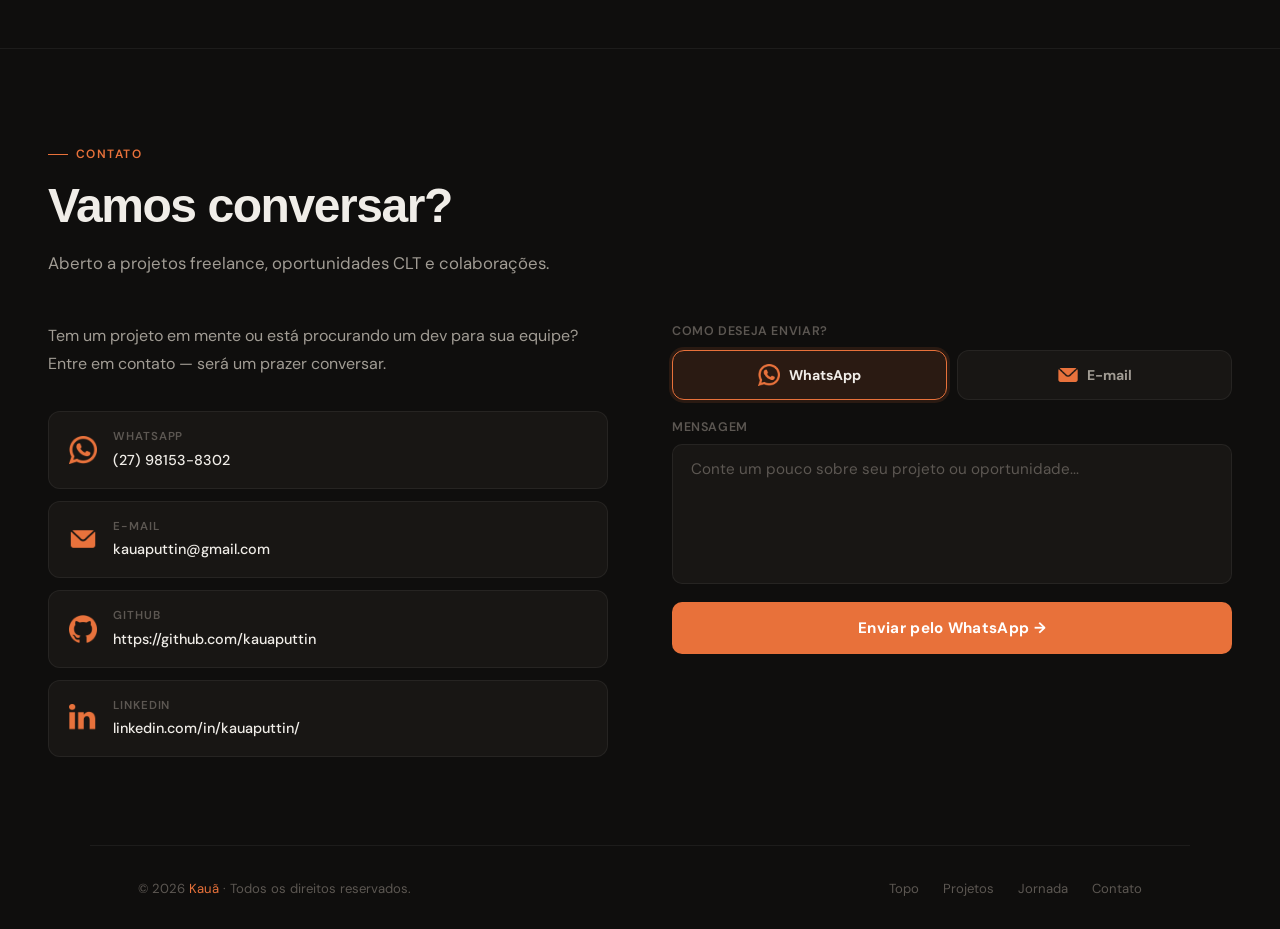
==== commit 3788020b: "feat: visualizador de certificados em tela cheia com arrastar - Sem caixa/modal: fundo escuro em tel" ====
--- a/index.html
+++ b/index.html
@@ -641,12 +641,12 @@
           <h3 class="certificate-title">Dentro da universidade</h3>
           <p class="certificate-issuer">Universidade Vila Velha - UVV</p>
           <ul class="certificate-desc certificate-group-list">
-            <li data-certificate-item="documentos/certificados/inovaweek2026.jpg"><span>InovaApps · InovaWeek 2026 – Robotic Solution</span><small>12 h</small></li>
-            <li data-certificate-item="documentos/certificados/expositor.jpg"><span>Expositor no evento Expoinova</span><small>8 h</small></li>
-            <li data-certificate-item="documentos/certificados/apresentador.jpg"><span>Apresentador do Pitch no “INOVAAPPS”</span><small>1 h</small></li>
-            <li data-certificate-item="documentos/certificados/campusParty.jpg"><span>Visita Técnica à 16ª Campus Party Brasil</span><small>16 h</small></li>
-            <li data-certificate-item="documentos/certificados/chatGpt.jpg"><span>Programando com ChatGPT</span><small>2 h</small></li>
-            <li data-certificate-item="documentos/certificados/iaNaPratica.jpg"><span>Ouvinte Palestra “IA na Prática”</span><small>1 h</small></li>
+            <li data-certificate-item="documentos/certificados/inovaweek2026.jpg"><span>InovaApps · InovaWeek 2026 – Robotic Solution</span><small>12 h</small><span class="certificate-item-extra" hidden><em data-k="type">Extensão</em><em data-k="date">21 a 24 set 2026</em><em data-k="desc">Ouvinte no InovaApps, realizado no projeto de extensão InovaWeek 2026 – Robotic Solution, na UVV.</em></span></li>
+            <li data-certificate-item="documentos/certificados/expositor.jpg"><span>Expositor no evento Expoinova</span><small>8 h</small><span class="certificate-item-extra" hidden><em data-k="type">Exposição</em><em data-k="date">16 a 18 set 2025</em><em data-k="desc">Participação como expositor apresentando o projeto AI Facilites: For Best Generation durante a Inovaweek 2025.</em></span></li>
+            <li data-certificate-item="documentos/certificados/apresentador.jpg"><span>Apresentador do Pitch no “INOVAAPPS”</span><small>1 h</small><span class="certificate-item-extra" hidden><em data-k="type">Pitch</em><em data-k="date">16 a 18 set 2025</em><em data-k="desc">Apresentação do projeto AI Facilites: For Best Generation durante a Inovaweek 2025.</em></span></li>
+            <li data-certificate-item="documentos/certificados/campusParty.jpg"><span>Visita Técnica à 16ª Campus Party Brasil</span><small>16 h</small><span class="certificate-item-extra" hidden><em data-k="type">Visita técnica</em><em data-k="date">12 e 13 jul 2024</em><em data-k="desc">Vivência técnica em evento de tecnologia em São Paulo, promovida pela UVV, sobre inovação, comunidades digitais e experiências práticas.</em></span></li>
+            <li data-certificate-item="documentos/certificados/chatGpt.jpg"><span>Programando com ChatGPT</span><small>2 h</small><span class="certificate-item-extra" hidden><em data-k="type">Oficina</em><em data-k="date">23 abr 2024</em><em data-k="desc">Participação em atividade sobre programação com ChatGPT e aplicações práticas de IA no desenvolvimento.</em></span></li>
+            <li data-certificate-item="documentos/certificados/iaNaPratica.jpg"><span>Ouvinte Palestra “IA na Prática”</span><small>1 h</small><span class="certificate-item-extra" hidden><em data-k="type">Palestra</em><em data-k="date">24 abr 2024</em><em data-k="desc">Participação em palestra sobre uso prático de inteligência artificial no contexto acadêmico e profissional.</em></span></li>
           </ul>
         </div>
       </article>
--- a/style.css
+++ b/style.css
@@ -4560,3 +4560,242 @@
 
   .mobile-nav .mobile-nav-controls { display: none !important; }
 }
+
+/* ============================================
+   MODO CLARO — contraste (textos legíveis)
+============================================ */
+html:not([data-theme="dark"]) {
+  --accent: #A9440F;
+  --tag-text: #A9440F;
+  --text-muted: #6A655E;
+}
+
+.hero-devweb { color: var(--text-secondary); }
+
+html:not([data-theme="dark"]) .project-card-stack > span {
+  background: rgba(255, 255, 255, 0.92);
+  border-color: rgba(169, 68, 15, 0.3);
+  color: var(--accent);
+}
+
+/* mobile: título sobre a foto continua branco no modo claro */
+@media (max-width: 768px) {
+  html:not([data-theme="dark"]) #home .hero-title { color: #fff; }
+  html:not([data-theme="dark"]) #home .hero-title .accent { color: #F08A55; }
+}
+
+html:not([data-theme="dark"]) .nav-hire-button .nav-hire-arrow { color: #F08A55; }
+
+
+/* ============================================
+   CERT VIEWER — tela cheia, arrastar para o lado
+============================================ */
+.cert-viewer {
+  --drag: 0px;
+  position: fixed;
+  inset: 0;
+  z-index: 2000;
+  display: grid;
+  grid-template-rows: auto minmax(0, 1fr) auto auto;
+  background: rgba(10, 9, 8, 0.94);
+  backdrop-filter: blur(14px);
+  -webkit-backdrop-filter: blur(14px);
+  color: #F0EDE8;
+  opacity: 0;
+  visibility: hidden;
+  transition: opacity 0.3s ease, visibility 0.3s;
+  overscroll-behavior: contain;
+}
+
+.cert-viewer.open { opacity: 1; visibility: visible; }
+
+.cert-viewer-bar {
+  display: flex;
+  align-items: center;
+  justify-content: space-between;
+  gap: 1rem;
+  padding: max(1rem, env(safe-area-inset-top)) clamp(1rem, 4vw, 2rem) 0.5rem;
+}
+
+.cert-viewer-heading { display: grid; gap: 0.15rem; min-width: 0; }
+.cert-viewer-group { font-size: 0.95rem; font-weight: 700; }
+.cert-viewer-count {
+  font-family: ui-monospace, 'SFMono-Regular', Consolas, monospace;
+  font-size: 0.72rem;
+  letter-spacing: 0.12em;
+  color: #E8713A;
+}
+
+.cert-viewer-close {
+  width: 44px;
+  height: 44px;
+  flex: 0 0 44px;
+  border: 0;
+  background: transparent;
+  color: #F0EDE8;
+  font-size: 2rem;
+  line-height: 1;
+  cursor: pointer;
+}
+
+.cert-viewer-track {
+  display: flex;
+  overflow-x: auto;
+  overflow-y: hidden;
+  scroll-snap-type: x mandatory;
+  scrollbar-width: none;
+  -webkit-overflow-scrolling: touch;
+  transform: translateY(var(--drag));
+  transition: transform 0.25s ease, opacity 0.25s ease;
+}
+
+.cert-viewer.dragging .cert-viewer-track { transition: none; }
+.cert-viewer-track::-webkit-scrollbar { display: none; }
+
+.cert-viewer-slide {
+  flex: 0 0 100%;
+  min-width: 0;
+  margin: 0;
+  scroll-snap-align: center;
+  scroll-snap-stop: always;
+  display: flex;
+  flex-direction: column;
+  align-items: center;
+  justify-content: center;
+  gap: 1.25rem;
+  padding: 0.5rem clamp(1rem, 6vw, 5rem) 1rem;
+  overflow-y: auto;
+}
+
+.cert-viewer-media {
+  width: min(100%, 880px);
+  display: grid;
+  place-items: center;
+}
+
+.cert-viewer-media img {
+  max-width: 100%;
+  max-height: min(58vh, 620px);
+  width: auto;
+  height: auto;
+  border-radius: 10px;
+  background: #fff;
+  box-shadow: 0 30px 70px rgba(0, 0, 0, 0.55);
+  user-select: none;
+  -webkit-user-drag: none;
+  transform: scale(0.96);
+  opacity: 0.6;
+  transition: transform 0.45s cubic-bezier(0.22, 1, 0.36, 1), opacity 0.45s ease;
+}
+
+.cert-viewer.open .cert-viewer-media img { transform: scale(1); opacity: 1; }
+
+.cert-viewer-info {
+  width: min(100%, 640px);
+  display: grid;
+  gap: 0.45rem;
+}
+
+.cert-viewer-meta {
+  display: flex;
+  flex-wrap: wrap;
+  align-items: center;
+  gap: 0.5rem 0.85rem;
+  font-family: ui-monospace, 'SFMono-Regular', Consolas, monospace;
+  font-size: 0.7rem;
+  letter-spacing: 0.08em;
+  text-transform: uppercase;
+  color: #a19c94;
+}
+
+.cert-viewer-chip {
+  padding: 0.25rem 0.6rem;
+  border-radius: 999px;
+  background: rgba(232, 113, 58, 0.14);
+  color: #F08A55;
+  font-family: var(--font-body);
+  font-weight: 700;
+  letter-spacing: 0;
+  text-transform: none;
+  font-size: 0.74rem;
+}
+
+.cert-viewer-hours { color: #F08A55; font-weight: 700; }
+
+.cert-viewer-info h3 {
+  font-family: var(--font-display);
+  font-size: clamp(1.2rem, 3.6vw, 1.6rem);
+  line-height: 1.2;
+  font-weight: 800;
+  color: #F0EDE8;
+}
+
+.cert-viewer-issuer { color: #F08A55; font-weight: 600; font-size: 0.9rem; }
+.cert-viewer-desc { color: #b8b2aa; font-size: 0.92rem; line-height: 1.6; }
+
+.cert-viewer-dots {
+  display: flex;
+  justify-content: center;
+  gap: 0.45rem;
+  padding: 0.25rem 0 0.5rem;
+}
+
+.cert-viewer-dots button {
+  width: 8px;
+  height: 8px;
+  padding: 0;
+  border: 0;
+  border-radius: 999px;
+  background: rgba(240, 237, 232, 0.28);
+  cursor: pointer;
+  transition: width 0.3s ease, background 0.3s ease;
+}
+
+.cert-viewer-dots button.active { width: 24px; background: #E8713A; }
+
+.cert-viewer-hint {
+  text-align: center;
+  font-size: 0.75rem;
+  color: #8f8a83;
+  padding: 0 1rem max(1rem, env(safe-area-inset-bottom));
+  transition: opacity 0.4s ease;
+}
+
+.cert-viewer.swiped .cert-viewer-hint,
+.cert-viewer.is-single .cert-viewer-hint,
+.cert-viewer.is-single .cert-viewer-arrow { opacity: 0; pointer-events: none; }
+
+.cert-viewer-arrow {
+  position: absolute;
+  top: 42%;
+  width: 52px;
+  height: 52px;
+  display: grid;
+  place-items: center;
+  border: 0;
+  background: transparent;
+  color: #F0EDE8;
+  font-size: 2.6rem;
+  line-height: 1;
+  cursor: pointer;
+  transition: color 0.2s ease, opacity 0.2s ease;
+}
+
+.cert-viewer-arrow:hover { color: #E8713A; }
+.cert-viewer-arrow:disabled { opacity: 0.2; cursor: default; }
+.cert-viewer-prev { left: clamp(0.25rem, 2vw, 1.5rem); }
+.cert-viewer-next { right: clamp(0.25rem, 2vw, 1.5rem); }
+
+@media (hover: none), (max-width: 768px) {
+  .cert-viewer-arrow { display: none; }
+  .cert-viewer-slide { justify-content: flex-start; padding-top: 1rem; }
+  .cert-viewer-media img { max-height: 46vh; border-radius: 8px; }
+}
+
+@media (min-width: 769px) and (hover: hover) {
+  .cert-viewer-hint { opacity: 0; }
+}
+
+@media (prefers-reduced-motion: reduce) {
+  .cert-viewer, .cert-viewer-track, .cert-viewer-media img, .cert-viewer-dots button { transition: none; }
+}
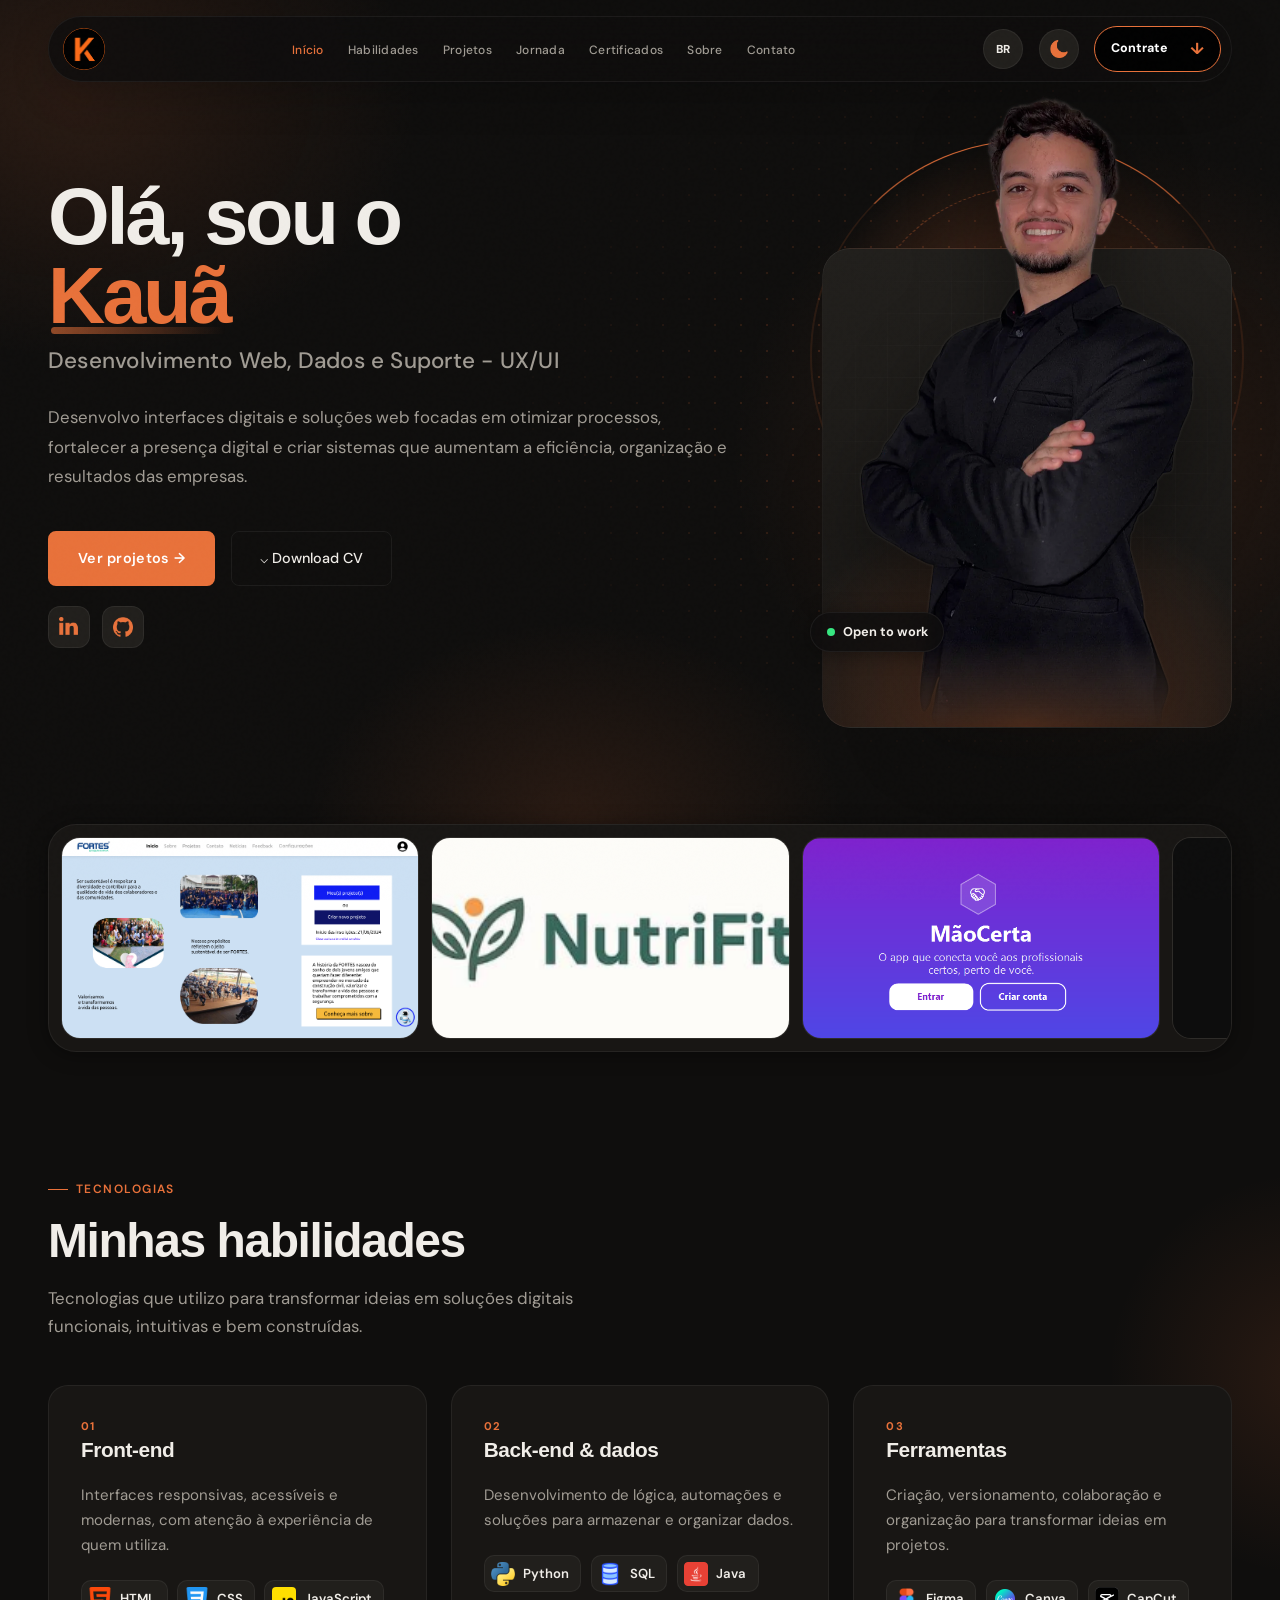
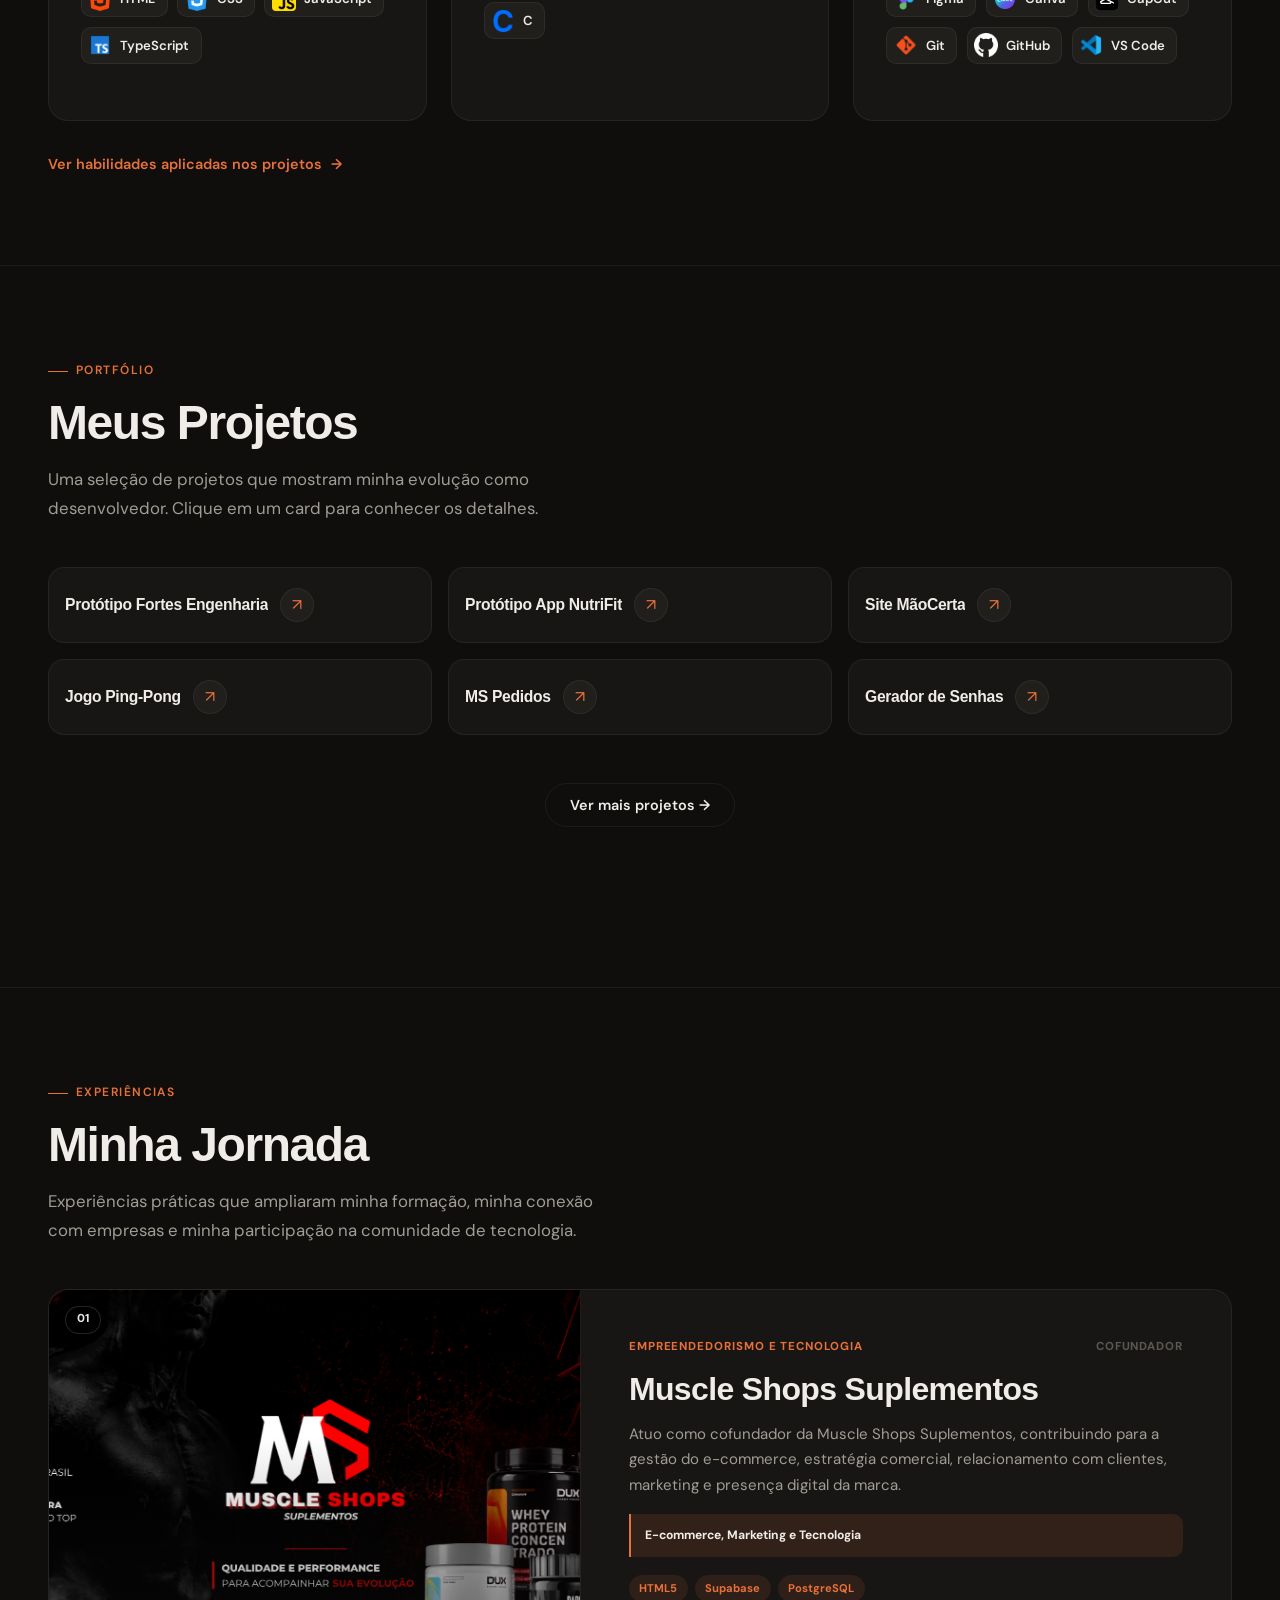
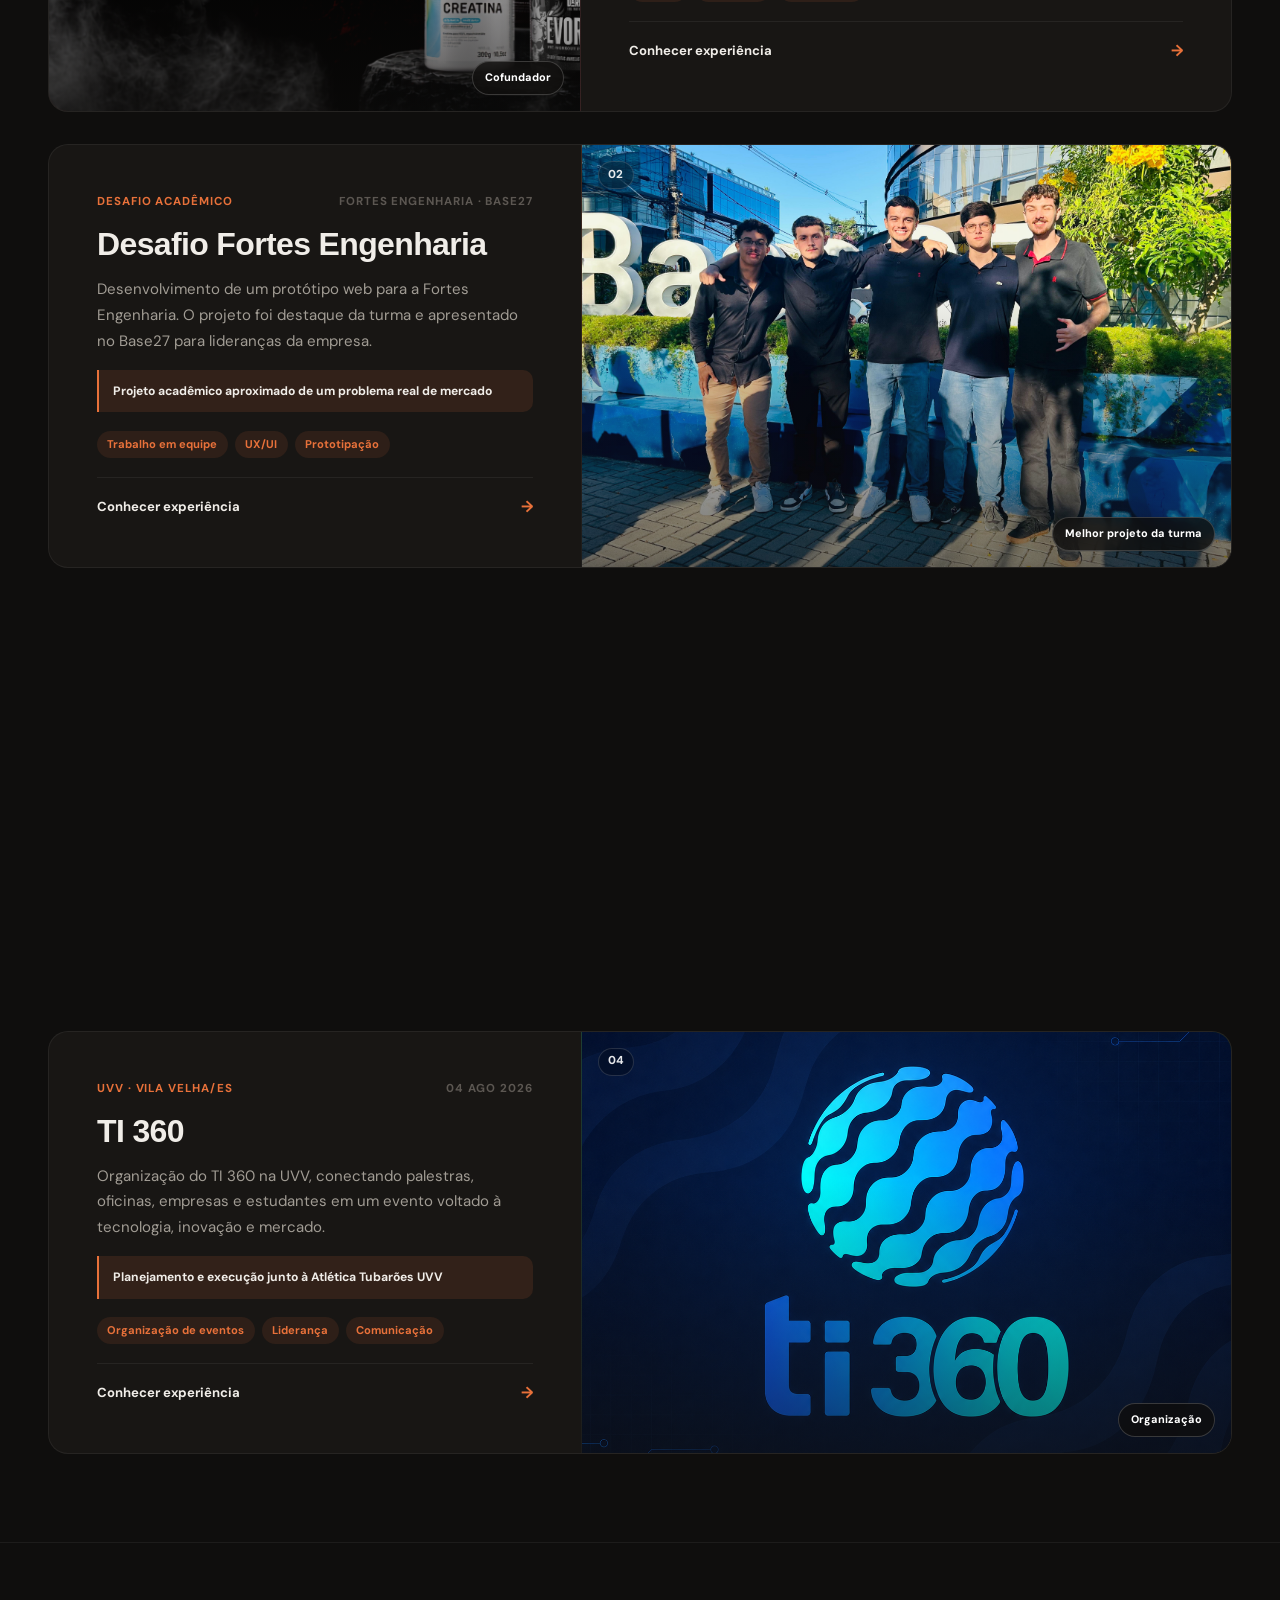
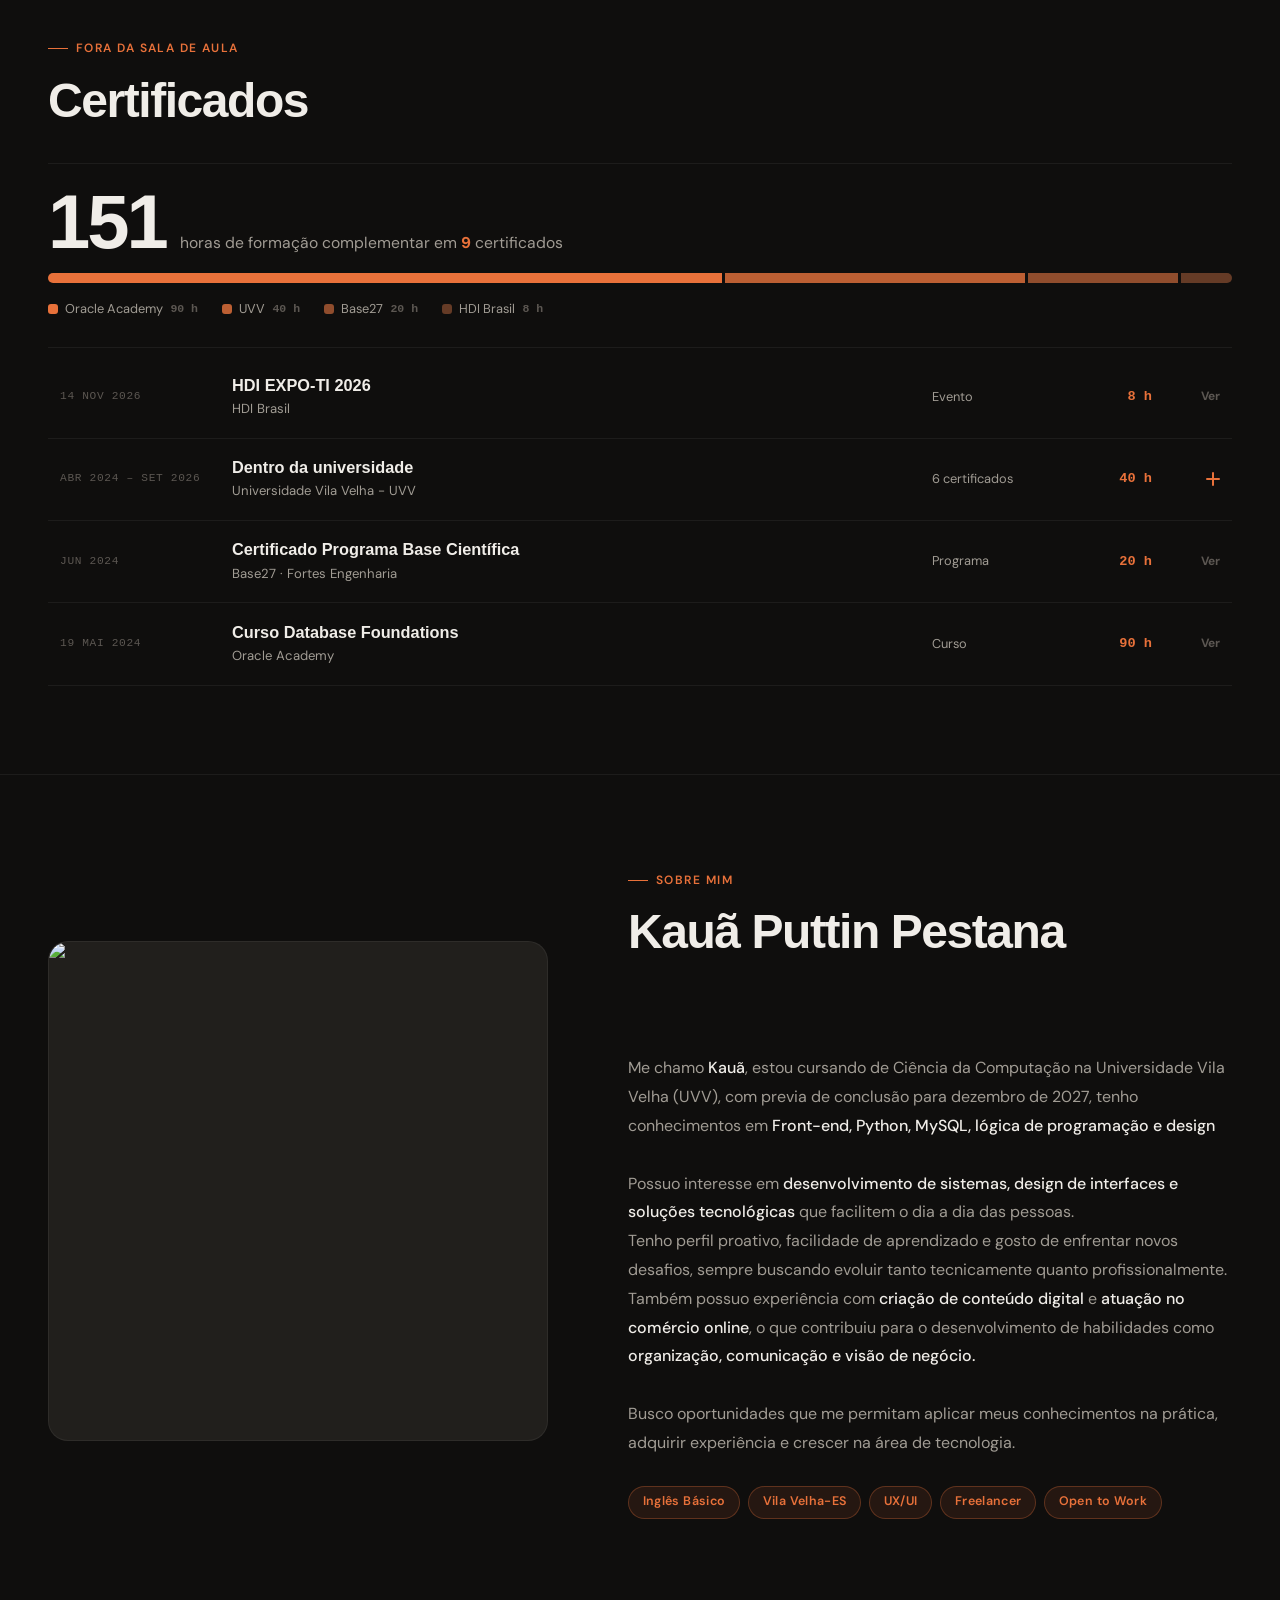
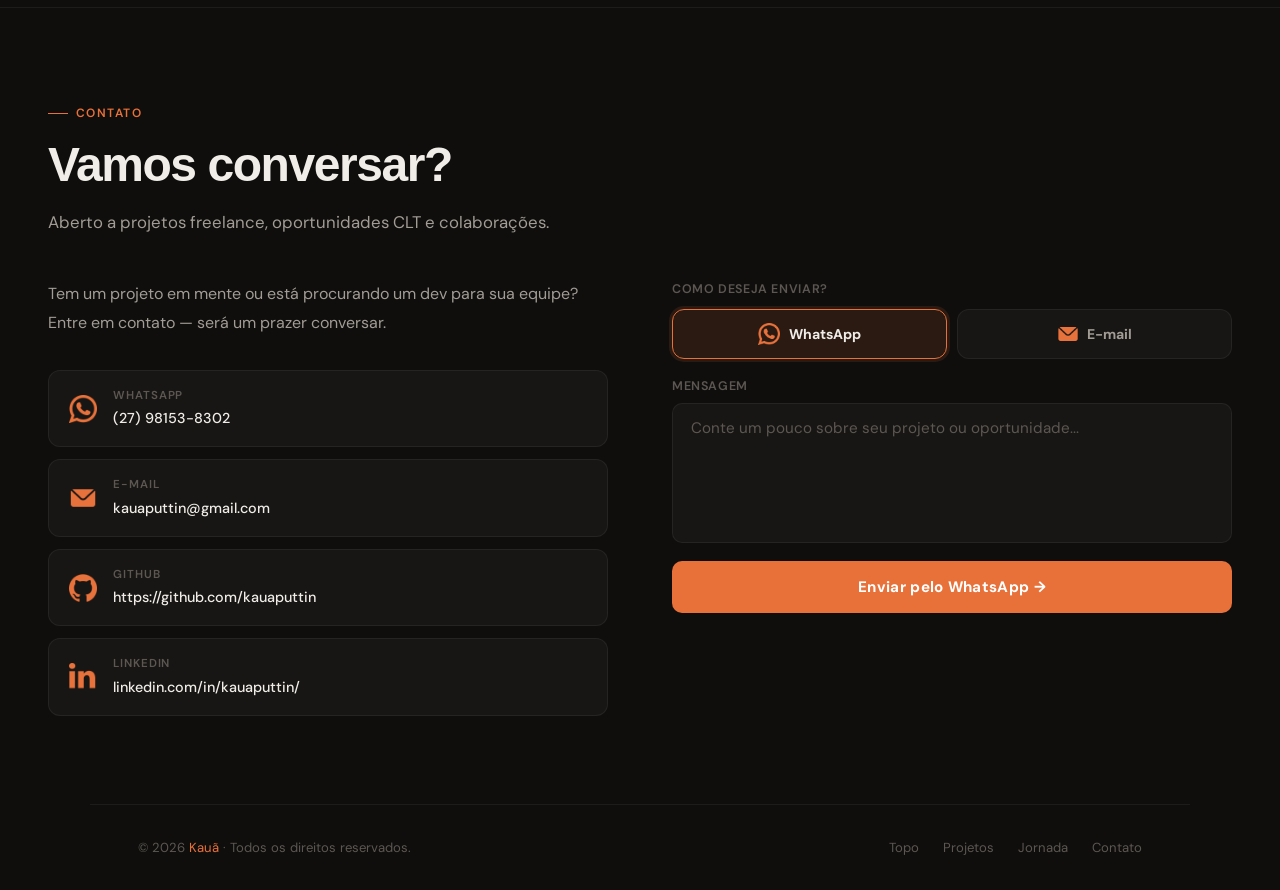
==== commit 33ba5db0: "feat: novo design da seção de certificados Substitui o layout em cards (parecido demais com outro si" ====
--- a/index.html
+++ b/index.html
@@ -588,108 +588,147 @@
        CERTIFICATES
   ============================ -->
   <section id="certificates">
-    <div class="certificates-header">
-      <div class="certificates-heading">
-        <span class="section-label">Fora da sala de aula</span>
-        <h2 class="section-title">Certificados</h2>
+    <span class="section-label">Fora da sala de aula</span>
+    <h2 class="section-title">Certificados</h2>
+
+    <div class="cert-summary fade-up" id="certSummary">
+      <p class="cert-total">
+        <strong data-cert-count="158">158</strong>
+        <span>horas de formação complementar em <b data-cert-count="9">9</b> certificados</span>
+      </p>
+      <div class="cert-bar" aria-hidden="true">
+          <span class="cert-bar-seg" style="--w: 56.96%; --i: 0" title="Oracle Academy · 90 h"></span>
+          <span class="cert-bar-seg" style="--w: 25.32%; --i: 1" title="UVV · 40 h"></span>
+          <span class="cert-bar-seg" style="--w: 12.66%; --i: 2" title="Base27 · 20 h"></span>
+          <span class="cert-bar-seg" style="--w: 5.06%; --i: 3" title="HDI Brasil · 8 h"></span>
       </div>
-
-      <dl class="certificates-stats" id="certificatesStats">
-        <div class="certificates-stat">
-          <dt>Certificados</dt>
-          <dd><span data-cert-stat="count">9</span></dd>
-        </div>
-        <div class="certificates-stat">
-          <dt>Horas</dt>
-          <dd><span data-cert-stat="hours">158</span><small>h</small></dd>
-        </div>
-      </dl>
-    </div>
-
-    <div class="certificates-grid" id="certificatesGrid">
-      <article class="certificate-card fade-up" style="--cert-index: 0" data-certificate-image="documentos/certificados/expoTi2026.jpg" data-hours="8">
-        <div class="certificate-media">
-          <img src="documentos/certificados/expoTi2026.jpg" alt="" class="certificate-thumb" loading="lazy" />
-          <span class="certificate-hours">8 h</span>
-          <button class="certificate-view-btn" type="button">Ver certificado</button>
-        </div>
-        <div class="certificate-content">
-          <div class="certificate-meta">
-            <span class="certificate-type">Evento</span>
-            <span class="certificate-date">14 nov 2026</span>
-          </div>
-          <h3 class="certificate-title">HDI EXPO-TI 2026</h3>
-          <p class="certificate-issuer">HDI Brasil</p>
-          <p class="certificate-desc">Participação no HDI EXPO-TI 2026, evento sobre tecnologia e gestão de serviços de TI, com carga horária de 8 horas.</p>
-        </div>
-      </article>
-
-      <article class="certificate-card certificate-card-group fade-up" style="--cert-index: 1" data-certificate-image="documentos/certificados/inovaweek2026.jpg" data-hours="40" data-count="6">
-        <div class="certificate-media certificate-media-stack">
-          <img src="documentos/certificados/campusParty.jpg" alt="" class="certificate-thumb certificate-stack-item" style="--stack: 3" loading="lazy" />
-          <img src="documentos/certificados/apresentador.jpg" alt="" class="certificate-thumb certificate-stack-item" style="--stack: 2" loading="lazy" />
-          <img src="documentos/certificados/expositor.jpg" alt="" class="certificate-thumb certificate-stack-item" style="--stack: 1" loading="lazy" />
-          <img src="documentos/certificados/inovaweek2026.jpg" alt="" class="certificate-thumb certificate-stack-item" style="--stack: 0" loading="lazy" />
-          <span class="certificate-hours">40 h</span>
-          <button class="certificate-view-btn" type="button">Ver certificados</button>
-        </div>
-        <div class="certificate-content">
-          <div class="certificate-meta">
-            <span class="certificate-type">6 certificados</span>
-            <span class="certificate-date">abr 2024 – set 2026</span>
-          </div>
-          <h3 class="certificate-title">Dentro da universidade</h3>
-          <p class="certificate-issuer">Universidade Vila Velha - UVV</p>
-          <ul class="certificate-desc certificate-group-list">
-            <li data-certificate-item="documentos/certificados/inovaweek2026.jpg"><span>InovaApps · InovaWeek 2026 – Robotic Solution</span><small>12 h</small><span class="certificate-item-extra" hidden><em data-k="type">Extensão</em><em data-k="date">21 a 24 set 2026</em><em data-k="desc">Ouvinte no InovaApps, realizado no projeto de extensão InovaWeek 2026 – Robotic Solution, na UVV.</em></span></li>
-            <li data-certificate-item="documentos/certificados/expositor.jpg"><span>Expositor no evento Expoinova</span><small>8 h</small><span class="certificate-item-extra" hidden><em data-k="type">Exposição</em><em data-k="date">16 a 18 set 2025</em><em data-k="desc">Participação como expositor apresentando o projeto AI Facilites: For Best Generation durante a Inovaweek 2025.</em></span></li>
-            <li data-certificate-item="documentos/certificados/apresentador.jpg"><span>Apresentador do Pitch no “INOVAAPPS”</span><small>1 h</small><span class="certificate-item-extra" hidden><em data-k="type">Pitch</em><em data-k="date">16 a 18 set 2025</em><em data-k="desc">Apresentação do projeto AI Facilites: For Best Generation durante a Inovaweek 2025.</em></span></li>
-            <li data-certificate-item="documentos/certificados/campusParty.jpg"><span>Visita Técnica à 16ª Campus Party Brasil</span><small>16 h</small><span class="certificate-item-extra" hidden><em data-k="type">Visita técnica</em><em data-k="date">12 e 13 jul 2024</em><em data-k="desc">Vivência técnica em evento de tecnologia em São Paulo, promovida pela UVV, sobre inovação, comunidades digitais e experiências práticas.</em></span></li>
-            <li data-certificate-item="documentos/certificados/chatGpt.jpg"><span>Programando com ChatGPT</span><small>2 h</small><span class="certificate-item-extra" hidden><em data-k="type">Oficina</em><em data-k="date">23 abr 2024</em><em data-k="desc">Participação em atividade sobre programação com ChatGPT e aplicações práticas de IA no desenvolvimento.</em></span></li>
-            <li data-certificate-item="documentos/certificados/iaNaPratica.jpg"><span>Ouvinte Palestra “IA na Prática”</span><small>1 h</small><span class="certificate-item-extra" hidden><em data-k="type">Palestra</em><em data-k="date">24 abr 2024</em><em data-k="desc">Participação em palestra sobre uso prático de inteligência artificial no contexto acadêmico e profissional.</em></span></li>
-          </ul>
-        </div>
-      </article>
-
-      <article class="certificate-card fade-up" style="--cert-index: 2" data-certificate-image="documentos/certificados/base27.jpg" data-hours="20">
-        <div class="certificate-media">
-          <img src="documentos/certificados/base27.jpg" alt="" class="certificate-thumb" loading="lazy" />
-          <span class="certificate-hours">20 h</span>
-          <button class="certificate-view-btn" type="button">Ver certificado</button>
-        </div>
-        <div class="certificate-content">
-          <div class="certificate-meta">
-            <span class="certificate-type">Programa</span>
-            <span class="certificate-date">jun 2024</span>
-          </div>
-          <h3 class="certificate-title">Certificado Programa Base Científica</h3>
-          <p class="certificate-issuer">Base27 · Fortes Engenharia</p>
-          <p class="certificate-desc">Projeto para desenvolvimento de soluções proposto pela Fortes Engenharia, realizado pela Base27.</p>
-        </div>
-      </article>
-
-      <article class="certificate-card fade-up" style="--cert-index: 3" data-certificate-image="documentos/certificados/oracle.png" data-hours="90">
-        <div class="certificate-media">
-          <img src="documentos/certificados/oracle.png" alt="" class="certificate-thumb" loading="lazy" />
-          <span class="certificate-hours">90 h</span>
-          <button class="certificate-view-btn" type="button">Ver certificado</button>
-        </div>
-        <div class="certificate-content">
-          <div class="certificate-meta">
-            <span class="certificate-type">Curso</span>
-            <span class="certificate-date">19 mai 2024</span>
-          </div>
-          <h3 class="certificate-title">Curso Database Foundations</h3>
-          <p class="certificate-issuer">Oracle Academy</p>
-          <p class="certificate-desc">Conclusão satisfatória do exame final do curso Database Foundations da Oracle Academy.</p>
-        </div>
-      </article>
-    </div>
-
-    <div class="certificates-more-container">
-      <button class="btn-secondary certificate-toggle-btn" id="certificateToggleBtn" type="button" aria-controls="certificatesGrid" aria-expanded="false">
-        Ver mais certificados &rarr;
-      </button>
+      <ul class="cert-legend">
+          <li style="--i: 0"><i></i>Oracle Academy<b>90 h</b></li>
+          <li style="--i: 1"><i></i>UVV<b>40 h</b></li>
+          <li style="--i: 2"><i></i>Base27<b>20 h</b></li>
+          <li style="--i: 3"><i></i>HDI Brasil<b>8 h</b></li>
+      </ul>
+    </div>
+
+    <div class="cert-list-wrap fade-up">
+      <ol class="cert-list">
+          <li class="cert-row" data-src="documentos/certificados/expoTi2026.jpg" tabindex="0" role="button">
+            <span class="cert-row-date">14 nov 2026</span>
+            <div class="cert-row-main">
+              <h3 class="cert-row-title">HDI EXPO-TI 2026</h3>
+              <p class="cert-row-issuer">HDI Brasil</p>
+            </div>
+            <span class="cert-row-type">Evento</span>
+            <span class="cert-row-hours">8 h</span>
+            <span class="cert-row-action">Ver</span>
+            <p class="cert-row-desc" hidden>Participação no HDI EXPO-TI 2026, evento sobre tecnologia e gestão de serviços de TI, com carga horária de 8 horas.</p>
+          </li>
+          <li class="cert-row-group" data-src="documentos/certificados/inovaweek2026.jpg">
+            <button class="cert-row cert-row-toggle" type="button" aria-expanded="false" aria-controls="certUvvList">
+              <span class="cert-row-date">abr 2024 – set 2026</span>
+              <span class="cert-row-main">
+                <span class="cert-row-title">Dentro da universidade</span>
+                <span class="cert-row-issuer">Universidade Vila Velha - UVV</span>
+              </span>
+              <span class="cert-row-type">6 certificados</span>
+              <span class="cert-row-hours">40 h</span>
+              <span class="cert-row-plus" aria-hidden="true"></span>
+            </button>
+            <div class="cert-sublist-wrap" id="certUvvList">
+              <ol class="cert-sublist">
+          <li class="cert-row cert-row-sub" data-src="documentos/certificados/inovaweek2026.jpg" tabindex="0" role="button">
+            <span class="cert-row-date">21 a 24 set 2026</span>
+            <div class="cert-row-main">
+              <h3 class="cert-row-title">InovaApps · InovaWeek 2026 – Robotic Solution</h3>
+              <p class="cert-row-issuer">Universidade Vila Velha - UVV</p>
+            </div>
+            <span class="cert-row-type">Extensão</span>
+            <span class="cert-row-hours">12 h</span>
+            <span class="cert-row-action">Ver</span>
+            <p class="cert-row-desc" hidden>Ouvinte no InovaApps, realizado no projeto de extensão InovaWeek 2026 – Robotic Solution, na UVV.</p>
+          </li>
+          <li class="cert-row cert-row-sub" data-src="documentos/certificados/expositor.jpg" tabindex="0" role="button">
+            <span class="cert-row-date">16 a 18 set 2025</span>
+            <div class="cert-row-main">
+              <h3 class="cert-row-title">Expositor no evento Expoinova</h3>
+              <p class="cert-row-issuer">Universidade Vila Velha - UVV</p>
+            </div>
+            <span class="cert-row-type">Exposição</span>
+            <span class="cert-row-hours">8 h</span>
+            <span class="cert-row-action">Ver</span>
+            <p class="cert-row-desc" hidden>Participação como expositor apresentando o projeto AI Facilites: For Best Generation durante a Inovaweek 2025.</p>
+          </li>
+          <li class="cert-row cert-row-sub" data-src="documentos/certificados/apresentador.jpg" tabindex="0" role="button">
+            <span class="cert-row-date">16 a 18 set 2025</span>
+            <div class="cert-row-main">
+              <h3 class="cert-row-title">Apresentador do Pitch no “INOVAAPPS”</h3>
+              <p class="cert-row-issuer">Universidade Vila Velha - UVV</p>
+            </div>
+            <span class="cert-row-type">Pitch</span>
+            <span class="cert-row-hours">1 h</span>
+            <span class="cert-row-action">Ver</span>
+            <p class="cert-row-desc" hidden>Apresentação do projeto AI Facilites: For Best Generation durante a Inovaweek 2025.</p>
+          </li>
+          <li class="cert-row cert-row-sub" data-src="documentos/certificados/campusParty.jpg" tabindex="0" role="button">
+            <span class="cert-row-date">12 e 13 jul 2024</span>
+            <div class="cert-row-main">
+              <h3 class="cert-row-title">Visita Técnica à 16ª Campus Party Brasil</h3>
+              <p class="cert-row-issuer">Universidade Vila Velha - UVV</p>
+            </div>
+            <span class="cert-row-type">Visita técnica</span>
+            <span class="cert-row-hours">16 h</span>
+            <span class="cert-row-action">Ver</span>
+            <p class="cert-row-desc" hidden>Vivência técnica em evento de tecnologia em São Paulo, promovida pela UVV, sobre inovação, comunidades digitais e experiências práticas.</p>
+          </li>
+          <li class="cert-row cert-row-sub" data-src="documentos/certificados/chatGpt.jpg" tabindex="0" role="button">
+            <span class="cert-row-date">23 abr 2024</span>
+            <div class="cert-row-main">
+              <h3 class="cert-row-title">Programando com ChatGPT</h3>
+              <p class="cert-row-issuer">Universidade Vila Velha - UVV</p>
+            </div>
+            <span class="cert-row-type">Oficina</span>
+            <span class="cert-row-hours">2 h</span>
+            <span class="cert-row-action">Ver</span>
+            <p class="cert-row-desc" hidden>Participação em atividade sobre programação com ChatGPT e aplicações práticas de IA no desenvolvimento.</p>
+          </li>
+          <li class="cert-row cert-row-sub" data-src="documentos/certificados/iaNaPratica.jpg" tabindex="0" role="button">
+            <span class="cert-row-date">24 abr 2024</span>
+            <div class="cert-row-main">
+              <h3 class="cert-row-title">Ouvinte Palestra “IA na Prática”</h3>
+              <p class="cert-row-issuer">Universidade Vila Velha - UVV</p>
+            </div>
+            <span class="cert-row-type">Palestra</span>
+            <span class="cert-row-hours">1 h</span>
+            <span class="cert-row-action">Ver</span>
+            <p class="cert-row-desc" hidden>Participação em palestra sobre uso prático de inteligência artificial no contexto acadêmico e profissional.</p>
+          </li>
+              </ol>
+            </div>
+          </li>
+          <li class="cert-row" data-src="documentos/certificados/base27.jpg" tabindex="0" role="button">
+            <span class="cert-row-date">jun 2024</span>
+            <div class="cert-row-main">
+              <h3 class="cert-row-title">Certificado Programa Base Científica</h3>
+              <p class="cert-row-issuer">Base27 · Fortes Engenharia</p>
+            </div>
+            <span class="cert-row-type">Programa</span>
+            <span class="cert-row-hours">20 h</span>
+            <span class="cert-row-action">Ver</span>
+            <p class="cert-row-desc" hidden>Projeto para desenvolvimento de soluções proposto pela Fortes Engenharia, realizado pela Base27.</p>
+          </li>
+          <li class="cert-row" data-src="documentos/certificados/oracle.png" tabindex="0" role="button">
+            <span class="cert-row-date">19 mai 2024</span>
+            <div class="cert-row-main">
+              <h3 class="cert-row-title">Curso Database Foundations</h3>
+              <p class="cert-row-issuer">Oracle Academy</p>
+            </div>
+            <span class="cert-row-type">Curso</span>
+            <span class="cert-row-hours">90 h</span>
+            <span class="cert-row-action">Ver</span>
+            <p class="cert-row-desc" hidden>Conclusão satisfatória do exame final do curso Database Foundations da Oracle Academy.</p>
+          </li>
+      </ol>
+      <div class="cert-preview" aria-hidden="true"><img alt="" /></div>
     </div>
   </section>
 
--- a/style.css
+++ b/style.css
@@ -4586,59 +4586,71 @@
 
 html:not([data-theme="dark"]) .nav-hire-button .nav-hire-arrow { color: #F08A55; }
 
-
 /* ============================================
    CERT VIEWER — tela cheia, arrastar para o lado
 ============================================ */
 .cert-viewer {
   --drag: 0px;
   position: fixed;
-  inset: 0;
+  top: 0;
+  left: 0;
+  width: 100%;
+  height: 100vh;
+  height: 100lvh;
   z-index: 2000;
   display: grid;
   grid-template-rows: auto minmax(0, 1fr) auto auto;
-  background: rgba(10, 9, 8, 0.94);
-  backdrop-filter: blur(14px);
-  -webkit-backdrop-filter: blur(14px);
+  background: #0c0b0a;
   color: #F0EDE8;
   opacity: 0;
   visibility: hidden;
-  transition: opacity 0.3s ease, visibility 0.3s;
+  transition: opacity 0.22s ease, visibility 0.22s;
   overscroll-behavior: contain;
 }
 
-.cert-viewer.open { opacity: 1; visibility: visible; }
+.cert-viewer.open { opacity: 1; visibility: visible; transition: none; }
+
+.cert-viewer::before {
+  content: '';
+  position: absolute;
+  inset: 0;
+  pointer-events: none;
+  background: radial-gradient(70% 45% at 50% 40%, rgba(232, 113, 58, 0.12), transparent 70%);
+}
 
 .cert-viewer-bar {
+  position: relative;
   display: flex;
   align-items: center;
   justify-content: space-between;
   gap: 1rem;
-  padding: max(1rem, env(safe-area-inset-top)) clamp(1rem, 4vw, 2rem) 0.5rem;
-}
-
-.cert-viewer-heading { display: grid; gap: 0.15rem; min-width: 0; }
-.cert-viewer-group { font-size: 0.95rem; font-weight: 700; }
+  padding: calc(env(safe-area-inset-top) + 0.75rem) clamp(1rem, 4vw, 2rem) 0.25rem;
+}
+
+.cert-viewer-heading { display: grid; gap: 0.1rem; min-width: 0; }
+.cert-viewer-group { font-size: 0.85rem; font-weight: 700; }
 .cert-viewer-count {
   font-family: ui-monospace, 'SFMono-Regular', Consolas, monospace;
-  font-size: 0.72rem;
+  font-size: 0.66rem;
   letter-spacing: 0.12em;
   color: #E8713A;
 }
 
 .cert-viewer-close {
-  width: 44px;
-  height: 44px;
-  flex: 0 0 44px;
+  width: 40px;
+  height: 40px;
+  flex: 0 0 40px;
+  margin-right: -0.5rem;
   border: 0;
   background: transparent;
   color: #F0EDE8;
-  font-size: 2rem;
+  font-size: 1.7rem;
   line-height: 1;
   cursor: pointer;
 }
 
 .cert-viewer-track {
+  position: relative;
   display: flex;
   overflow-x: auto;
   overflow-y: hidden;
@@ -4646,7 +4658,7 @@
   scrollbar-width: none;
   -webkit-overflow-scrolling: touch;
   transform: translateY(var(--drag));
-  transition: transform 0.25s ease, opacity 0.25s ease;
+  transition: transform 0.25s ease;
 }
 
 .cert-viewer.dragging .cert-viewer-track { transition: none; }
@@ -4662,54 +4674,50 @@
   flex-direction: column;
   align-items: center;
   justify-content: center;
-  gap: 1.25rem;
-  padding: 0.5rem clamp(1rem, 6vw, 5rem) 1rem;
+  gap: 1rem;
+  padding: 0.5rem clamp(1.25rem, 6vw, 5rem) 0.75rem;
   overflow-y: auto;
 }
 
 .cert-viewer-media {
-  width: min(100%, 880px);
+  width: min(100%, 760px);
   display: grid;
   place-items: center;
 }
 
 .cert-viewer-media img {
   max-width: 100%;
-  max-height: min(58vh, 620px);
+  max-height: min(52vh, 540px);
   width: auto;
   height: auto;
-  border-radius: 10px;
+  border-radius: 8px;
   background: #fff;
-  box-shadow: 0 30px 70px rgba(0, 0, 0, 0.55);
+  box-shadow: 0 24px 50px rgba(0, 0, 0, 0.5);
   user-select: none;
   -webkit-user-drag: none;
-  transform: scale(0.96);
-  opacity: 0.6;
-  transition: transform 0.45s cubic-bezier(0.22, 1, 0.36, 1), opacity 0.45s ease;
-}
-
-.cert-viewer.open .cert-viewer-media img { transform: scale(1); opacity: 1; }
+  will-change: transform;
+}
 
 .cert-viewer-info {
-  width: min(100%, 640px);
+  width: min(100%, 560px);
   display: grid;
-  gap: 0.45rem;
+  gap: 0.3rem;
 }
 
 .cert-viewer-meta {
   display: flex;
   flex-wrap: wrap;
   align-items: center;
-  gap: 0.5rem 0.85rem;
+  gap: 0.35rem 0.7rem;
   font-family: ui-monospace, 'SFMono-Regular', Consolas, monospace;
-  font-size: 0.7rem;
+  font-size: 0.62rem;
   letter-spacing: 0.08em;
   text-transform: uppercase;
   color: #a19c94;
 }
 
 .cert-viewer-chip {
-  padding: 0.25rem 0.6rem;
+  padding: 0.18rem 0.5rem;
   border-radius: 999px;
   background: rgba(232, 113, 58, 0.14);
   color: #F08A55;
@@ -4717,32 +4725,34 @@
   font-weight: 700;
   letter-spacing: 0;
   text-transform: none;
-  font-size: 0.74rem;
+  font-size: 0.68rem;
 }
 
 .cert-viewer-hours { color: #F08A55; font-weight: 700; }
 
 .cert-viewer-info h3 {
+  margin-top: 0.15rem;
   font-family: var(--font-display);
-  font-size: clamp(1.2rem, 3.6vw, 1.6rem);
-  line-height: 1.2;
+  font-size: clamp(1rem, 2.6vw, 1.3rem);
+  line-height: 1.25;
   font-weight: 800;
   color: #F0EDE8;
 }
 
-.cert-viewer-issuer { color: #F08A55; font-weight: 600; font-size: 0.9rem; }
-.cert-viewer-desc { color: #b8b2aa; font-size: 0.92rem; line-height: 1.6; }
+.cert-viewer-issuer { color: #F08A55; font-weight: 600; font-size: 0.78rem; }
+.cert-viewer-desc { color: #b0aaa2; font-size: 0.8rem; line-height: 1.55; }
 
 .cert-viewer-dots {
+  position: relative;
   display: flex;
   justify-content: center;
-  gap: 0.45rem;
-  padding: 0.25rem 0 0.5rem;
+  gap: 0.4rem;
+  padding: 0.25rem 0 0.4rem;
 }
 
 .cert-viewer-dots button {
-  width: 8px;
-  height: 8px;
+  width: 6px;
+  height: 6px;
   padding: 0;
   border: 0;
   border-radius: 999px;
@@ -4751,13 +4761,14 @@
   transition: width 0.3s ease, background 0.3s ease;
 }
 
-.cert-viewer-dots button.active { width: 24px; background: #E8713A; }
+.cert-viewer-dots button.active { width: 18px; background: #E8713A; }
 
 .cert-viewer-hint {
+  position: relative;
   text-align: center;
-  font-size: 0.75rem;
+  font-size: 0.68rem;
   color: #8f8a83;
-  padding: 0 1rem max(1rem, env(safe-area-inset-bottom));
+  padding: 0 1rem calc(env(safe-area-inset-bottom) + 1rem);
   transition: opacity 0.4s ease;
 }
 
@@ -4768,14 +4779,14 @@
 .cert-viewer-arrow {
   position: absolute;
   top: 42%;
-  width: 52px;
-  height: 52px;
+  width: 48px;
+  height: 48px;
   display: grid;
   place-items: center;
   border: 0;
   background: transparent;
   color: #F0EDE8;
-  font-size: 2.6rem;
+  font-size: 2.2rem;
   line-height: 1;
   cursor: pointer;
   transition: color 0.2s ease, opacity 0.2s ease;
@@ -4786,10 +4797,26 @@
 .cert-viewer-prev { left: clamp(0.25rem, 2vw, 1.5rem); }
 .cert-viewer-next { right: clamp(0.25rem, 2vw, 1.5rem); }
 
+/* entrada: barra, textos e pontos aparecem em sequência depois da imagem */
+.cert-viewer.is-entering .cert-viewer-bar,
+.cert-viewer.is-entering .cert-viewer-info,
+.cert-viewer.is-entering .cert-viewer-dots,
+.cert-viewer.is-entering .cert-viewer-hint {
+  animation: certViewerIn 0.45s cubic-bezier(0.22, 1, 0.36, 1) both;
+}
+.cert-viewer.is-entering .cert-viewer-info { animation-delay: 0.16s; }
+.cert-viewer.is-entering .cert-viewer-dots,
+.cert-viewer.is-entering .cert-viewer-hint { animation-delay: 0.26s; }
+
+@keyframes certViewerIn {
+  from { opacity: 0; transform: translateY(12px); }
+  to   { opacity: 1; transform: translateY(0); }
+}
+
 @media (hover: none), (max-width: 768px) {
   .cert-viewer-arrow { display: none; }
-  .cert-viewer-slide { justify-content: flex-start; padding-top: 1rem; }
-  .cert-viewer-media img { max-height: 46vh; border-radius: 8px; }
+  .cert-viewer-media img { max-height: 34vh; }
+  .cert-viewer-slide { gap: 0.85rem; }
 }
 
 @media (min-width: 769px) and (hover: hover) {
@@ -4797,5 +4824,329 @@
 }
 
 @media (prefers-reduced-motion: reduce) {
-  .cert-viewer, .cert-viewer-track, .cert-viewer-media img, .cert-viewer-dots button { transition: none; }
-}
+  .cert-viewer, .cert-viewer-track, .cert-viewer-dots button { transition: none; }
+  .cert-viewer.is-entering * { animation: none !important; }
+}
+
+.cert-viewer, .certificate-media { -webkit-tap-highlight-color: transparent; }
+
+/* certificados individuais: miniatura reta (só o grupo da UVV fica em pilha inclinada) */
+#certificates .certificate-card:not(.certificate-card-group) .certificate-thumb,
+#certificates .certificate-card:not(.certificate-card-group):nth-child(even) .certificate-thumb {
+  transform: translateY(6px);
+}
+
+#certificates .certificate-card:not(.certificate-card-group):hover .certificate-thumb {
+  transform: translateY(-4px) scale(1.05);
+}
+
+/* área escura da miniatura mais baixa */
+#certificates .certificate-media { aspect-ratio: 2 / 1; }
+#certificates .certificate-thumb { max-height: 80%; width: auto; max-width: 72%; }
+#certificates .certificate-media-stack .certificate-stack-item { max-height: 72%; width: auto; max-width: 58%; }
+
+@media (max-width: 768px) {
+  #certificates .certificate-media { aspect-ratio: 16 / 7; }
+}
+#certificates .certificate-thumb { max-height: 76%; }
+#certificates .certificate-card:not(.certificate-card-group) .certificate-thumb,
+#certificates .certificate-card:not(.certificate-card-group):nth-child(even) .certificate-thumb { transform: none; }
+#certificates .certificate-card:not(.certificate-card-group):hover .certificate-thumb { transform: translateY(-3px) scale(1.04); }
+#certificates .certificate-card-group .certificate-media-stack .certificate-stack-item {
+  transform:
+    translate(calc((var(--stack) - 1.5) * 9%), calc(var(--stack) * -3% + 6%))
+    rotate(calc((var(--stack) - 1.5) * 5deg));
+}
+#certificates .certificate-card-group:hover .certificate-media-stack .certificate-stack-item {
+  transform:
+    translate(calc((var(--stack) - 1.5) * 13%), calc(var(--stack) * -2% + 2%))
+    rotate(calc((var(--stack) - 1.5) * 9deg))
+    scale(1.02);
+}
+#certificates .certificate-media { container-type: size; }
+#certificates .certificate-thumb { max-height: 76cqh; max-width: 72cqw; }
+#certificates .certificate-media-stack .certificate-stack-item { max-height: 72cqh; max-width: 58cqw; }
+
+
+/* ============================================
+   CERTIFICADOS v3 — resumo em barra + lista (registro)
+============================================ */
+#certificates .section-title { margin-bottom: 2.25rem; }
+
+.cert-summary {
+  display: grid;
+  gap: 1rem;
+  padding: 1.5rem 0 1.75rem;
+  border-top: 1px solid var(--border);
+  border-bottom: 1px solid var(--border);
+  margin-bottom: 0.5rem;
+}
+
+.cert-total {
+  display: flex;
+  align-items: baseline;
+  flex-wrap: wrap;
+  gap: 0.35rem 0.9rem;
+  color: var(--text-secondary);
+  font-size: 0.98rem;
+}
+
+.cert-total strong {
+  font-family: var(--font-display);
+  font-size: clamp(3rem, 7vw, 4.75rem);
+  font-weight: 800;
+  line-height: 0.9;
+  letter-spacing: -0.04em;
+  color: var(--text-primary);
+  font-variant-numeric: tabular-nums;
+}
+
+.cert-total b { color: var(--accent); font-weight: 800; font-variant-numeric: tabular-nums; }
+
+.cert-bar {
+  display: flex;
+  gap: 3px;
+  height: 10px;
+  border-radius: 999px;
+  overflow: hidden;
+}
+
+.cert-bar-seg {
+  flex: 0 0 var(--w);
+  background: color-mix(in srgb, var(--accent) calc(100% - var(--i) * 22%), var(--surface));
+  transform-origin: left center;
+  transform: scaleX(0);
+  transition: transform 0.9s cubic-bezier(0.22, 1, 0.36, 1) calc(var(--i) * 0.12s);
+}
+
+.cert-summary.is-in .cert-bar-seg { transform: scaleX(1); }
+
+.cert-legend {
+  list-style: none;
+  display: flex;
+  flex-wrap: wrap;
+  gap: 0.5rem 1.5rem;
+  padding: 0;
+  margin: 0;
+  font-size: 0.8rem;
+  color: var(--text-secondary);
+}
+
+.cert-legend li { display: inline-flex; align-items: center; gap: 0.45rem; }
+.cert-legend i {
+  width: 10px;
+  height: 10px;
+  border-radius: 3px;
+  background: color-mix(in srgb, var(--accent) calc(100% - var(--i) * 22%), var(--surface));
+}
+.cert-legend b {
+  font-family: ui-monospace, 'SFMono-Regular', Consolas, monospace;
+  font-size: 0.72rem;
+  font-weight: 600;
+  color: var(--text-muted);
+}
+
+/* ---------- lista ---------- */
+.cert-list-wrap { position: relative; }
+
+.cert-list,
+.cert-sublist {
+  list-style: none;
+  margin: 0;
+  padding: 0;
+}
+
+.cert-list > li { border-bottom: 1px solid var(--border); }
+
+.cert-row {
+  position: relative;
+  width: 100%;
+  display: grid;
+  grid-template-columns: 9.5rem minmax(0, 1fr) 8.5rem 4rem 3rem;
+  align-items: center;
+  gap: 1.25rem;
+  padding: 1.15rem 0.75rem;
+  border: 0;
+  background: transparent;
+  color: inherit;
+  font: inherit;
+  text-align: left;
+  cursor: pointer;
+  transition: background 0.25s ease;
+}
+
+.cert-row::before {
+  content: '';
+  position: absolute;
+  left: 0;
+  top: 18%;
+  bottom: 18%;
+  width: 2px;
+  border-radius: 2px;
+  background: var(--accent);
+  transform: scaleY(0);
+  transition: transform 0.3s cubic-bezier(0.22, 1, 0.36, 1);
+}
+
+.cert-row:hover,
+.cert-row:focus-visible { background: var(--accent-soft); outline: none; }
+.cert-row:hover::before,
+.cert-row:focus-visible::before { transform: scaleY(1); }
+
+.cert-row-date {
+  font-family: ui-monospace, 'SFMono-Regular', Consolas, monospace;
+  font-size: 0.7rem;
+  letter-spacing: 0.06em;
+  text-transform: uppercase;
+  color: var(--text-muted);
+}
+
+.cert-row-main { display: grid; gap: 0.2rem; min-width: 0; }
+
+.cert-row-title {
+  font-family: var(--font-display);
+  font-size: 1.02rem;
+  font-weight: 800;
+  line-height: 1.25;
+  color: var(--text-primary);
+  transition: color 0.2s ease;
+}
+
+.cert-row:hover .cert-row-title { color: var(--accent); }
+
+.cert-row-issuer { font-size: 0.82rem; color: var(--text-secondary); }
+
+.cert-row-type { font-size: 0.8rem; color: var(--text-secondary); }
+
+.cert-row-hours {
+  justify-self: end;
+  font-family: ui-monospace, 'SFMono-Regular', Consolas, monospace;
+  font-size: 0.85rem;
+  font-weight: 700;
+  color: var(--accent);
+  white-space: nowrap;
+}
+
+.cert-row-action {
+  justify-self: end;
+  font-size: 0.75rem;
+  font-weight: 700;
+  color: var(--text-muted);
+  transition: color 0.2s ease;
+}
+
+.cert-row:hover .cert-row-action { color: var(--accent); }
+
+.cert-row-plus {
+  justify-self: end;
+  position: relative;
+  width: 14px;
+  height: 14px;
+}
+
+.cert-row-plus::before,
+.cert-row-plus::after {
+  content: '';
+  position: absolute;
+  left: 0;
+  right: 0;
+  top: 50%;
+  height: 2px;
+  margin-top: -1px;
+  border-radius: 2px;
+  background: var(--accent);
+  transition: transform 0.35s cubic-bezier(0.22, 1, 0.36, 1);
+}
+
+.cert-row-plus::after { transform: rotate(90deg); }
+.cert-row-group.is-open .cert-row-plus::after { transform: rotate(0deg); }
+
+/* grupo da UVV */
+.cert-sublist-wrap {
+  display: grid;
+  grid-template-rows: 0fr;
+  transition: grid-template-rows 0.45s cubic-bezier(0.22, 1, 0.36, 1);
+}
+
+.cert-sublist-wrap > .cert-sublist { overflow: hidden; min-height: 0; }
+.cert-row-group.is-open .cert-sublist-wrap { grid-template-rows: 1fr; }
+
+.cert-sublist {
+  margin-left: 9.5rem;
+  border-left: 1px dashed color-mix(in srgb, var(--accent) 40%, transparent);
+}
+
+.cert-row-sub {
+  grid-template-columns: 8.5rem minmax(0, 1fr) 7rem 3.25rem 3rem;
+  padding: 0.8rem 0.75rem 0.8rem 1.25rem;
+}
+
+.cert-row-sub .cert-row-title { font-size: 0.9rem; }
+.cert-row-sub .cert-row-issuer { display: none; }
+.cert-row-group.is-open .cert-sublist { padding-bottom: 0.75rem; }
+
+/* prévia flutuante (desktop) */
+.cert-preview {
+  position: absolute;
+  top: 0;
+  left: 0;
+  z-index: 5;
+  width: 240px;
+  pointer-events: none;
+  opacity: 0;
+  transition: opacity 0.2s ease;
+  will-change: transform;
+}
+
+.cert-preview img {
+  display: block;
+  width: 100%;
+  border-radius: 8px;
+  background: #fff;
+  box-shadow: 0 20px 45px rgba(0, 0, 0, 0.35);
+  transform: scale(0.92) rotate(-2deg);
+  transition: transform 0.35s cubic-bezier(0.22, 1, 0.36, 1);
+}
+
+.cert-preview.show { opacity: 1; }
+.cert-preview.show img { transform: scale(1) rotate(0deg); }
+
+@media (hover: none), (pointer: coarse) { .cert-preview { display: none; } }
+
+/* ---------- telas menores ---------- */
+@media (max-width: 900px) {
+  .cert-row { grid-template-columns: 7.5rem minmax(0, 1fr) 3.5rem 2.25rem; gap: 1rem; }
+  .cert-row-type { display: none; }
+  .cert-sublist { margin-left: 2rem; }
+  .cert-row-sub { grid-template-columns: 7rem minmax(0, 1fr) 3.25rem 2.25rem; }
+}
+
+@media (max-width: 600px) {
+  .cert-total { font-size: 0.88rem; }
+  .cert-legend { gap: 0.45rem 1rem; font-size: 0.75rem; }
+
+  .cert-row,
+  .cert-row-sub {
+    grid-template-columns: minmax(0, 1fr) auto;
+    grid-template-areas:
+      "main hours"
+      "date action";
+    gap: 0.35rem 0.75rem;
+    padding: 1rem 0.25rem;
+  }
+
+  .cert-row-main { grid-area: main; }
+  .cert-row-hours { grid-area: hours; align-self: start; }
+  .cert-row-date { grid-area: date; }
+  .cert-row-action,
+  .cert-row-plus { grid-area: action; align-self: center; }
+  .cert-row-type { display: none; }
+
+  .cert-sublist { margin-left: 0.75rem; }
+  .cert-row-sub { padding: 0.8rem 0.25rem 0.8rem 1rem; }
+  .cert-row::before { left: -0.25rem; }
+}
+
+@media (prefers-reduced-motion: reduce) {
+  .cert-bar-seg, .cert-sublist-wrap, .cert-row-plus::after, .cert-preview, .cert-preview img { transition: none; }
+}
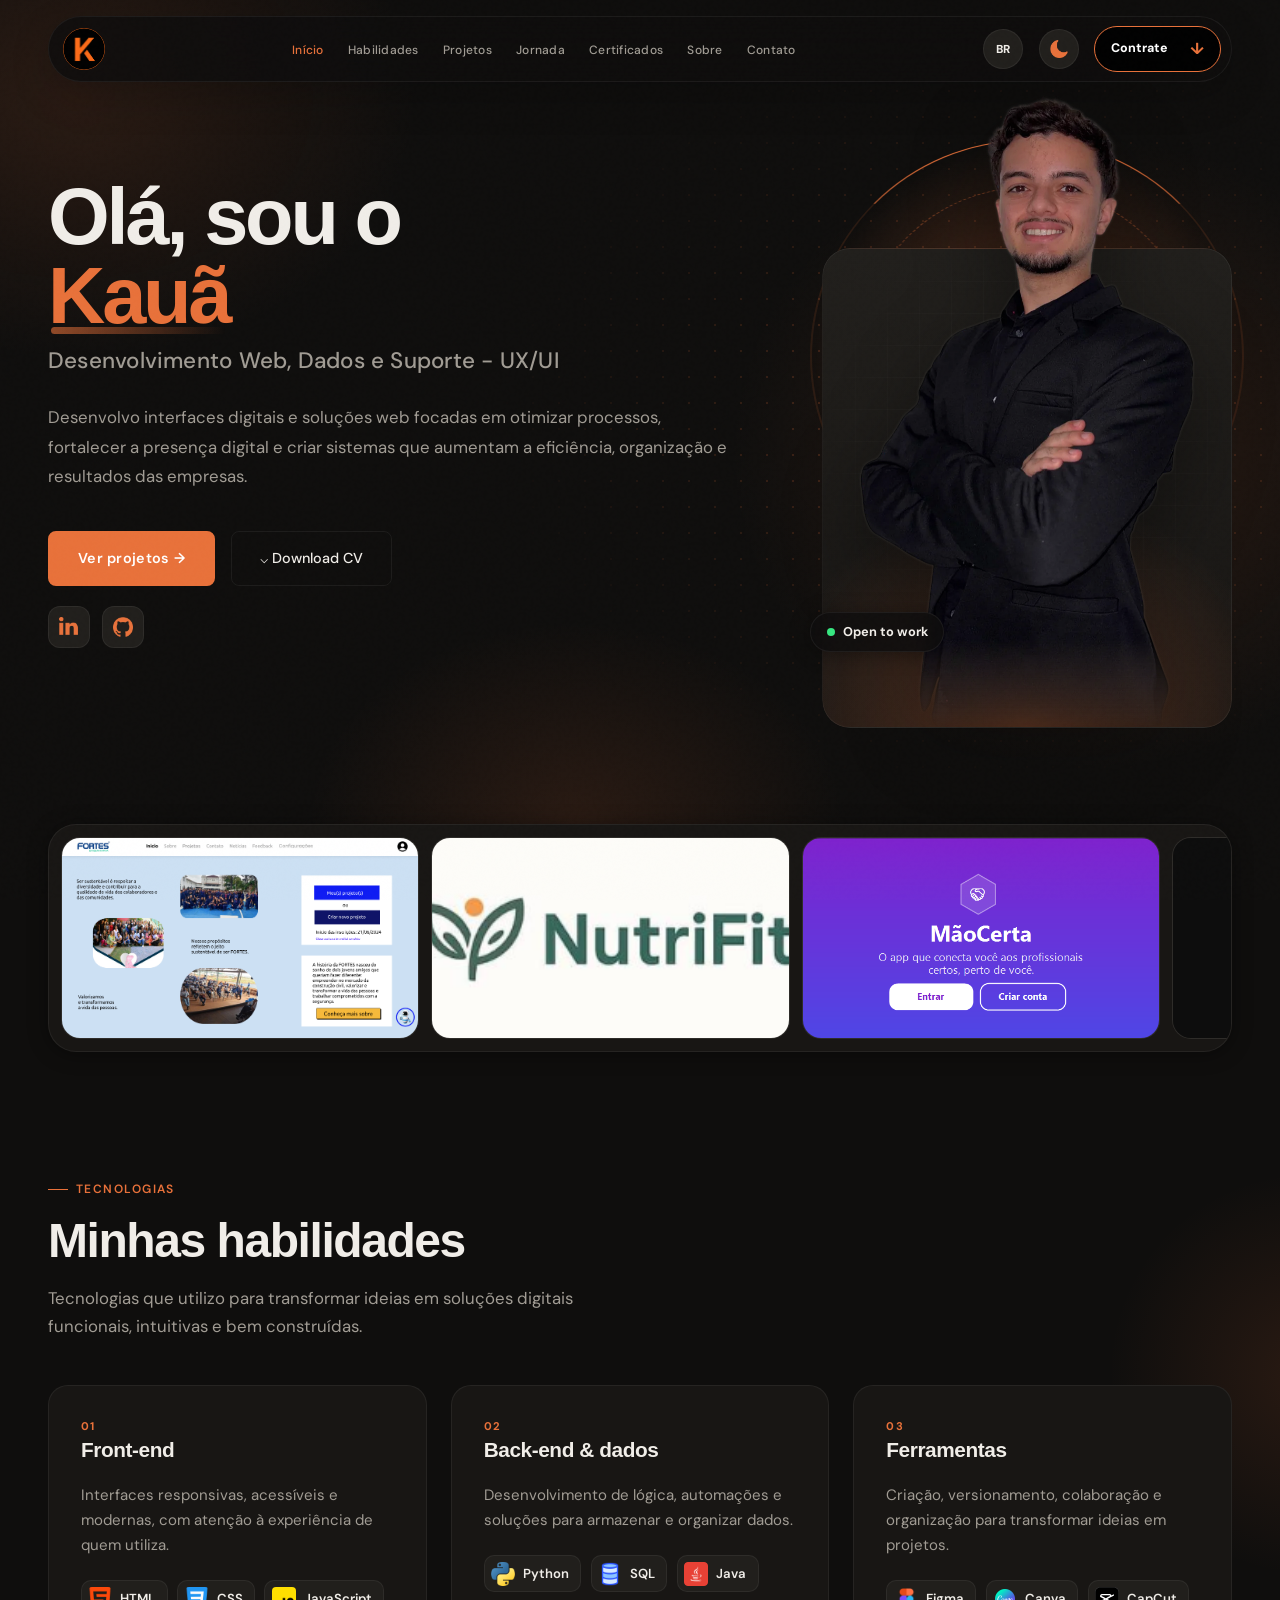
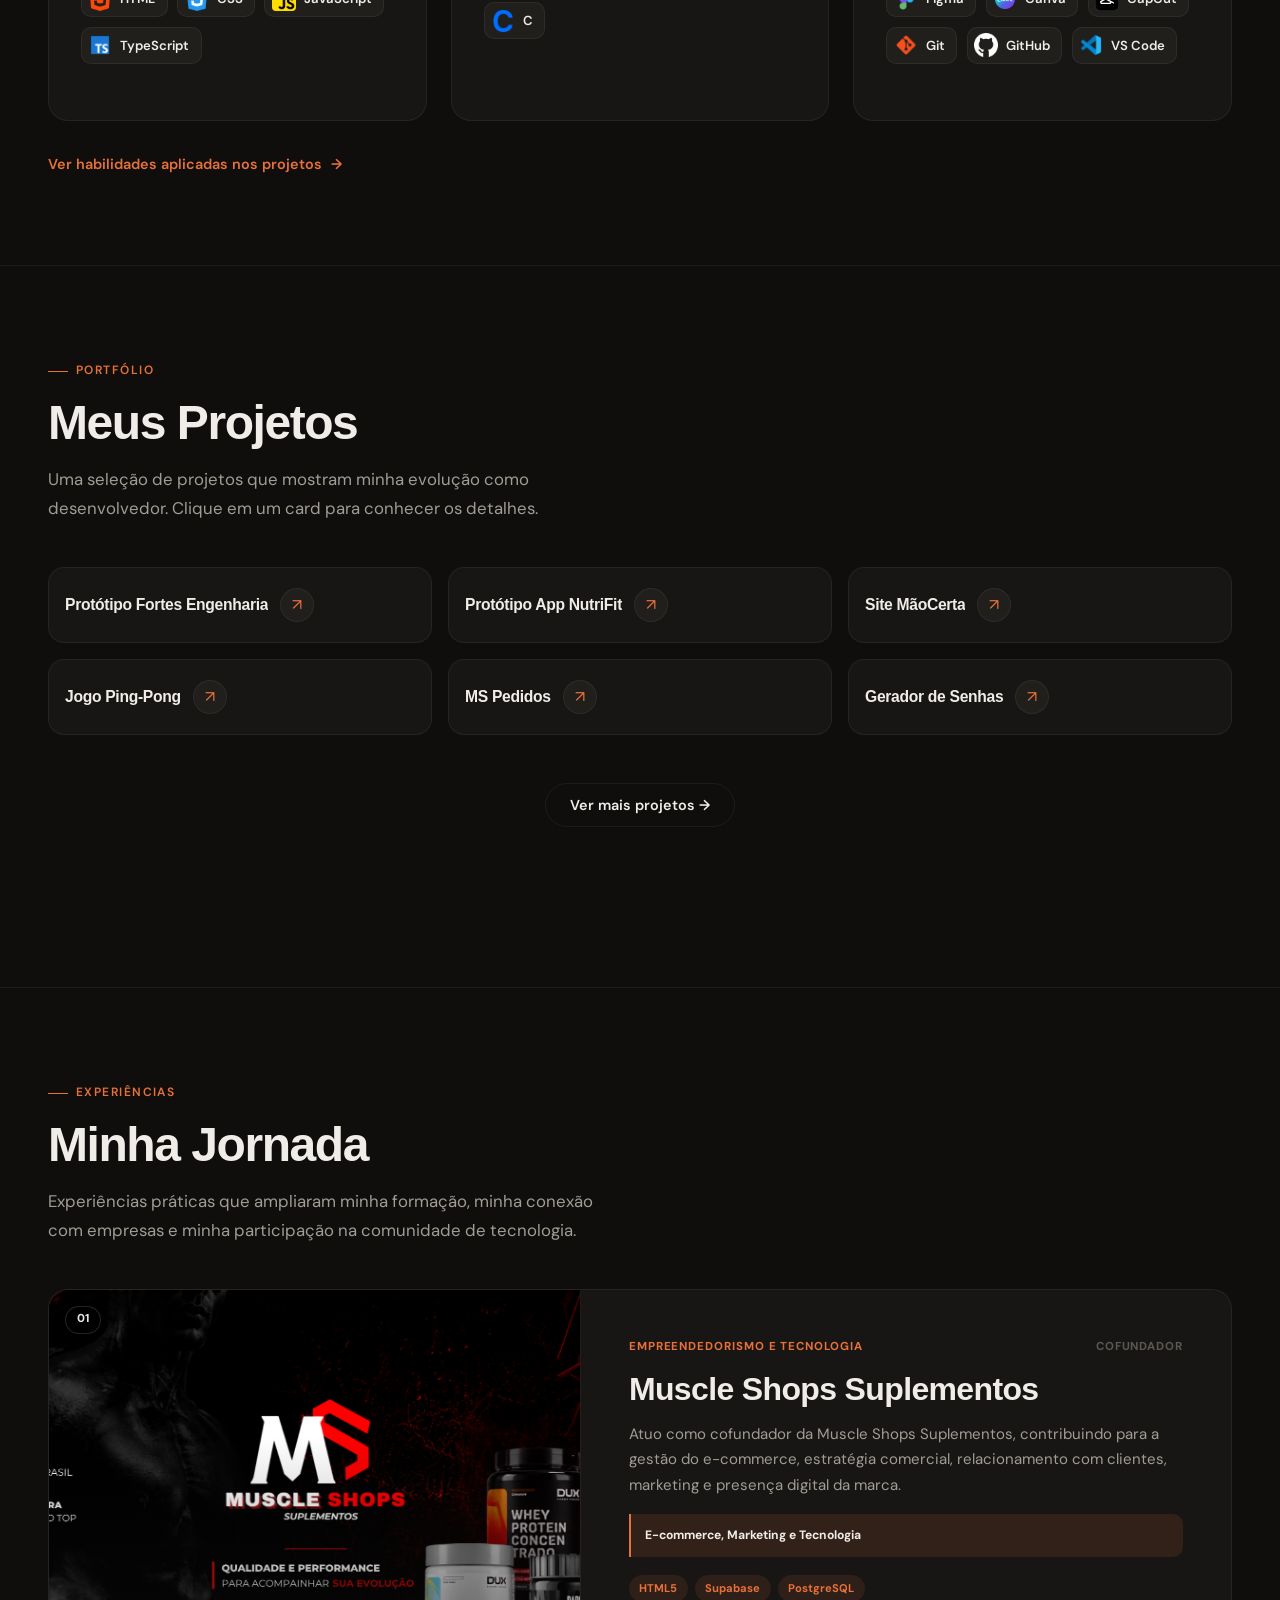
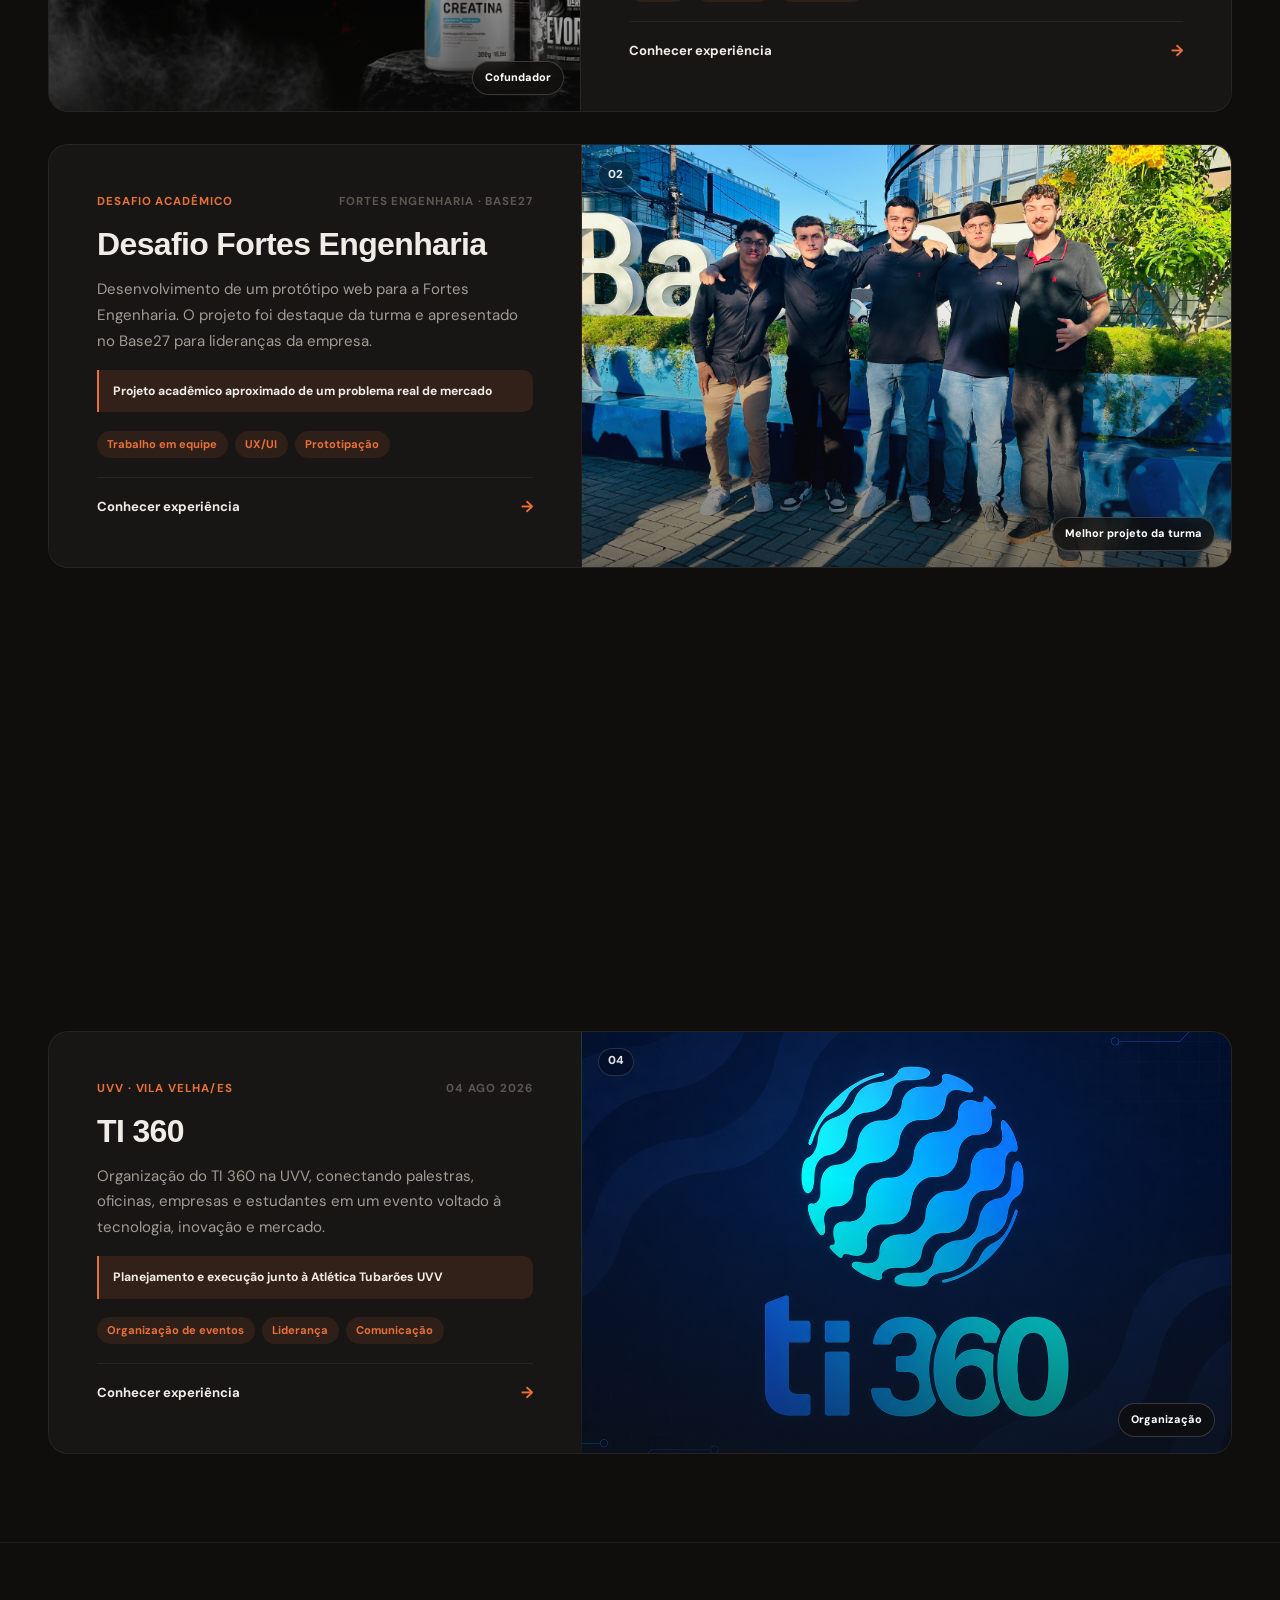
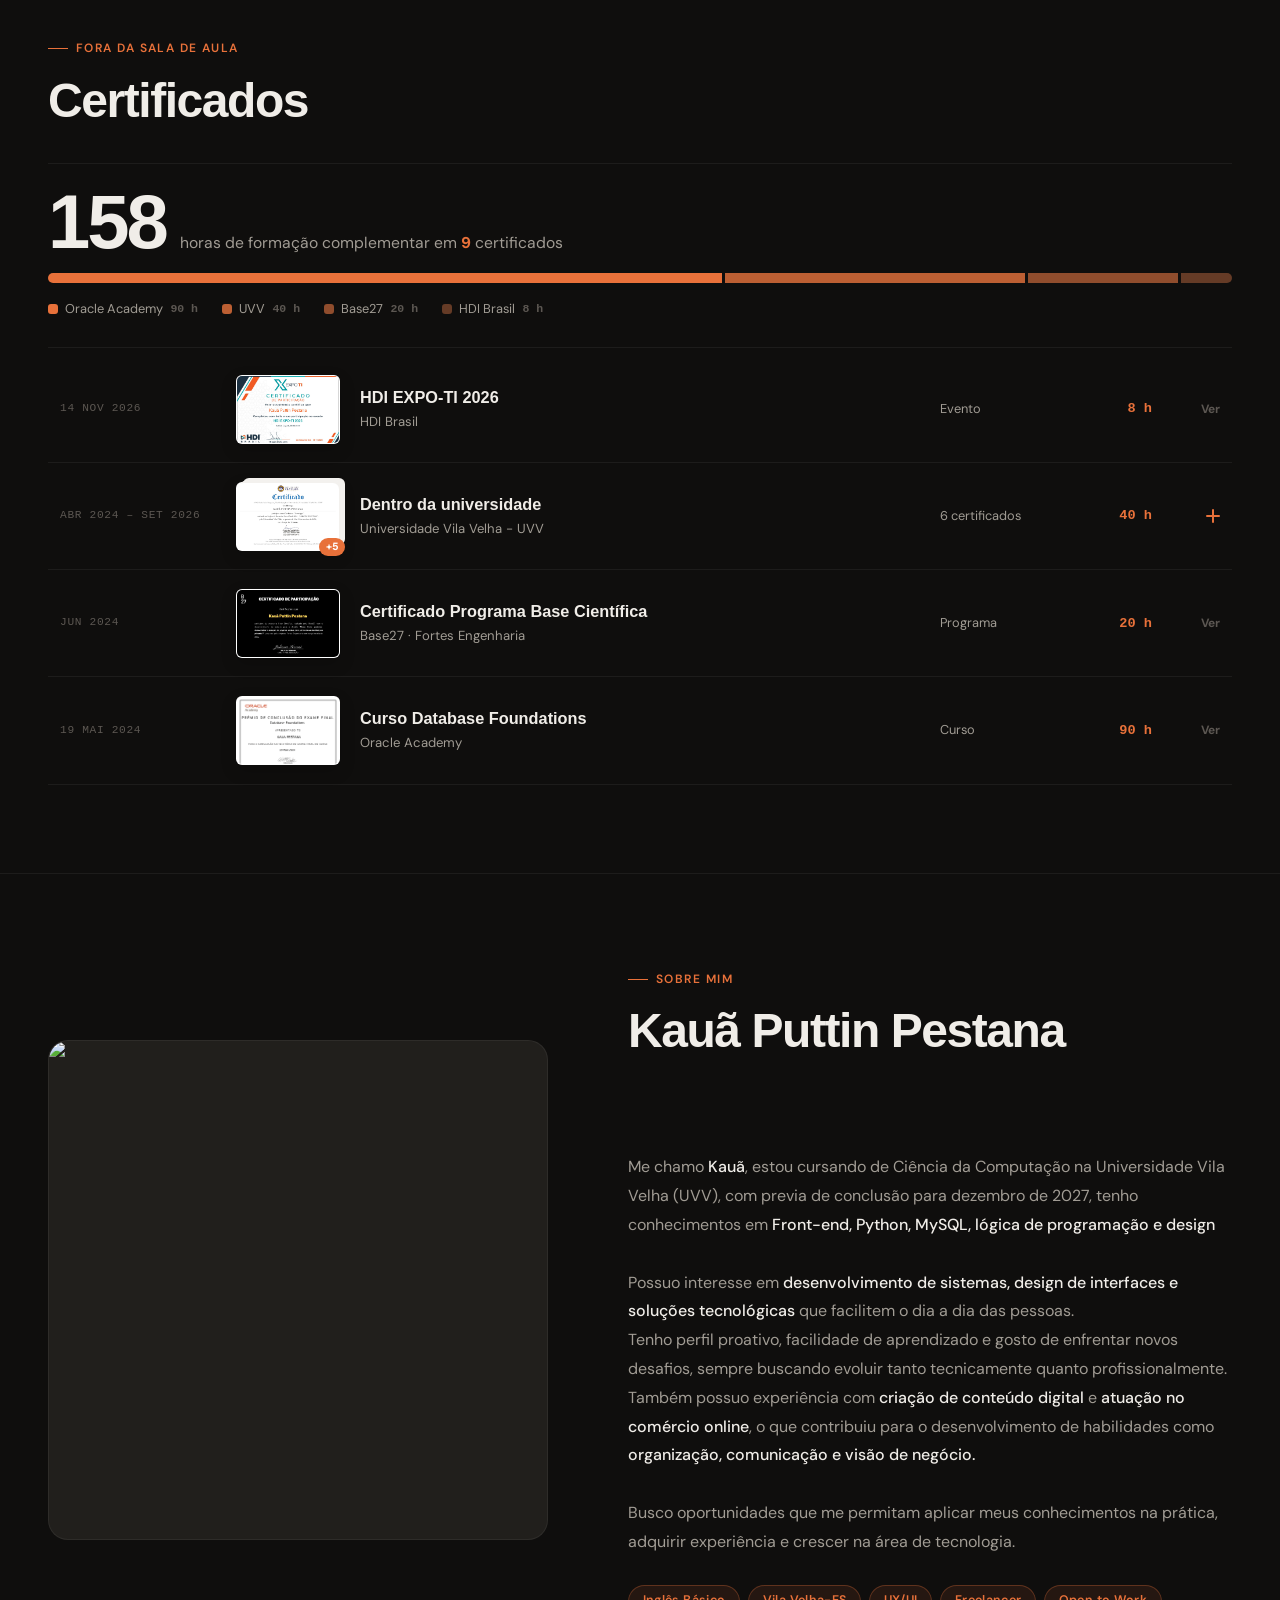
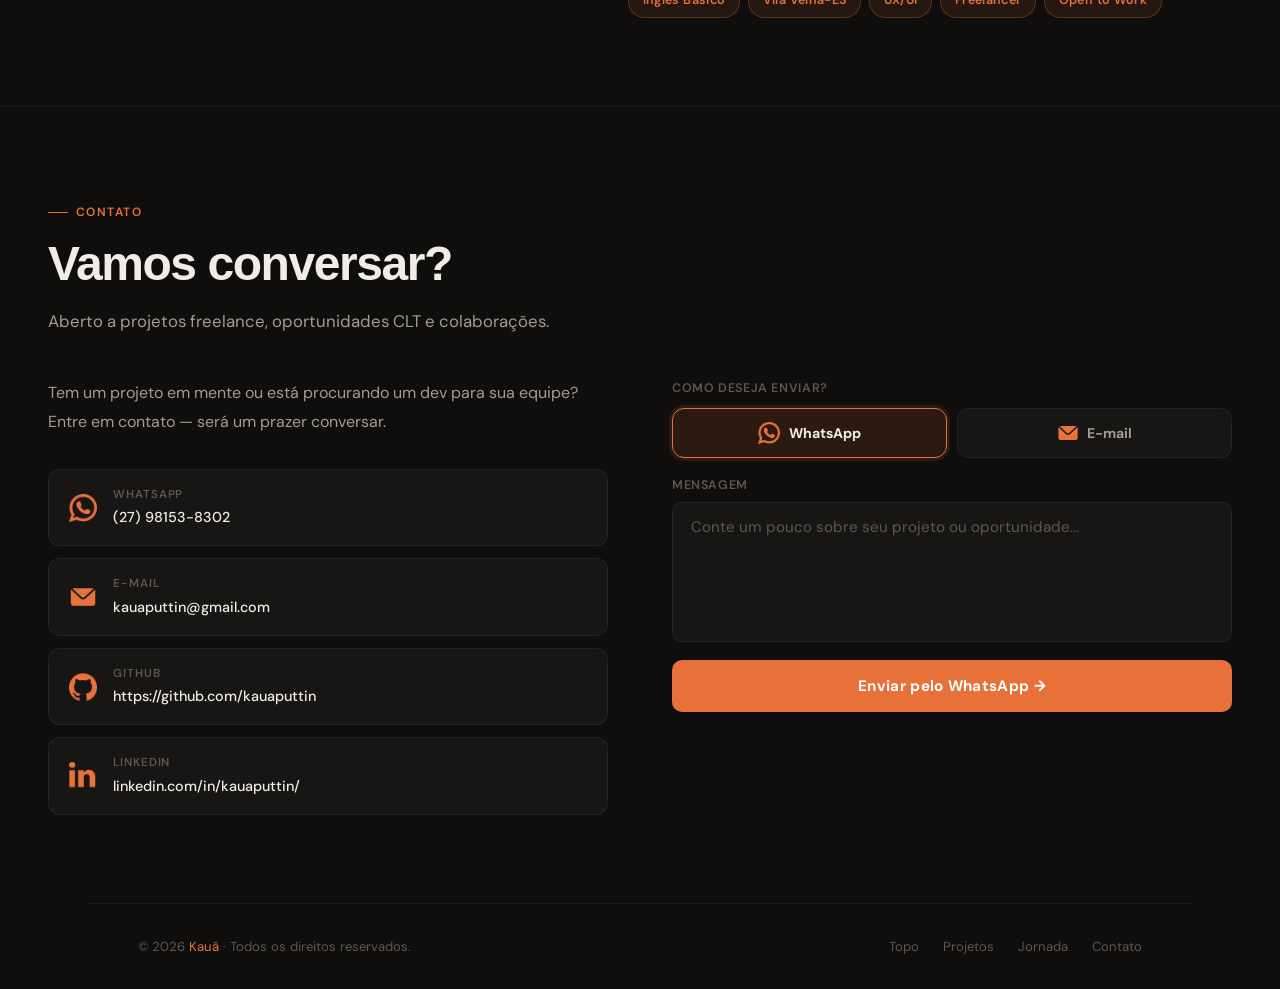
==== commit fcca2e2d: "feat: miniatura do certificado em cada linha (desktop e mobile) - Foto do certificado ao lado do tít" ====
--- a/index.html
+++ b/index.html
@@ -614,6 +614,7 @@
       <ol class="cert-list">
           <li class="cert-row" data-src="documentos/certificados/expoTi2026.jpg" tabindex="0" role="button">
             <span class="cert-row-date">14 nov 2026</span>
+            <span class="cert-row-thumb"><img src="documentos/certificados/expoTi2026.jpg" alt="" loading="lazy" /></span>
             <div class="cert-row-main">
               <h3 class="cert-row-title">HDI EXPO-TI 2026</h3>
               <p class="cert-row-issuer">HDI Brasil</p>
@@ -626,6 +627,7 @@
           <li class="cert-row-group" data-src="documentos/certificados/inovaweek2026.jpg">
             <button class="cert-row cert-row-toggle" type="button" aria-expanded="false" aria-controls="certUvvList">
               <span class="cert-row-date">abr 2024 – set 2026</span>
+              <span class="cert-row-thumb cert-row-thumb-stack"><img src="documentos/certificados/inovaweek2026.jpg" alt="" loading="lazy" /><b>+5</b></span>
               <span class="cert-row-main">
                 <span class="cert-row-title">Dentro da universidade</span>
                 <span class="cert-row-issuer">Universidade Vila Velha - UVV</span>
@@ -638,6 +640,7 @@
               <ol class="cert-sublist">
           <li class="cert-row cert-row-sub" data-src="documentos/certificados/inovaweek2026.jpg" tabindex="0" role="button">
             <span class="cert-row-date">21 a 24 set 2026</span>
+            <span class="cert-row-thumb"><img src="documentos/certificados/inovaweek2026.jpg" alt="" loading="lazy" /></span>
             <div class="cert-row-main">
               <h3 class="cert-row-title">InovaApps · InovaWeek 2026 – Robotic Solution</h3>
               <p class="cert-row-issuer">Universidade Vila Velha - UVV</p>
@@ -649,6 +652,7 @@
           </li>
           <li class="cert-row cert-row-sub" data-src="documentos/certificados/expositor.jpg" tabindex="0" role="button">
             <span class="cert-row-date">16 a 18 set 2025</span>
+            <span class="cert-row-thumb"><img src="documentos/certificados/expositor.jpg" alt="" loading="lazy" /></span>
             <div class="cert-row-main">
               <h3 class="cert-row-title">Expositor no evento Expoinova</h3>
               <p class="cert-row-issuer">Universidade Vila Velha - UVV</p>
@@ -660,6 +664,7 @@
           </li>
           <li class="cert-row cert-row-sub" data-src="documentos/certificados/apresentador.jpg" tabindex="0" role="button">
             <span class="cert-row-date">16 a 18 set 2025</span>
+            <span class="cert-row-thumb"><img src="documentos/certificados/apresentador.jpg" alt="" loading="lazy" /></span>
             <div class="cert-row-main">
               <h3 class="cert-row-title">Apresentador do Pitch no “INOVAAPPS”</h3>
               <p class="cert-row-issuer">Universidade Vila Velha - UVV</p>
@@ -671,6 +676,7 @@
           </li>
           <li class="cert-row cert-row-sub" data-src="documentos/certificados/campusParty.jpg" tabindex="0" role="button">
             <span class="cert-row-date">12 e 13 jul 2024</span>
+            <span class="cert-row-thumb"><img src="documentos/certificados/campusParty.jpg" alt="" loading="lazy" /></span>
             <div class="cert-row-main">
               <h3 class="cert-row-title">Visita Técnica à 16ª Campus Party Brasil</h3>
               <p class="cert-row-issuer">Universidade Vila Velha - UVV</p>
@@ -682,6 +688,7 @@
           </li>
           <li class="cert-row cert-row-sub" data-src="documentos/certificados/chatGpt.jpg" tabindex="0" role="button">
             <span class="cert-row-date">23 abr 2024</span>
+            <span class="cert-row-thumb"><img src="documentos/certificados/chatGpt.jpg" alt="" loading="lazy" /></span>
             <div class="cert-row-main">
               <h3 class="cert-row-title">Programando com ChatGPT</h3>
               <p class="cert-row-issuer">Universidade Vila Velha - UVV</p>
@@ -693,6 +700,7 @@
           </li>
           <li class="cert-row cert-row-sub" data-src="documentos/certificados/iaNaPratica.jpg" tabindex="0" role="button">
             <span class="cert-row-date">24 abr 2024</span>
+            <span class="cert-row-thumb"><img src="documentos/certificados/iaNaPratica.jpg" alt="" loading="lazy" /></span>
             <div class="cert-row-main">
               <h3 class="cert-row-title">Ouvinte Palestra “IA na Prática”</h3>
               <p class="cert-row-issuer">Universidade Vila Velha - UVV</p>
@@ -707,6 +715,7 @@
           </li>
           <li class="cert-row" data-src="documentos/certificados/base27.jpg" tabindex="0" role="button">
             <span class="cert-row-date">jun 2024</span>
+            <span class="cert-row-thumb"><img src="documentos/certificados/base27.jpg" alt="" loading="lazy" /></span>
             <div class="cert-row-main">
               <h3 class="cert-row-title">Certificado Programa Base Científica</h3>
               <p class="cert-row-issuer">Base27 · Fortes Engenharia</p>
@@ -718,6 +727,7 @@
           </li>
           <li class="cert-row" data-src="documentos/certificados/oracle.png" tabindex="0" role="button">
             <span class="cert-row-date">19 mai 2024</span>
+            <span class="cert-row-thumb"><img src="documentos/certificados/oracle.png" alt="" loading="lazy" /></span>
             <div class="cert-row-main">
               <h3 class="cert-row-title">Curso Database Foundations</h3>
               <p class="cert-row-issuer">Oracle Academy</p>
--- a/style.css
+++ b/style.css
@@ -5150,3 +5150,84 @@
 @media (prefers-reduced-motion: reduce) {
   .cert-bar-seg, .cert-sublist-wrap, .cert-row-plus::after, .cert-preview, .cert-preview img { transition: none; }
 }
+
+/* ---------- miniatura do certificado em cada linha ---------- */
+.cert-row { grid-template-columns: 8.5rem 6.5rem minmax(0, 1fr) 8rem 4rem 3rem; }
+.cert-row-sub { grid-template-columns: 7.5rem 5rem minmax(0, 1fr) 7rem 3.25rem 3rem; }
+
+.cert-row-thumb {
+  position: relative;
+  display: block;
+  aspect-ratio: 3 / 2;
+  border-radius: 6px;
+  overflow: hidden;
+  background: #fff;
+  border: 1px solid var(--border);
+  box-shadow: 0 6px 16px rgba(0, 0, 0, 0.18);
+  transition: transform 0.35s cubic-bezier(0.22, 1, 0.36, 1), box-shadow 0.35s ease;
+}
+
+.cert-row-thumb img {
+  width: 100%;
+  height: 100%;
+  object-fit: cover;
+  object-position: center top;
+  display: block;
+}
+
+.cert-row:hover .cert-row-thumb,
+.cert-row:focus-visible .cert-row-thumb {
+  transform: translateY(-2px) scale(1.06);
+  box-shadow: 0 12px 24px rgba(0, 0, 0, 0.28);
+}
+
+/* grupo da UVV: miniatura com "folhas" atrás e contador */
+.cert-row-thumb-stack { overflow: visible; }
+.cert-row-thumb-stack img { border-radius: 6px; position: relative; z-index: 1; }
+.cert-row-thumb-stack::before,
+.cert-row-thumb-stack::after {
+  content: '';
+  position: absolute;
+  inset: 0;
+  border-radius: 6px;
+  background: #f3f1ee;
+  border: 1px solid var(--border);
+}
+.cert-row-thumb-stack::before { transform: translate(6px, -5px); }
+.cert-row-thumb-stack::after { transform: translate(3px, -2.5px); }
+.cert-row-thumb-stack b {
+  position: absolute;
+  z-index: 2;
+  right: -6px;
+  bottom: -6px;
+  padding: 0.12rem 0.4rem;
+  border-radius: 999px;
+  background: var(--accent);
+  color: #fff;
+  font-size: 0.66rem;
+  font-weight: 800;
+  line-height: 1.3;
+}
+
+/* a prévia flutuante não é mais necessária com a miniatura visível */
+.cert-preview { display: none !important; }
+
+@media (max-width: 900px) {
+  .cert-row { grid-template-columns: 6.5rem 5.5rem minmax(0, 1fr) 3.5rem 2.25rem; }
+  .cert-row-sub { grid-template-columns: 6rem 4.5rem minmax(0, 1fr) 3.25rem 2.25rem; }
+}
+
+@media (max-width: 600px) {
+  .cert-row,
+  .cert-row-sub {
+    grid-template-columns: 5.5rem minmax(0, 1fr) auto;
+    grid-template-areas:
+      "thumb main hours"
+      "thumb date action";
+    column-gap: 0.85rem;
+  }
+  .cert-row-sub { grid-template-columns: 4.5rem minmax(0, 1fr) auto; }
+  .cert-row-thumb { grid-area: thumb; align-self: center; }
+}
+
+@media (min-width: 901px) { .cert-row { grid-template-columns: 9.75rem 6.5rem minmax(0, 1fr) 8rem 4rem 3rem; } }
